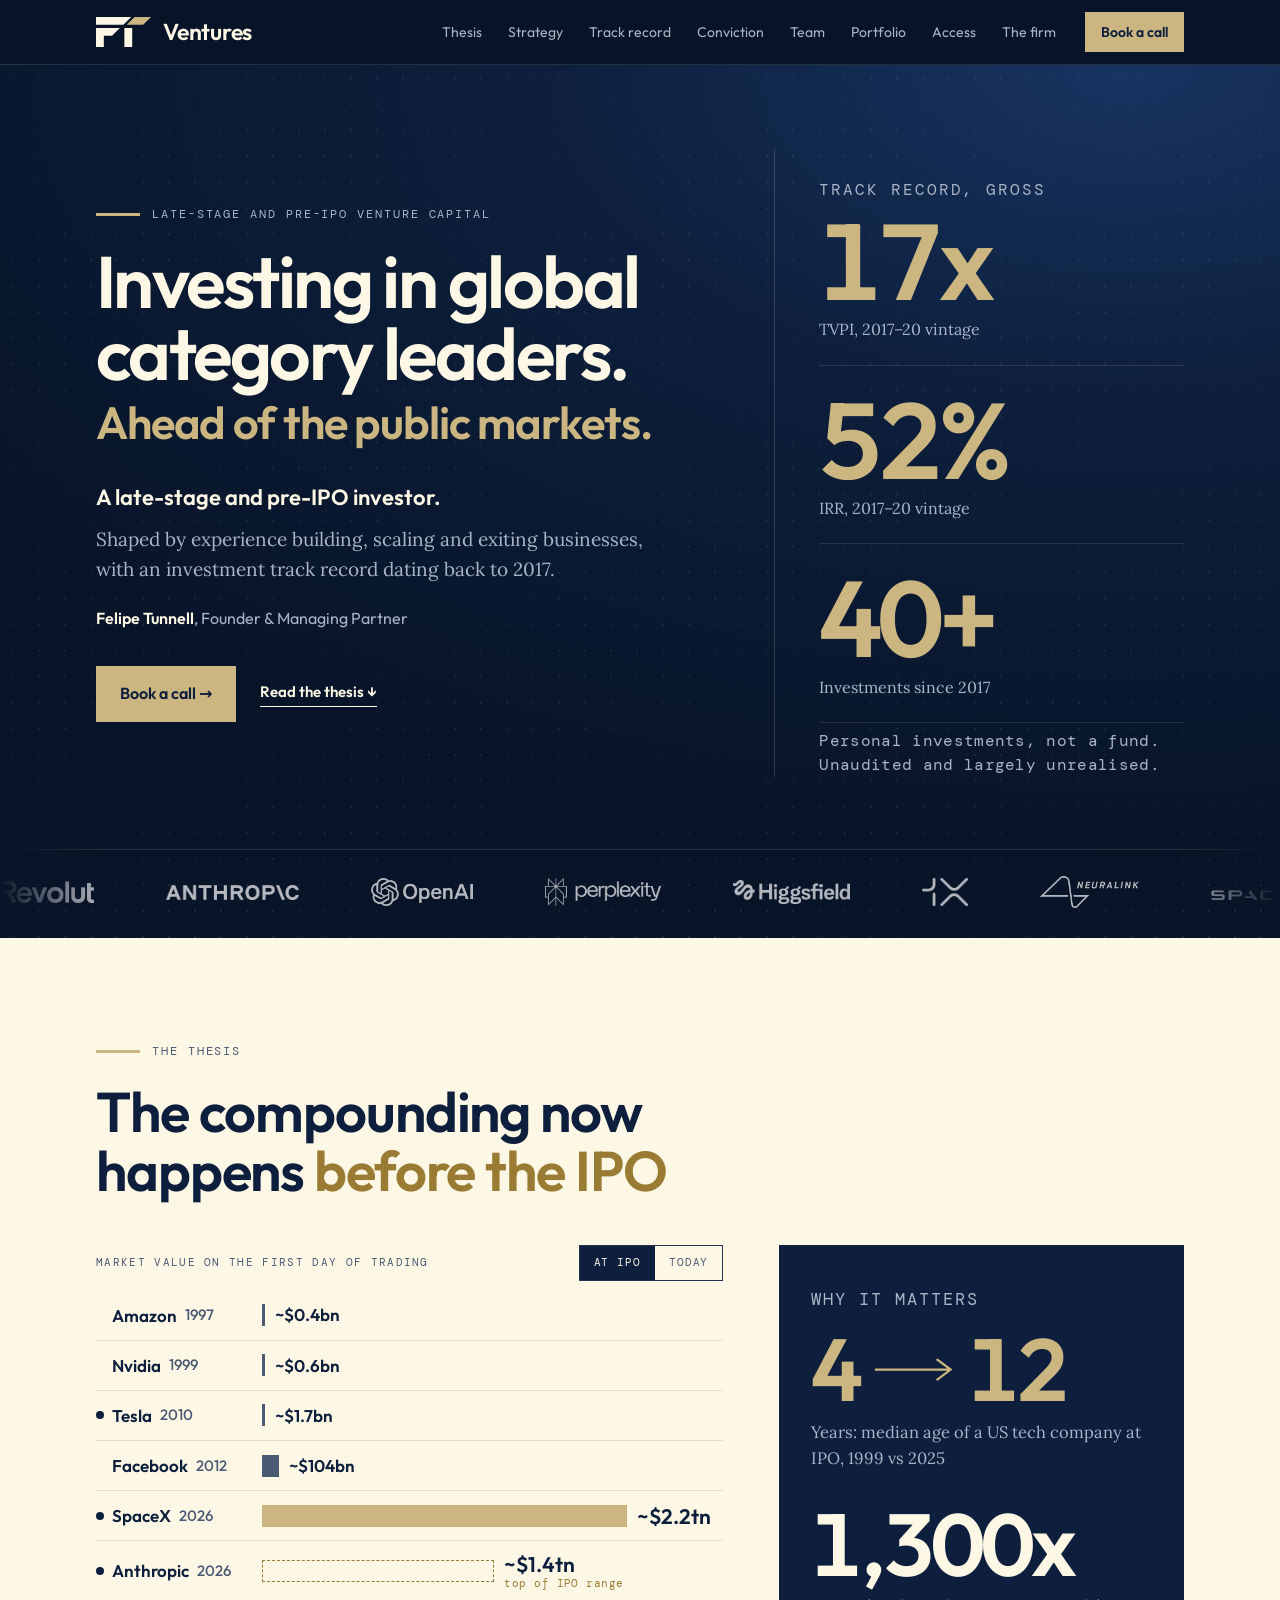
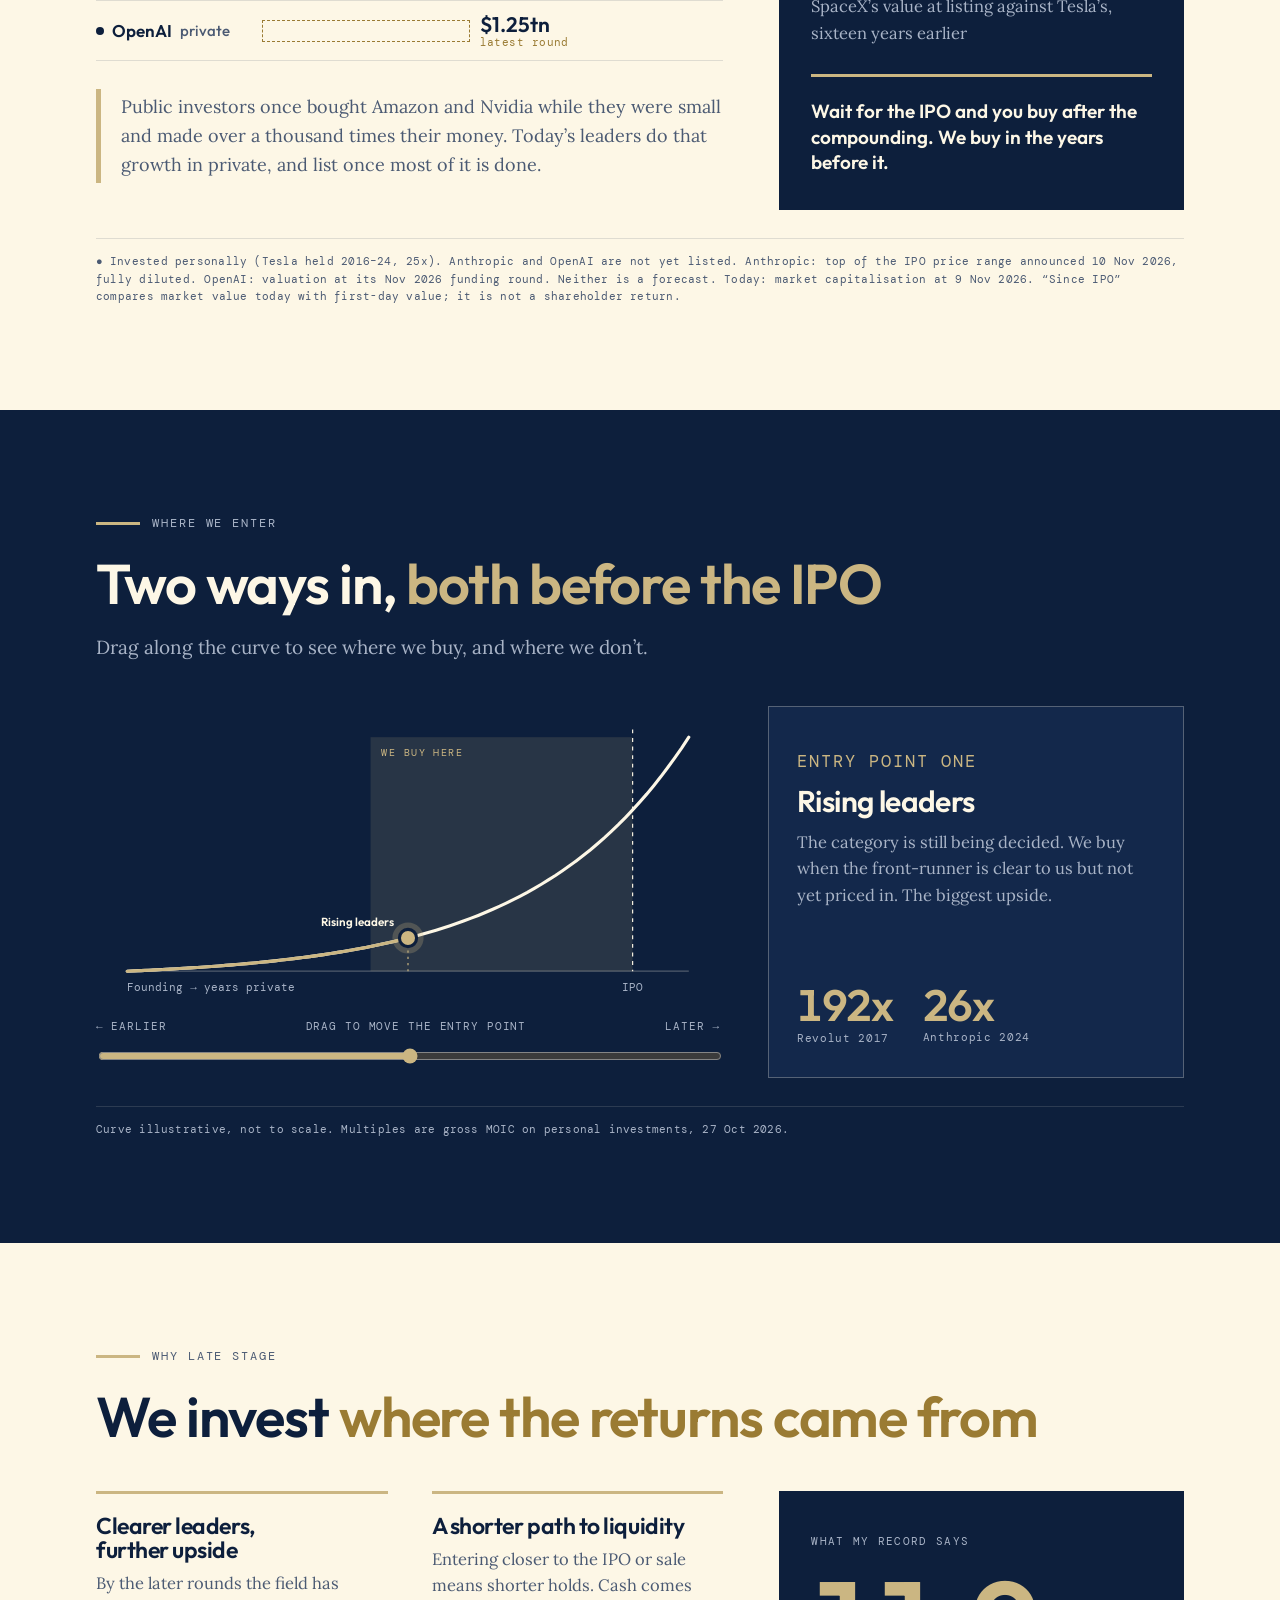
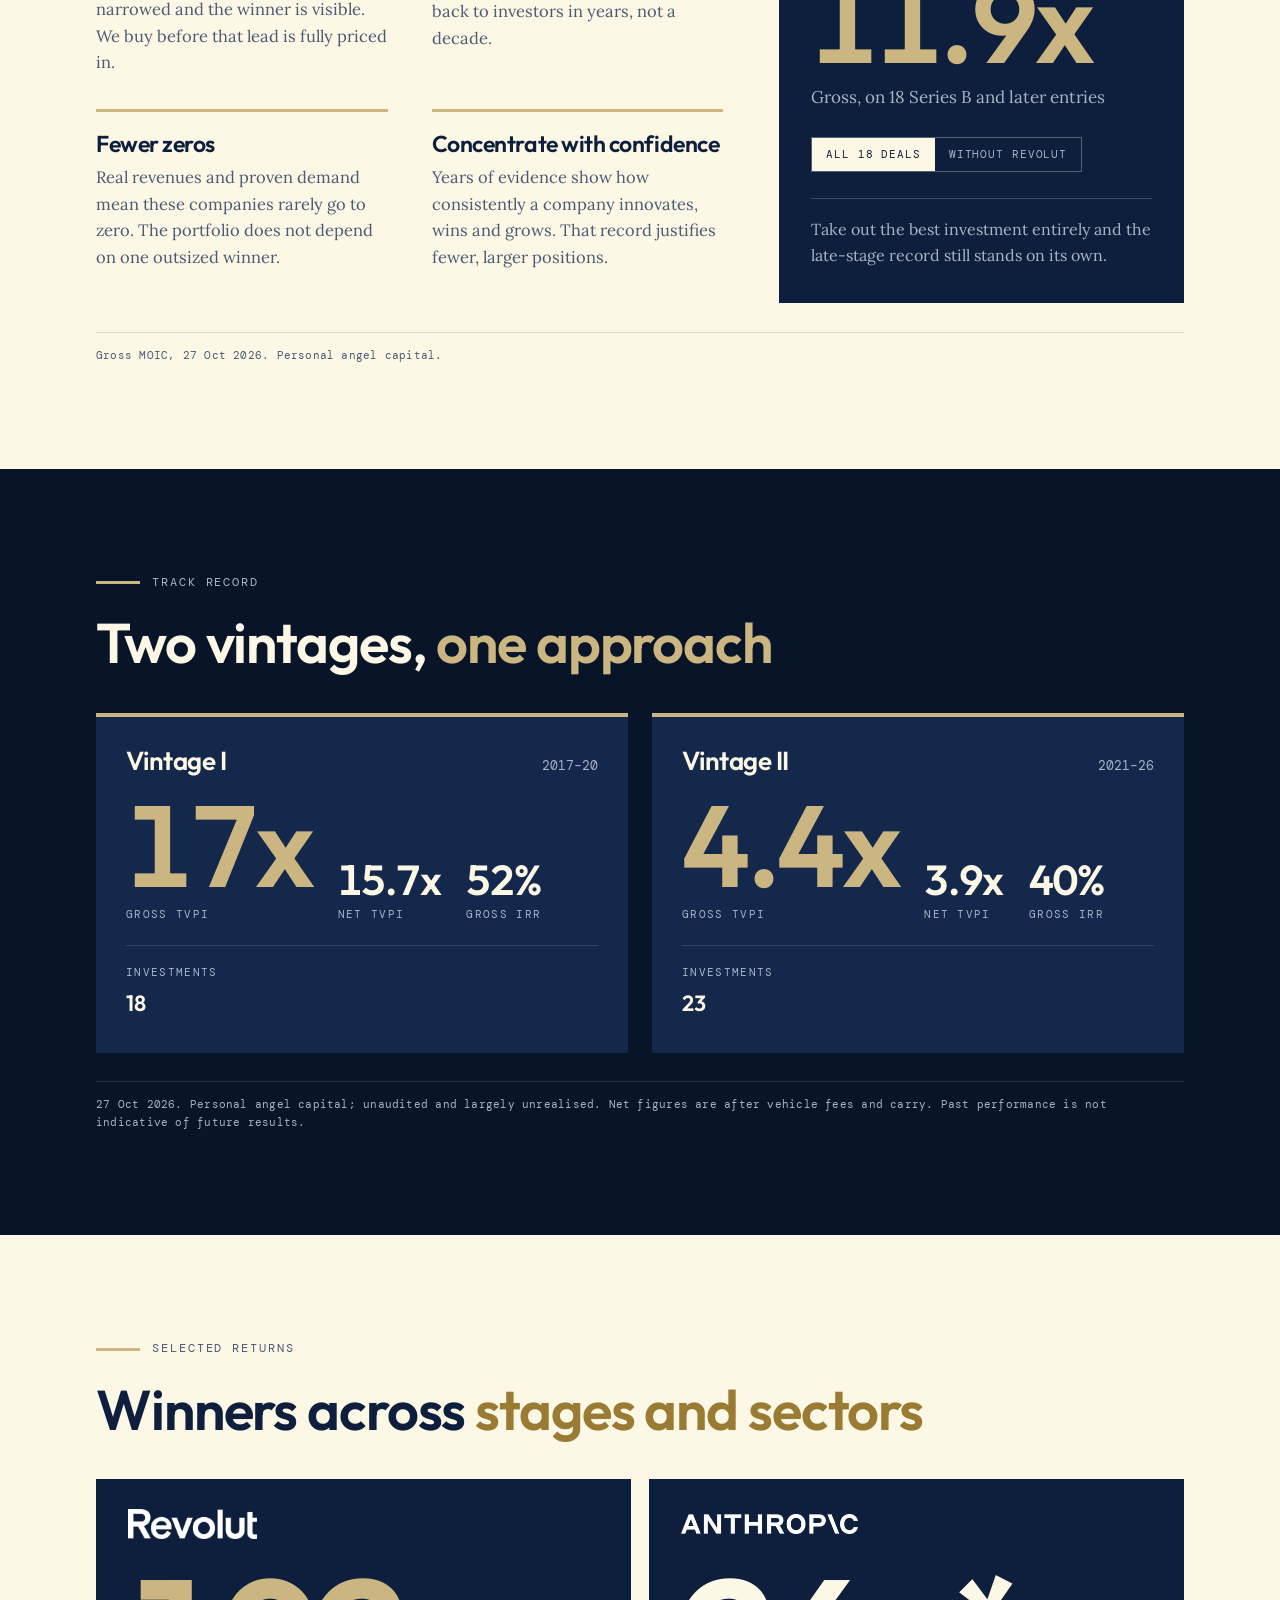
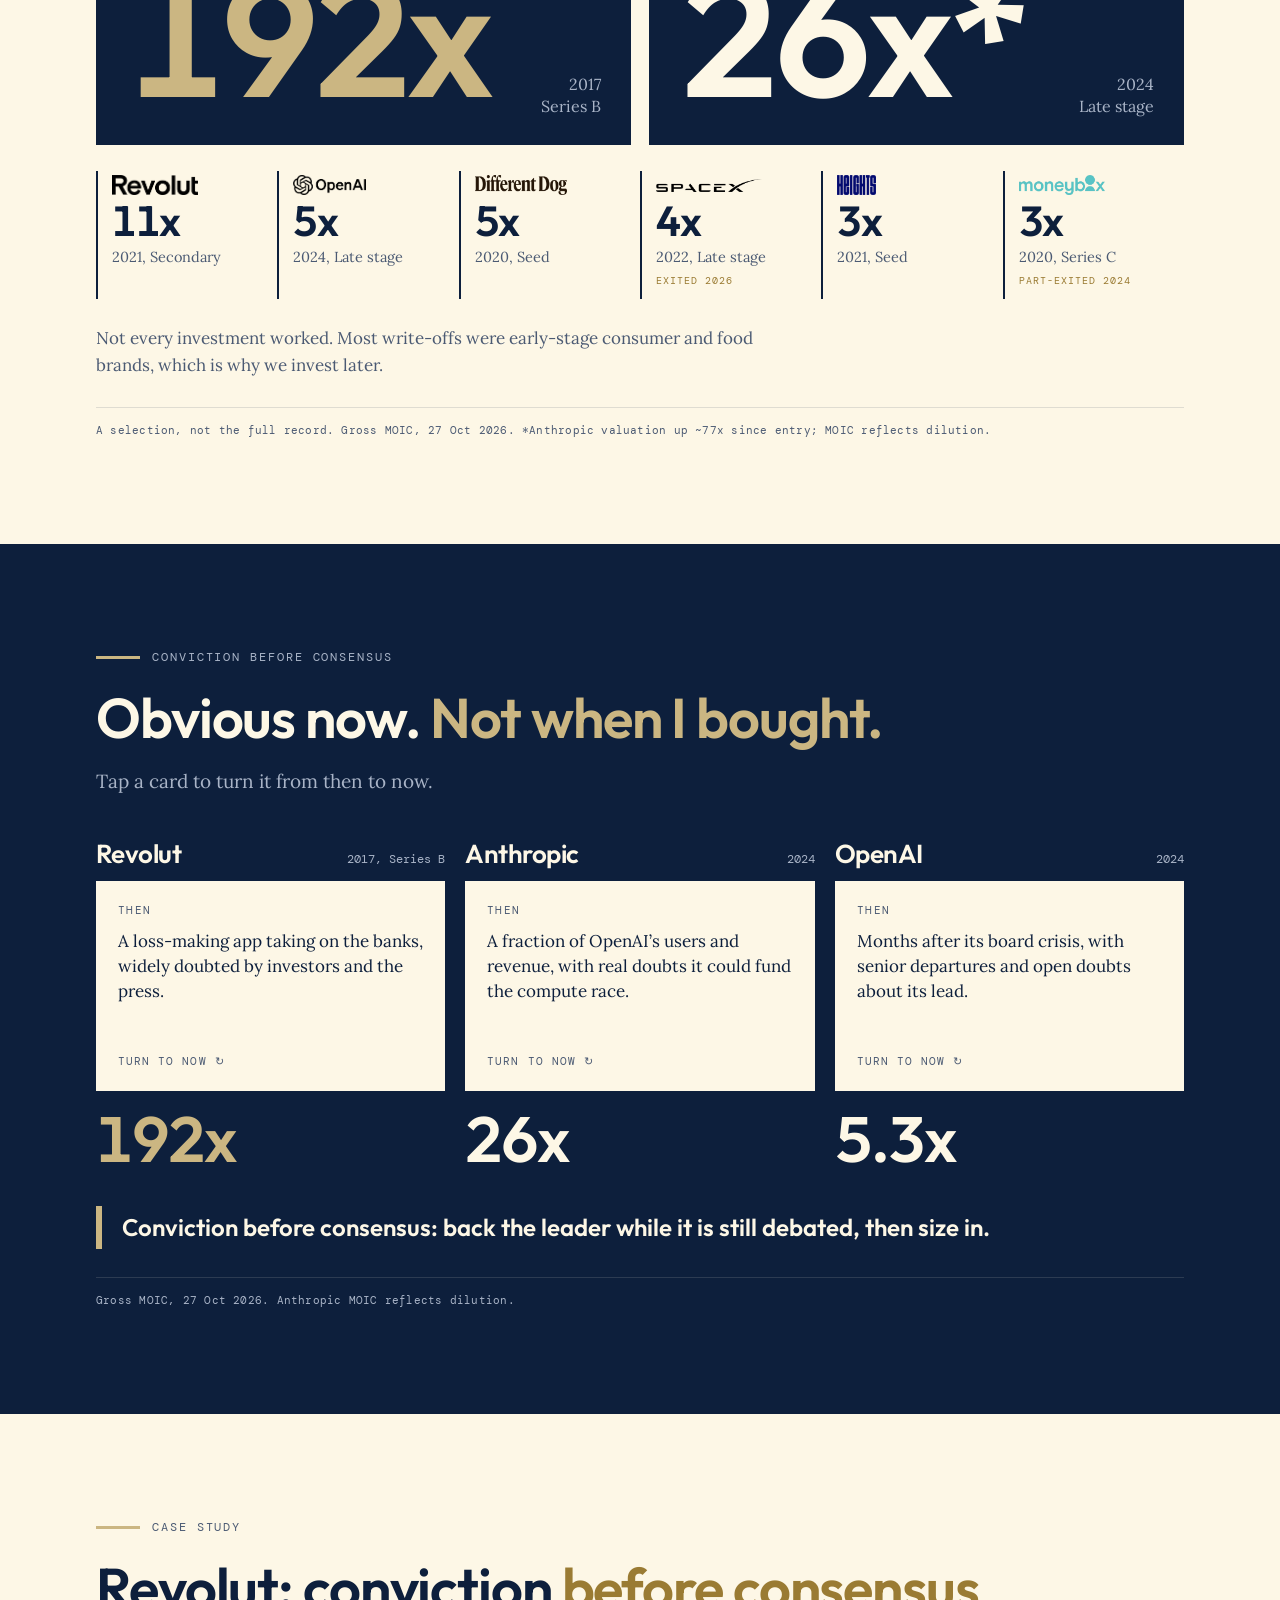
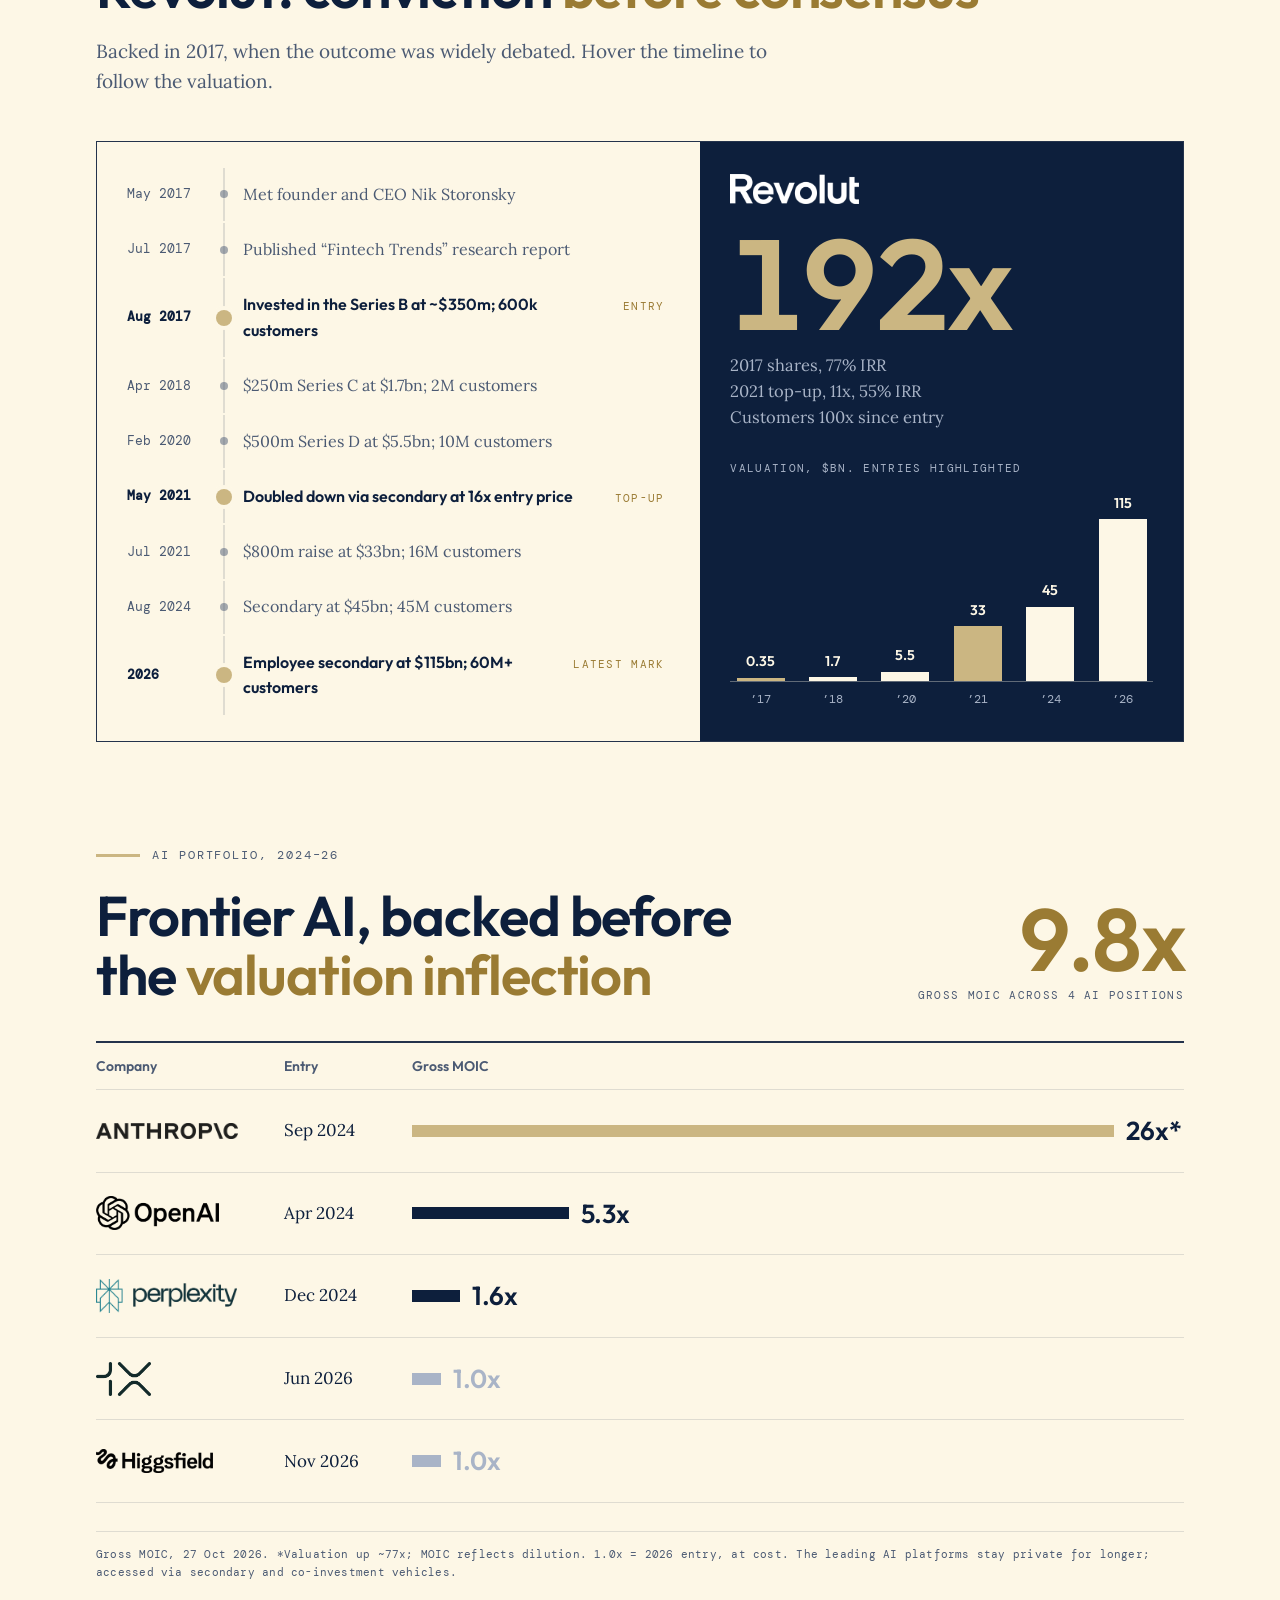
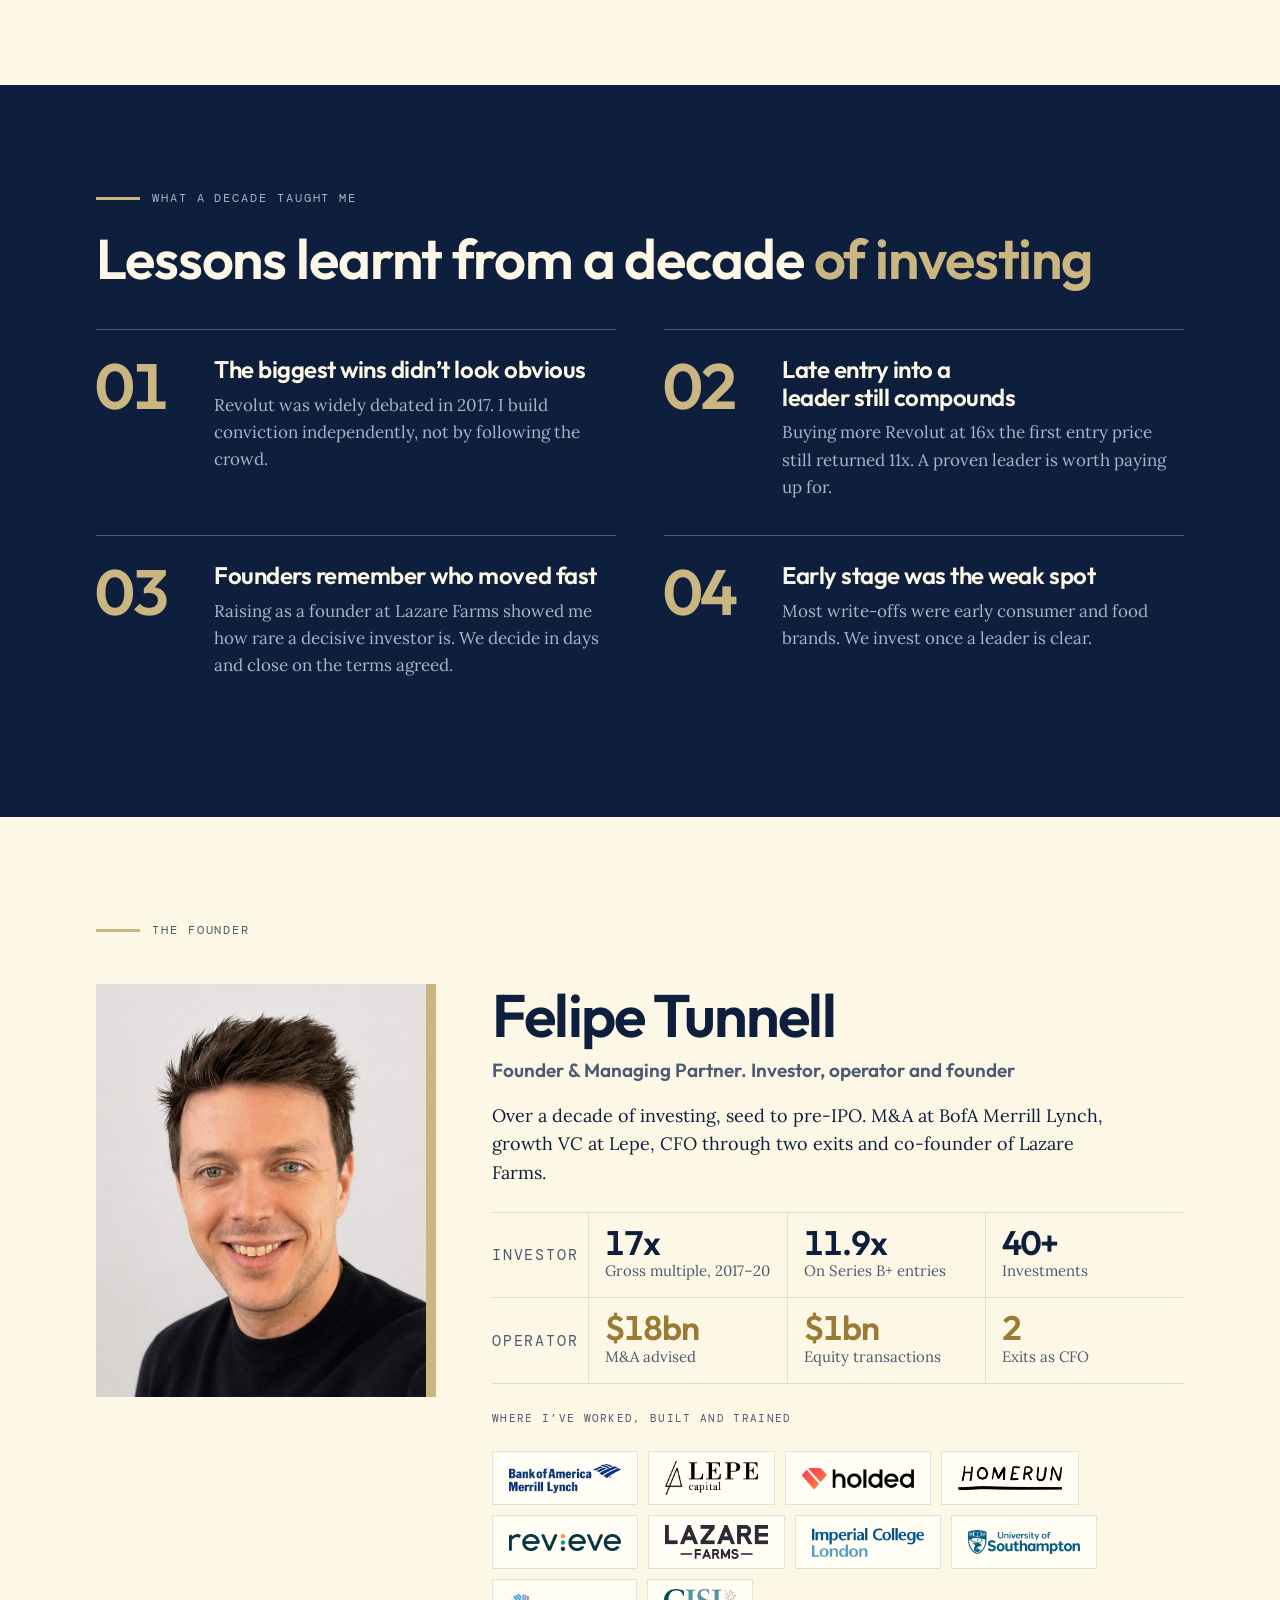
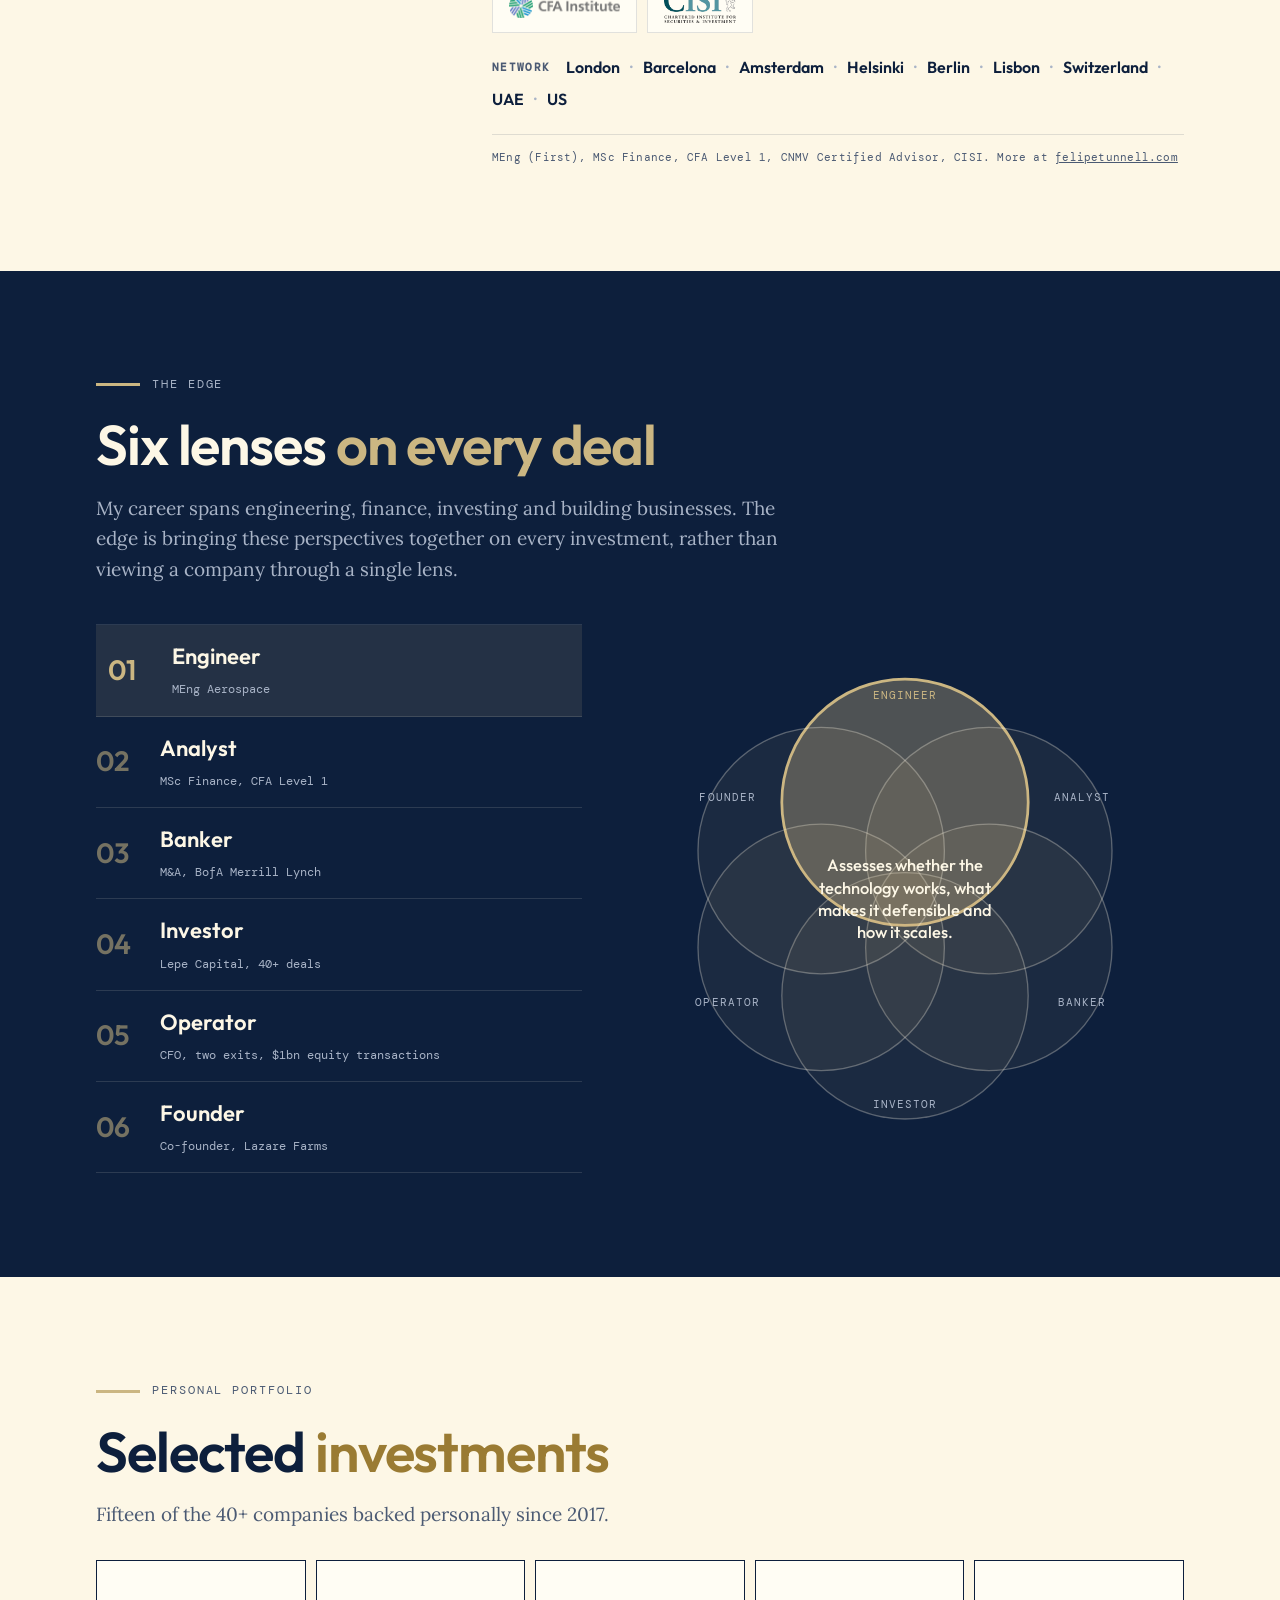
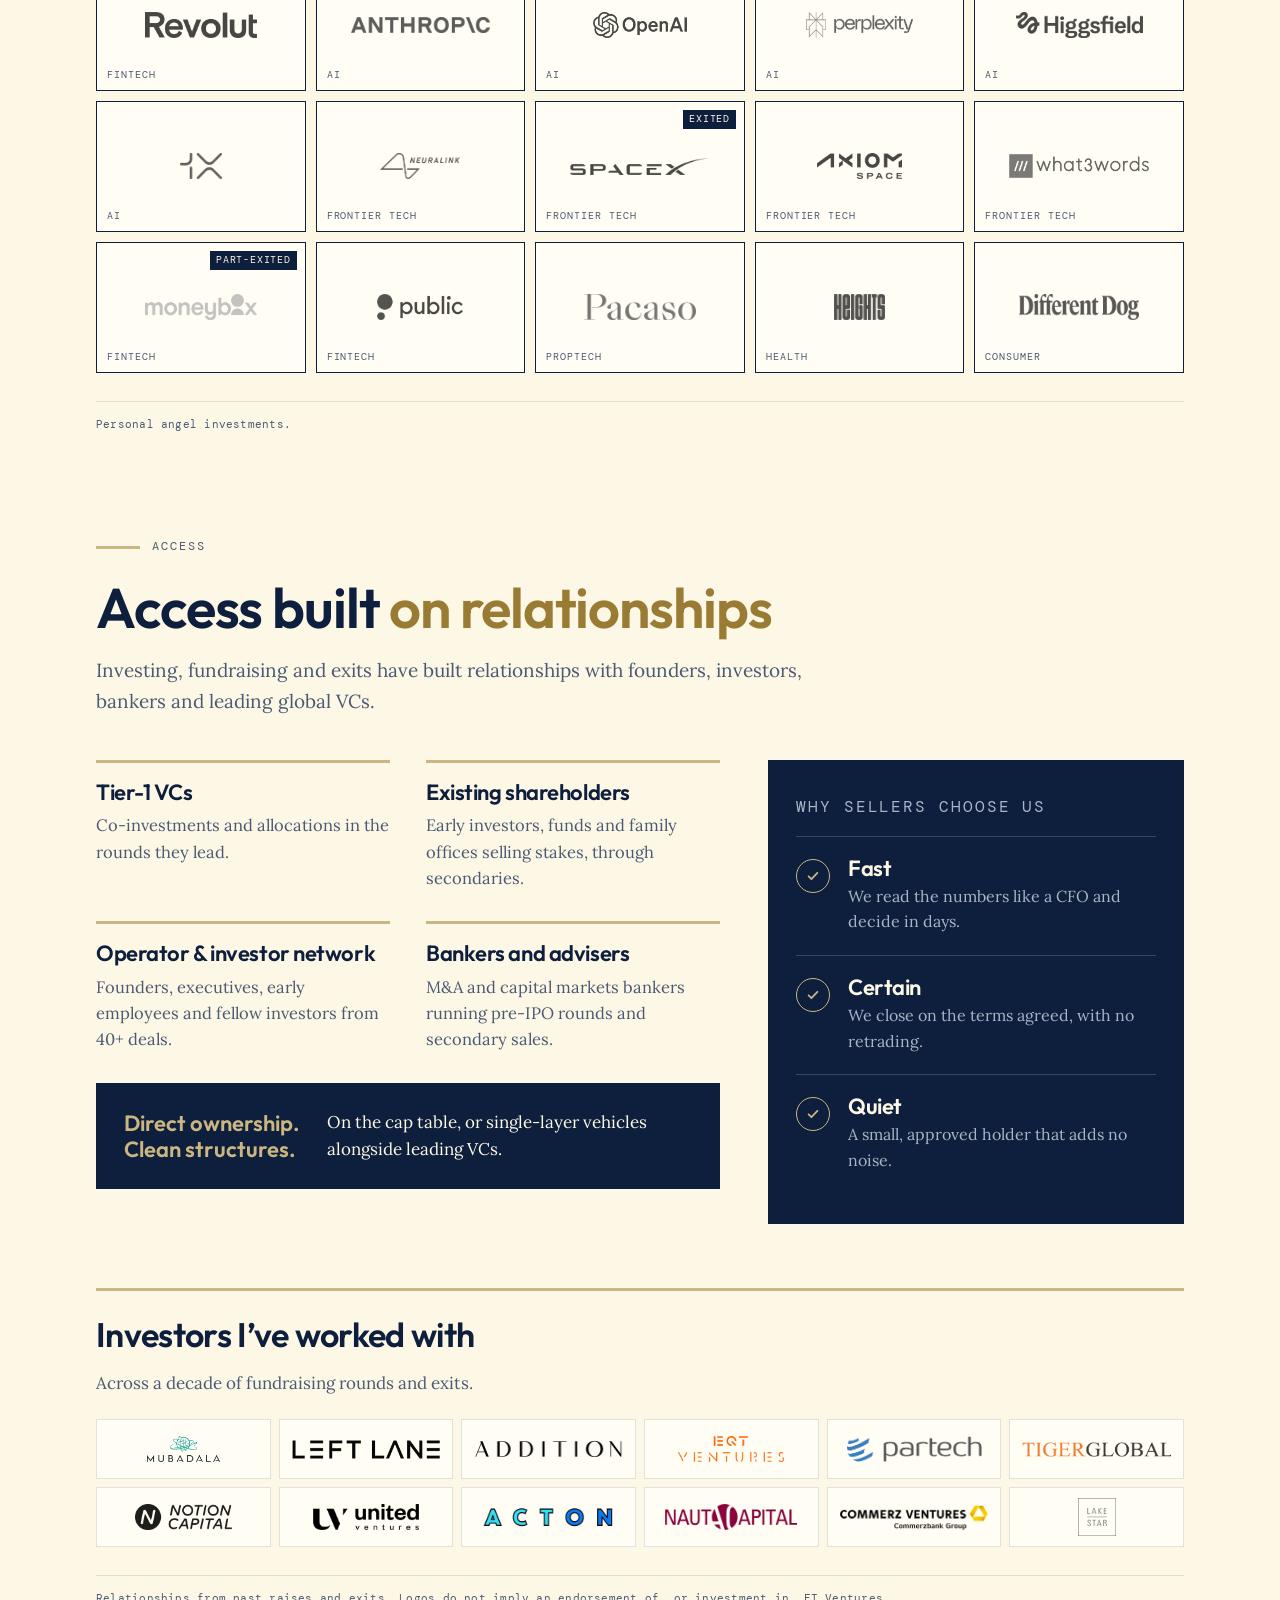
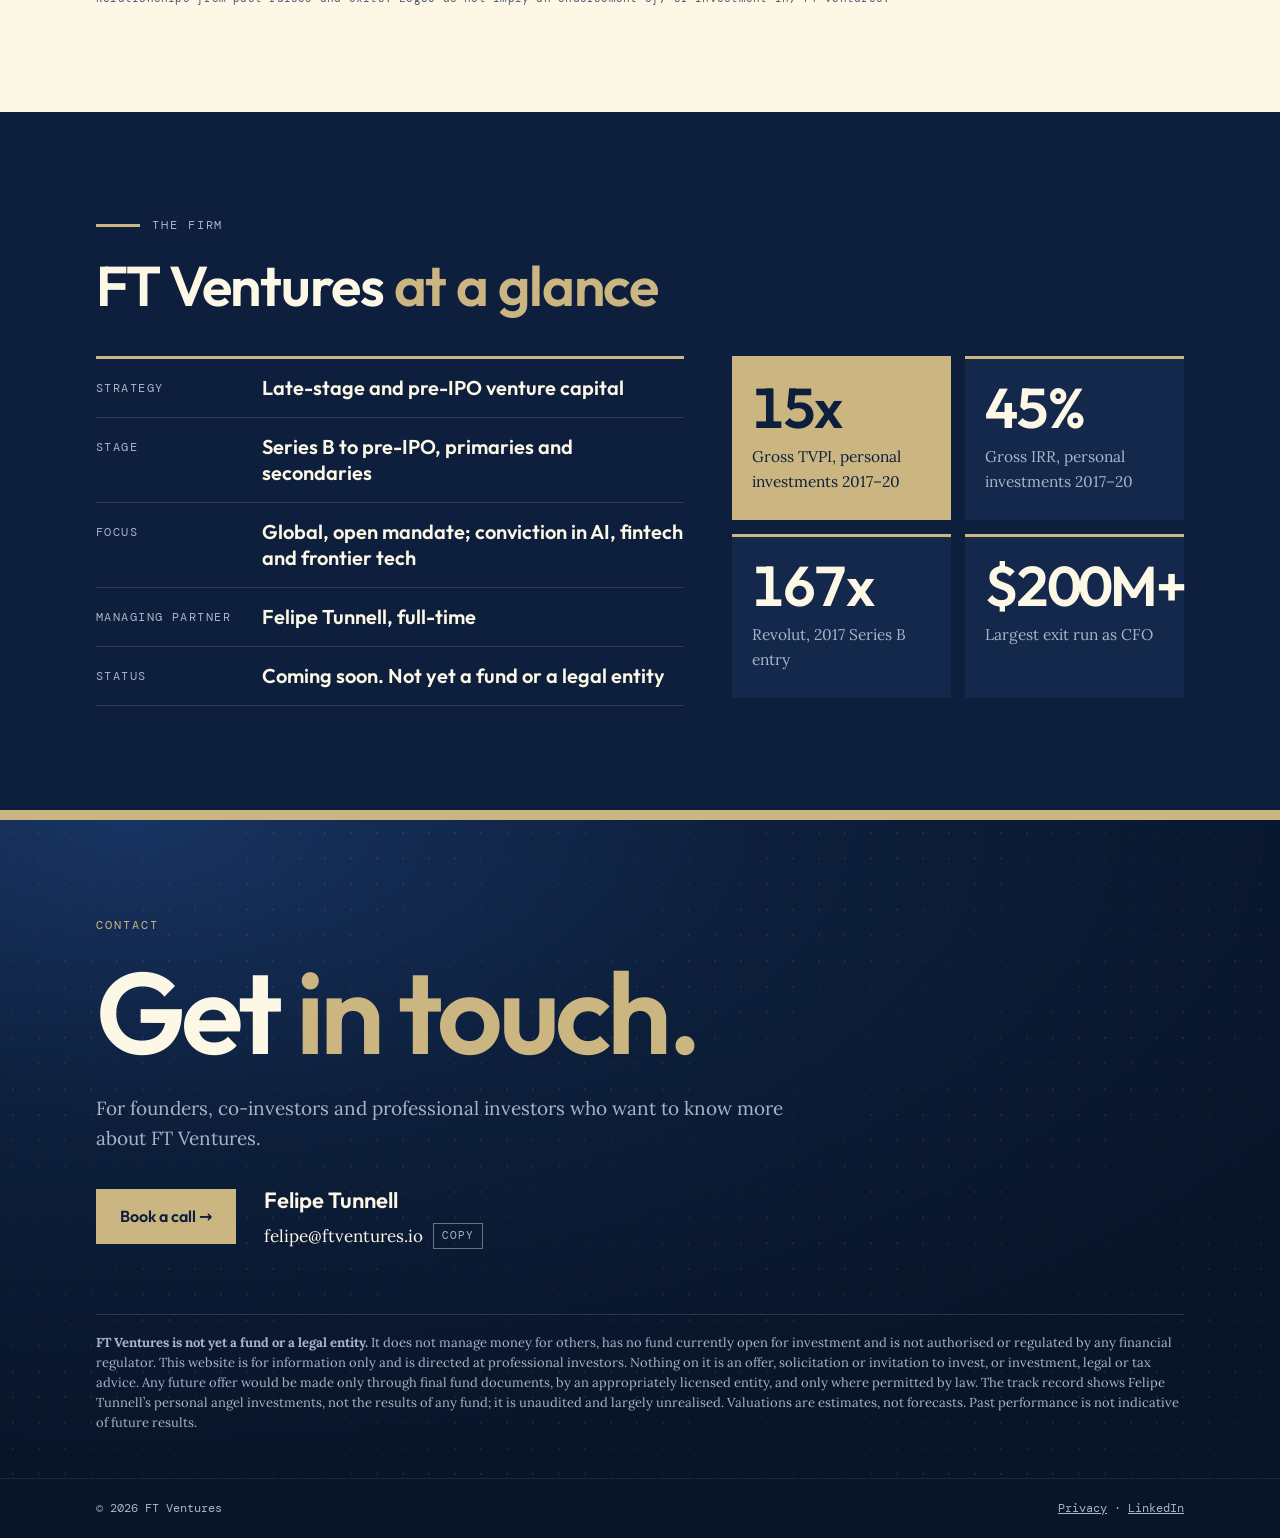
==== index.html @ da292e48 "Status: coming soon, not yet a fund or legal entity Co-Authored-By: Claude Opus 5.5 <noreply@anthrop" ====
<!doctype html>
<html lang="en">
<head>
<meta charset="utf-8">
<meta name="viewport" content="width=device-width, initial-scale=1, viewport-fit=cover">
<title>FT Ventures · Late-stage and pre-IPO venture capital</title>
<meta name="description" content="Investing in global category leaders, ahead of the public markets. A late-stage and pre-IPO venture investor founded by Felipe Tunnell.">
<meta property="og:title" content="FT Ventures · Late-stage and pre-IPO venture capital">
<meta property="og:description" content="Investing in global category leaders, ahead of the public markets. A late-stage and pre-IPO venture investor founded by Felipe Tunnell.">
<meta property="og:image" content="https://www.ftventures.io/img/og.png">
<meta property="og:url" content="https://www.ftventures.io/">
<meta name="twitter:card" content="summary_large_image">
<link rel="icon" type="image/png" href="img/favicon.png?v=4">
<link rel="apple-touch-icon" href="img/apple-touch-icon.png?v=4">
<script>/* old links to the fractional CFO pages now live on felipetunnell.com */(function(){var h=location.hash;if(h==="#services")location.replace("https://www.felipetunnell.com/#services");else if(h==="#about")location.replace("https://www.felipetunnell.com/#track-record");})();</script>
<style>:root{padding-top:env(safe-area-inset-top,0px);padding-bottom:env(safe-area-inset-bottom,0px)}body{margin:0}img{max-width:100%}[hidden]{display:none!important}</style>
<link rel="stylesheet" href="fonts/fonts.css">
<style>
/* Layout: one long scroll in alternating navy and cream bands, deck-style. Each band carries one idea and one interactive figure. Single committed look. */
:root{
  --navy:#0d1f3c; --deep:#081428; --panel:#13284b; --cream:#fdf7e6; --paper:#fffdf4; --gold:#cbb682; --gold-d:#9a7b33; --slate:#4b5a73; --mist:#a9b4c7;
  --display:'Outfit',system-ui,sans-serif; --body:'Lora',Georgia,serif; --mono:'DM Mono',ui-monospace,monospace;
  /* working tokens, redefined per band */
  --bg:var(--cream); --fg:var(--navy); --muted:var(--slate); --line:rgba(13,31,60,.9); --soft:rgba(13,31,60,.12); --acc:var(--gold-d); --card:var(--paper);
  color-scheme:light;
}
*{box-sizing:border-box}
html{scroll-behavior:smooth;scroll-padding-top:76px}
body{margin:0;background:var(--deep);color:var(--navy);font-family:var(--body);font-size:17px;line-height:1.6;-webkit-font-smoothing:antialiased}
body::before{content:"";position:fixed;inset:0 0 auto;height:env(safe-area-inset-top,0px);z-index:30;background:var(--deep)}
a{color:inherit}
img{max-width:100%}
h1,h2,h3{font-family:var(--display);margin:0;letter-spacing:-.02em;line-height:1.05;text-wrap:balance;font-weight:600}
p{margin:0}
.wrap{max-width:1120px;margin:0 auto;padding-left:max(16px,env(safe-area-inset-left,0px));padding-right:max(16px,env(safe-area-inset-right,0px))}
.s{background:var(--bg);color:var(--fg);padding-block:104px;position:relative}
.s.dk{--bg:var(--navy);--fg:var(--cream);--muted:var(--mist);--line:rgba(253,247,230,.28);--soft:rgba(253,247,230,.13);--acc:var(--gold);--card:var(--panel)}
.s.dp{--bg:var(--deep)}
.eye{font-family:var(--mono);font-size:12px;letter-spacing:.16em;text-transform:uppercase;color:var(--muted);display:flex;align-items:center;gap:12px;margin-bottom:22px}
.eye::before{content:"";width:44px;height:3px;background:var(--gold)}
h2{font-size:clamp(32px,4.6vw,56px)}
h2 .dim{color:var(--muted)}
h2 .au{color:var(--acc)}
.lede{font-size:19px;color:var(--muted);max-width:60ch;margin-top:18px}
.fn{font-family:var(--mono);font-size:11px;letter-spacing:.02em;color:var(--muted);margin-top:28px;padding-top:14px;border-top:1px solid var(--soft);max-width:none}
.num{font-family:var(--display);font-weight:600;letter-spacing:-.03em;line-height:.95;font-variant-numeric:tabular-nums}
.lab{font-family:var(--mono);font-size:11px;letter-spacing:.12em;text-transform:uppercase;color:var(--muted)}
.btn{font-family:var(--display);font-weight:600;font-size:16px;text-decoration:none;display:inline-block;padding:15px 24px;background:var(--gold);color:var(--navy);transition:transform .25s cubic-bezier(.2,.7,.2,1),background .2s}
.btn:hover{background:#dccb9c}
.btn:focus-visible,.ghost:focus-visible,button:focus-visible{outline:2px solid var(--gold);outline-offset:3px}
.ghost{font-family:var(--display);font-weight:600;font-size:15px;text-decoration:none;border-bottom:1.5px solid currentColor;padding-bottom:2px}
.ghost:hover{color:var(--gold)}
/* segmented toggle */
.seg{display:inline-flex;border:1.5px solid var(--line);font-family:var(--mono);font-size:11px;letter-spacing:.08em;text-transform:uppercase}
.seg button{all:unset;cursor:pointer;padding:8px 14px;color:var(--muted);transition:background .25s,color .25s}
.seg button[aria-pressed="true"]{background:var(--fg);color:var(--bg)}
.seg button:focus-visible{outline:2px solid var(--gold);outline-offset:2px}

/* reveal */
.js .rv{opacity:0;transform:translateY(26px);transition:opacity .8s ease,transform .9s cubic-bezier(.2,.7,.2,1)}
.js .rv.in{opacity:1;transform:none}
.js .rv .st>*{transition:opacity .6s ease calc(var(--i,0)*80ms),transform .7s cubic-bezier(.2,.7,.2,1) calc(var(--i,0)*80ms),border-color .25s,background .25s}
.js .rv:not(.in) .st>*{opacity:0;transform:translateY(18px)}
@media(prefers-reduced-motion:reduce){.js .rv,.js .rv .st>*{opacity:1!important;transform:none!important;transition:none!important}html{scroll-behavior:auto}}

/* nav */
nav{position:sticky;top:env(safe-area-inset-top,0px);z-index:20;background:rgba(8,20,40,.86);backdrop-filter:blur(12px);-webkit-backdrop-filter:blur(12px);border-bottom:1px solid rgba(253,247,230,.12);color:var(--cream)}
nav .wrap{display:flex;align-items:center;gap:18px;padding-block:12px}
.brand{display:flex;align-items:center;gap:12px;text-decoration:none;font-family:var(--display);font-weight:600;font-size:23px;letter-spacing:-.01em;flex:none}
.brand svg{height:30px;width:55px;display:block}
.links{display:flex;gap:4px;margin-left:auto;overflow-x:auto;scrollbar-width:none;min-width:0}
.links::-webkit-scrollbar{display:none}
.links a{font-family:var(--display);font-size:14px;text-decoration:none;color:var(--mist);padding:8px 11px;white-space:nowrap;transition:color .2s}
.links a:hover,.links a.on{color:var(--cream)}
.links a.on{box-shadow:inset 0 -2px 0 var(--gold)}
nav .btn{padding:9px 16px;font-size:14px;flex:none}
.prog{position:absolute;left:0;bottom:-1px;height:2px;width:100%;background:var(--gold);transform-origin:left;transform:scaleX(var(--p,0))}
@media(max-width:900px){nav .wrap{flex-wrap:wrap;row-gap:4px}.links{order:3;width:100%;margin-left:-11px}.brand{margin-right:auto}}

/* hero */
.hero{background:radial-gradient(110% 90% at 88% 0%,#183462 0%,var(--navy) 42%,var(--deep) 100%);color:var(--cream);position:relative;overflow:hidden;isolation:isolate}
.grid{position:absolute;inset:0;width:100%;height:100%;z-index:-1}
.glow{position:absolute;width:680px;height:680px;left:0;top:0;border-radius:50%;pointer-events:none;z-index:-1;background:radial-gradient(closest-side,rgba(203,182,130,.17),transparent);transform:translate(-50%,-50%) translate(var(--gx,72%),var(--gy,28%));opacity:0;transition:opacity .6s}
.hero:hover .glow{opacity:1}
.hero-in{display:grid;grid-template-columns:minmax(0,1.5fr) minmax(0,1fr);gap:64px;padding-block:84px 72px;align-items:center}
.hero .eye{color:var(--mist)}
.hero h1{font-size:clamp(40px,5.7vw,78px);letter-spacing:-.035em;line-height:.98}
.hero h1 .w{display:inline-block}
.hero h1 .l2{display:block;color:var(--gold);font-size:.62em;letter-spacing:-.025em;margin-top:.22em;line-height:1.05}
.hero .sub{font-family:var(--display);font-weight:600;font-size:22px;margin-top:34px}
.hero .lede{color:var(--mist);margin-top:8px;max-width:48ch}
.hero .hgp{font-family:var(--display);font-size:16px;margin-top:22px;color:var(--mist)}
.hero .hgp b{color:var(--cream);font-weight:600}
.hero .hcta{display:flex;gap:24px;align-items:center;flex-wrap:wrap;margin-top:34px}
.hstats{display:grid;gap:0;border-left:1px solid rgba(253,247,230,.16);padding-left:44px}
.hstats>div{padding:22px 0;border-bottom:1px solid rgba(253,247,230,.12)}
.hstats>div:last-child{border-bottom:0}
.hstats .num{font-size:clamp(64px,8.4vw,116px);color:var(--gold)}
.hstats>div:last-child .num{color:var(--cream)}
.hstats p{font-size:16px;color:var(--mist);margin-top:6px}
.hstats .lab{color:var(--mist);margin-bottom:6px}
.hnote{font-family:var(--mono);font-size:11px;letter-spacing:.02em;color:var(--mist);margin-top:14px;line-height:1.5}
@media(max-width:900px){.hnote{grid-column:1/-1;margin-top:4px}}
.strip{border-top:1px solid rgba(253,247,230,.13);padding-block:26px 30px;overflow:hidden;-webkit-mask-image:linear-gradient(90deg,transparent,#000 8%,#000 92%,transparent);mask-image:linear-gradient(90deg,transparent,#000 8%,#000 92%,transparent)}
.strip-t{display:flex;align-items:center;gap:72px;width:max-content;animation:strip 48s linear infinite}
.strip:hover .strip-t,.strip:focus-within .strip-t{animation-play-state:paused}
.strip a{flex:none;display:flex}
.strip img{width:auto;max-width:170px;object-fit:contain;filter:brightness(0) invert(1);opacity:.7;transition:opacity .25s}
.strip a:hover img{opacity:1}
@keyframes strip{to{transform:translateX(calc(-50% - 36px))}}
@media(max-width:600px){.strip-t{gap:48px;animation-duration:36s}}
@media(prefers-reduced-motion:reduce){.strip-t{animation:none;flex-wrap:wrap;width:auto;justify-content:center;row-gap:20px;padding:0 16px}.strip-t a[aria-hidden]{display:none}}
.js .hero.go h1 .w{animation:wUp .9s cubic-bezier(.2,.75,.2,1) both;animation-delay:calc(.1s + var(--k)*70ms)}
.js .hero.go .fu{animation:fUp .8s cubic-bezier(.2,.7,.2,1) both;animation-delay:var(--d,.6s)}
@keyframes wUp{from{transform:translateY(.45em);opacity:0;filter:blur(6px)}to{transform:none;opacity:1;filter:none}}
@keyframes fUp{from{transform:translateY(14px);opacity:0}to{transform:none;opacity:1}}
@media(max-width:900px){.hero-in{grid-template-columns:1fr;gap:36px;padding-block:52px 44px}.hstats{border-left:0;padding-left:0;grid-template-columns:repeat(3,minmax(0,1fr));gap:14px;border-top:1px solid rgba(253,247,230,.16)}.hstats>div{border-bottom:0;padding:18px 0 0}.hstats .num{font-size:clamp(40px,12vw,64px)}.hstats p{font-size:13px}.hstats .lab{display:none}}

/* 1. thesis: IPO bars */
.split{display:grid;grid-template-columns:minmax(0,1.55fr) minmax(0,1fr);gap:56px;align-items:start;margin-top:44px}
@media(max-width:900px){.split{grid-template-columns:1fr;gap:40px}}
.ipo-head{display:flex;justify-content:space-between;align-items:center;gap:14px;flex-wrap:wrap;margin-bottom:10px}
.ipo{display:grid;gap:0}
.ipo-r{display:grid;grid-template-columns:150px minmax(0,1fr);gap:16px;align-items:center;padding:11px 0;border-bottom:1px solid var(--soft)}
.ipo-r .n{font-family:var(--display);font-weight:600;font-size:17px;display:flex;align-items:center;gap:8px;white-space:nowrap}
.ipo-r .n small{font-weight:500;color:var(--muted);font-size:15px}
.ipo-r .n i{width:8px;height:8px;border-radius:50%;background:var(--fg);flex:none}
.ipo-r .n i.no{background:transparent}
.ipo-t{display:flex;align-items:center;gap:10px;min-width:0}
.ipo-b{height:22px;background:var(--slate);width:calc((100% - var(--res,96px))*var(--w)/100);min-width:3px;transition:width 1.1s cubic-bezier(.2,.7,.2,1);flex:none}
.ipo-r.big .ipo-b{background:var(--gold)}
.ipo-r.est .ipo-b{background:transparent;border:1.5px dashed var(--gold-d)}
.js .rv:not(.in) .ipo-b{width:0!important}
.ipo-v{font-family:var(--display);font-weight:600;font-size:17px;white-space:nowrap}
.ipo-r.big .ipo-v,.ipo-r.est .ipo-v{font-size:21px}
.ipo-v{display:flex;flex-direction:column;gap:0;line-height:1.15}
.ipo-x{font-style:normal;font-family:var(--mono);font-weight:400;font-size:11px;letter-spacing:.04em;color:var(--gold-d);opacity:0;transition:opacity .4s .5s;white-space:nowrap}
.ipo.now .ipo-x,.ipo-r.est .ipo-x{opacity:1}
.ipo.now{--res:146px}.ipo-x:empty{display:none}
.ipo.now .ipo-r:not(.est):not(.big) .ipo-b{background:var(--navy)}
@media(max-width:560px){.ipo{--res:76px}.ipo.now{--res:122px}.ipo-x{font-size:9.5px}}
.quote{border-left:5px solid var(--gold);padding:4px 0 4px 20px;margin-top:28px;color:var(--muted);font-size:18px;max-width:58ch}
.why{background:var(--navy);color:var(--cream);padding:34px 32px}
.why .lab{color:var(--mist)}
.why .num{font-size:clamp(56px,7vw,88px);color:var(--gold);margin-top:14px;display:flex;align-items:center;gap:14px}
.why .num svg{width:.9em;height:.4em;flex:none}
.why .num svg path{fill:none;stroke:var(--gold);stroke-width:2.5}
.why .num.w{color:var(--cream);margin-top:30px}
.why p{color:var(--mist);margin-top:8px;font-size:16.5px}
.why .big{font-family:var(--display);font-weight:600;font-size:19px;color:var(--cream);line-height:1.35;margin-top:28px;padding-top:22px;border-top:3px solid var(--gold)}
@media(max-width:560px){.ipo-r{grid-template-columns:124px minmax(0,1fr);gap:8px}.ipo-r .n{font-size:14.5px}.ipo-r .n small{font-size:13px}.ipo-v{font-size:14.5px}.ipo-r.big .ipo-v,.ipo-r.est .ipo-v{font-size:16px}}

/* 2. curve explorer */
.cv{display:grid;grid-template-columns:minmax(0,1.5fr) minmax(0,1fr);gap:48px;align-items:stretch;margin-top:44px}
@media(max-width:900px){.cv{grid-template-columns:1fr;gap:28px}}
.cv-svg{width:100%;height:auto;display:block;overflow:visible;touch-action:none;cursor:ew-resize}
.cv-zone{fill:var(--gold);opacity:.14}
.cv-zl{font-family:var(--mono);font-size:13px;letter-spacing:.14em;fill:var(--acc)}
.cv-ax{stroke:var(--line);stroke-width:1.5}
.cv-ipo{stroke:var(--fg);stroke-width:1.5;stroke-dasharray:5 6}
.cv-t{font-family:var(--mono);font-size:14px;fill:var(--muted)}
.cv-line{fill:none;stroke:var(--fg);stroke-width:4;stroke-linecap:round}
.cv-fill{fill:none;stroke:var(--gold);stroke-width:4;stroke-linecap:round}
.cv-dot{fill:var(--gold);stroke:var(--bg);stroke-width:4;transition:r .2s}
.cv-halo{fill:var(--gold);opacity:.25}
.cv-drop{stroke:var(--gold);stroke-width:1.5;stroke-dasharray:3 5}
.cv-pin{font-family:var(--display);font-weight:600;font-size:15px;fill:var(--fg)}
.cv-range{width:100%;margin-top:6px;accent-color:var(--gold);height:28px}
.cv-hint{font-family:var(--mono);font-size:11px;letter-spacing:.08em;text-transform:uppercase;color:var(--muted);display:flex;justify-content:space-between;gap:10px}
.cv-panel{border:1.5px solid var(--line);background:var(--card);padding:30px 28px;display:flex;flex-direction:column;min-height:330px}
.cv-panel .lab{color:var(--acc)}
.cv-panel h3{font-size:30px;margin-top:10px}
.cv-panel p{color:var(--muted);margin-top:12px;font-size:16.5px}
.cv-ex{display:flex;gap:30px;flex-wrap:wrap;margin-top:auto;padding-top:22px}
.cv-ex div{display:flex;flex-direction:column}
.cv-ex .num{font-size:44px;color:var(--acc)}
.cv-ex span{font-family:var(--mono);font-size:11px;letter-spacing:.06em;color:var(--muted);margin-top:4px}
.cv-panel.sw>*{animation:fUp .45s cubic-bezier(.2,.7,.2,1) both}

/* 3. why late stage */
.why4{display:grid;grid-template-columns:repeat(2,minmax(0,1fr));gap:0 44px}
.why4>div{border-top:3px solid var(--gold);padding:20px 0 34px}
.why4 h3{font-size:23px}
.why4 p{color:var(--muted);margin-top:8px;font-size:16.5px}
@media(max-width:560px){.why4{grid-template-columns:1fr}}
.rec{background:var(--navy);color:var(--cream);padding:34px 32px;display:flex;flex-direction:column}
.rec .lab{color:var(--mist)}
.rec .num{font-size:clamp(72px,9vw,120px);color:var(--gold);margin-top:16px;transition:color .4s}
.rec.ex .num{color:var(--cream)}
.rec p{color:var(--mist);margin-top:8px}
.rec .seg{margin-top:26px;align-self:flex-start;--line:rgba(253,247,230,.3);--fg:var(--cream);--bg:var(--navy);--muted:var(--mist)}
.rec .foot{margin-top:26px;padding-top:18px;border-top:1px solid rgba(253,247,230,.2);font-size:16px}

/* 4. vintages */
.vt-head h2{flex:1 1 420px;min-width:0}.vt-head{display:flex;justify-content:space-between;align-items:flex-end;gap:20px;flex-wrap:wrap}
.vts{display:grid;grid-template-columns:repeat(2,minmax(0,1fr));gap:24px;margin-top:40px}
@media(max-width:820px){.vts{grid-template-columns:1fr}}
.vt{background:var(--panel);border-top:4px solid var(--gold);padding:30px 30px 32px;min-width:0}
.vt-t{display:flex;justify-content:space-between;align-items:baseline;gap:10px}
.vt-t h3{font-size:26px}
.vt-t span{font-family:var(--mono);font-size:13px;color:var(--mist)}
.vt-big{display:flex;align-items:flex-end;gap:26px;margin-top:14px;flex-wrap:wrap}
.vt-big div{display:flex;flex-direction:column;gap:6px}
.vt-big .num.a{font-size:clamp(76px,9vw,116px);color:var(--gold)}
.vt-big .num.b{font-size:42px;color:var(--cream)}
.vt-kv{display:grid;grid-template-columns:repeat(2,minmax(0,1fr));gap:14px;margin-top:22px;padding:18px 0;border-top:1px solid var(--soft);border-bottom:1px solid var(--soft)}
.vt-kv div{display:flex;flex-direction:column;gap:4px}
.vt-kv b{font-family:var(--display);font-weight:600;font-size:22px}
.bm{display:grid;gap:10px;margin-top:22px}
.bm-r{display:grid;grid-template-columns:130px minmax(0,1fr);gap:12px;align-items:center;font-size:15px;color:var(--mist)}
.bm-r.me{color:var(--cream)}
.bm-t{display:flex;align-items:center;gap:10px}
.bm-b{height:16px;background:#3d4f70;width:calc(var(--w)*1%);min-width:4px;transition:width 1.2s cubic-bezier(.2,.7,.2,1) .2s;max-width:calc(100% - 56px)}
.bm-r.me .bm-b{background:var(--gold)}
.js .rv:not(.in) .bm-b{width:0!important}
.bm-t b{font-family:var(--display);font-weight:600;font-size:15px;white-space:nowrap}
.bm-r.me .bm-t b{color:var(--gold)}
.vt-x{font-family:var(--display);font-weight:600;font-size:21px;margin-top:20px}
.vt-x b{color:var(--gold)}

/* 5. winners */
.wn2{display:grid;grid-template-columns:repeat(2,minmax(0,1fr));gap:18px;margin-top:40px}
.wn-big{background:var(--navy);color:var(--cream);padding:30px 32px;display:flex;flex-direction:column;gap:8px;position:relative;overflow:hidden;isolation:isolate;text-decoration:none;min-width:0}
.wn-big img{height:30px;width:auto;align-self:flex-start;filter:brightness(0) invert(1)}
.wn-big .num{font-size:clamp(84px,13vw,170px);color:var(--gold);margin-top:10px}
.wn-big:nth-child(2) .num{color:var(--cream)}
.wn-big .meta{position:absolute;right:30px;bottom:28px;text-align:right;color:var(--mist);font-size:16px;line-height:1.4}
.wn-big::after{content:"";position:absolute;inset:0;z-index:-1;opacity:0;transition:opacity .3s;background:radial-gradient(320px circle at var(--mx,50%) var(--my,50%),rgba(203,182,130,.22),transparent 70%)}
.wn-big:hover::after{opacity:1}
.wn6{display:grid;grid-template-columns:repeat(6,minmax(0,1fr));gap:0;margin-top:26px}
.wn6>a{border-left:2px solid var(--navy);padding:4px 14px 10px;text-decoration:none;display:flex;flex-direction:column;gap:6px;min-width:0;transition:background .25s,transform .3s}
.wn6>a:hover{background:rgba(203,182,130,.16);transform:translateY(-3px)}
.wn6 img{height:20px;width:auto;max-width:100%;object-fit:contain;object-position:left;align-self:flex-start}
.wn6 .num{font-size:42px}
.wn6 span{font-size:14.5px;color:var(--muted);line-height:1.35}
.wn6 em{font-style:normal;font-family:var(--mono);font-size:10px;letter-spacing:.1em;color:var(--gold-d);text-transform:uppercase}
@media(max-width:900px){.wn6{grid-template-columns:repeat(3,minmax(0,1fr));row-gap:22px}}
@media(max-width:560px){.wn2{grid-template-columns:1fr}.wn6{grid-template-columns:repeat(2,minmax(0,1fr))}.wn-big .meta{position:static;text-align:left;margin-top:6px}}

/* 6. then / now flip */
.tn{display:grid;grid-template-columns:repeat(3,minmax(0,1fr));gap:20px;margin-top:44px}
@media(max-width:860px){.tn{grid-template-columns:1fr}}
.tn-c{min-width:0}
.tn-h{display:flex;justify-content:space-between;align-items:baseline;gap:10px;margin-bottom:12px}
.tn-h h3{font-size:26px}
.tn-h span{font-family:var(--mono);font-size:12px;color:var(--mist)}
.flip{all:unset;display:block;width:100%;cursor:pointer;perspective:1200px}
.flip-in{display:block;position:relative;height:210px;transform-style:preserve-3d;transition:transform .8s cubic-bezier(.3,.7,.2,1)}
.flip[aria-pressed="true"] .flip-in{transform:rotateX(180deg)}
.face{position:absolute;inset:0;backface-visibility:hidden;-webkit-backface-visibility:hidden;padding:22px 22px;display:flex;flex-direction:column;gap:10px;color:var(--navy);font-size:17px;line-height:1.45}
.face .lab{color:var(--slate);display:flex;justify-content:space-between}
.face.then{background:var(--cream)}
.face.now{background:var(--gold);transform:rotateX(180deg)}
.face .tap{margin-top:auto;font-family:var(--mono);font-size:10.5px;letter-spacing:.1em;text-transform:uppercase;color:var(--slate)}
.flip:focus-visible{outline:2px solid var(--gold);outline-offset:4px}
.tn-c .num{font-size:64px;margin-top:18px;color:var(--cream)}
.tn-c:first-child .num{color:var(--gold)}
.motto{border-left:6px solid var(--gold);padding:6px 0 6px 20px;font-family:var(--display);font-weight:600;font-size:clamp(19px,2.2vw,24px);margin-top:36px;line-height:1.3}
@media(prefers-reduced-motion:reduce){.flip-in{transition:none}}

/* 7. revolut story */
.rv2{display:grid;grid-template-columns:minmax(0,1.25fr) minmax(0,1fr);gap:0;margin-top:44px;border:1.5px solid var(--line)}
@media(max-width:900px){.rv2{grid-template-columns:1fr}}
.tl{list-style:none;margin:0;padding:26px 26px 26px 30px;display:grid;gap:2px;position:relative}
.tl li{display:grid;grid-template-columns:78px 18px minmax(0,1fr);gap:10px;align-items:center;padding:9px 10px 9px 0;font-size:16px;color:var(--muted);cursor:default;transition:background .25s,color .25s;position:relative}
.tl li time{font-family:var(--mono);font-size:13px}
.tl li i{width:8px;height:8px;border-radius:50%;background:var(--slate);opacity:.5;justify-self:center;position:relative;z-index:1;transition:transform .25s,background .25s,opacity .25s}
.tl li::before{content:"";position:absolute;left:96px;top:0;bottom:0;width:1.5px;background:var(--soft)}
.tl li.key{color:var(--fg);font-family:var(--display);font-weight:600}
.tl li.key i{width:16px;height:16px;background:var(--gold);opacity:1;box-shadow:0 0 0 4px var(--bg)}
.tl li.key span{display:flex;justify-content:space-between;gap:10px;align-items:baseline}
.tl li.key em{font-style:normal;font-family:var(--mono);font-weight:400;font-size:10.5px;letter-spacing:.12em;text-transform:uppercase;color:var(--gold-d);white-space:nowrap}
.tl li.hot{background:rgba(203,182,130,.24);color:var(--fg)}
.tl li.hot i{transform:scale(1.35);background:var(--gold-d);opacity:1}
.rvp{background:var(--navy);color:var(--cream);padding:32px 30px;display:flex;flex-direction:column}
.rvp img{height:30px;width:auto;align-self:flex-start;filter:brightness(0) invert(1)}
.rvp .num{font-size:clamp(84px,10vw,128px);color:var(--gold);margin-top:18px}
.rvp ul{list-style:none;padding:0;margin:10px 0 0;color:var(--mist);font-size:16.5px;line-height:1.55}
.rvp .lab{color:var(--mist);margin-top:30px}
.vb{display:grid;grid-template-columns:repeat(6,minmax(0,1fr));gap:12px;align-items:end;height:190px;border-bottom:1px solid rgba(253,247,230,.35);margin-top:14px}
.vb div{display:flex;flex-direction:column;justify-content:flex-end;align-items:center;height:100%;cursor:default}
.vb b{font-family:var(--display);font-weight:600;font-size:14px;margin-bottom:5px;transition:color .25s}
.vb i{display:block;width:100%;max-width:48px;height:calc(var(--h)*1%);min-height:3px;background:var(--cream);transform-origin:bottom;transition:transform 1.1s cubic-bezier(.2,.7,.2,1) calc(var(--k)*90ms),background .25s}
.vb .en i{background:var(--gold)}
.js .rv:not(.in) .vb i{transform:scaleY(0)}
.vb .hot i{background:#fff;box-shadow:0 0 0 3px rgba(203,182,130,.6)}
.vb .hot b{color:var(--gold)}
.vbl{display:grid;grid-template-columns:repeat(6,minmax(0,1fr));gap:12px;text-align:center;font-family:var(--mono);font-size:12px;color:var(--mist);padding-top:8px}

/* 8. AI table */
.ai{margin-top:36px;border-top:2px solid var(--line)}
.ai-r{display:grid;grid-template-columns:170px 110px minmax(0,1fr);gap:18px;align-items:center;padding:20px 0;border-bottom:1px solid var(--soft);transition:background .25s}
.ai-r:hover{background:rgba(203,182,130,.12)}
.ai-h{padding:12px 0;font-family:var(--display);font-weight:600;font-size:14px;color:var(--muted)}
.ai-h:hover{background:none}
.ai-r img{height:24px;width:auto;max-width:150px;object-fit:contain;object-position:left}
.ai-r img.t{height:34px}
.ai-r .nm{font-family:var(--display);font-weight:700;font-size:22px}
.ai-r .v{font-family:var(--body);font-size:17px}
.ai-m{display:flex;align-items:center;gap:12px;min-width:0}
.ai-m i{height:12px;background:var(--navy);width:calc(var(--w)*1%);min-width:4px;transition:width 1.2s cubic-bezier(.2,.7,.2,1);max-width:calc(100% - 70px)}
.ai-m b{font-family:var(--display);font-weight:600;font-size:26px;white-space:nowrap}
.ai-r.cost .ai-m i{background:var(--mist)}.ai-r.cost .ai-m b{color:var(--mist)}
.ai-r.top .ai-m i{background:var(--gold)}
.js .rv:not(.in) .ai-m i{width:0!important}
@media(max-width:720px){.ai-r{grid-template-columns:minmax(0,1fr) auto;gap:6px 12px}.ai-r .e{font-size:14px;color:var(--muted);text-align:right}.ai-m{grid-column:1/-1}.ai-h{display:none}}

/* 9. lessons */
.ls{display:grid;grid-template-columns:repeat(2,minmax(0,1fr));gap:0 48px;margin-top:40px}
@media(max-width:760px){.ls{grid-template-columns:1fr}}
.ls>div{display:grid;grid-template-columns:auto minmax(0,1fr);gap:22px;padding:26px 0 34px;border-top:1px solid var(--line);transition:border-color .3s}
.ls>div:hover{border-top-color:var(--gold)}
.ls .num{font-size:64px;color:var(--gold);min-width:1.5em}
.ls h3{font-size:24px;line-height:1.15}
.ls p{color:var(--muted);margin-top:8px}

/* 10. GP */
.gp{display:grid;grid-template-columns:minmax(0,340px) minmax(0,1fr);gap:56px;align-items:start;margin-top:44px}
@media(max-width:860px){.gp{grid-template-columns:1fr;gap:32px}}
.gp-ph{position:relative;border-right:10px solid var(--gold);max-width:340px}
.gp-ph img{display:block;width:100%;aspect-ratio:4/5;object-fit:cover}
.gp h3.nm{font-size:clamp(40px,5vw,60px);letter-spacing:-.03em}
.gp .role{font-family:var(--display);font-weight:600;font-size:19px;color:var(--muted);margin-top:8px}
.gp .bio{font-size:18px;margin-top:16px;max-width:58ch}
.io{margin-top:24px;border-top:1px solid var(--soft)}
.io>div{display:grid;grid-template-columns:96px repeat(3,minmax(0,1fr));gap:0;border-bottom:1px solid var(--soft);align-items:stretch}
.io .lab{display:flex;align-items:center}
.io .c{padding:14px 16px;border-left:1px solid var(--soft);display:flex;flex-direction:column}
.io .num{font-size:34px}
.io .op .num{color:var(--gold-d)}
.io span{font-size:15px;color:var(--muted)}
@media(max-width:560px){.io>div{grid-template-columns:repeat(3,minmax(0,1fr))}.io .lab{grid-column:1/-1;padding-top:12px}.io .c{padding:8px 10px 14px 0;border-left:0}.io .num{font-size:26px}}
.lg{display:flex;flex-wrap:wrap;gap:10px;margin-top:24px}
.lg a{background:var(--paper);border:1px solid var(--soft);height:54px;padding:0 16px;display:flex;align-items:center;transition:transform .3s,border-color .25s}
.lg a:hover{transform:translateY(-3px);border-color:var(--gold-d)}
.lg img{height:24px;width:auto;max-width:112px;object-fit:contain}
.lg img.t{height:34px}
.net{margin-top:22px;font-family:var(--display);font-weight:600;font-size:16px;display:flex;flex-wrap:wrap;gap:6px 10px;align-items:center}
.net .lab{margin-right:6px}
.net i{font-style:normal;color:var(--mist)}

/* six lenses */
.lens{display:grid;grid-template-columns:minmax(0,1fr) minmax(0,1.15fr);gap:44px;margin-top:40px;align-items:center}
@media(max-width:860px){.lens{grid-template-columns:1fr;gap:26px}}
.lens-list{display:grid;gap:0;border-top:1px solid var(--soft)}
.lens-list button{all:unset;cursor:pointer;display:grid;grid-template-columns:56px minmax(0,1fr);gap:8px;align-items:center;padding:14px 10px 14px 0;border-bottom:1px solid var(--soft);transition:background .25s,padding-left .3s}
.lens-list .n{font-family:var(--display);font-weight:600;font-size:28px;color:var(--gold);opacity:.55;transition:opacity .25s}
.lens-list b{font-family:var(--display);font-weight:600;font-size:22px;display:block}
.lens-list small{font-family:var(--mono);font-size:11.5px;color:var(--muted)}
.lens-list button[aria-selected="true"]{background:rgba(203,182,130,.12);padding-left:12px}
.lens-list button[aria-selected="true"] .n{opacity:1}
.lens-list button:focus-visible{outline:2px solid var(--gold);outline-offset:-2px}
.lens-v{position:relative;aspect-ratio:1/1;max-width:440px;width:100%;justify-self:center}
.lens-v svg{width:100%;height:100%;display:block;overflow:visible}
.lens-v circle{fill:rgba(203,182,130,.07);stroke:rgba(253,247,230,.3);stroke-width:1.2;transition:fill .4s,stroke .4s,stroke-width .4s}
.lens-v circle.on{fill:rgba(203,182,130,.34);stroke:var(--gold);stroke-width:2.5}
.lens-v text{font-family:var(--mono);font-size:10px;letter-spacing:.1em;fill:var(--mist);text-anchor:middle;text-transform:uppercase;transition:fill .3s}
.lens-v text.on{fill:var(--gold)}
.lens-c{position:absolute;inset:27%;display:flex;align-items:center;justify-content:center;text-align:center;font-family:var(--display);font-weight:500;font-size:clamp(13px,1.5vw,16.5px);line-height:1.35;color:var(--cream)}
.lens-c.sw{animation:fUp .45s cubic-bezier(.2,.7,.2,1)}

/* 11. portfolio wall */
.pf-top{display:flex;justify-content:space-between;align-items:flex-end;gap:20px;flex-wrap:wrap}
.chips{display:flex;gap:6px;flex-wrap:wrap;margin-top:28px}
.chips button{all:unset;cursor:pointer;font-family:var(--display);font-size:14px;padding:6px 14px;border:1.5px solid var(--soft);color:var(--muted);transition:all .2s}
.chips button[aria-pressed="true"]{background:var(--navy);color:var(--cream);border-color:var(--navy)}
.chips button:focus-visible{outline:2px solid var(--gold-d);outline-offset:2px}
.wall{display:grid;grid-template-columns:repeat(5,minmax(0,1fr));gap:10px;margin-top:30px}
@media(max-width:760px){.wall{grid-template-columns:repeat(3,minmax(0,1fr));gap:8px}.wall a{aspect-ratio:1.25;padding:8px}.wall a img{height:auto;max-height:22px;max-width:84%}.wall a small{font-size:8px;left:7px;bottom:5px}.wall a em{font-size:8px;right:5px;top:5px;padding:1px 4px}}
.wall a{background:var(--paper);border:1.5px solid var(--navy);aspect-ratio:1.6;display:flex;flex-direction:column;align-items:center;justify-content:center;gap:0;text-decoration:none;position:relative;padding:12px;transition:transform .35s cubic-bezier(.2,.7,.2,1),border-color .25s,opacity .3s,box-shadow .3s}
.wall a img{height:26px;max-width:76%;width:auto;object-fit:contain;filter:grayscale(1);opacity:.72;transition:filter .3s,opacity .3s}
.wall a b{font-family:var(--display);font-weight:700;font-size:20px}
.wall a small{position:absolute;left:10px;bottom:7px;font-family:var(--mono);font-size:9.5px;letter-spacing:.1em;text-transform:uppercase;color:var(--muted)}
.wall a em{position:absolute;right:8px;top:8px;font-style:normal;font-family:var(--mono);font-size:9.5px;letter-spacing:.08em;text-transform:uppercase;background:var(--navy);color:var(--cream);padding:2px 6px}
.wall a:hover{transform:translateY(-4px);border-color:var(--gold-d);box-shadow:0 22px 38px -26px rgba(13,31,60,.6)}
.wall a:hover img{filter:none;opacity:1}
.wall a.off{opacity:.14;pointer-events:none;transform:scale(.97)}

/* 12. access */
.ac{display:grid;grid-template-columns:minmax(0,1.5fr) minmax(0,1fr);gap:48px;margin-top:44px;align-items:start}
@media(max-width:900px){.ac{grid-template-columns:1fr}}
.ac4{display:grid;grid-template-columns:repeat(2,minmax(0,1fr));gap:0 36px}
@media(max-width:560px){.ac4{grid-template-columns:1fr}}
.ac4>div{border-top:3px solid var(--gold);padding:18px 0 30px}
.ac4 h3{font-size:22px}
.ac4 p{color:var(--muted);margin-top:8px;font-size:16.5px}
.own{background:var(--navy);color:var(--cream);padding:26px 28px;display:grid;grid-template-columns:auto minmax(0,1fr);gap:28px;align-items:center}
.own b{font-family:var(--display);font-weight:600;font-size:22px;color:var(--gold);line-height:1.2}
@media(max-width:560px){.own{grid-template-columns:1fr;gap:10px}}
.sell{background:var(--navy);color:var(--cream);padding:30px 28px}
.sell .lab{color:var(--mist)}
.sell ol{list-style:none;margin:16px 0 0;padding:0;display:grid}
.sell li{display:grid;grid-template-columns:auto minmax(0,1fr);gap:18px;padding:20px 0;border-top:1px solid rgba(253,247,230,.18);transition:padding-left .3s}
.sell li:hover{padding-left:8px}
.sell h3{font-size:22px}
.sell p{color:var(--mist);font-size:16px;margin-top:4px}
.sell .tick{width:34px;height:34px;border-radius:50%;border:1.5px solid var(--gold);display:grid;place-items:center;margin-top:2px}
.sell .tick svg{width:16px;height:16px}
.sell .tick path{fill:none;stroke:var(--gold);stroke-width:2.2;stroke-linecap:round;stroke-linejoin:round}
.rel{display:grid;grid-template-columns:minmax(0,1.45fr) minmax(0,1fr);gap:48px;margin-top:72px;align-items:start}
@media(max-width:900px){.rel{grid-template-columns:1fr}}
.rel h3{font-size:clamp(26px,3.2vw,38px)}
.rg{display:grid;grid-template-columns:200px minmax(0,1fr);gap:22px;border-top:3px solid var(--gold);padding-top:22px;margin-top:26px}
.rg h4{font-family:var(--display);font-weight:600;font-size:20px;margin:0;letter-spacing:-.01em}
.rg p{font-size:15px;color:var(--muted);margin-top:6px}
.rl{display:grid;grid-template-columns:repeat(3,minmax(0,1fr));gap:8px}
.rl a{background:var(--paper);border:1px solid var(--soft);height:60px;display:flex;align-items:center;justify-content:center;padding:0 12px;text-decoration:none;font-family:var(--display);font-weight:600;font-size:15px;transition:transform .3s,border-color .25s}
.rl a:hover{transform:translateY(-3px);border-color:var(--gold-d)}
.rl img{max-height:26px;max-width:100%;width:auto;object-fit:contain}
@media(max-width:640px){.rg{grid-template-columns:1fr;gap:12px}.rl{grid-template-columns:repeat(2,minmax(0,1fr))}}
.rel1{margin-top:64px;border-top:3px solid var(--gold);padding-top:26px}.rel1 h3{font-size:clamp(24px,3vw,34px)}.rl6{grid-template-columns:repeat(6,minmax(0,1fr));margin-top:22px}@media(max-width:900px){.rl6{grid-template-columns:repeat(3,minmax(0,1fr))}}@media(max-width:480px){.rl6{grid-template-columns:repeat(2,minmax(0,1fr))}}
.qs{background:var(--navy);color:var(--cream);padding:30px 28px}
.qs .lab{color:var(--mist)}
.qs figure{margin:0;padding:20px 0;border-bottom:1px solid rgba(253,247,230,.18)}
.qs figure:last-child{border-bottom:0;padding-bottom:0}
.qs blockquote{margin:0;font-size:18px;line-height:1.45}
.qs figcaption{font-family:var(--mono);font-size:12px;color:var(--mist);margin-top:8px}

/* 13. construction */
.cn{display:grid;grid-template-columns:minmax(0,1.4fr) minmax(0,1fr);gap:48px;margin-top:44px;align-items:start}
@media(max-width:900px){.cn{grid-template-columns:1fr}}
.pt{display:grid;gap:10px}
.pt-h,.pt-r{display:grid;grid-template-columns:minmax(0,1.5fr) repeat(4,minmax(0,1fr));gap:12px;align-items:center}
.pt-h{font-family:var(--mono);font-size:11px;letter-spacing:.12em;text-transform:uppercase;color:var(--mist);padding:0 20px}
.pt-r{background:var(--panel);padding:20px;border-left:5px solid var(--gold);font-family:var(--display);font-weight:600;font-size:19px;transition:transform .3s}
.pt-r:hover{transform:translateX(6px)}
.pt-r.pv{border-left-color:var(--mist)}
.pt-r.all{background:var(--cream);color:var(--navy)}
.pt-r small{display:block;font-family:var(--body);font-weight:400;font-size:15px;color:var(--mist)}
.pt-r.all small{color:var(--slate)}
@media(max-width:640px){.pt-h{display:none}.pt-r{grid-template-columns:repeat(2,minmax(0,1fr));font-size:17px}.pt-r>div:first-child{grid-column:1/-1}.pt-r>div[data-l]::before{content:attr(data-l);display:block;font-family:var(--mono);font-weight:400;font-size:10px;letter-spacing:.1em;text-transform:uppercase;color:var(--mist)}.pt-r.all>div[data-l]::before{color:var(--slate)}}
.two{display:grid;grid-template-columns:repeat(2,minmax(0,1fr));gap:32px;margin-top:30px}
.two>div{border-top:3px solid var(--gold);padding-top:16px}
.two h3{font-size:21px}
.two p{color:var(--muted);margin-top:6px;font-size:16px}
@media(max-width:560px){.two{grid-template-columns:1fr}}
.mix{background:var(--panel);padding:30px 28px}
.mix h3{font-size:22px}
.mixbar{display:flex;height:34px;margin-top:18px;background:var(--cream);overflow:hidden}
.mixbar i{display:block;background:var(--gold);width:40%;transition:width 1.4s cubic-bezier(.2,.7,.2,1) .3s}
.js .rv:not(.in) .mixbar i{width:0}
.mixl{display:flex;justify-content:space-between;gap:10px;margin-top:10px;font-size:16px}
.mixl span:first-child{color:var(--gold)}
.mix p{margin-top:16px;font-size:17px}
.mix .mono{font-family:var(--mono);font-size:12px;color:var(--mist);margin-top:16px}

/* 14. standards + glance */
.std{display:grid;grid-template-columns:repeat(4,minmax(0,1fr));gap:28px;margin-top:44px}
@media(max-width:900px){.std{grid-template-columns:repeat(2,minmax(0,1fr))}}
@media(max-width:520px){.std{grid-template-columns:1fr}}
.std>div{border-top:3px solid var(--gold);padding-top:20px;transition:transform .3s}
.std>div:hover{transform:translateY(-4px)}
.std svg{width:30px;height:30px}
.std svg *{fill:none;stroke:var(--gold-d);stroke-width:1.6;stroke-linecap:round;stroke-linejoin:round}
.std h3{font-size:21px;margin-top:12px}
.std p{color:var(--muted);margin-top:8px;font-size:16px}
.dil{background:var(--navy);color:var(--cream);border-left:10px solid var(--gold);padding:24px 28px;margin-top:44px}
.dil .lab{color:var(--gold)}
.dil p{font-family:var(--display);font-weight:600;font-size:18px;margin-top:8px;display:flex;flex-wrap:wrap;gap:6px 14px}
.dil p i{font-style:normal;color:var(--mist)}
.gl{display:grid;grid-template-columns:minmax(0,1.3fr) minmax(0,1fr);gap:48px;margin-top:40px;align-items:start}
@media(max-width:900px){.gl{grid-template-columns:1fr}}
.kv{border-top:3px solid var(--gold);margin:0}
.kv div{display:grid;grid-template-columns:150px minmax(0,1fr);gap:16px;padding:16px 0;border-bottom:1px solid var(--soft);transition:background .25s,padding-left .3s}
.kv div:hover{background:rgba(203,182,130,.08);padding-left:8px}
.kv dt{font-family:var(--mono);font-size:12px;letter-spacing:.12em;text-transform:uppercase;color:var(--muted);padding-top:4px}
.kv dd{margin:0;font-family:var(--display);font-weight:600;font-size:20px;line-height:1.3}
@media(max-width:520px){.kv div{grid-template-columns:1fr;gap:2px}}
.tiles{display:grid;grid-template-columns:repeat(2,minmax(0,1fr));gap:14px}
.tiles div{background:var(--panel);border-top:3px solid var(--gold);padding:22px 20px 26px}
.tiles div:first-child{background:var(--gold);color:var(--navy)}
.tiles .num{font-size:clamp(40px,4.6vw,56px)}
.tiles p{font-size:15.5px;color:var(--mist);margin-top:8px}
.tiles div:first-child p{color:var(--navy)}

/* CTA */
.cta{background:radial-gradient(110% 100% at 10% 0%,#183462 0%,var(--navy) 45%,var(--deep) 100%);color:var(--cream);position:relative;overflow:hidden;isolation:isolate;border-top:10px solid var(--gold)}
.cta .wrap{padding-block:96px 44px}
.cta .eye{color:var(--gold)}
.cta .eye::before{display:none}
.cta h2 span{display:inline!important}.cta h2{font-size:clamp(50px,9vw,124px);letter-spacing:-.04em;line-height:.95}
.cta h2 span{display:block;color:var(--gold)}
.steps{display:grid;grid-template-columns:repeat(3,minmax(0,1fr));gap:26px;margin-top:52px}
@media(max-width:720px){.steps{grid-template-columns:1fr;gap:0}}
.steps>div{border-top:1px solid rgba(253,247,230,.3);padding:20px 0 26px;position:relative}
.steps>div::before{content:"";position:absolute;left:0;top:-1px;height:2px;width:0;background:var(--gold);transition:width .6s cubic-bezier(.2,.7,.2,1)}
.steps>div:hover::before{width:100%}
.steps .num{font-size:38px;color:var(--gold)}
.steps h3{font-size:24px;margin-top:8px}
.steps p{color:var(--mist);margin-top:8px}
.contact{display:flex;align-items:center;gap:28px;flex-wrap:wrap;margin-top:30px}
.contact .who{display:flex;flex-direction:column;gap:4px}
.contact .who b{font-family:var(--display);font-weight:600;font-size:22px}
.contact .who span{display:flex;gap:10px;flex-wrap:wrap;align-items:center;font-size:17px}
.copy{all:unset;cursor:pointer;font-family:var(--mono);font-size:11px;letter-spacing:.08em;text-transform:uppercase;border:1px solid rgba(253,247,230,.4);padding:3px 8px;color:var(--mist)}
.copy:hover{color:var(--cream);border-color:var(--gold)}
.disc{font-size:13px;color:var(--mist);margin-top:64px;padding-top:18px;border-top:1px solid rgba(253,247,230,.14);max-width:none;line-height:1.55}
footer{background:var(--deep);color:var(--mist);font-family:var(--mono);font-size:12px;padding-block:20px;border-top:1px solid rgba(253,247,230,.08)}
footer .wrap{display:flex;justify-content:space-between;gap:12px;flex-wrap:wrap}
@media(max-width:560px){.s{padding-block:72px}.cta .wrap{padding-block:68px 36px}}
</style>
<script>document.documentElement.classList.add("js")</script>
</head>
<body>

<nav>
  <div class="wrap">
    <a class="brand" href="#top" aria-label="FT Ventures"><svg viewBox="0 0 281 153" aria-hidden="true"><path fill="#fdf7e6" d="M0 0H180L140 40H0ZM0 56H122L82 96H40V153H0ZM145 56H185V153H145Z"/><path fill="#cbb682" d="M197 0H281L241 40H157Z"/></svg>Ventures</a>
    <div class="links" id="links">
      <a href="#thesis">Thesis</a><a href="#strategy">Strategy</a><a href="#record">Track record</a><a href="#conviction">Conviction</a><a href="#team">Team</a><a href="#portfolio">Portfolio</a><a href="#access">Access</a><a href="#fund">The firm</a>
    </div>
    <a class="btn" href="https://www.ftventures.io/call" target="_blank" rel="noopener">Book a call</a>
  </div>
  <span class="prog" id="prog" aria-hidden="true"></span>
</nav>

<!-- HERO -->
<header class="hero" id="top">
  <canvas class="grid" id="grid" aria-hidden="true"></canvas><div class="glow" id="glow" aria-hidden="true"></div>
  <div class="wrap hero-in">
    <div>
      <p class="eye fu" style="--d:0s">Late-stage and pre-IPO venture capital</p>
      <h1 aria-label="Investing in global category leaders. Ahead of the public markets."><span class="w" style="--k:0">Investing</span> <span class="w" style="--k:1">in</span> <span class="w" style="--k:2">global</span> <span class="w" style="--k:3">category</span> <span class="w" style="--k:4">leaders.</span><span class="l2"><span class="w" style="--k:6">Ahead</span> <span class="w" style="--k:7">of</span> <span class="w" style="--k:8">the</span> <span class="w" style="--k:9">public</span> <span class="w" style="--k:10">markets.</span></span></h1>
      <p class="sub fu" style="--d:.95s">A late-stage and pre-IPO investor.</p>
      <p class="lede fu" style="--d:1.05s">Shaped by experience building, scaling and exiting businesses, with an investment track record dating back to 2017.</p>
      <p class="hgp fu" style="--d:1.15s"><b>Felipe Tunnell</b>, Founder &amp; Managing Partner</p>
      <div class="hcta fu" style="--d:1.25s"><a class="btn mag" href="https://www.ftventures.io/call" target="_blank" rel="noopener">Book a call →</a><a class="ghost" href="#thesis">Read the thesis ↓</a></div>
    </div>
    <div class="hstats">
      <div class="fu" style="--d:.5s"><p class="lab">Track record, gross</p><div class="num" data-cu="17" data-suf="x">17x</div><p>TVPI, 2017–20 vintage</p></div>
      <div class="fu" style="--d:.65s"><div class="num" data-cu="52" data-suf="%">52%</div><p>IRR, 2017–20 vintage</p></div>
      <div class="fu" style="--d:.8s"><div class="num" data-cu="40" data-suf="+">40+</div><p>Investments since 2017</p></div>
      <p class="hnote fu" style="--d:.9s">Personal investments, not a fund. Unaudited and largely unrealised.</p>
    </div>
  </div>
  <div class="strip"><div class="strip-t"><a href="https://www.revolut.com" target="_blank" rel="noopener"><img src="img/revolut.png" alt="Revolut" style="height:22px"></a><a href="https://www.anthropic.com" target="_blank" rel="noopener"><img src="img/anthropic.png" alt="Anthropic" style="height:15px"></a><a href="https://openai.com" target="_blank" rel="noopener"><img src="img/openai.png" alt="OpenAI" style="height:28px"></a><a href="https://www.perplexity.ai" target="_blank" rel="noopener"><img src="img/perplexity.png" alt="Perplexity" style="height:28px"></a><a href="https://higgsfield.ai" target="_blank" rel="noopener"><img src="img/higgsfield.png" alt="Higgsfield" style="height:24px"></a><a href="https://www.1x.tech" target="_blank" rel="noopener"><img src="img/1x.png" alt="1X" style="height:28px"></a><a href="https://neuralink.com" target="_blank" rel="noopener"><img src="img/neuralink.png" alt="Neuralink" style="height:32px"></a><a href="https://www.spacex.com" target="_blank" rel="noopener"><img src="img/spacex.png" alt="SpaceX" style="height:15px"></a><a href="https://www.axiomspace.com" target="_blank" rel="noopener"><img src="img/axiom.png" alt="Axiom Space" style="height:28px"></a><a href="https://www.revolut.com" target="_blank" rel="noopener" tabindex="-1" aria-hidden="true"><img src="img/revolut.png" alt="" style="height:22px"></a><a href="https://www.anthropic.com" target="_blank" rel="noopener" tabindex="-1" aria-hidden="true"><img src="img/anthropic.png" alt="" style="height:15px"></a><a href="https://openai.com" target="_blank" rel="noopener" tabindex="-1" aria-hidden="true"><img src="img/openai.png" alt="" style="height:28px"></a><a href="https://www.perplexity.ai" target="_blank" rel="noopener" tabindex="-1" aria-hidden="true"><img src="img/perplexity.png" alt="" style="height:28px"></a><a href="https://higgsfield.ai" target="_blank" rel="noopener" tabindex="-1" aria-hidden="true"><img src="img/higgsfield.png" alt="" style="height:24px"></a><a href="https://www.1x.tech" target="_blank" rel="noopener" tabindex="-1" aria-hidden="true"><img src="img/1x.png" alt="" style="height:28px"></a><a href="https://neuralink.com" target="_blank" rel="noopener" tabindex="-1" aria-hidden="true"><img src="img/neuralink.png" alt="" style="height:32px"></a><a href="https://www.spacex.com" target="_blank" rel="noopener" tabindex="-1" aria-hidden="true"><img src="img/spacex.png" alt="" style="height:15px"></a><a href="https://www.axiomspace.com" target="_blank" rel="noopener" tabindex="-1" aria-hidden="true"><img src="img/axiom.png" alt="" style="height:28px"></a></div></div>
</header>

<!-- 1 THESIS -->
<section class="s" id="thesis"><div class="wrap rv">
  <p class="eye">The thesis</p>
  <h2>The compounding now happens <span class="au">before the IPO</span></h2>
  <div class="split">
    <div>
      <div class="ipo-head"><span class="lab" id="ipoLab">Market value on the first day of trading</span>
        <div class="seg" role="group" aria-label="Value at IPO or today"><button type="button" id="scIpo" aria-pressed="true">At IPO</button><button type="button" id="scNow" aria-pressed="false">Today</button></div></div>
      <div class="ipo" id="ipo">
        <div class="ipo-r" data-v="0.4" data-n="2890" data-nl="$2.89tn" data-x="~7,200x"><span class="n"><i class="no"></i>Amazon <small>1997</small></span><div class="ipo-t"><span class="ipo-b"></span><span class="ipo-v"><span class="vv">~$0.4bn</span><em class="ipo-x"></em></span></div></div>
        <div class="ipo-r" data-v="0.6" data-n="4310" data-nl="$4.31tn" data-x="~7,200x"><span class="n"><i class="no"></i>Nvidia <small>1999</small></span><div class="ipo-t"><span class="ipo-b"></span><span class="ipo-v"><span class="vv">~$0.6bn</span><em class="ipo-x"></em></span></div></div>
        <div class="ipo-r" data-v="1.7" data-n="1490" data-nl="$1.49tn" data-x="~880x"><span class="n"><i></i>Tesla <small>2010</small></span><div class="ipo-t"><span class="ipo-b"></span><span class="ipo-v"><span class="vv">~$1.7bn</span><em class="ipo-x"></em></span></div></div>
        <div class="ipo-r" data-v="104" data-n="1640" data-nl="$1.64tn" data-x="~16x"><span class="n"><i class="no"></i>Facebook <small>2012</small></span><div class="ipo-t"><span class="ipo-b"></span><span class="ipo-v"><span class="vv">~$104bn</span><em class="ipo-x"></em></span></div></div>
        <div class="ipo-r big" data-v="2200" data-n="1930" data-nl="$1.93tn" data-x="~0.9x"><span class="n"><i></i>SpaceX <small>2026</small></span><div class="ipo-t"><span class="ipo-b"></span><span class="ipo-v"><span class="vv">~$2.2tn</span><em class="ipo-x"></em></span></div></div>
        <div class="ipo-r est" data-v="1400" data-note="top of IPO range"><span class="n"><i></i>Anthropic <small>2026</small></span><div class="ipo-t"><span class="ipo-b"></span><span class="ipo-v"><span class="vv">~$1.4tn</span><em class="ipo-x"></em></span></div></div>
        <div class="ipo-r est" data-v="1250" data-note="latest round"><span class="n"><i></i>OpenAI <small>private</small></span><div class="ipo-t"><span class="ipo-b"></span><span class="ipo-v"><span class="vv">$1.25tn</span><em class="ipo-x"></em></span></div></div>
      </div>
      <p class="quote">Public investors once bought Amazon and Nvidia while they were small and made over a thousand times their money. Today’s leaders do that growth in private, and list once most of it is done.</p>
    </div>
    <aside class="why">
      <p class="lab">Why it matters</p>
      <div class="num"><span data-cu="4">4</span><svg viewBox="0 0 90 40" aria-hidden="true"><path d="M0 20H84M70 8l16 12-16 12"/></svg><span data-cu="12">12</span></div>
      <p>Years: median age of a US tech company at IPO, 1999 vs 2025</p>
      <div class="num w" data-cu="1300" data-suf="x" data-sep="1">1,300x</div>
      <p>SpaceX’s value at listing against Tesla’s, sixteen years earlier</p>
      <p class="big">Wait for the IPO and you buy after the compounding. We buy in the years before it.</p>
    </aside>
  </div>
  <p class="fn">● Invested personally (Tesla held 2016–24, 25x). Anthropic and OpenAI are not yet listed. Anthropic: top of the IPO price range announced 10 Nov 2026, fully diluted. OpenAI: valuation at its Nov 2026 funding round. Neither is a forecast. Today: market capitalisation at 9 Nov 2026. “Since IPO” compares market value today with first-day value; it is not a shareholder return.</p>
</div></section>

<!-- 2 STRATEGY: curve -->
<section class="s dk" id="strategy"><div class="wrap rv">
  <p class="eye">Where we enter</p>
  <h2>Two ways in, <span class="au">both before the IPO</span></h2>
  <p class="lede">Drag along the curve to see where we buy, and where we don’t.</p>
  <div class="cv">
    <div>
      <svg class="cv-svg" id="cv" viewBox="0 0 800 400" role="img" aria-label="Illustrative company value curve from founding to IPO, with the FT Ventures entry window highlighted">
        <rect class="cv-zone" x="352" y="40" width="336" height="300"/>
        <text class="cv-zl" x="366" y="64">WE BUY HERE</text>
        <line class="cv-ax" x1="40" y1="340" x2="760" y2="340"/>
        <line class="cv-ipo" x1="688" y1="30" x2="688" y2="340"/>
        <text class="cv-t" x="40" y="366">Founding → years private</text><text class="cv-t" x="688" y="366" text-anchor="middle">IPO</text>
        <path class="cv-line" id="cvLine" d=""/><path class="cv-fill" id="cvFill" d=""/>
        <line class="cv-drop" id="cvDrop" x1="0" y1="0" x2="0" y2="340"/>
        <circle class="cv-halo" id="cvHalo" r="20"/><circle class="cv-dot" id="cvDot" r="11"/>
        <text class="cv-pin" id="cvPin" text-anchor="end"></text>
      </svg>
      <label class="cv-hint" for="cvRange"><span>← Earlier</span><span>Drag to move the entry point</span><span>Later →</span></label>
      <input class="cv-range" id="cvRange" type="range" min="0" max="100" value="50" aria-label="Entry point along the company's private life">
    </div>
    <div class="cv-panel" id="cvPanel" aria-live="polite"></div>
  </div>
  <p class="fn">Curve illustrative, not to scale. Multiples are gross MOIC on personal investments, 27 Oct 2026.</p>
</div></section>

<!-- 3 WHY LATE STAGE -->
<section class="s" id="why"><div class="wrap rv">
  <p class="eye">Why late stage</p>
  <h2>We invest <span class="au">where the returns came from</span></h2>
  <div class="split">
    <div class="why4 st">
      <div><h3>Clearer leaders, further upside</h3><p>By the later rounds the field has narrowed and the winner is visible. We buy before that lead is fully priced in.</p></div>
      <div><h3>A shorter path to liquidity</h3><p>Entering closer to the IPO or sale means shorter holds. Cash comes back to investors in years, not a decade.</p></div>
      <div><h3>Fewer zeros</h3><p>Real revenues and proven demand mean these companies rarely go to zero. The portfolio does not depend on one outsized winner.</p></div>
      <div><h3>Concentrate with confidence</h3><p>Years of evidence show how consistently a company innovates, wins and grows. That record justifies fewer, larger positions.</p></div>
    </div>
    <aside class="rec" id="rec">
      <p class="lab">What my record says</p>
      <div class="num" id="recNum">11.9x</div>
      <p id="recCap">Gross, on 18 Series B and later entries</p>
      <div class="seg" role="group" aria-label="Include or exclude Revolut"><button type="button" id="recAll" aria-pressed="true">All 18 deals</button><button type="button" id="recEx" aria-pressed="false">Without Revolut</button></div>
      <p class="foot">Take out the best investment entirely and the late-stage record still stands on its own.</p>
    </aside>
  </div>
  <p class="fn">Gross MOIC, 27 Oct 2026. Personal angel capital.</p>
</div></section>

<!-- 4 TRACK RECORD -->
<section class="s dk dp" id="record"><div class="wrap rv">
  <p class="eye">Track record</p>
  <h2>Two vintages, <span class="au">one approach</span></h2>
  <div class="vts">
    <article class="vt" data-g="17" data-n="15.7" data-tq="2.7">
      <div class="vt-t"><h3>Vintage I</h3><span>2017–20</span></div>
      <div class="vt-big"><div><span class="num a">17x</span><span class="lab">Gross TVPI</span></div><div><span class="num b">15.7x</span><span class="lab">Net TVPI</span></div><div><span class="num b" data-cu="52" data-suf="%">52%</span><span class="lab">Gross IRR</span></div></div>
      <div class="vt-kv" style="grid-template-columns:1fr;border-bottom:0;padding-bottom:0"><div><span class="lab">Investments</span><b>18</b></div></div>
    </article>
    <article class="vt" data-g="4.4" data-n="3.9" data-tq="1.6">
      <div class="vt-t"><h3>Vintage II</h3><span>2021–26</span></div>
      <div class="vt-big"><div><span class="num a">4.4x</span><span class="lab">Gross TVPI</span></div><div><span class="num b">3.9x</span><span class="lab">Net TVPI</span></div><div><span class="num b" data-cu="40" data-suf="%">40%</span><span class="lab">Gross IRR</span></div></div>
      <div class="vt-kv" style="grid-template-columns:1fr;border-bottom:0;padding-bottom:0"><div><span class="lab">Investments</span><b>23</b></div></div>
    </article>
  </div>
  <p class="fn">27 Oct 2026. Personal angel capital; unaudited and largely unrealised. Net figures are after vehicle fees and carry. Past performance is not indicative of future results.</p>
</div></section>

<!-- 5 WINNERS -->
<section class="s" id="winners"><div class="wrap rv">
  <p class="eye">Selected returns</p>
  <h2>Winners across <span class="au">stages and sectors</span></h2>
  <div class="wn2">
    <a class="wn-big spot" href="https://www.revolut.com" target="_blank" rel="noopener"><img src="img/revolut.png" alt="Revolut"><div class="num" data-cu="192" data-suf="x">192x</div><div class="meta">2017<br>Series B</div></a>
    <a class="wn-big spot" href="https://www.anthropic.com" target="_blank" rel="noopener"><img src="img/anthropic.png" alt="Anthropic" style="height:20px;margin:5px 0"><div class="num" data-cu="26" data-suf="x*">26x*</div><div class="meta">2024<br>Late stage</div></a>
  </div>
  <div class="wn6 st">
    <a href="https://www.revolut.com" target="_blank" rel="noopener"><img src="img/revolut.png" alt="Revolut"><div class="num">11x</div><span>2021, Secondary</span></a>
    <a href="https://openai.com" target="_blank" rel="noopener"><img src="img/openai.png" alt="OpenAI"><div class="num">5x</div><span>2024, Late stage</span></a>
    <a href="https://www.differentdog.com" target="_blank" rel="noopener"><img src="img/differentdog.png" alt="Different Dog"><div class="num">5x</div><span>2020, Seed</span></a>
    <a href="https://www.spacex.com" target="_blank" rel="noopener"><img src="img/spacex.png" alt="SpaceX" style="height:13px;margin:3.5px 0"><div class="num">4x</div><span>2022, Late stage</span><em>Exited 2026</em></a>
    <a href="https://www.yourheights.com" target="_blank" rel="noopener"><img src="img/heights.png" alt="Heights"><div class="num">3x</div><span>2021, Seed</span></a>
    <a href="https://www.moneyboxapp.com" target="_blank" rel="noopener"><img src="img/moneybox.png" alt="Moneybox"><div class="num">3x</div><span>2020, Series C</span><em>Part-exited 2024</em></a>
  </div>
  <p class="lede" style="font-size:17px;margin-top:26px">Not every investment worked. Most write-offs were early-stage consumer and food brands, which is why we invest later.</p>
  <p class="fn">A selection, not the full record. Gross MOIC, 27 Oct 2026. *Anthropic valuation up ~77x since entry; MOIC reflects dilution.</p>
</div></section>

<!-- 6 CONVICTION -->
<section class="s dk" id="conviction"><div class="wrap rv">
  <p class="eye">Conviction before consensus</p>
  <h2>Obvious now. <span class="au">Not when I bought.</span></h2>
  <p class="lede">Tap a card to turn it from then to now.</p>
  <div class="tn st">
    <div class="tn-c"><div class="tn-h"><h3>Revolut</h3><span>2017, Series B</span></div>
      <button class="flip" type="button" aria-pressed="false"><span class="flip-in">
        <span class="face then"><span class="lab"><span>Then</span></span>A loss-making app taking on the banks, widely doubted by investors and the press.<span class="tap">Turn to now ↻</span></span>
        <span class="face now"><span class="lab"><span>Now</span></span>One of Europe’s most valuable tech companies.<span class="tap">Back to then ↻</span></span></span></button>
      <div class="num">192x</div></div>
    <div class="tn-c"><div class="tn-h"><h3>Anthropic</h3><span>2024</span></div>
      <button class="flip" type="button" aria-pressed="false"><span class="flip-in">
        <span class="face then"><span class="lab"><span>Then</span></span>A fraction of OpenAI’s users and revenue, with real doubts it could fund the compute race.<span class="tap">Turn to now ↻</span></span>
        <span class="face now"><span class="lab"><span>Now</span></span>Revenue up 14x in a year, and filing for one of the largest IPOs on record.<span class="tap">Back to then ↻</span></span></span></button>
      <div class="num">26x</div></div>
    <div class="tn-c"><div class="tn-h"><h3>OpenAI</h3><span>2024</span></div>
      <button class="flip" type="button" aria-pressed="false"><span class="flip-in">
        <span class="face then"><span class="lab"><span>Then</span></span>Months after its board crisis, with senior departures and open doubts about its lead.<span class="tap">Turn to now ↻</span></span>
        <span class="face now"><span class="lab"><span>Now</span></span>ChatGPT is the most-used AI assistant in the world.<span class="tap">Back to then ↻</span></span></span></button>
      <div class="num">5.3x</div></div>
  </div>
  <p class="motto">Conviction before consensus: back the leader while it is still debated, then size in.</p>
  <p class="fn">Gross MOIC, 27 Oct 2026. Anthropic MOIC reflects dilution.</p>
</div></section>

<!-- 7 REVOLUT -->
<section class="s" id="revolut"><div class="wrap rv">
  <p class="eye">Case study</p>
  <h2>Revolut: conviction <span class="au">before consensus</span></h2>
  <p class="lede">Backed in 2017, when the outcome was widely debated. Hover the timeline to follow the valuation.</p>
  <div class="rv2">
    <ol class="tl" id="tl">
      <li data-b="0"><time>May 2017</time><i></i><span>Met founder and CEO Nik Storonsky</span></li>
      <li data-b="0"><time>Jul 2017</time><i></i><span>Published “Fintech Trends” research report</span></li>
      <li data-b="0" class="key"><time>Aug 2017</time><i></i><span>Invested in the Series B at ~$350m; 600k customers <em>Entry</em></span></li>
      <li data-b="1"><time>Apr 2018</time><i></i><span>$250m Series C at $1.7bn; 2M customers</span></li>
      <li data-b="2"><time>Feb 2020</time><i></i><span>$500m Series D at $5.5bn; 10M customers</span></li>
      <li data-b="3" class="key"><time>May 2021</time><i></i><span>Doubled down via secondary at 16x entry price <em>Top-up</em></span></li>
      <li data-b="3"><time>Jul 2021</time><i></i><span>$800m raise at $33bn; 16M customers</span></li>
      <li data-b="4"><time>Aug 2024</time><i></i><span>Secondary at $45bn; 45M customers</span></li>
      <li data-b="5" class="key"><time>2026</time><i></i><span>Employee secondary at $115bn; 60M+ customers <em>Latest mark</em></span></li>
    </ol>
    <aside class="rvp">
      <img src="img/revolut.png" alt="Revolut">
      <div class="num" data-cu="192" data-suf="x">192x</div>
      <ul><li>2017 shares, 77% IRR</li><li>2021 top-up, 11x, 55% IRR</li><li>Customers 100x since entry</li></ul>
      <p class="lab">Valuation, $bn. Entries highlighted</p>
      <div class="vb" id="vb">
        <div class="en" style="--h:1.2;--k:0"><b>0.35</b><i></i></div><div style="--h:2;--k:1"><b>1.7</b><i></i></div><div style="--h:4.8;--k:2"><b>5.5</b><i></i></div>
        <div class="en" style="--h:28.7;--k:3"><b>33</b><i></i></div><div style="--h:39.1;--k:4"><b>45</b><i></i></div><div style="--h:100;--k:5"><b>115</b><i></i></div>
      </div>
      <div class="vbl"><span>’17</span><span>’18</span><span>’20</span><span>’21</span><span>’24</span><span>’26</span></div>
    </aside>
  </div>
</div></section>

<!-- 8 AI -->
<section class="s" id="ai" style="padding-top:0"><div class="wrap rv">
  <p class="eye">AI portfolio, 2024–26</p>
  <div class="vt-head"><h2>Frontier AI, backed before the <span class="au">valuation inflection</span></h2>
    <div style="text-align:right"><div class="num" style="font-size:clamp(56px,7vw,88px);color:var(--gold-d)" data-cu="9.8" data-suf="x" data-dec="1">9.8x</div><p class="lab" style="margin-top:6px">Gross MOIC across 4 AI positions</p></div></div>
  <div class="ai">
    <div class="ai-r ai-h"><span>Company</span><span>Entry</span><span>Gross MOIC</span></div>
    <div class="ai-r top"><img src="img/anthropic.png" alt="Anthropic" style="height:16px"><span class="v e">Sep 2024</span><div class="ai-m"><i style="--w:100"></i><b>26x*</b></div></div>
    <div class="ai-r"><img src="img/openai.png" alt="OpenAI" class="t"><span class="v e">Apr 2024</span><div class="ai-m"><i style="--w:20.4"></i><b>5.3x</b></div></div>
    <div class="ai-r"><img src="img/perplexity.png" alt="Perplexity" class="t"><span class="v e">Dec 2024</span><div class="ai-m"><i style="--w:6.2"></i><b>1.6x</b></div></div>
    <div class="ai-r cost"><img src="img/1x.png" alt="1X" class="t"><span class="v e">Jun 2026</span><div class="ai-m"><i style="--w:3.8"></i><b>1.0x</b></div></div>
    <div class="ai-r cost"><img src="img/higgsfield.png" alt="Higgsfield"><span class="v e">Nov 2026</span><div class="ai-m"><i style="--w:3.8"></i><b>1.0x</b></div></div>
  </div>
  <p class="fn">Gross MOIC, 27 Oct 2026. *Valuation up ~77x; MOIC reflects dilution. 1.0x = 2026 entry, at cost. The leading AI platforms stay private for longer; accessed via secondary and co-investment vehicles.</p>
</div></section>

<!-- 9 LESSONS -->
<section class="s dk" id="lessons"><div class="wrap rv">
  <p class="eye">What a decade taught me</p>
  <h2>Lessons learnt from a decade <span class="au">of investing</span></h2>
  <div class="ls st">
    <div><div class="num">01</div><div><h3>The biggest wins didn’t look obvious</h3><p>Revolut was widely debated in 2017. I build conviction independently, not by following the crowd.</p></div></div>
    <div><div class="num">02</div><div><h3>Late entry into a leader still compounds</h3><p>Buying more Revolut at 16x the first entry price still returned 11x. A proven leader is worth paying up for.</p></div></div>
    <div><div class="num">03</div><div><h3>Founders remember who moved fast</h3><p>Raising as a founder at Lazare Farms showed me how rare a decisive investor is. We decide in days and close on the terms agreed.</p></div></div>
    <div><div class="num">04</div><div><h3>Early stage was the weak spot</h3><p>Most write-offs were early consumer and food brands. We invest once a leader is clear.</p></div></div>
  </div>
</div></section>

<!-- 10 TEAM -->
<section class="s" id="team"><div class="wrap rv">
  <p class="eye">The founder</p>
  <div class="gp">
    <div class="gp-ph"><img src="img/felipe.jpg" alt="Felipe Tunnell"></div>
    <div>
      <h3 class="nm">Felipe Tunnell</h3>
      <p class="role">Founder &amp; Managing Partner. Investor, operator and founder</p>
      <p class="bio">Over a decade of investing, seed to pre-IPO. M&amp;A at BofA Merrill Lynch, growth VC at Lepe, CFO through two exits and co-founder of Lazare Farms.</p>
      <div class="io">
        <div><span class="lab">Investor</span><div class="c"><b class="num">17x</b><span>Gross multiple, 2017–20</span></div><div class="c"><b class="num">11.9x</b><span>On Series B+ entries</span></div><div class="c"><b class="num">40+</b><span>Investments</span></div></div>
        <div class="op"><span class="lab">Operator</span><div class="c"><b class="num">$18bn</b><span>M&amp;A advised</span></div><div class="c"><b class="num">$1bn</b><span>Equity transactions</span></div><div class="c"><b class="num">2</b><span>Exits as CFO</span></div></div>
      </div>
      <p class="lab" style="margin-top:26px">Where I’ve worked, built and trained</p>
      <div class="lg">
        <a href="https://business.bofa.com" target="_blank" rel="noopener"><img src="img/bofa.png" alt="Bank of America Merrill Lynch" class="t"></a><a href="https://www.crunchbase.com/organization/lepe-partners" target="_blank" rel="noopener"><img src="img/lepe.png" alt="Lepe Capital" class="t"></a><a href="https://www.holded.com" target="_blank" rel="noopener"><img src="img/holded.png" alt="Holded"></a><a href="https://www.homerun.co" target="_blank" rel="noopener"><img src="img/homerun.png" alt="Homerun"></a><a href="https://www.revieve.com" target="_blank" rel="noopener"><img src="img/revieve.png" alt="Revieve"></a><a href="https://lazarefarms.com/" target="_blank" rel="noopener"><img src="img/lazare.png" alt="Lazare Farms" class="t"></a><a href="https://www.imperial.ac.uk" target="_blank" rel="noopener"><img src="img/imperial.png" alt="Imperial College London" class="t"></a><a href="https://www.southampton.ac.uk" target="_blank" rel="noopener"><img src="img/southampton.png" alt="University of Southampton" class="t"></a><a href="https://www.cfainstitute.org" target="_blank" rel="noopener"><img src="img/cfa.png" alt="CFA Institute"></a><a href="https://www.cisi.org" target="_blank" rel="noopener"><img src="img/cisi.png" alt="CISI" class="t"></a>
      </div>
      <p class="net"><span class="lab">Network</span>London <i>·</i> Barcelona <i>·</i> Amsterdam <i>·</i> Helsinki <i>·</i> Berlin <i>·</i> Lisbon <i>·</i> Switzerland <i>·</i> UAE <i>·</i> US</p>
      <p class="fn" style="margin-top:22px">MEng (First), MSc Finance, CFA Level 1, CNMV Certified Advisor, CISI. More at <a href="https://www.felipetunnell.com" target="_blank" rel="noopener">felipetunnell.com</a></p>
    </div>
  </div>
</div></section>

<!-- lenses -->
<section class="s dk" id="lenses"><div class="wrap rv">
  <p class="eye">The edge</p>
  <h2>Six lenses <span class="au">on every deal</span></h2>
  <p class="lede">My career spans engineering, finance, investing and building businesses. The edge is bringing these perspectives together on every investment, rather than viewing a company through a single lens.</p>
  <div class="lens">
    <div class="lens-list" role="tablist" aria-label="Six lenses" id="lensList">
      <button role="tab" aria-selected="true"><span class="n">01</span><span><b>Engineer</b><small>MEng Aerospace</small></span></button>
      <button role="tab" aria-selected="false"><span class="n">02</span><span><b>Analyst</b><small>MSc Finance, CFA Level 1</small></span></button>
      <button role="tab" aria-selected="false"><span class="n">03</span><span><b>Banker</b><small>M&amp;A, BofA Merrill Lynch</small></span></button>
      <button role="tab" aria-selected="false"><span class="n">04</span><span><b>Investor</b><small>Lepe Capital, 40+ deals</small></span></button>
      <button role="tab" aria-selected="false"><span class="n">05</span><span><b>Operator</b><small>CFO, two exits, $1bn equity transactions</small></span></button>
      <button role="tab" aria-selected="false"><span class="n">06</span><span><b>Founder</b><small>Co-founder, Lazare Farms</small></span></button>
    </div>
    <div class="lens-v"><svg viewBox="0 0 400 400" id="lensSvg" aria-hidden="true"></svg><div class="lens-c" id="lensC" aria-live="polite"></div></div>
  </div>
</div></section>

<!-- 11 PORTFOLIO -->
<section class="s" id="portfolio"><div class="wrap rv">
  <p class="eye">Personal portfolio</p>
  <h2>Selected <span class="au">investments</span></h2>
  <p class="lede">Fifteen of the 40+ companies backed personally since 2017.</p>
  <div class="wall" id="wall"></div>
  <p class="fn">Personal angel investments.</p>
</div></section>

<!-- 12 ACCESS -->
<section class="s" id="access" style="padding-top:0"><div class="wrap rv">
  <p class="eye">Access</p>
  <h2>Access built <span class="au">on relationships</span></h2>
  <p class="lede">Investing, fundraising and exits have built relationships with founders, investors, bankers and leading global VCs.</p>
  <div class="ac">
    <div>
      <div class="ac4 st">
        <div><h3>Tier-1 VCs</h3><p>Co-investments and allocations in the rounds they lead.</p></div>
        <div><h3>Existing shareholders</h3><p>Early investors, funds and family offices selling stakes, through secondaries.</p></div>
        <div><h3>Operator &amp; investor network</h3><p>Founders, executives, early employees and fellow investors from 40+ deals.</p></div>
        <div><h3>Bankers and advisers</h3><p>M&amp;A and capital markets bankers running pre-IPO rounds and secondary sales.</p></div>
      </div>
      <div class="own"><b>Direct ownership.<br>Clean structures.</b><p>On the cap table, or single-layer vehicles alongside leading VCs.</p></div>
    </div>
    <aside class="sell">
      <p class="lab">Why sellers choose us</p>
      <ol>
        <li><span class="tick"><svg viewBox="0 0 20 20"><path d="M4.5 10.5l3.5 3.5 7.5-8"/></svg></span><div><h3>Fast</h3><p>We read the numbers like a CFO and decide in days.</p></div></li>
        <li><span class="tick"><svg viewBox="0 0 20 20"><path d="M4.5 10.5l3.5 3.5 7.5-8"/></svg></span><div><h3>Certain</h3><p>We close on the terms agreed, with no retrading.</p></div></li>
        <li><span class="tick"><svg viewBox="0 0 20 20"><path d="M4.5 10.5l3.5 3.5 7.5-8"/></svg></span><div><h3>Quiet</h3><p>A small, approved holder that adds no noise.</p></div></li>
      </ol>
    </aside>
  </div>
  <div class="rel1">
    <h3>Investors I&#8217;ve worked with</h3>
    <p class="lede" style="font-size:17px">Across a decade of fundraising rounds and exits.</p>
    <div class="rl rl6 st"><a href="https://www.mubadala.com" target="_blank" rel="noopener"><img src="img/fb-mubadala.png" alt="Mubadala"></a><a href="https://www.leftlane.com" target="_blank" rel="noopener"><img src="img/fb-leftlane.png" alt="Left Lane"></a><a href="https://www.addition.com" target="_blank" rel="noopener"><img src="img/fb-addition.png" alt="Addition"></a><a href="https://eqtventures.com" target="_blank" rel="noopener"><img src="img/fb-eqt.png" alt="EQT Ventures"></a><a href="https://partechpartners.com" target="_blank" rel="noopener"><img src="img/fb-partech.png" alt="Partech"></a><a href="https://www.tigerglobal.com" target="_blank" rel="noopener"><img src="img/fb-tiger.png" alt="Tiger Global" style="max-height:18px"></a><a href="https://www.notion.vc" target="_blank" rel="noopener"><img src="img/fb-notion.png" alt="Notion Capital"></a><a href="https://unitedventures.com" target="_blank" rel="noopener"><img src="img/fb-united.png" alt="United Ventures"></a><a href="https://www.actoncapital.com" target="_blank" rel="noopener"><img src="img/fb-acton.png" alt="Acton Capital"></a><a href="https://nautacapital.com" target="_blank" rel="noopener"><img src="img/fb-nauta.png" alt="Nauta Capital"></a><a href="https://www.commerzventures.com" target="_blank" rel="noopener"><img src="img/fb-commerz.png" alt="Commerz Ventures"></a><a href="https://www.lakestar.com" target="_blank" rel="noopener"><img src="img/fb-lakestar.png" alt="Lakestar" style="max-height:38px"></a></div>
  </div>
  <p class="fn">Relationships from past raises and exits. Logos do not imply an endorsement of, or investment in, FT Ventures.</p>
</div></section>

<section class="s dk" id="fund"><div class="wrap rv">
  <p class="eye">The firm</p>
  <h2>FT Ventures <span class="au">at a glance</span></h2>
  <div class="gl">
    <dl class="kv st">
      <div><dt>Strategy</dt><dd>Late-stage and pre-IPO venture capital</dd></div>
      <div><dt>Stage</dt><dd>Series B to pre-IPO, primaries and secondaries</dd></div>
      <div><dt>Focus</dt><dd>Global, open mandate; conviction in AI, fintech and frontier tech</dd></div>
      <div><dt>Managing Partner</dt><dd>Felipe Tunnell, full-time</dd></div>
      <div><dt>Status</dt><dd>Coming soon. Not yet a fund or a legal entity</dd></div>
    </dl>
    <div class="tiles st">
      <div><b class="num" data-cu="17" data-suf="x">17x</b><p>Gross TVPI, personal investments 2017–20</p></div>
      <div><b class="num" data-cu="52" data-suf="%">52%</b><p>Gross IRR, personal investments 2017–20</p></div>
      <div><b class="num" data-cu="192" data-suf="x">192x</b><p>Revolut, 2017 Series B entry</p></div>
      <div><b class="num">$200M+</b><p>Largest exit run as CFO</p></div>
    </div>
  </div>
</div></section>

<!-- CTA -->
<section class="cta" id="contact">
  <canvas class="grid" id="grid2" aria-hidden="true"></canvas>
  <div class="wrap rv">
    <p class="eye">Contact</p>
    <h2>Get <span>in touch.</span></h2>
    <p class="lede" style="color:var(--mist);margin-top:26px">For founders, co-investors and professional investors who want to know more about FT Ventures.</p>
    <div class="contact">
      <a class="btn mag" href="https://www.ftventures.io/call" target="_blank" rel="noopener">Book a call →</a>
      <div class="who"><b>Felipe Tunnell</b><span><span id="em">felipe@ftventures.io</span><button class="copy" type="button" id="copy">Copy</button></span></div>
    </div>
    <p class="disc"><b>FT Ventures is not yet a fund or a legal entity.</b> It does not manage money for others, has no fund currently open for investment and is not authorised or regulated by any financial regulator. This website is for information only and is directed at professional investors. Nothing on it is an offer, solicitation or invitation to invest, or investment, legal or tax advice. Any future offer would be made only through final fund documents, by an appropriately licensed entity, and only where permitted by law. The track record shows Felipe Tunnell&rsquo;s personal angel investments, not the results of any fund; it is unaudited and largely unrealised. Valuations are estimates, not forecasts. Past performance is not indicative of future results.</p>
  </div>
</section>
<footer><div class="wrap"><span>© 2026 FT Ventures</span><span><a href="/privacy/">Privacy</a> · <a href="https://linkedin.com/in/felipetunnell" target="_blank" rel="noopener">LinkedIn</a></span></div></footer>

<script>
(function(){
const reduce=matchMedia("(prefers-reduced-motion: reduce)").matches;
const fine=matchMedia("(hover:hover) and (pointer:fine)").matches;
const $=(s,r=document)=>r.querySelector(s), $$=(s,r=document)=>[...r.querySelectorAll(s)];

/* reveal + stagger */
$$(".st").forEach(g=>[...g.children].forEach((c,i)=>c.style.setProperty("--i",i)));
const rvIO=new IntersectionObserver(es=>es.forEach(e=>{if(e.isIntersecting){e.target.classList.add("in");rvIO.unobserve(e.target);setTimeout(()=>$$(".st>*",e.target).forEach(c=>c.style.setProperty("--i",0)),1800);}}),{rootMargin:"0px 0px -8% 0px",threshold:.06});
$$(".rv").forEach(el=>rvIO.observe(el));

/* count up */
function fmt(v,dec,sep){let s=v.toFixed(dec);if(sep)s=s.replace(/\B(?=(\d{3})+(?!\d))/g,",");return s;}
function countUp(el){const to=+el.dataset.cu,dec=+(el.dataset.dec||0),suf=el.dataset.suf||"",sep=el.dataset.sep;
  if(reduce){el.textContent=fmt(to,dec,sep)+suf;return;}
  const t0=performance.now(),D=1400;(function f(t){const p=Math.min(1,(t-t0)/D),e=1-Math.pow(1-p,3);el.textContent=fmt(to*e,dec,sep)+suf;if(p<1)requestAnimationFrame(f);})(t0);}
const cuIO=new IntersectionObserver(es=>es.forEach(e=>{if(e.isIntersecting){countUp(e.target);cuIO.unobserve(e.target);}}),{threshold:.5});
$$("[data-cu]").forEach(el=>cuIO.observe(el));

/* nav: progress + active link */
const prog=$("#prog"),links=$$("#links a"),secs=links.map(a=>$(a.getAttribute("href")));
function onScroll(){const h=document.documentElement;prog.style.setProperty("--p",h.scrollTop/Math.max(1,h.scrollHeight-h.clientHeight));
  let cur=-1;secs.forEach((s,i)=>{if(s&&s.getBoundingClientRect().top<innerHeight*.35)cur=i;});
  links.forEach((a,i)=>a.classList.toggle("on",i===cur));}
addEventListener("scroll",onScroll,{passive:true});onScroll();

/* dot grids */
function dotGrid(host,cv,glow){const ctx=cv.getContext("2d");let W=0,H=0,mx=-999,my=-999,tx=-999,ty=-999,raf=0;const t0=performance.now(),G=26;
  function size(){const d=Math.min(2,devicePixelRatio||1),r=host.getBoundingClientRect();W=r.width;H=r.height;if(!W)return;cv.width=W*d;cv.height=H*d;ctx.setTransform(d,0,0,d,0,0);draw(performance.now());}
  function draw(now){ctx.clearRect(0,0,W,H);const t=(now-t0)/1000;
    for(let y=G/2;y<H;y+=G)for(let x=G/2;x<W;x+=G){const n=Math.max(0,1-Math.hypot(x-mx,y-my)/230),w=reduce?0:.5+.5*Math.sin(x*.012+y*.018-t*.9),a=.06+.06*w+.6*n*n;
      ctx.fillStyle=n>.02?`rgba(${Math.round(253-50*n)},${Math.round(247-65*n)},${Math.round(230-100*n)},${a})`:`rgba(253,247,230,${a})`;ctx.beginPath();ctx.arc(x,y,.9+1.7*n*n,0,6.283);ctx.fill();}}
  function loop(now){mx+=(tx-mx)*.14;my+=(ty-my)*.14;draw(now);raf=requestAnimationFrame(loop);}
  new ResizeObserver(size).observe(host);if(reduce)return;
  new IntersectionObserver(es=>es.forEach(e=>{if(e.isIntersecting){if(!raf)raf=requestAnimationFrame(loop);}else{cancelAnimationFrame(raf);raf=0;}})).observe(host);
  host.addEventListener("mousemove",e=>{const r=host.getBoundingClientRect();tx=e.clientX-r.left;ty=e.clientY-r.top;if(glow){glow.style.setProperty("--gx",tx+"px");glow.style.setProperty("--gy",ty+"px");}});
  host.addEventListener("mouseleave",()=>{tx=ty=-999;});}
dotGrid($(".hero"),$("#grid"),$("#glow"));dotGrid($(".cta"),$("#grid2"),null);
if(!reduce)$(".hero").classList.add("go");

/* magnetic buttons + spotlight */
if(fine&&!reduce)$$(".mag").forEach(b=>{b.addEventListener("mousemove",e=>{const r=b.getBoundingClientRect();b.style.transform=`translate(${(e.clientX-r.left-r.width/2)*.18}px,${(e.clientY-r.top-r.height/2)*.3}px)`;});b.addEventListener("mouseleave",()=>b.style.transform="");});
document.addEventListener("pointermove",e=>{const el=e.target.closest&&e.target.closest(".spot");if(!el)return;const r=el.getBoundingClientRect();el.style.setProperty("--mx",(e.clientX-r.left)+"px");el.style.setProperty("--my",(e.clientY-r.top)+"px");},{passive:true});

/* 1. IPO bars: at IPO vs today */
const ipo=$("#ipo"),rows=$$("#ipo .ipo-r");rows.forEach(r=>r.dataset.il=$(".vv",r).textContent);
function scale(now){const MAX=now?4310:2200;ipo.classList.toggle("now",now);
  rows.forEach(r=>{const listed=!!r.dataset.n,v=now&&listed?+r.dataset.n:+r.dataset.v;$(".ipo-b",r).style.setProperty("--w",(v/MAX*100).toFixed(2));
    $(".vv",r).textContent=now&&listed?r.dataset.nl:r.dataset.il;$(".ipo-x",r).textContent=(!now&&!listed)?r.dataset.note:now?(listed?r.dataset.x+" since IPO":r.dataset.note+", not yet listed"):"";});
  $("#ipoLab").textContent=now?"Market value today":"Market value on the first day of trading";
  $("#scIpo").setAttribute("aria-pressed",!now);$("#scNow").setAttribute("aria-pressed",now);}
$("#scIpo").onclick=()=>scale(false);$("#scNow").onclick=()=>scale(true);scale(false);

/* 2. curve explorer */
(function(){const X0=40,X1=760,Y0=340,YT=40,K=3.6;const fy=x=>(Math.exp(K*x)-1)/(Math.exp(K)-1);
  const px=x=>X0+x*(X1-X0),py=x=>Y0-fy(x)*(Y0-YT);
  function path(a,b){let d="";for(let i=0;i<=80;i++){const x=a+(b-a)*i/80;d+=(i?"L":"M")+px(x).toFixed(1)+" "+py(x).toFixed(1);}return d;}
  $("#cvLine").setAttribute("d",path(0,1));
  const Z=[
   {to:.433,lab:"Too early for us",t:"Early stage",p:"Seed and Series A. The category is undecided and most companies fail. This is where most of my write-offs came from, so we stay out.",ex:[]},
   {to:.66,lab:"Entry point one",t:"Rising leaders",p:"The category is still being decided. We buy when the front-runner is clear to us but not yet priced in. The biggest upside.",ex:[["192x","Revolut 2017"],["26x","Anthropic 2024"]]},
   {to:.9,lab:"Entry point two",t:"Proven leaders",p:"The winner is clear and years of private growth remain. Less risk, and still several times the money before it lists.",ex:[["11x","Revolut 2021"],["5.3x","OpenAI 2024"]]},
   {to:1.01,lab:"Too late for us",t:"Public markets",p:"Wait for the IPO and you buy after the compounding. Public investors only get on here.",ex:[]}];
  const panel=$("#cvPanel"),range=$("#cvRange"),svg=$("#cv");let zi=-1;
  function set(v){const x=v/100,cx=px(x),cy=py(x);
    $("#cvFill").setAttribute("d",path(0,x));
    ["cvDot","cvHalo"].forEach(id=>{const c=$("#"+id);c.setAttribute("cx",cx);c.setAttribute("cy",cy);});
    const dr=$("#cvDrop");dr.setAttribute("x1",cx);dr.setAttribute("x2",cx);dr.setAttribute("y1",cy);
    const i=Z.findIndex(z=>x<z.to);const pin=$("#cvPin");pin.setAttribute("x",cx-18);pin.setAttribute("y",cy-16);pin.textContent=Z[i].t;
    if(i!==zi){zi=i;const z=Z[i];panel.innerHTML=`<p class="lab">${z.lab}</p><h3>${z.t}</h3><p>${z.p}</p>`+(z.ex.length?`<div class="cv-ex">${z.ex.map(e=>`<div><b class="num">${e[0]}</b><span>${e[1]}</span></div>`).join("")}</div>`:`<div class="cv-ex"><div><span>${i===0?"We invest once a leader is clear":"We buy in the years before it"}</span></div></div>`);
      panel.classList.remove("sw");void panel.offsetWidth;panel.classList.add("sw");}}
  range.addEventListener("input",()=>set(+range.value));
  let drag=false;function fromEvt(e){const r=svg.getBoundingClientRect();const x=((e.clientX-r.left)/r.width*800-X0)/(X1-X0);const v=Math.round(Math.min(1,Math.max(0,x))*100);range.value=v;set(v);}
  svg.addEventListener("pointerdown",e=>{drag=true;svg.setPointerCapture(e.pointerId);fromEvt(e);});
  svg.addEventListener("pointermove",e=>{if(drag)fromEvt(e);});
  svg.addEventListener("pointerup",()=>drag=false);svg.addEventListener("pointercancel",()=>drag=false);
  set(50);
  // gentle demo sweep the first time it scrolls into view
  if(!reduce){const io=new IntersectionObserver(es=>es.forEach(e=>{if(e.isIntersecting){io.disconnect();let t0=null;const from=22,to=50;(function f(t){if(drag)return;t0=t0||t;const p=Math.min(1,(t-t0)/1500),e2=1-Math.pow(1-p,3),v=Math.round(from+(to-from)*e2);range.value=v;set(v);if(p<1)requestAnimationFrame(f);})(performance.now());}}),{threshold:.5});io.observe(svg);}
})();

/* 3. record toggle */
(function(){const n=$("#recNum"),c=$("#recCap"),box=$("#rec");
  function tw(from,to){if(reduce){n.textContent=to.toFixed(1)+"x";return;}const t0=performance.now();(function f(t){const p=Math.min(1,(t-t0)/700),e=1-Math.pow(1-p,3);n.textContent=(from+(to-from)*e).toFixed(1)+"x";if(p<1)requestAnimationFrame(f);})(t0);}
  function set(ex){const cur=parseFloat(n.textContent);tw(cur,ex?5.6:11.9);c.textContent=ex?"The same 18 deals, excluding Revolut entirely":"Gross, on 18 Series B and later entries";box.classList.toggle("ex",ex);
    $("#recAll").setAttribute("aria-pressed",!ex);$("#recEx").setAttribute("aria-pressed",ex);}
  $("#recAll").onclick=()=>set(false);$("#recEx").onclick=()=>set(true);})();

/* 6. flip cards */
$$(".flip").forEach(b=>b.addEventListener("click",()=>b.setAttribute("aria-pressed",b.getAttribute("aria-pressed")!=="true")));

/* 7. revolut timeline <-> bars */
(function(){const items=$$("#tl li"),bars=$$("#vb>div");
  function hot(li){items.forEach(x=>x.classList.toggle("hot",x===li));bars.forEach((b,i)=>b.classList.toggle("hot",!!li&&+li.dataset.b===i));}
  items.forEach(li=>{li.addEventListener("mouseenter",()=>hot(li));li.addEventListener("click",()=>hot(li));});
  $("#tl").addEventListener("mouseleave",()=>hot(null));
  bars.forEach((b,i)=>{b.addEventListener("mouseenter",()=>{bars.forEach(x=>x.classList.toggle("hot",x===b));items.forEach(x=>x.classList.toggle("hot",+x.dataset.b===i));});b.addEventListener("mouseleave",()=>hot(null));});})();

/* lenses */
(function(){const D=["Assesses whether the technology works, what makes it defensible and how it scales.","Examines revenue quality, unit economics and cash burn to understand what drives the business.","Evaluates potential exits: who might buy, what they would pay and what drives the timing.","Recognises patterns across companies, sectors and cycles, drawing on 40+ investments since 2017.","Understands what scaling requires: raising capital, building teams and systems, and executing an exit.","Knows the decisions and trade-offs founders face, and what they need from an investor."];
  const N=["Engineer","Analyst","Banker","Investor","Operator","Founder"],svg=$("#lensSvg"),tabs=$$("#lensList button"),c=$("#lensC");let h="";
  for(let i=0;i<6;i++){const a=-Math.PI/2+i*Math.PI/3,x=200+Math.cos(a)*88,y=200+Math.sin(a)*88,lx=200+Math.cos(a)*186,ly=200+Math.sin(a)*186+4;
    h+=`<circle cx="${x.toFixed(1)}" cy="${y.toFixed(1)}" r="112" data-i="${i}"/><text x="${lx.toFixed(1)}" y="${ly.toFixed(1)}" data-i="${i}">${N[i]}</text>`;}
  svg.innerHTML=h;const cs=$$("circle",svg),ts=$$("text",svg);
  function sel(i,focus){tabs.forEach((t,k)=>{t.setAttribute("aria-selected",k===i);t.tabIndex=k===i?0:-1;});cs.forEach((x,k)=>x.classList.toggle("on",k===i));ts.forEach((x,k)=>x.classList.toggle("on",k===i));
    c.textContent=D[i];c.classList.remove("sw");void c.offsetWidth;c.classList.add("sw");if(focus)tabs[i].focus();}
  tabs.forEach((t,i)=>{t.addEventListener("click",()=>sel(i));t.addEventListener("mouseenter",()=>sel(i));t.addEventListener("keydown",e=>{if(e.key==="ArrowDown"){e.preventDefault();sel((i+1)%6,true);}if(e.key==="ArrowUp"){e.preventDefault();sel((i+5)%6,true);}});});
  cs.forEach((x,i)=>{x.style.cursor="pointer";x.addEventListener("mouseenter",()=>sel(i));x.addEventListener("click",()=>sel(i));});
  sel(0);})();

/* portfolio wall */
(function(){const P=[["Revolut","Fintech","revolut","https://www.revolut.com"],["Anthropic","AI","anthropic","https://www.anthropic.com"],["OpenAI","AI","openai","https://openai.com"],["Perplexity","AI","perplexity","https://www.perplexity.ai"],["Higgsfield","AI","higgsfield","https://higgsfield.ai"],["1X","AI","1x","https://www.1x.tech"],["Neuralink","Frontier tech","neuralink","https://neuralink.com"],["SpaceX","Frontier tech","spacex","https://www.spacex.com","Exited"],["Axiom Space","Frontier tech","axiom","https://www.axiomspace.com"],["What3Words","Frontier tech","what3words","https://what3words.com"],["Moneybox","Fintech","moneybox","https://www.moneyboxapp.com","Part-exited"],["Public.com","Fintech","public","https://public.com"],["Pacaso","Proptech","pacaso","https://www.pacaso.com"],["Heights","Health","heights","https://www.yourheights.com"],["Different Dog","Consumer","differentdog","https://www.differentdog.com"]];
  const wall=$("#wall");
  wall.innerHTML=P.map(p=>`<a href="${p[3]}" target="_blank" rel="noopener" data-s="${p[1]}">${p[2]?`<img src="img/${p[2]}.png" alt="${p[0]}">`:`<b>${p[0]}</b>`}<small>${p[1]}</small>${p[4]?`<em>${p[4]}</em>`:""}</a>`).join("");
})();

/* copy */
$("#copy").onclick=function(){const el=$("#em"),b=this;navigator.clipboard.writeText(el.textContent).then(()=>{b.textContent="Copied";setTimeout(()=>b.textContent="Copy",1500);}).catch(()=>{const r=document.createRange();r.selectNodeContents(el);const s=getSelection();s.removeAllRanges();s.addRange(r);});};
})();
</script>
</body>
</html>
---- fonts/fonts.css ----
@font-face{font-family:'Outfit';font-style:normal;font-display:swap;font-weight:100 900;src:url(outfit-latin-ext-wght-normal.woff2) format('woff2');unicode-range:U+0100-02BA,U+02BD-02C5,U+02C7-02CC,U+02CE-02D7,U+02DD-02FF,U+0304,U+0308,U+0329,U+1D00-1DBF,U+1E00-1E9F,U+1EF2-1EFF,U+2020,U+20A0-20AB,U+20AD-20C0,U+2113,U+2C60-2C7F,U+A720-A7FF}
@font-face{font-family:'Lora';font-style:normal;font-display:swap;font-weight:400 700;src:url(lora-latin-ext-wght-normal.woff2) format('woff2');unicode-range:U+0100-02BA,U+02BD-02C5,U+02C7-02CC,U+02CE-02D7,U+02DD-02FF,U+0304,U+0308,U+0329,U+1D00-1DBF,U+1E00-1E9F,U+1EF2-1EFF,U+2020,U+20A0-20AB,U+20AD-20C0,U+2113,U+2C60-2C7F,U+A720-A7FF}
@font-face{font-family:'Lora';font-style:italic;font-display:swap;font-weight:400 700;src:url(lora-latin-ext-wght-italic.woff2) format('woff2');unicode-range:U+0100-02BA,U+02BD-02C5,U+02C7-02CC,U+02CE-02D7,U+02DD-02FF,U+0304,U+0308,U+0329,U+1D00-1DBF,U+1E00-1E9F,U+1EF2-1EFF,U+2020,U+20A0-20AB,U+20AD-20C0,U+2113,U+2C60-2C7F,U+A720-A7FF}
@font-face{font-family:'Outfit';font-style:normal;font-display:swap;font-weight:100 900;src:url(outfit-latin-wght-normal.woff2) format('woff2');unicode-range:U+0000-00FF,U+0131,U+0152-0153,U+02BB-02BC,U+02C6,U+02DA,U+02DC,U+0304,U+0308,U+0329,U+2000-206F,U+20AC,U+2122,U+2191,U+2193,U+2212,U+2215,U+FEFF,U+FFFD}
@font-face{font-family:'Lora';font-style:normal;font-display:swap;font-weight:400 700;src:url(lora-latin-wght-normal.woff2) format('woff2');unicode-range:U+0000-00FF,U+0131,U+0152-0153,U+02BB-02BC,U+02C6,U+02DA,U+02DC,U+0304,U+0308,U+0329,U+2000-206F,U+20AC,U+2122,U+2191,U+2193,U+2212,U+2215,U+FEFF,U+FFFD}
@font-face{font-family:'Lora';font-style:italic;font-display:swap;font-weight:400 700;src:url(lora-latin-wght-italic.woff2) format('woff2');unicode-range:U+0000-00FF,U+0131,U+0152-0153,U+02BB-02BC,U+02C6,U+02DA,U+02DC,U+0304,U+0308,U+0329,U+2000-206F,U+20AC,U+2122,U+2191,U+2193,U+2212,U+2215,U+FEFF,U+FFFD}
@font-face{font-family:'DM Mono';font-style:normal;font-display:swap;font-weight:400;src:url(dm-mono-latin-400-normal.woff2) format('woff2');unicode-range:U+0000-00FF,U+0131,U+0152-0153,U+02BB-02BC,U+02C6,U+02DA,U+02DC,U+0304,U+0308,U+0329,U+2000-206F,U+20AC,U+2122,U+2191,U+2193,U+2212,U+2215,U+FEFF,U+FFFD}
@font-face{font-family:'DM Mono';font-style:normal;font-display:swap;font-weight:500;src:url(dm-mono-latin-500-normal.woff2) format('woff2');unicode-range:U+0000-00FF,U+0131,U+0152-0153,U+02BB-02BC,U+02C6,U+02DA,U+02DC,U+0304,U+0308,U+0329,U+2000-206F,U+20AC,U+2122,U+2191,U+2193,U+2212,U+2215,U+FEFF,U+FFFD}
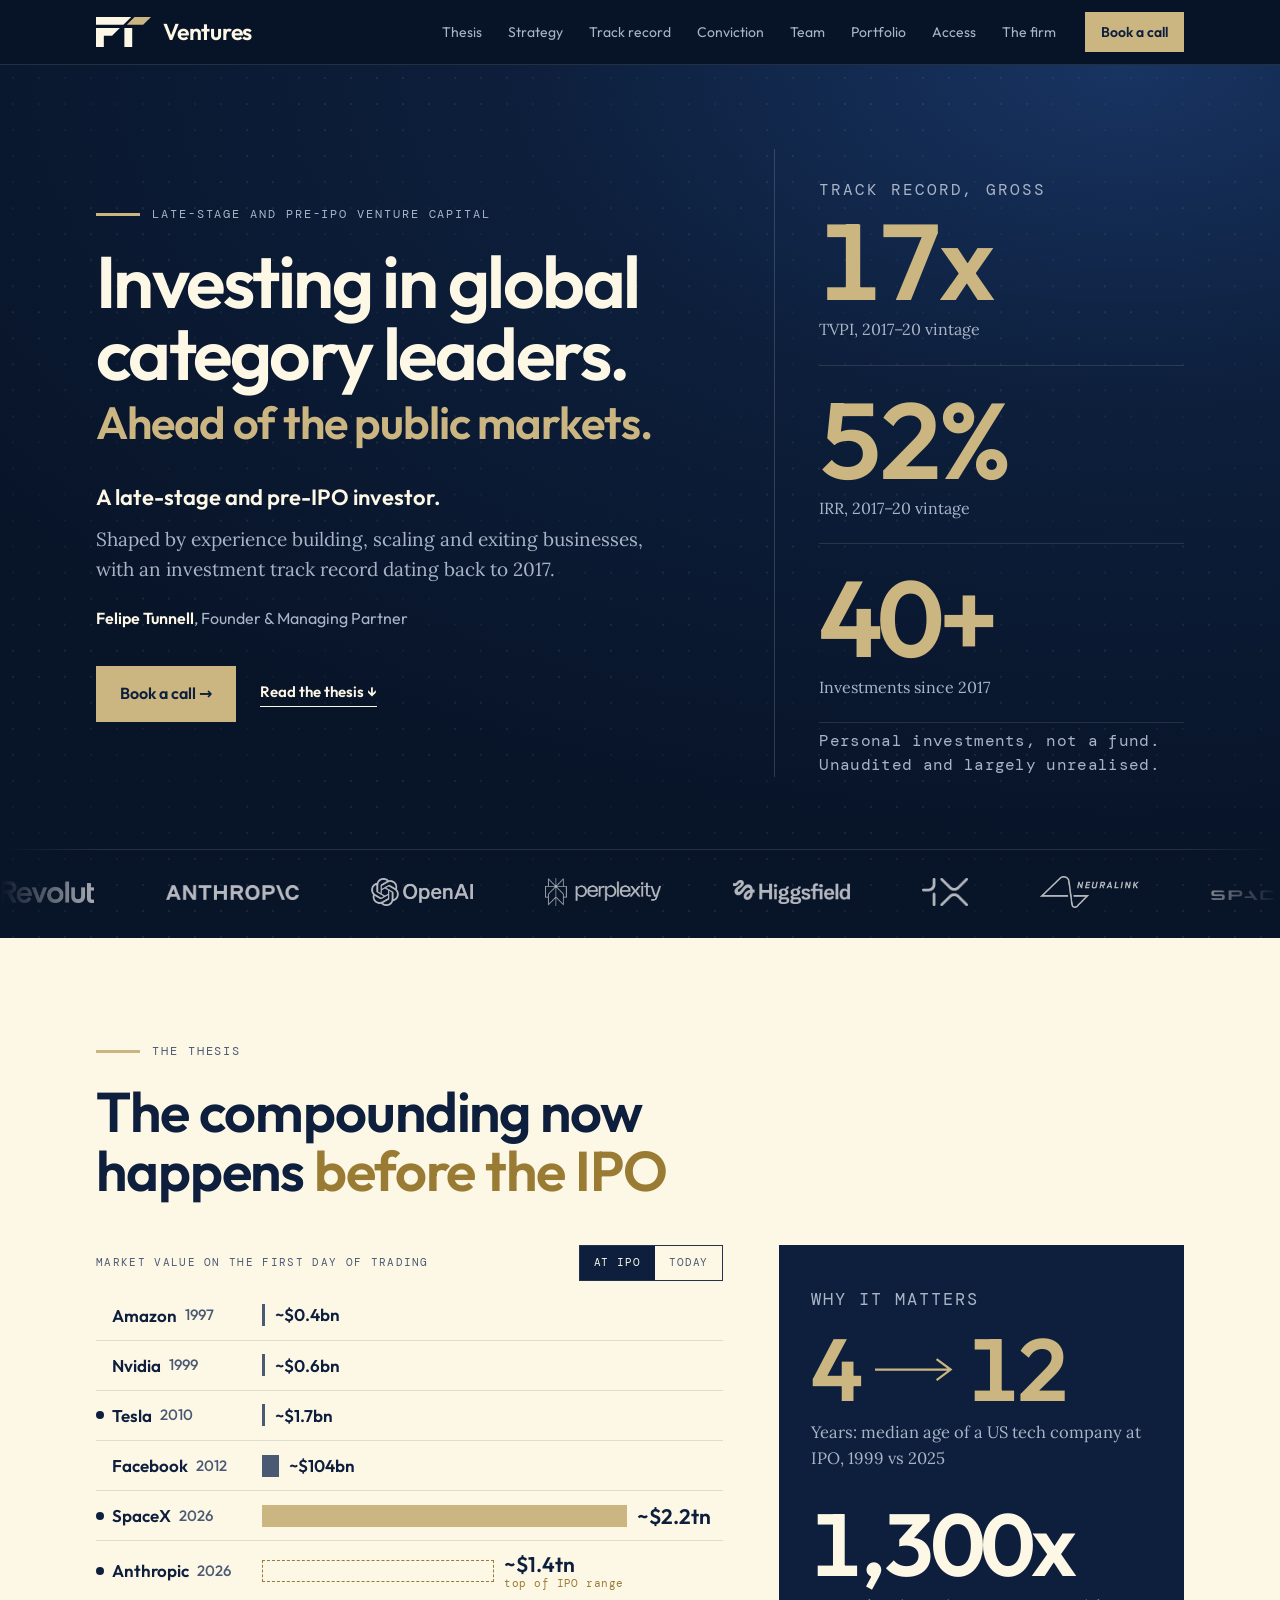
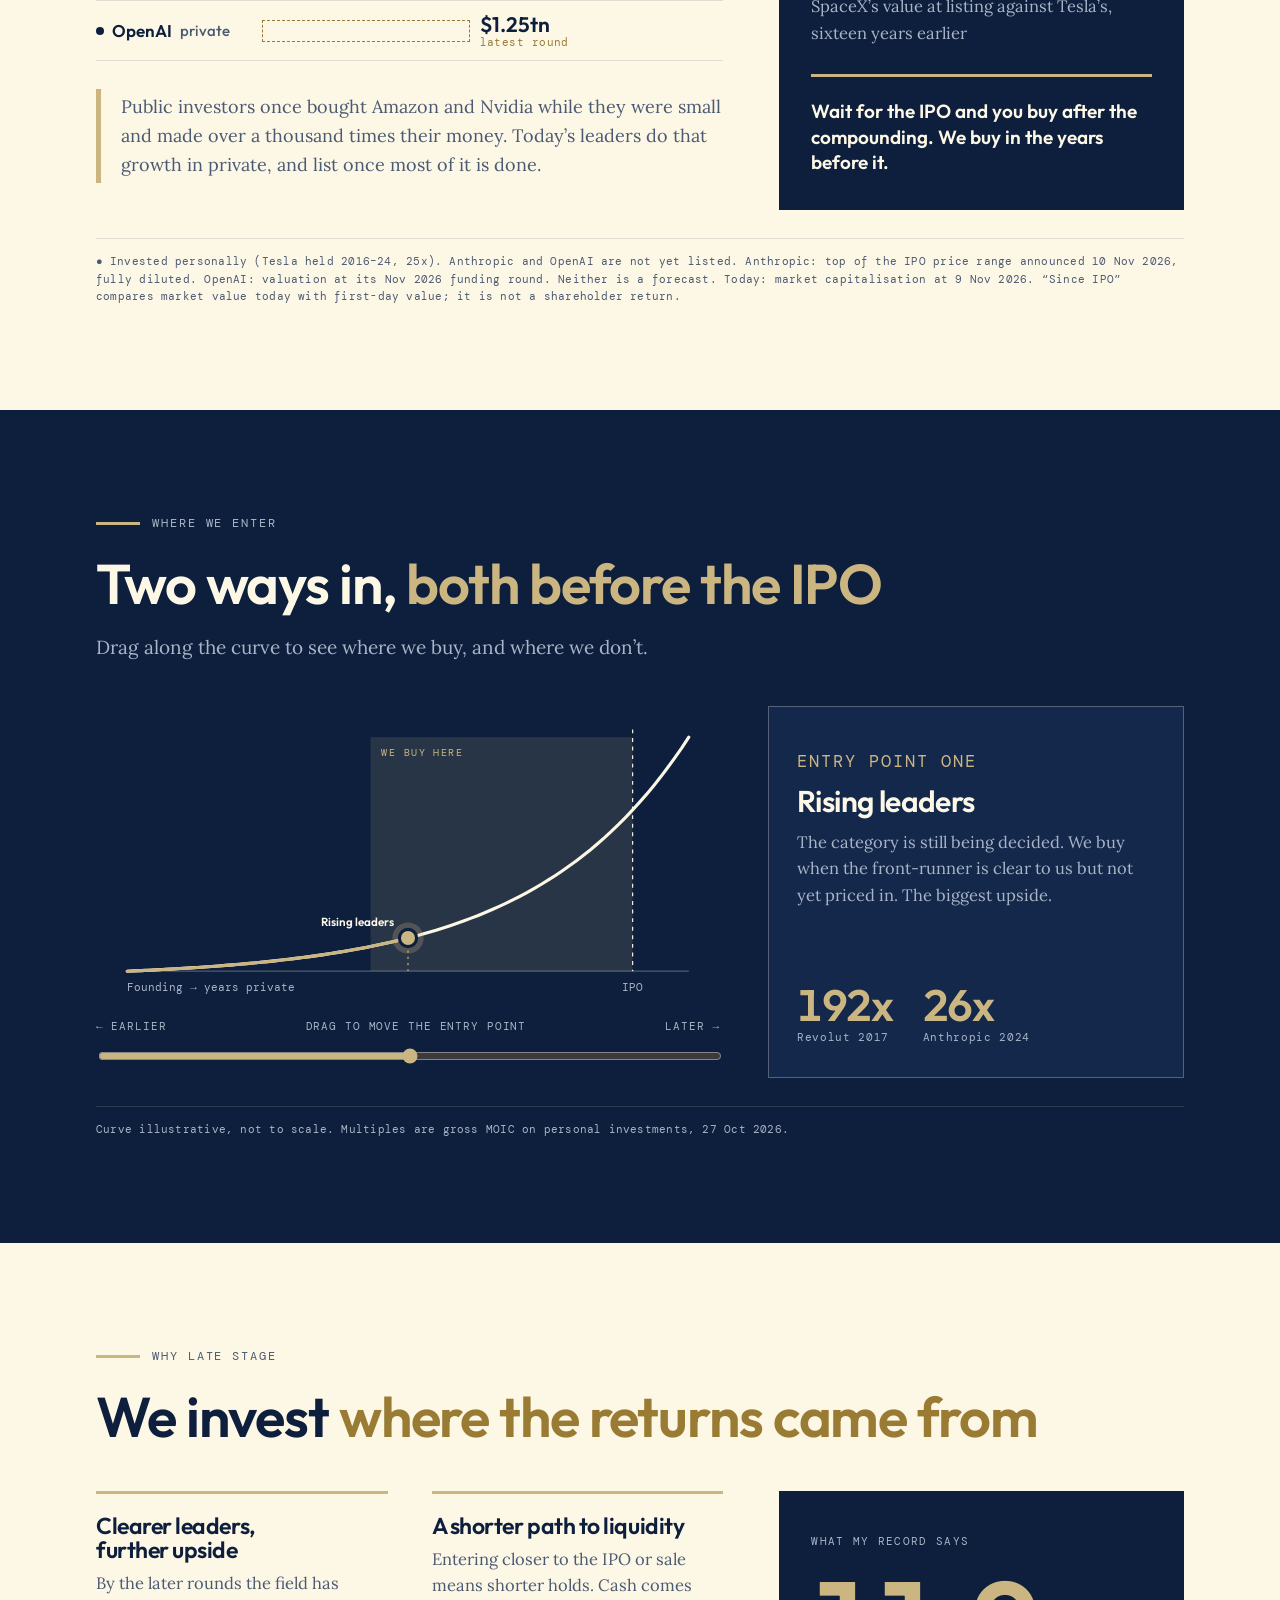
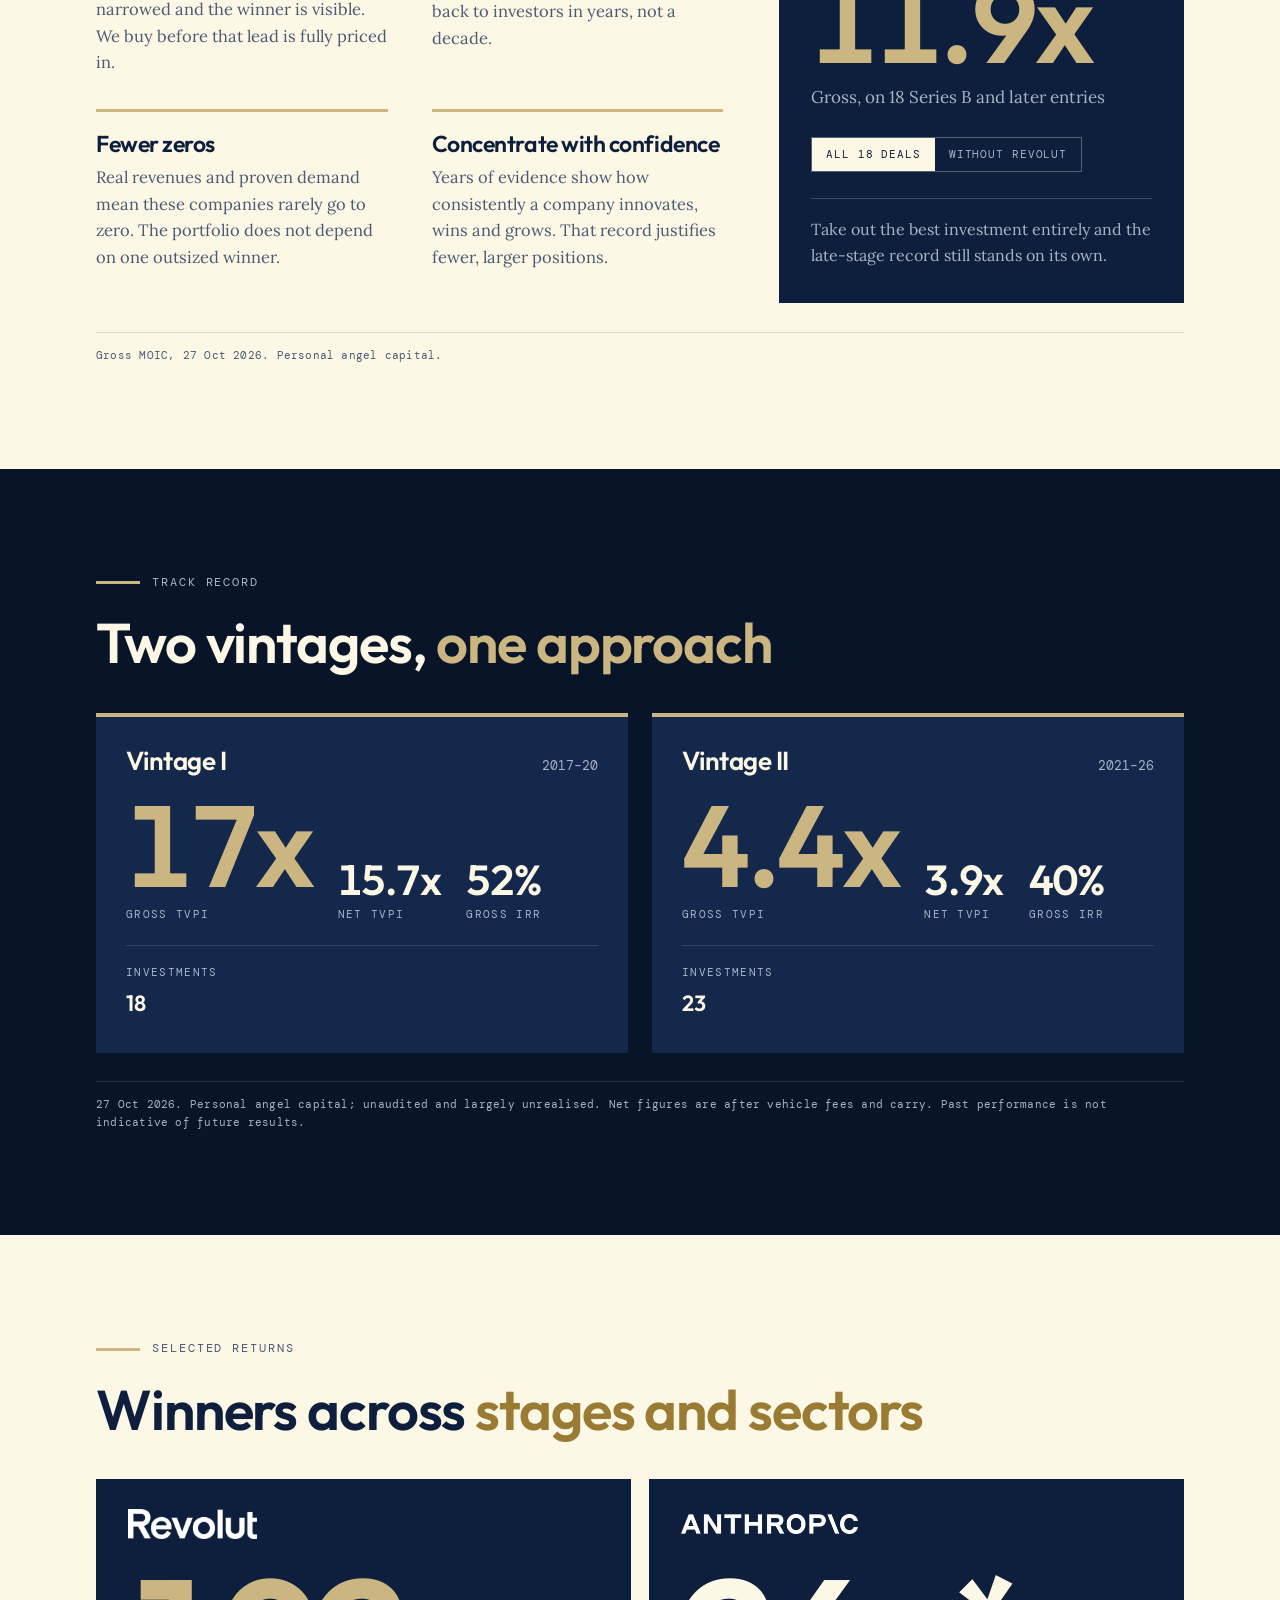
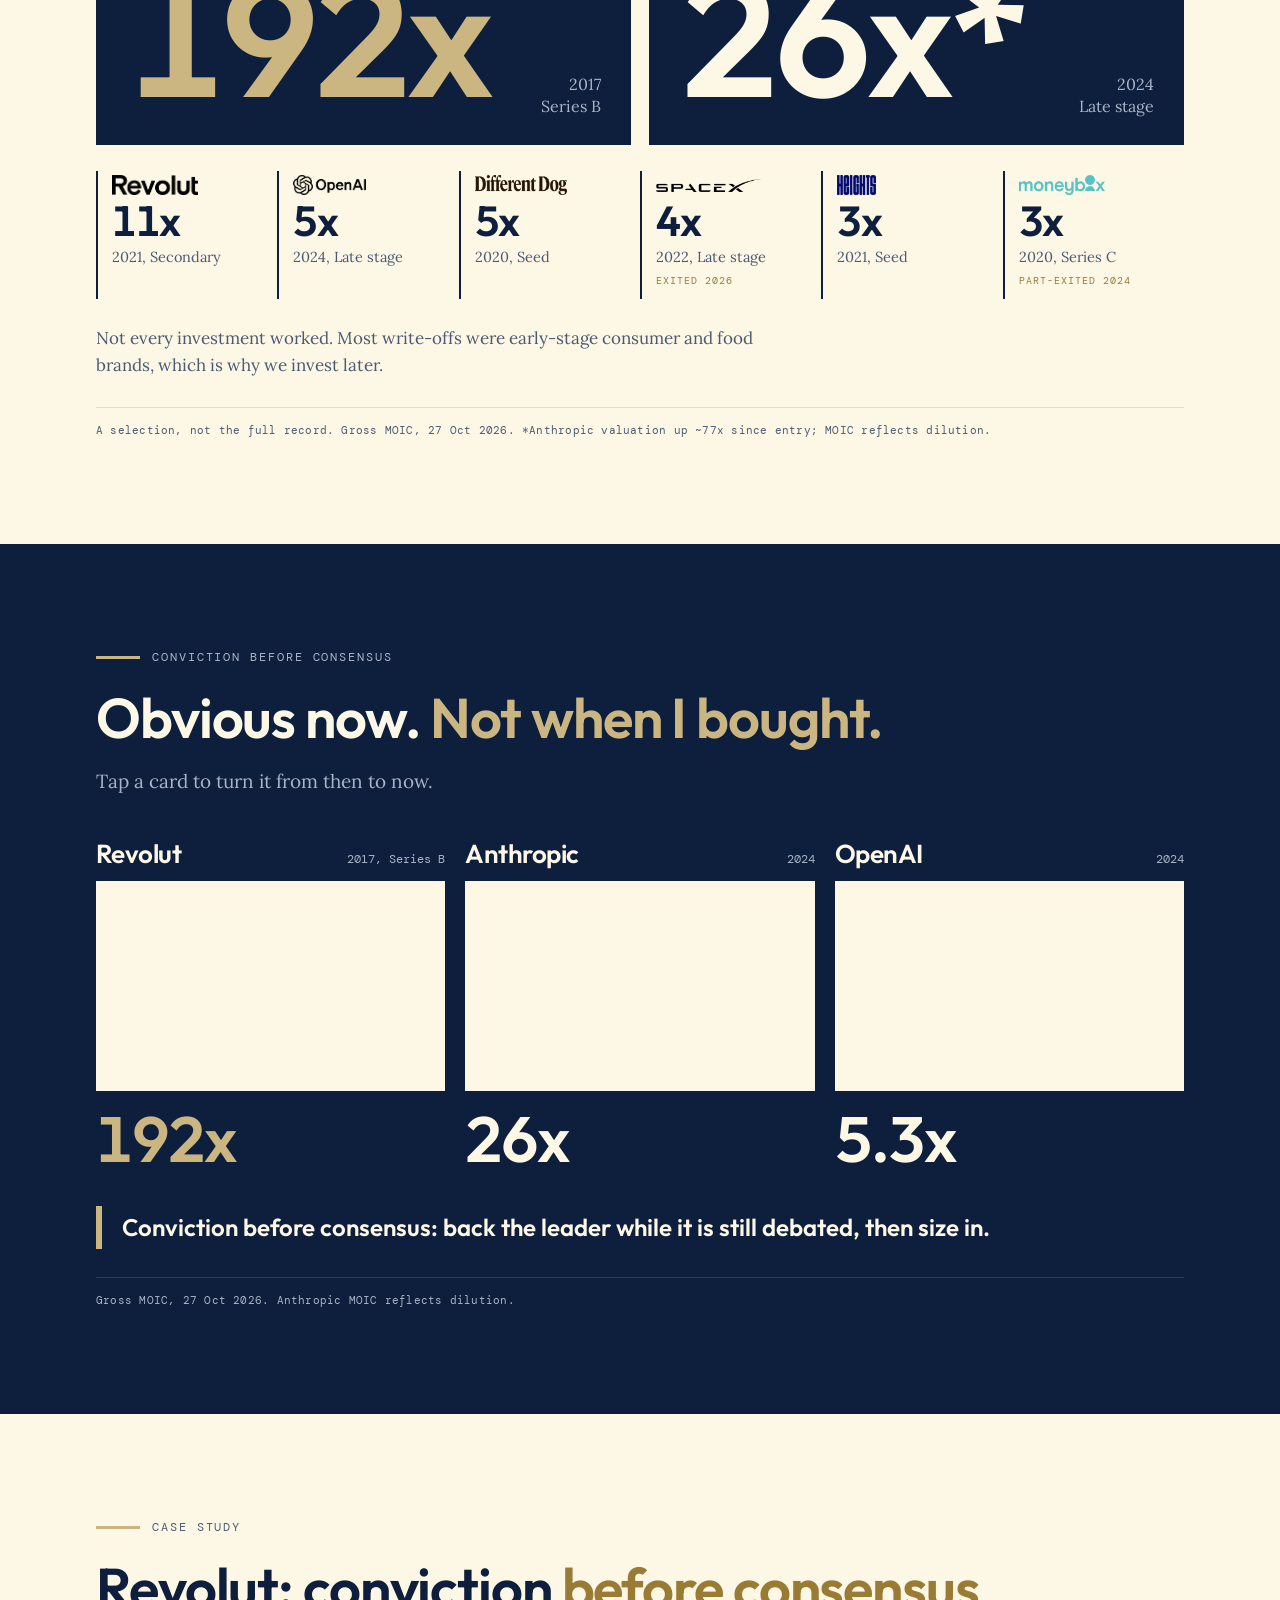
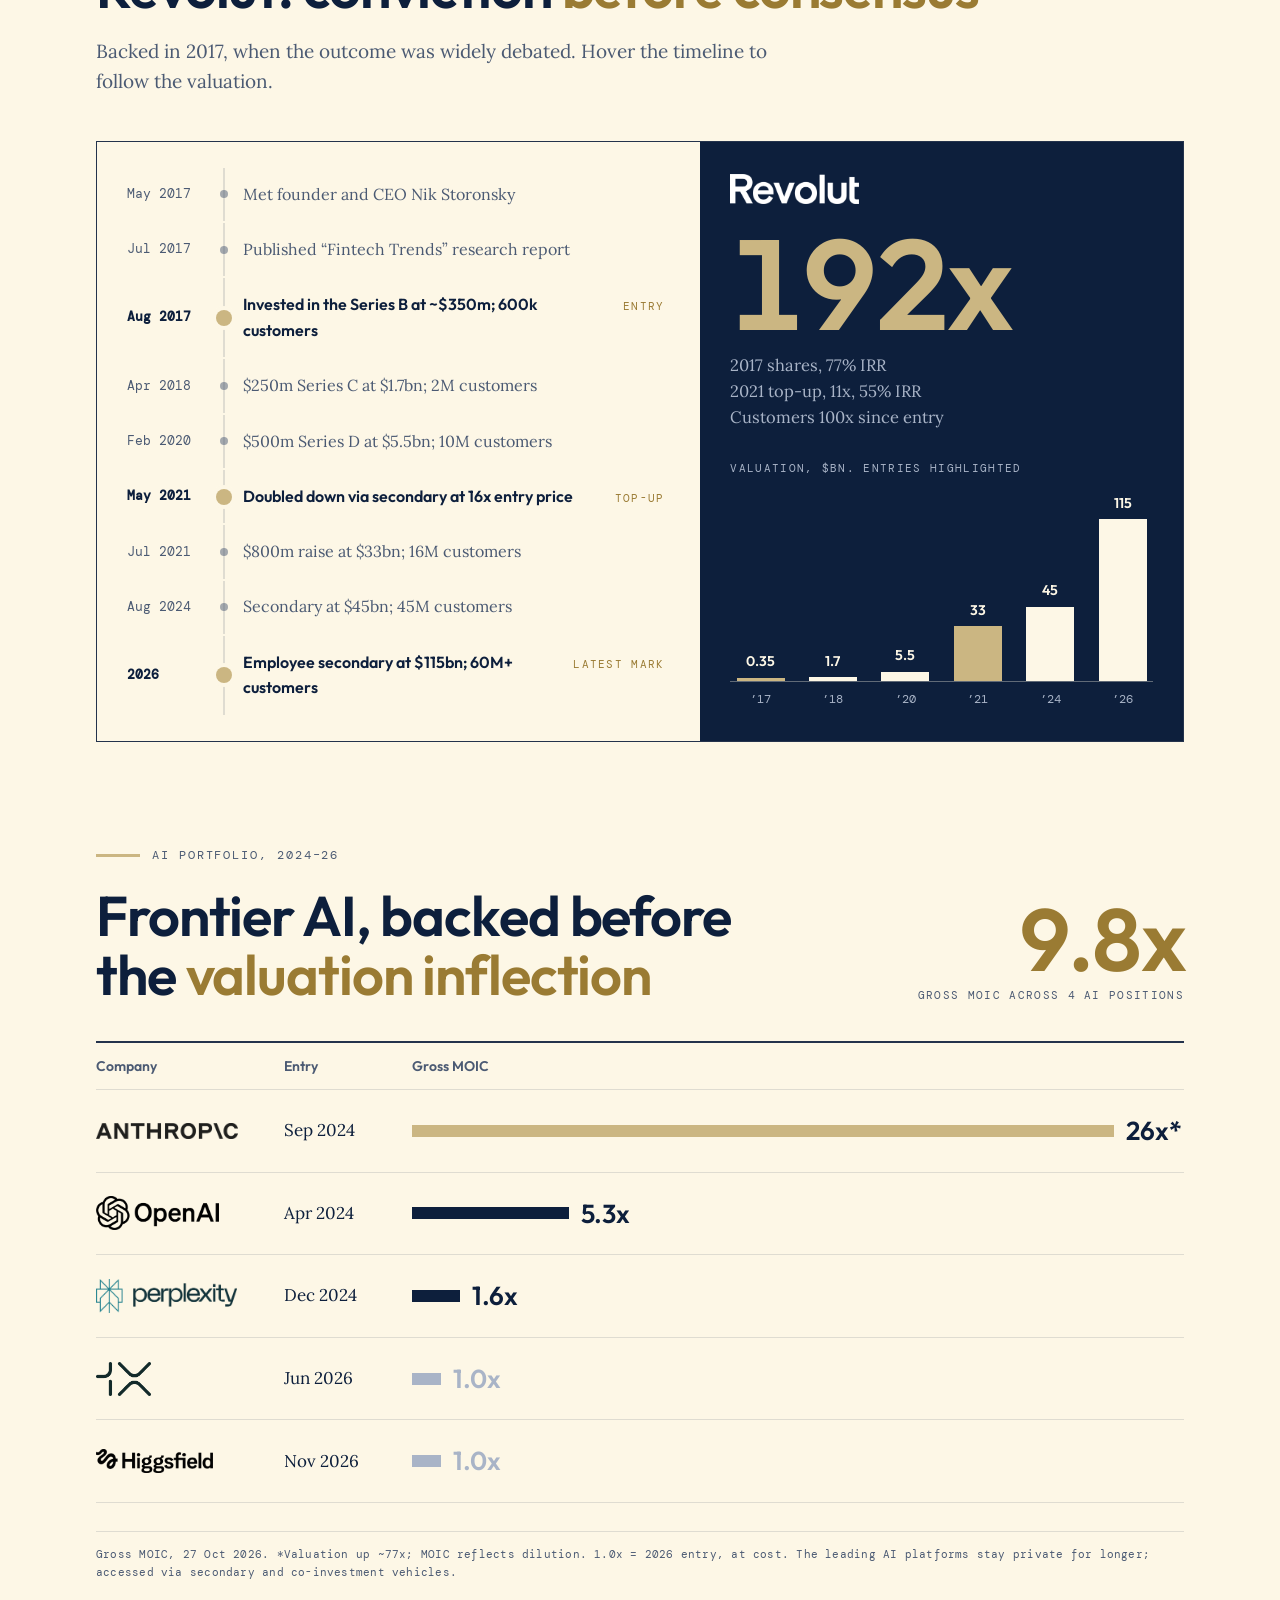
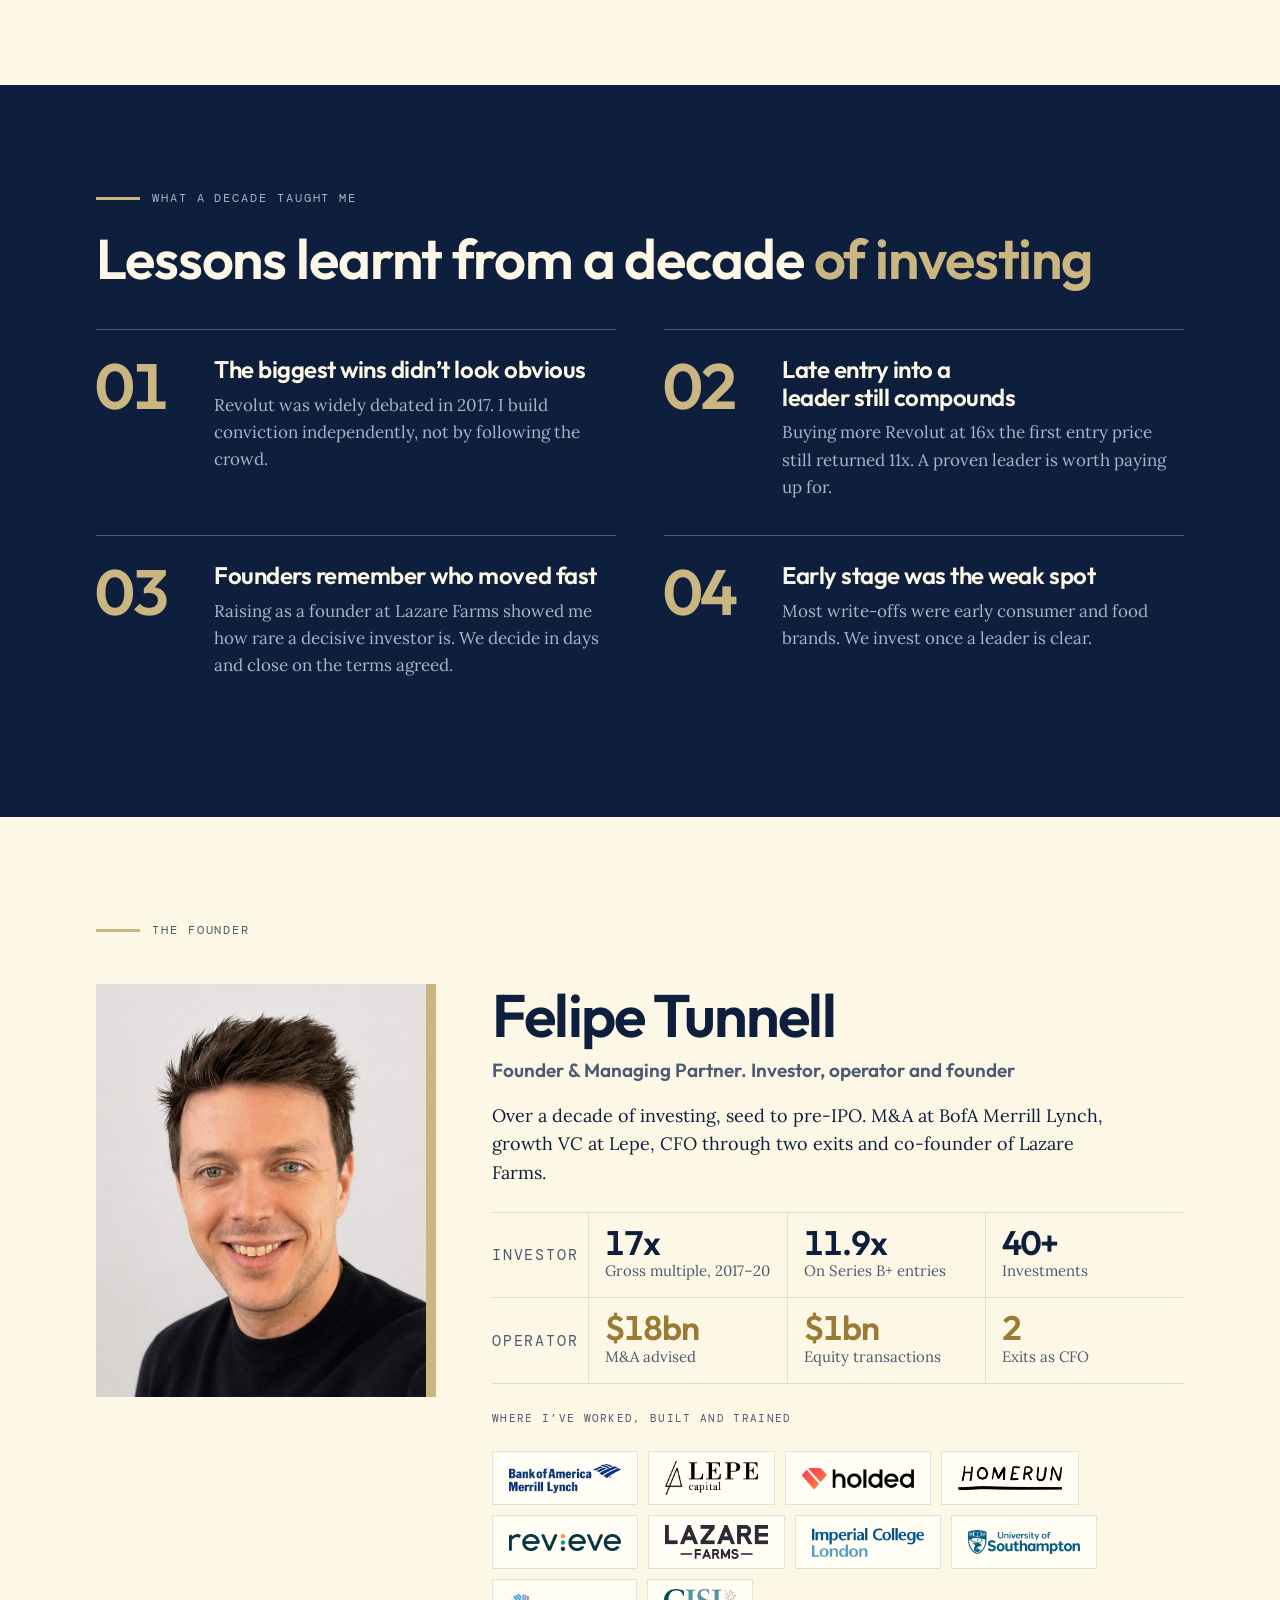
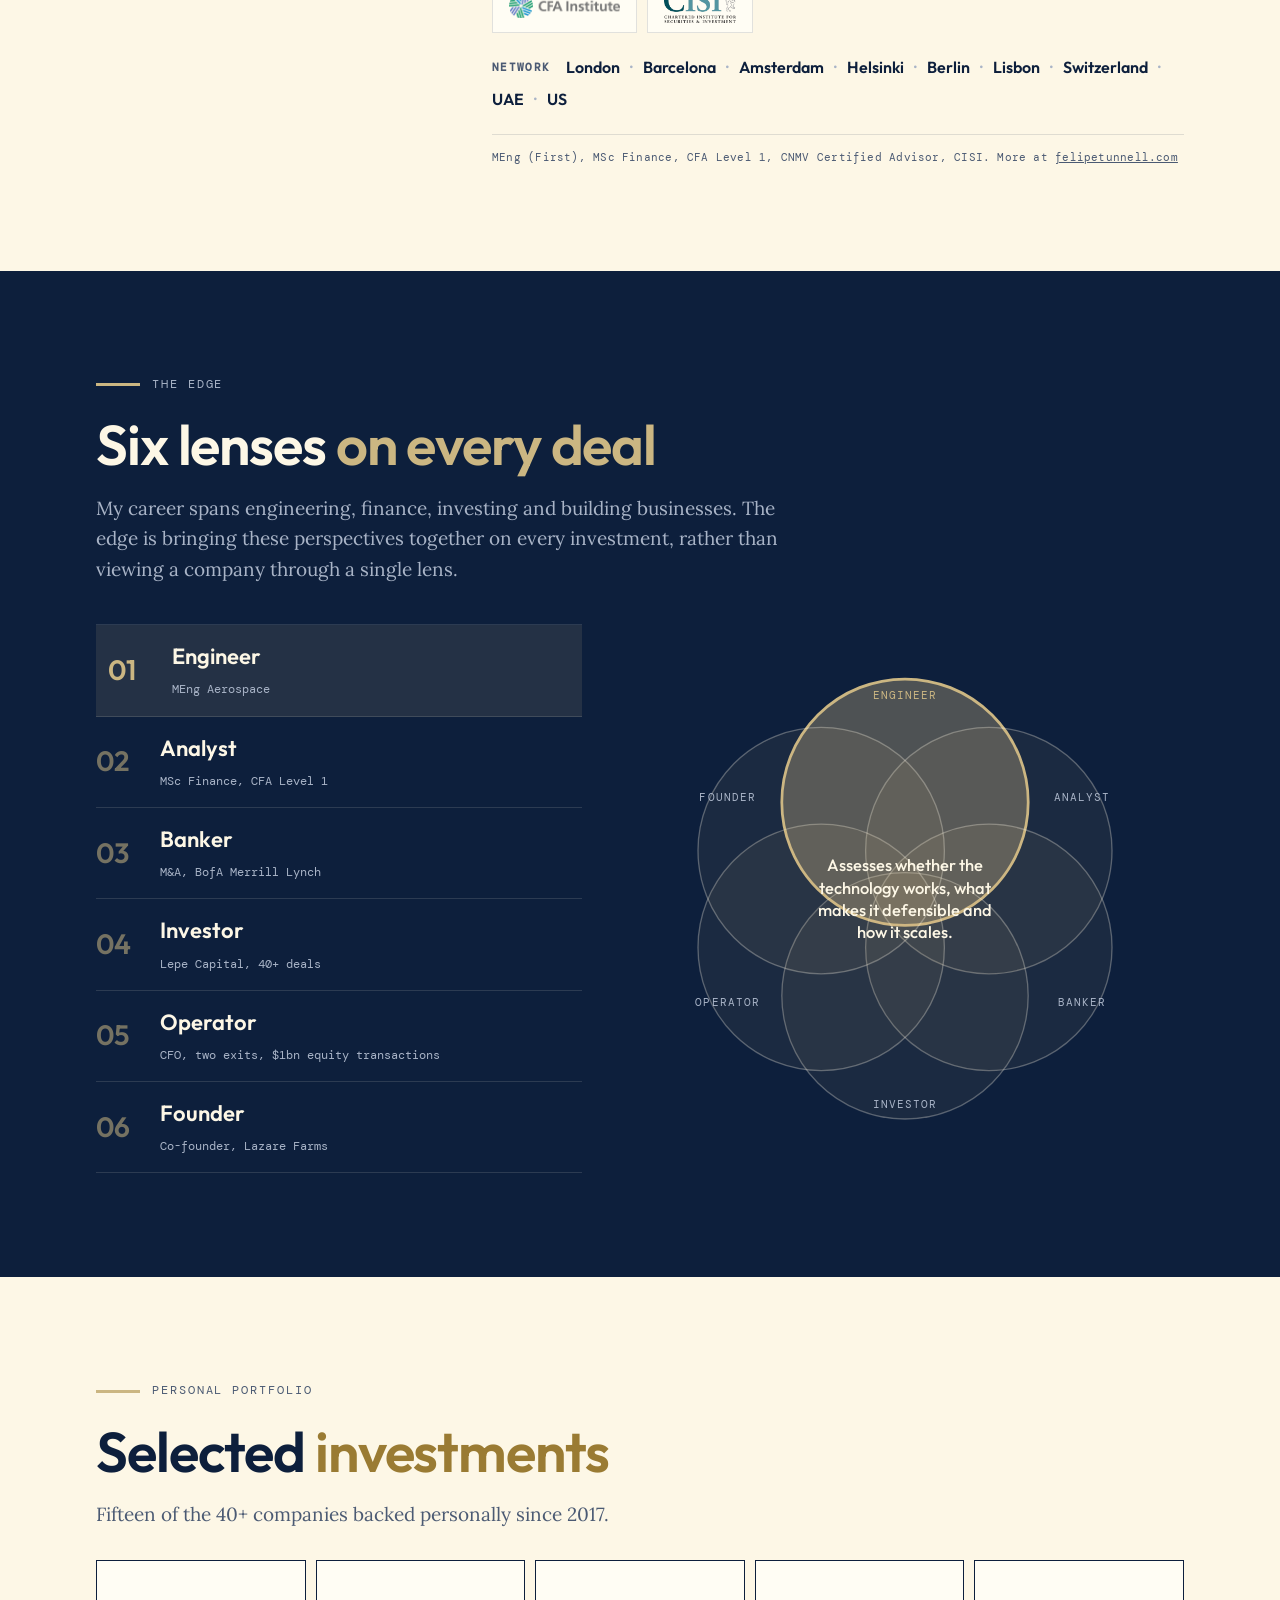
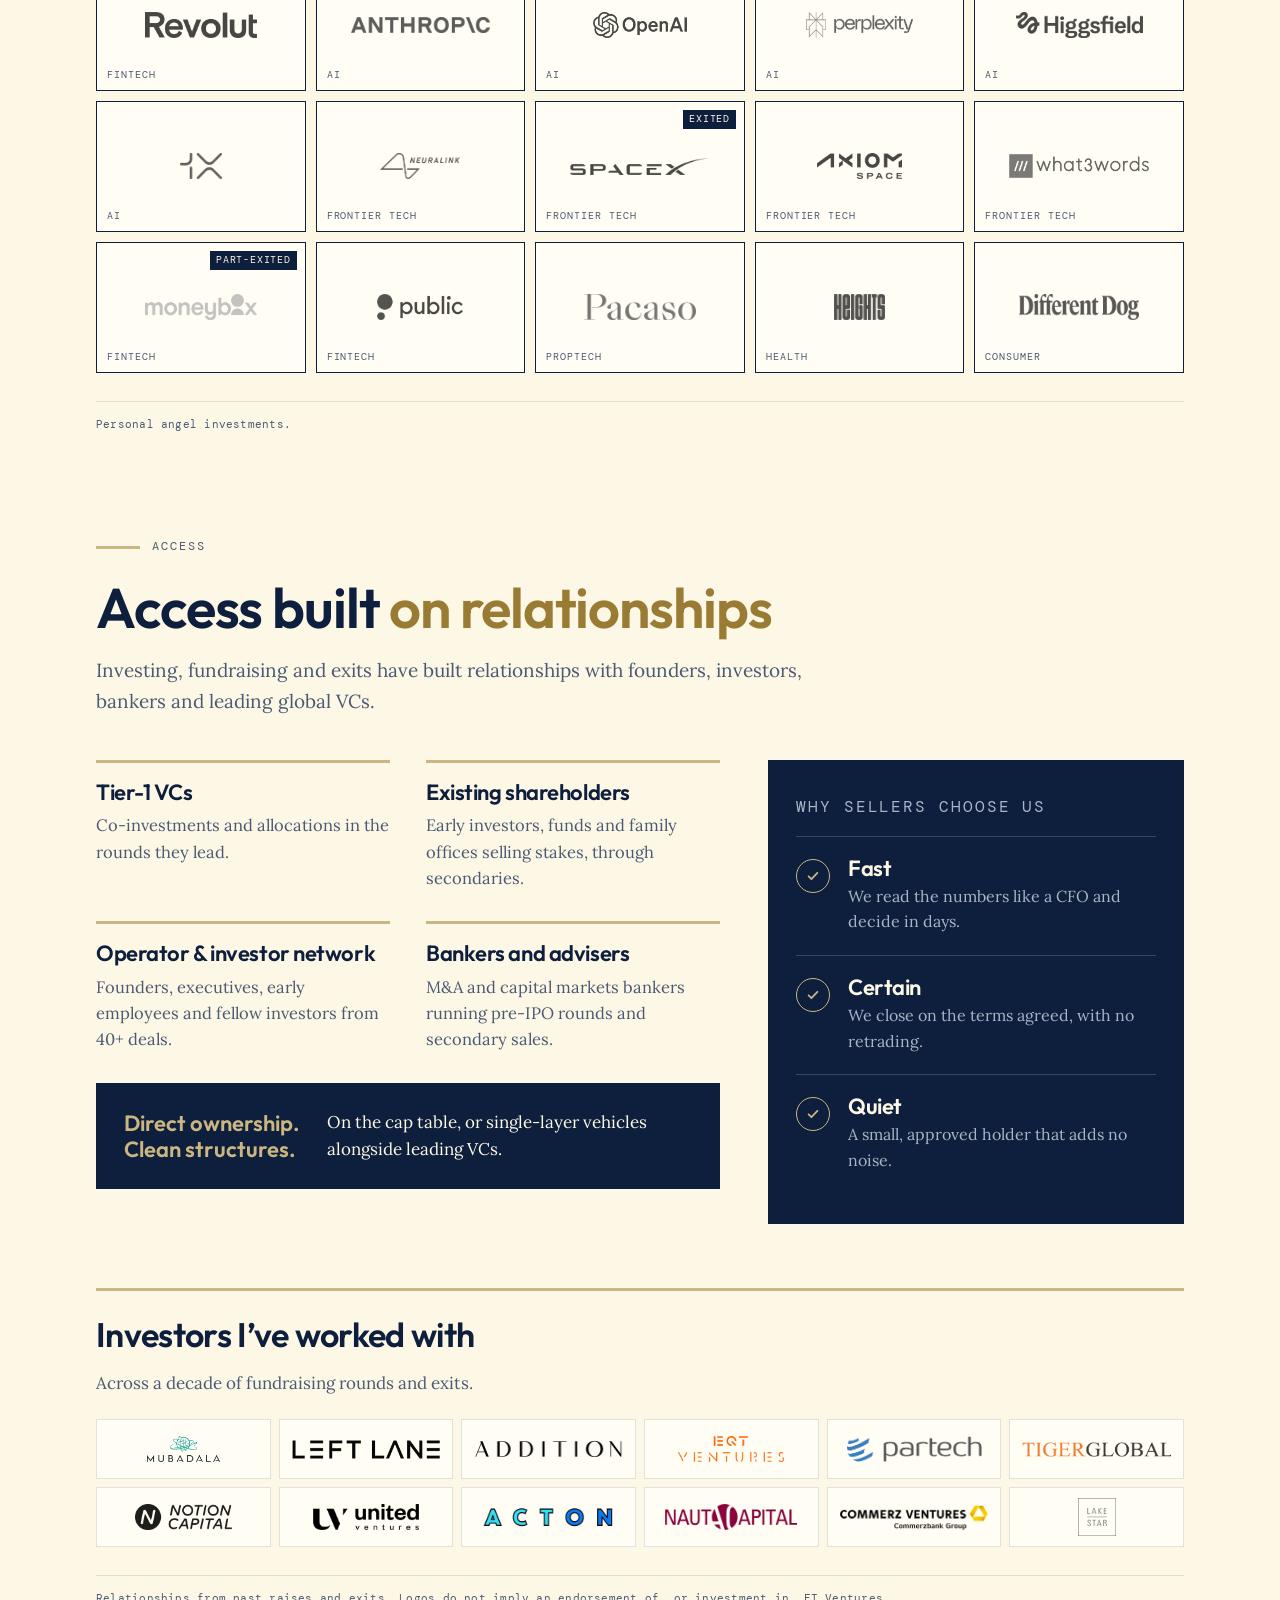
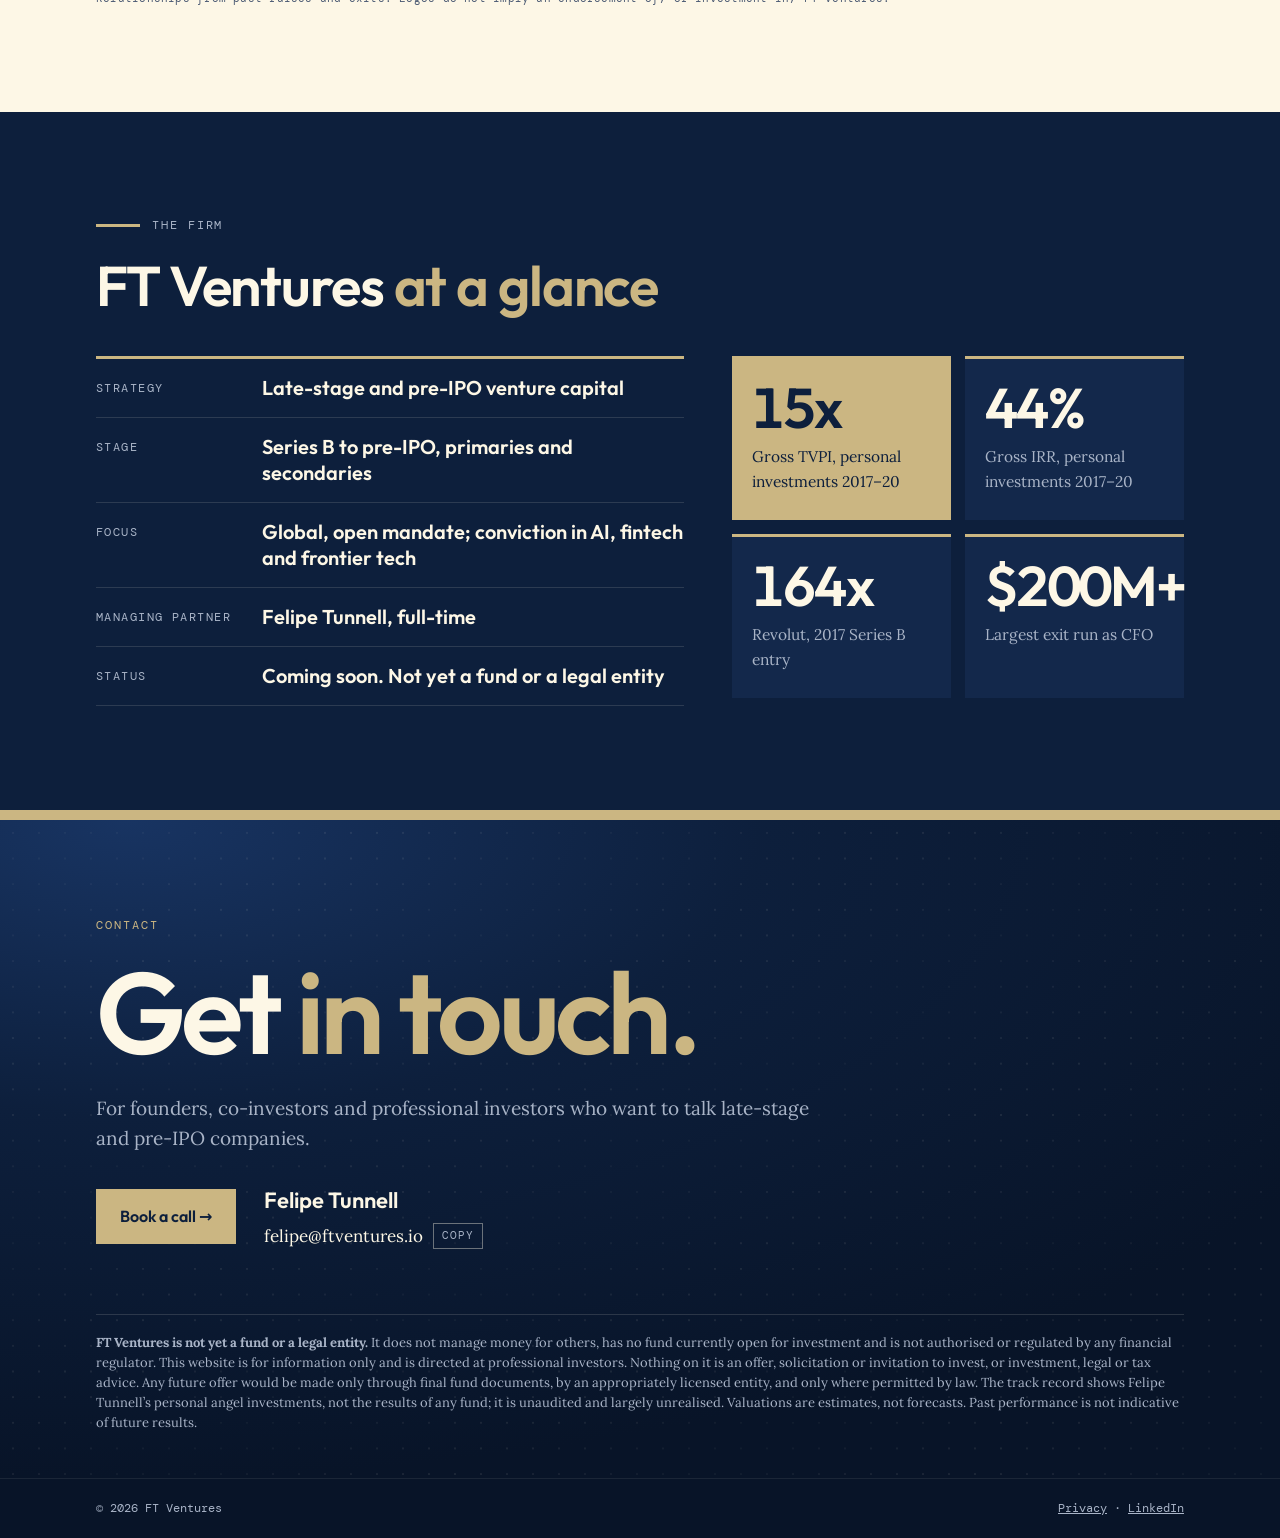
==== commit c230d14c: "Contact line: talk companies, not the firm Co-Authored-By: Claude Opus 5.5 <noreply@anthropic.com> C" ====
--- a/index.html
+++ b/index.html
@@ -847,7 +847,7 @@
   <div class="wrap rv">
     <p class="eye">Contact</p>
     <h2>Get <span>in touch.</span></h2>
-    <p class="lede" style="color:var(--mist);margin-top:26px">For founders, co-investors and professional investors who want to know more about FT Ventures.</p>
+    <p class="lede" style="color:var(--mist);margin-top:26px">For founders, co-investors and professional investors who want to talk late-stage and pre-IPO companies.</p>
     <div class="contact">
       <a class="btn mag" href="https://www.ftventures.io/call" target="_blank" rel="noopener">Book a call →</a>
       <div class="who"><b>Felipe Tunnell</b><span><span id="em">felipe@ftventures.io</span><button class="copy" type="button" id="copy">Copy</button></span></div>
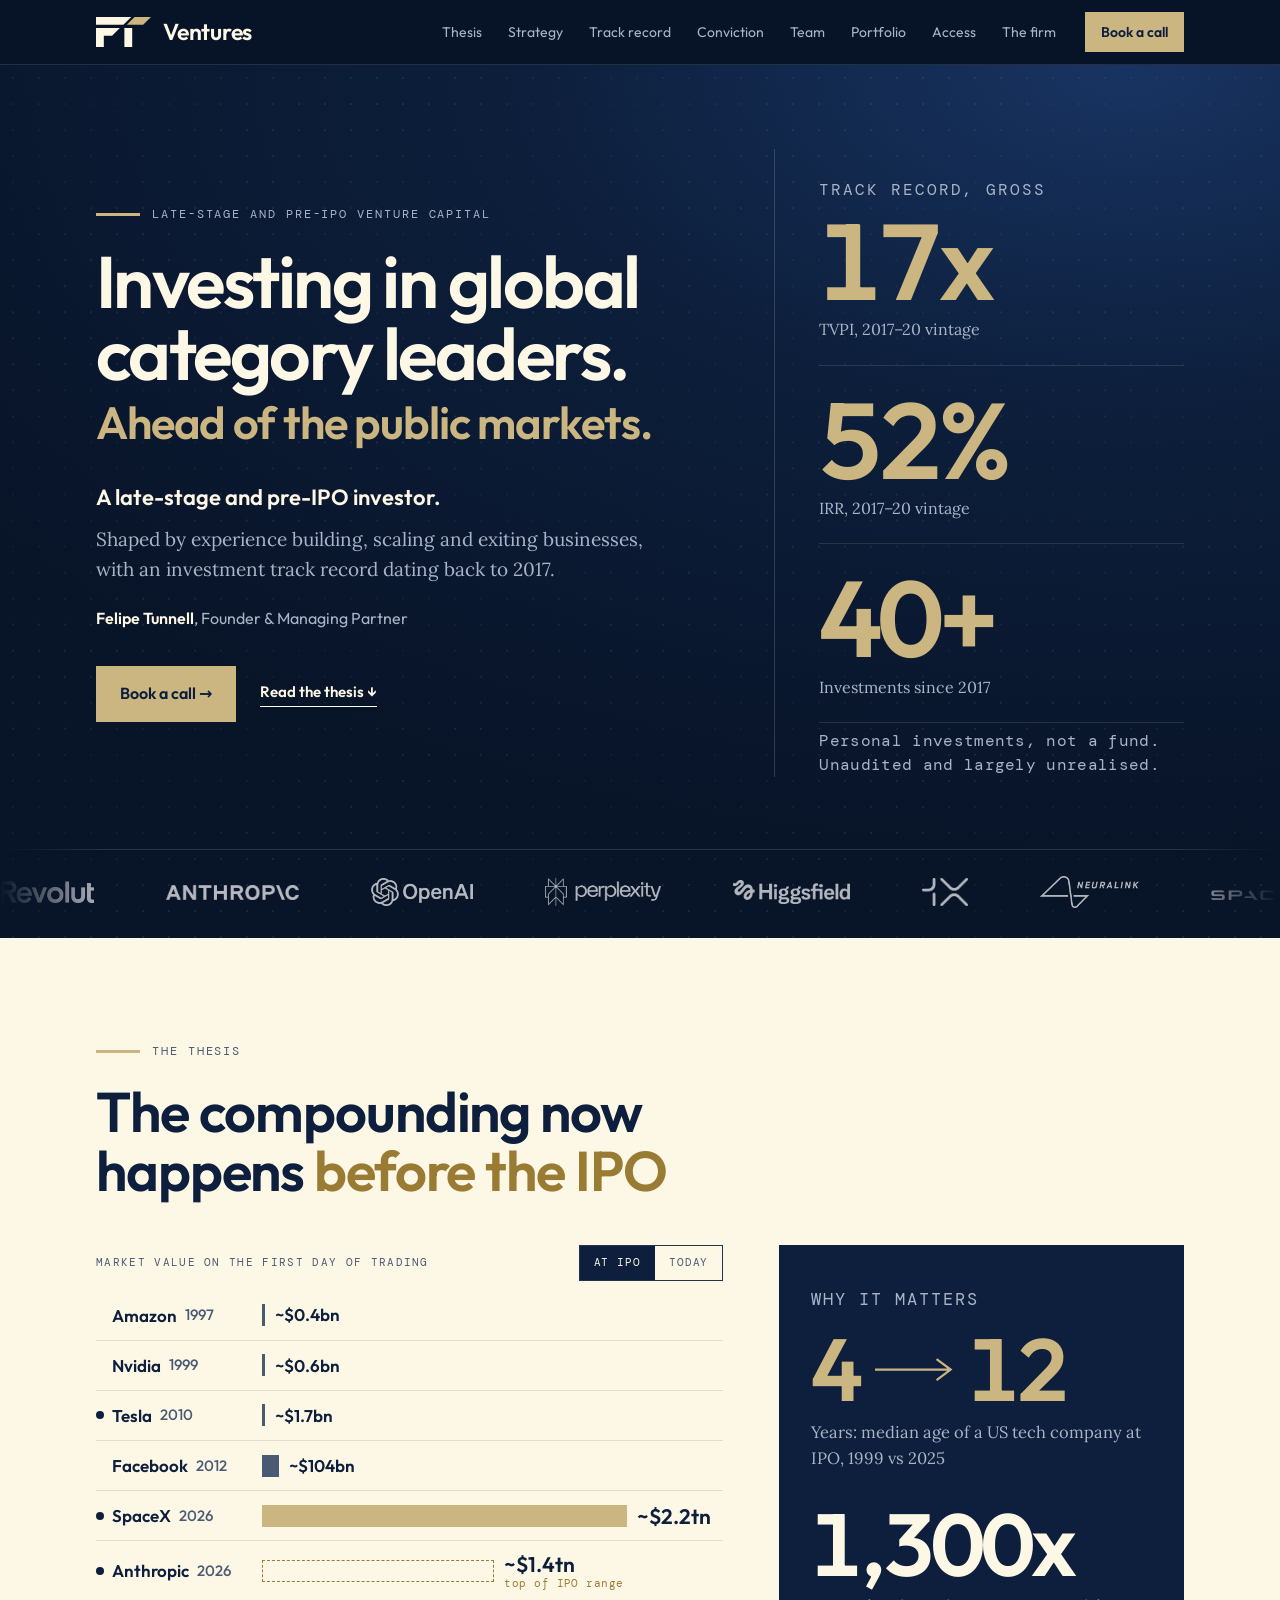
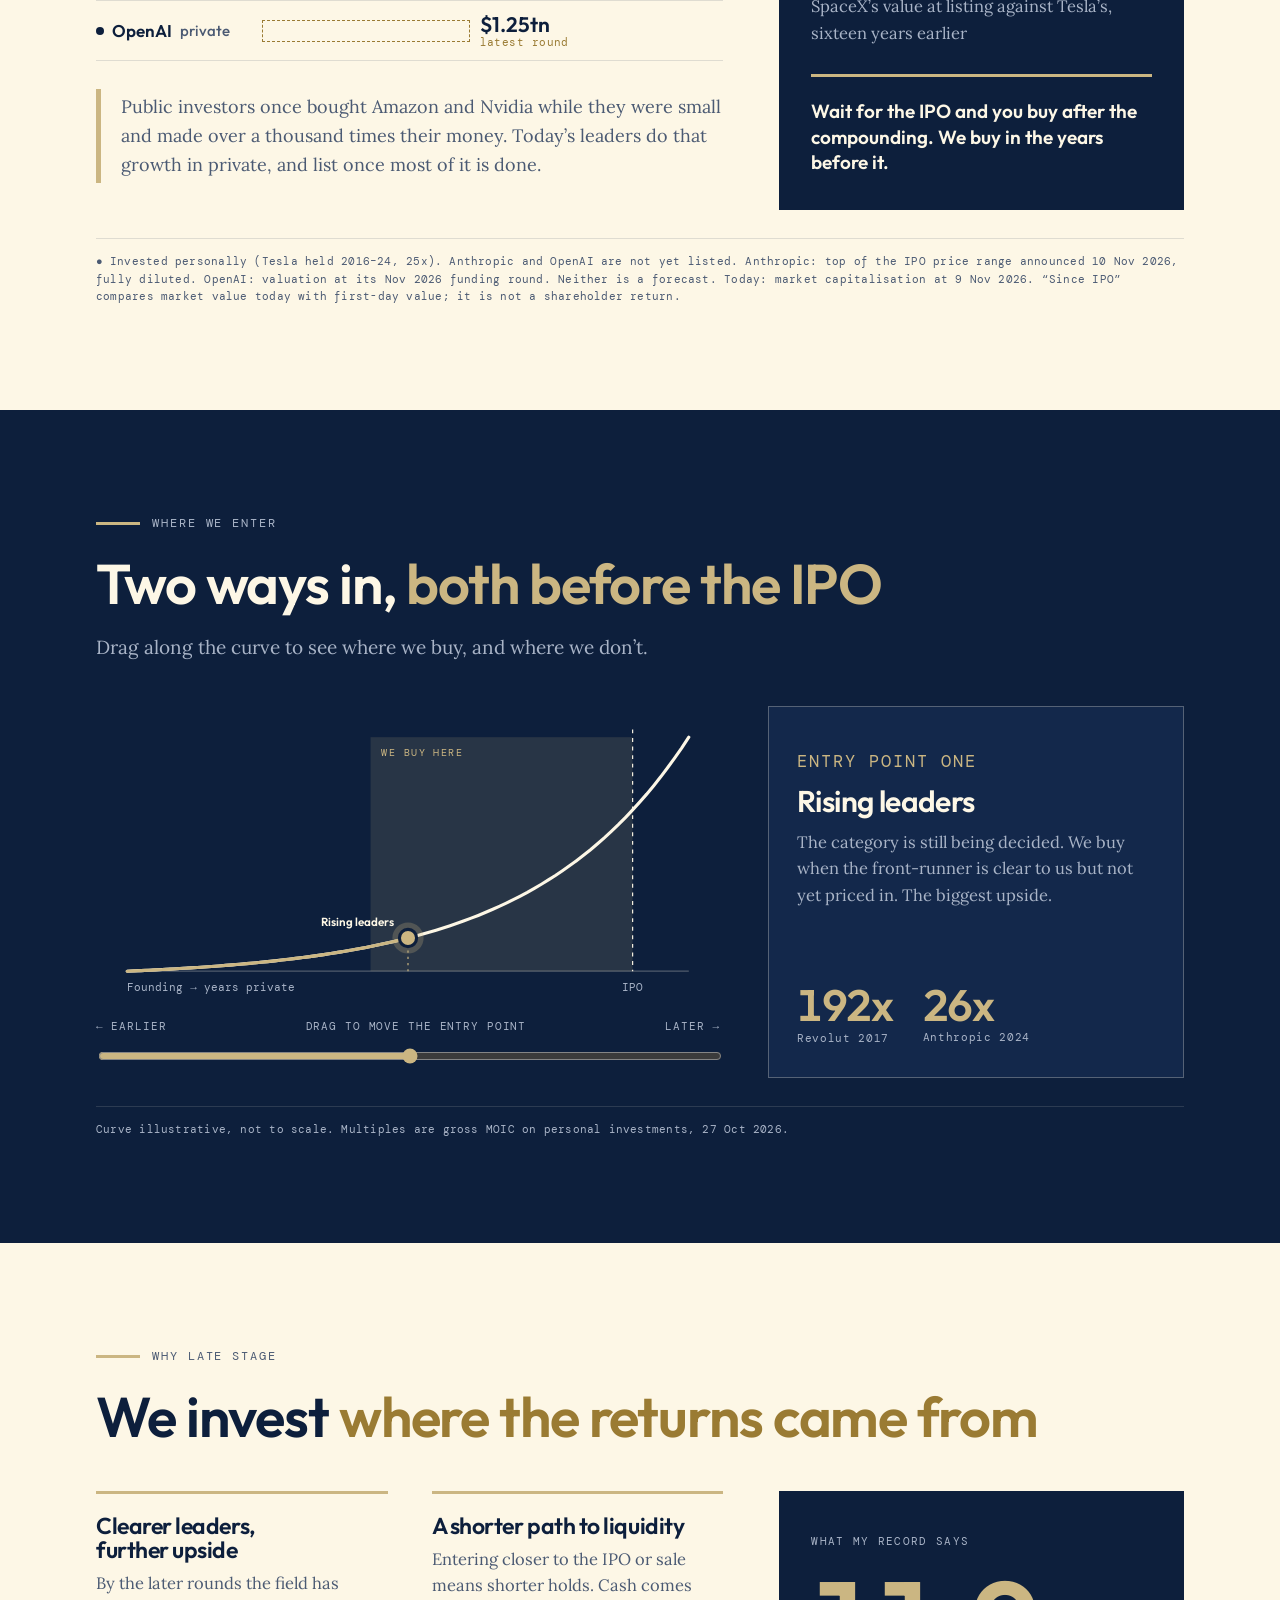
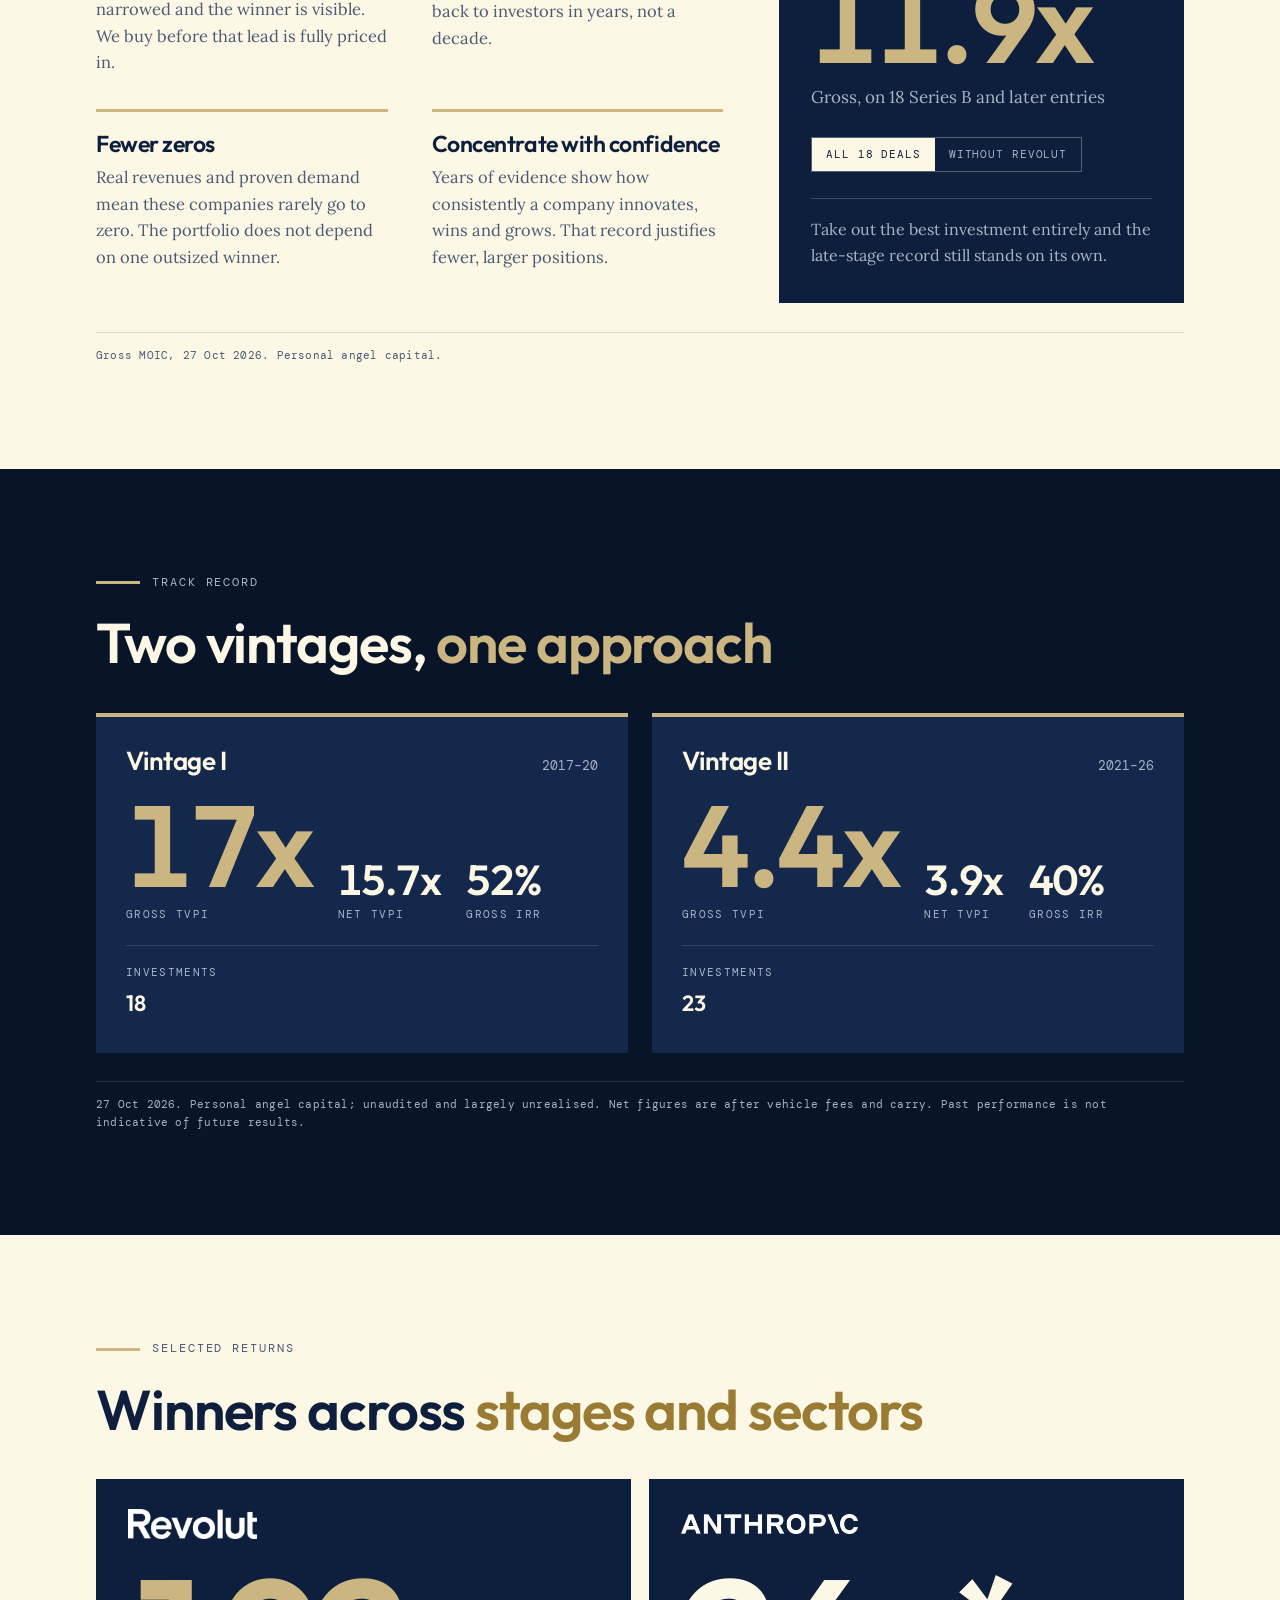
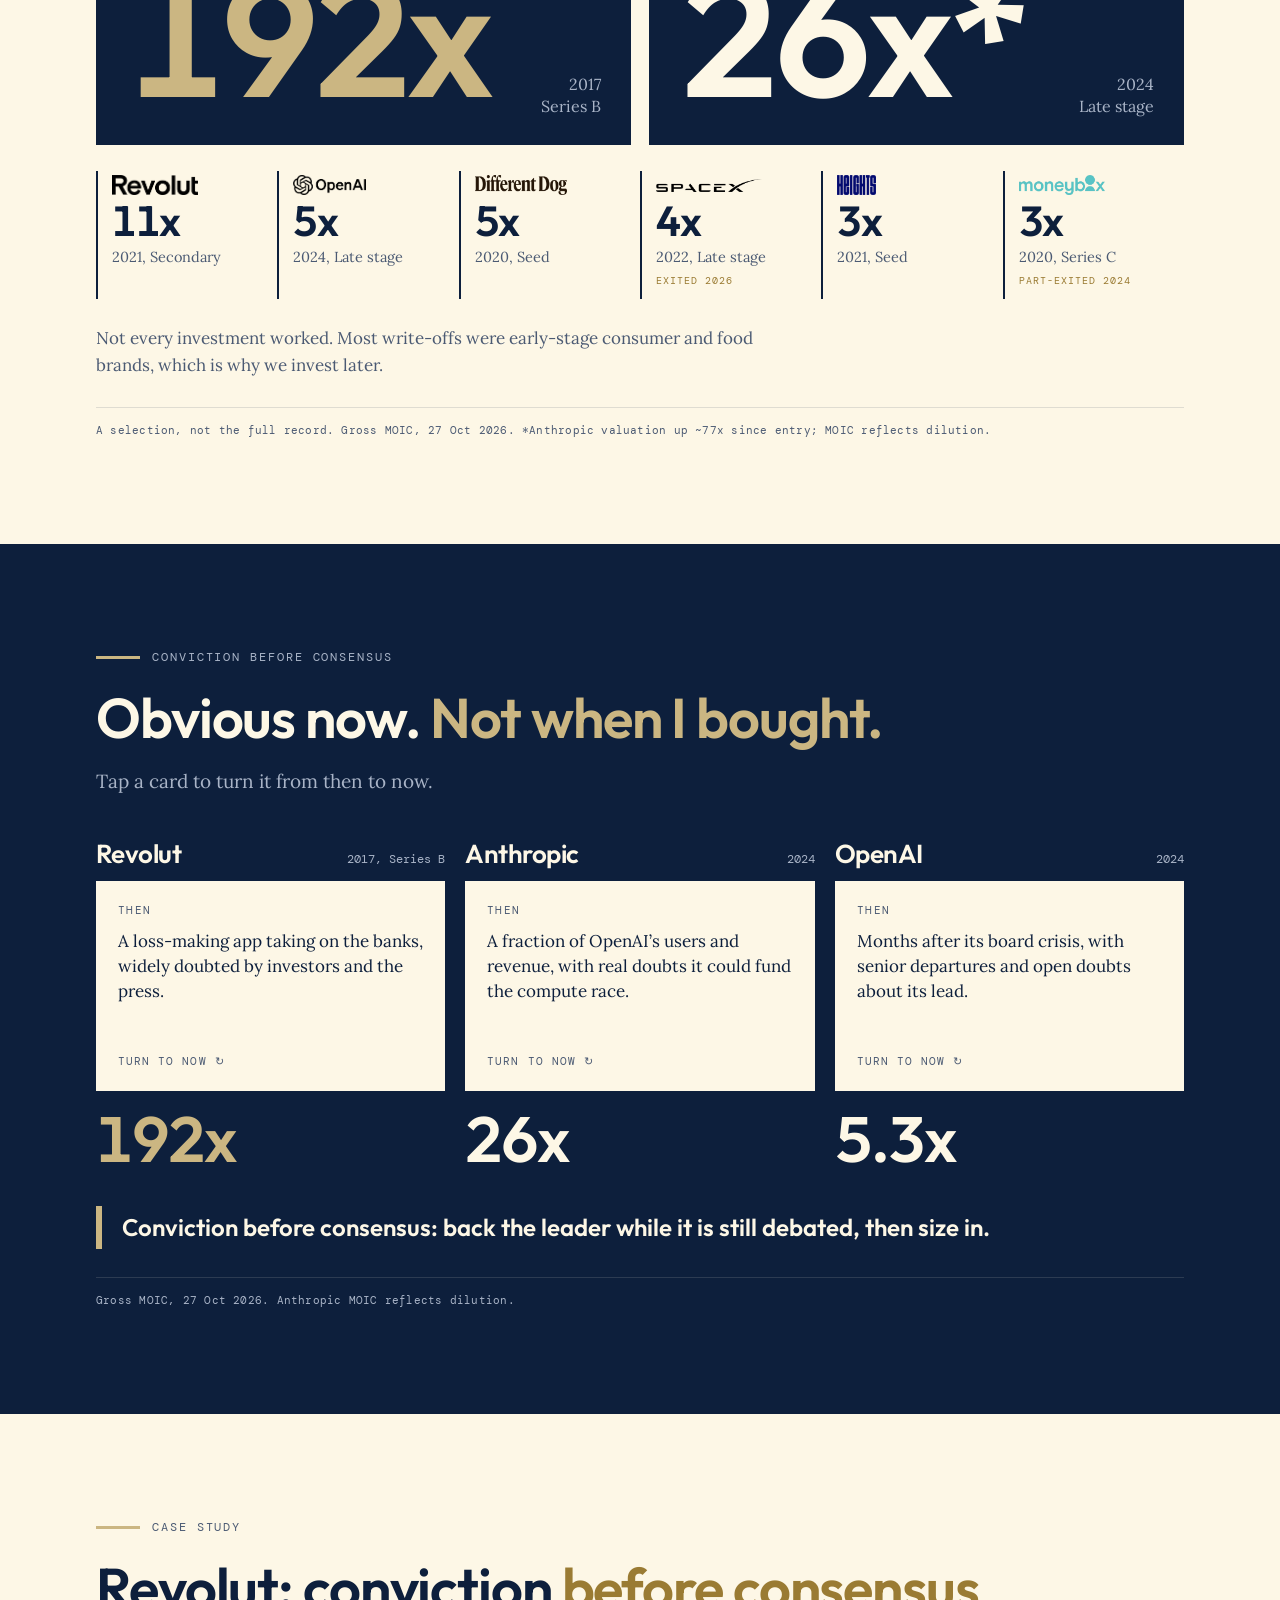
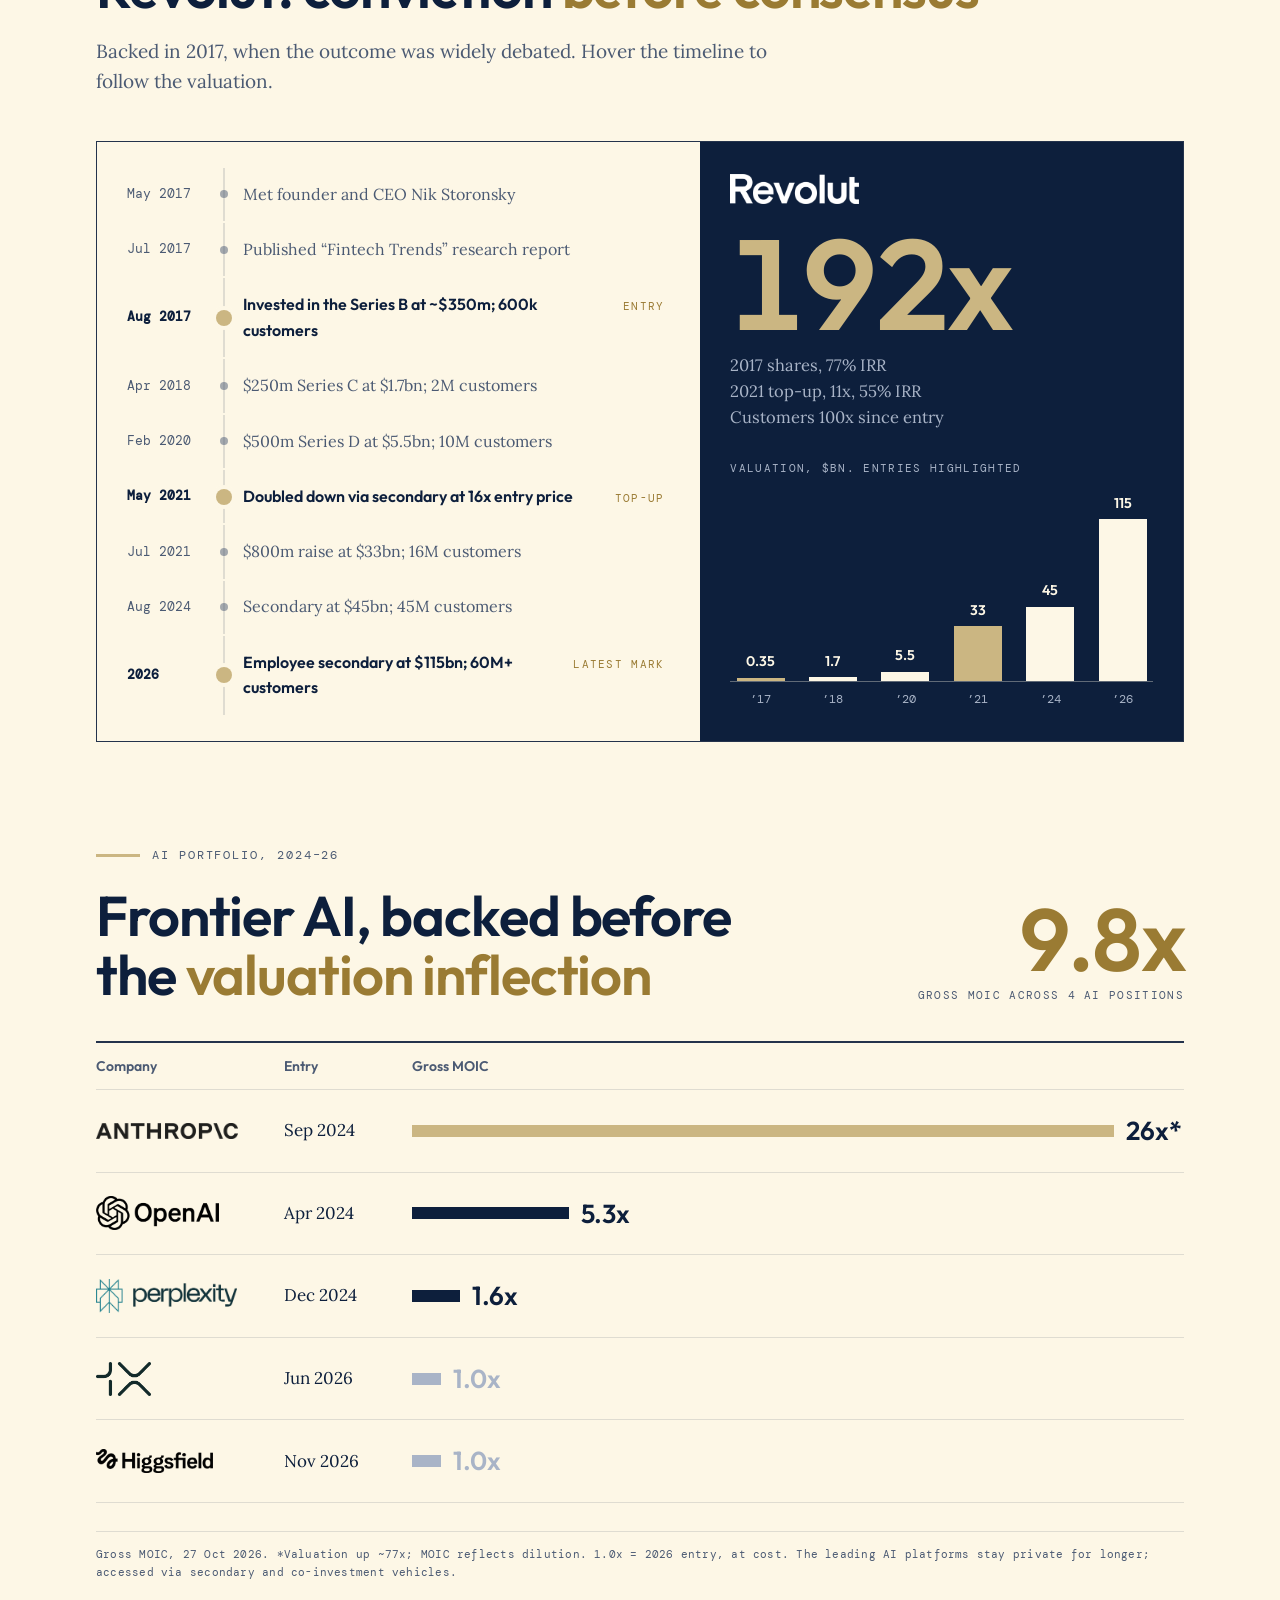
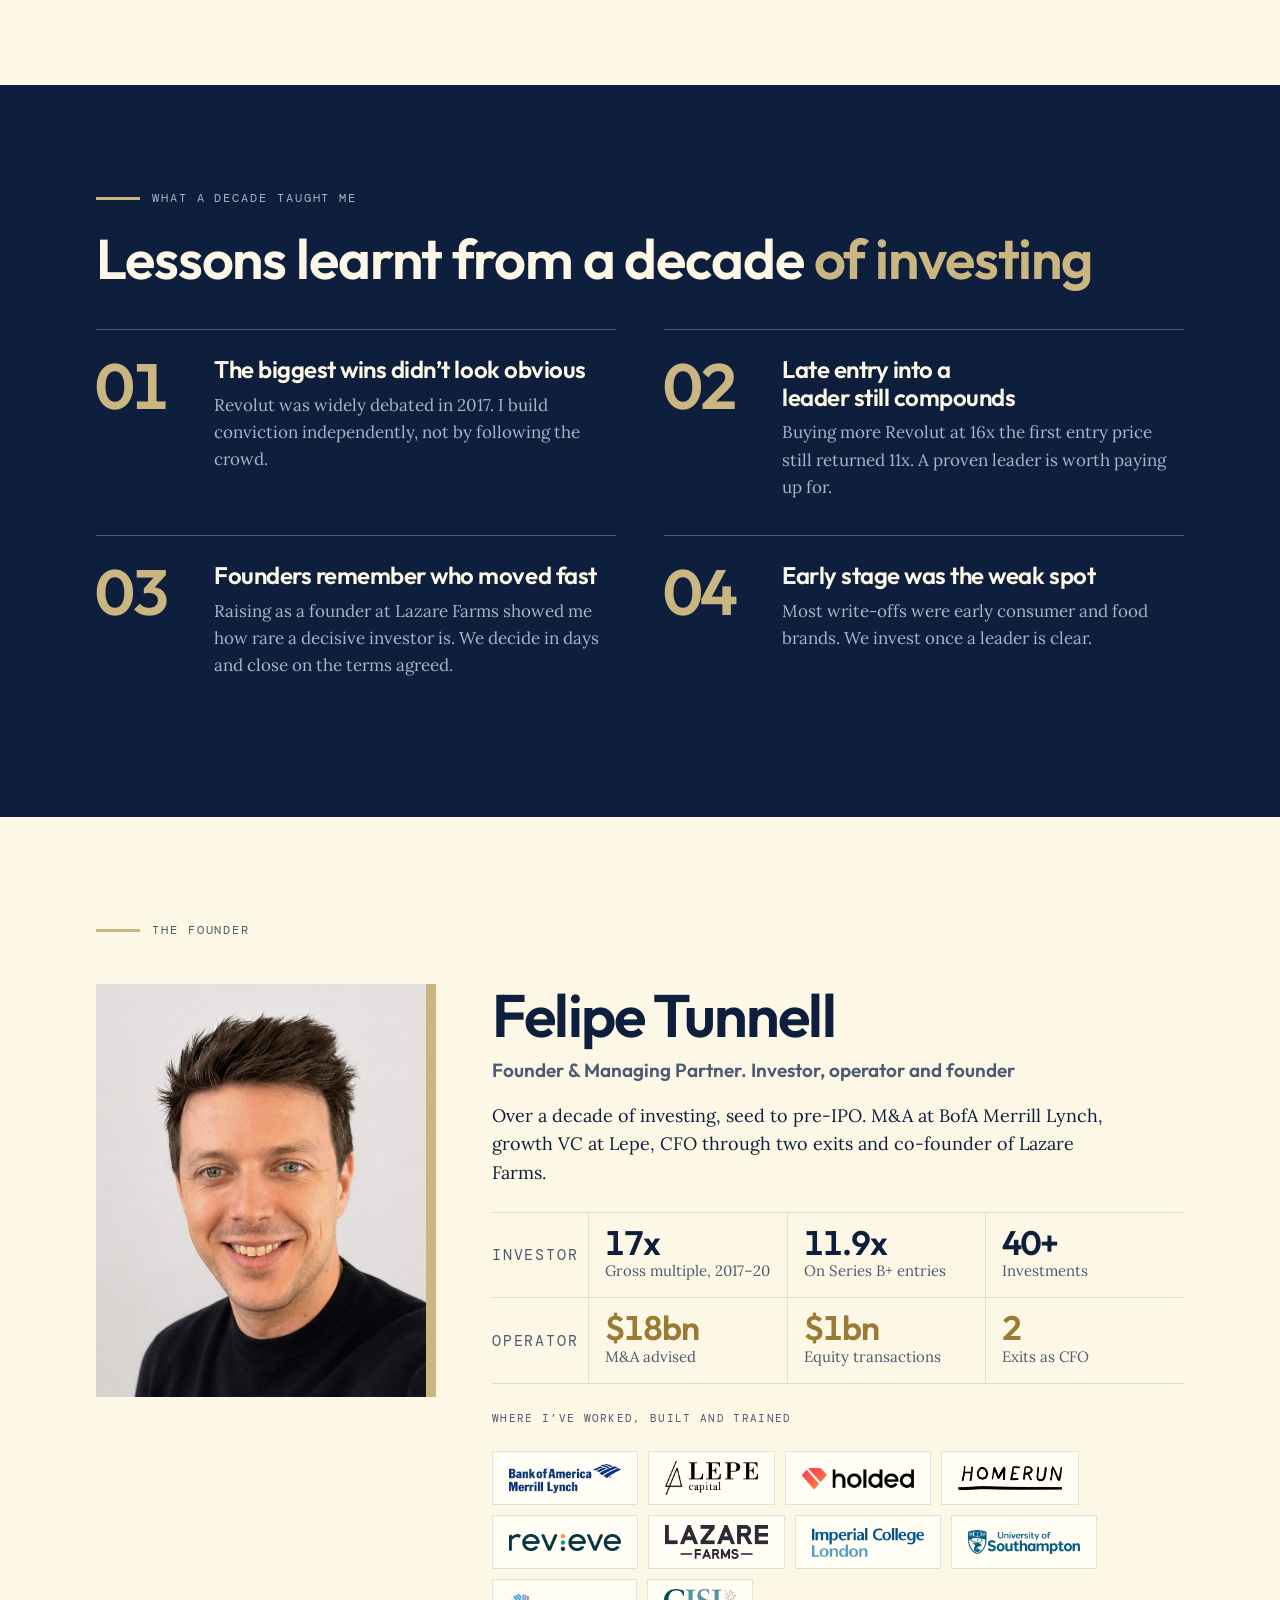
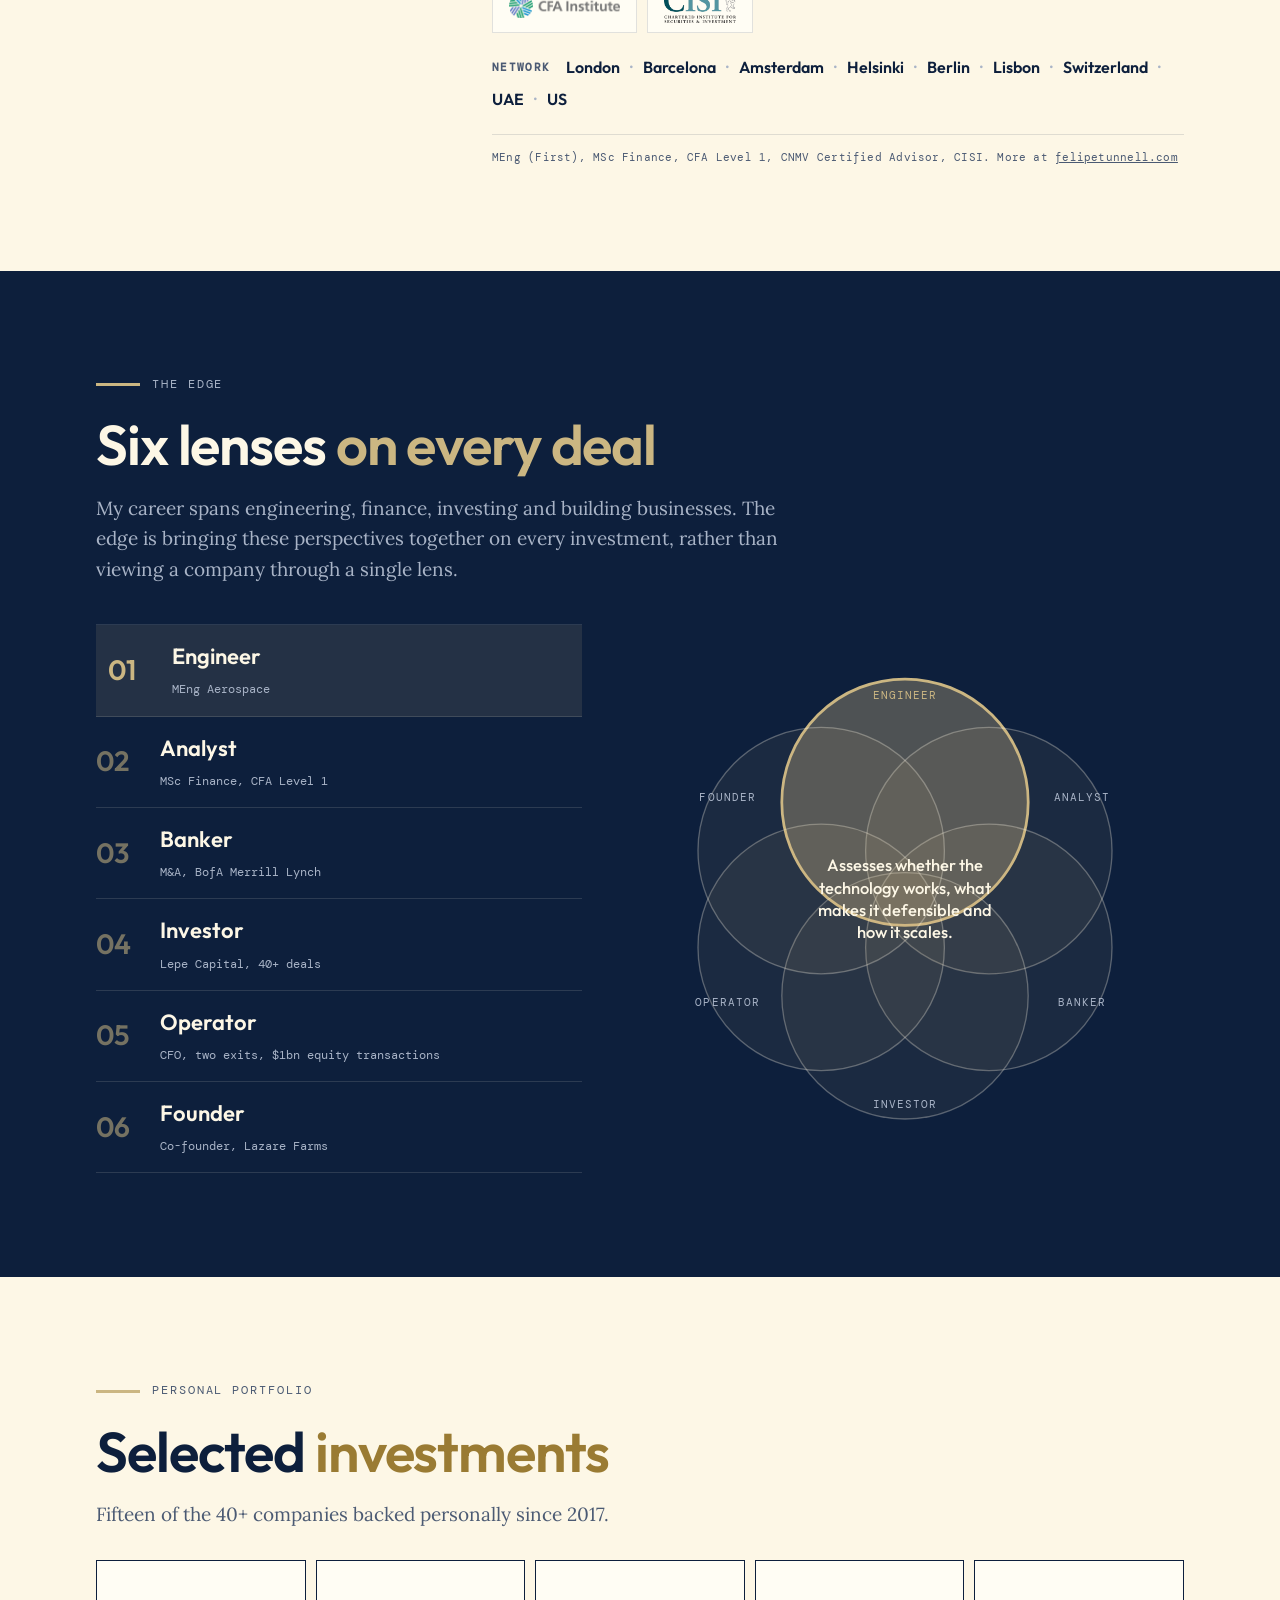
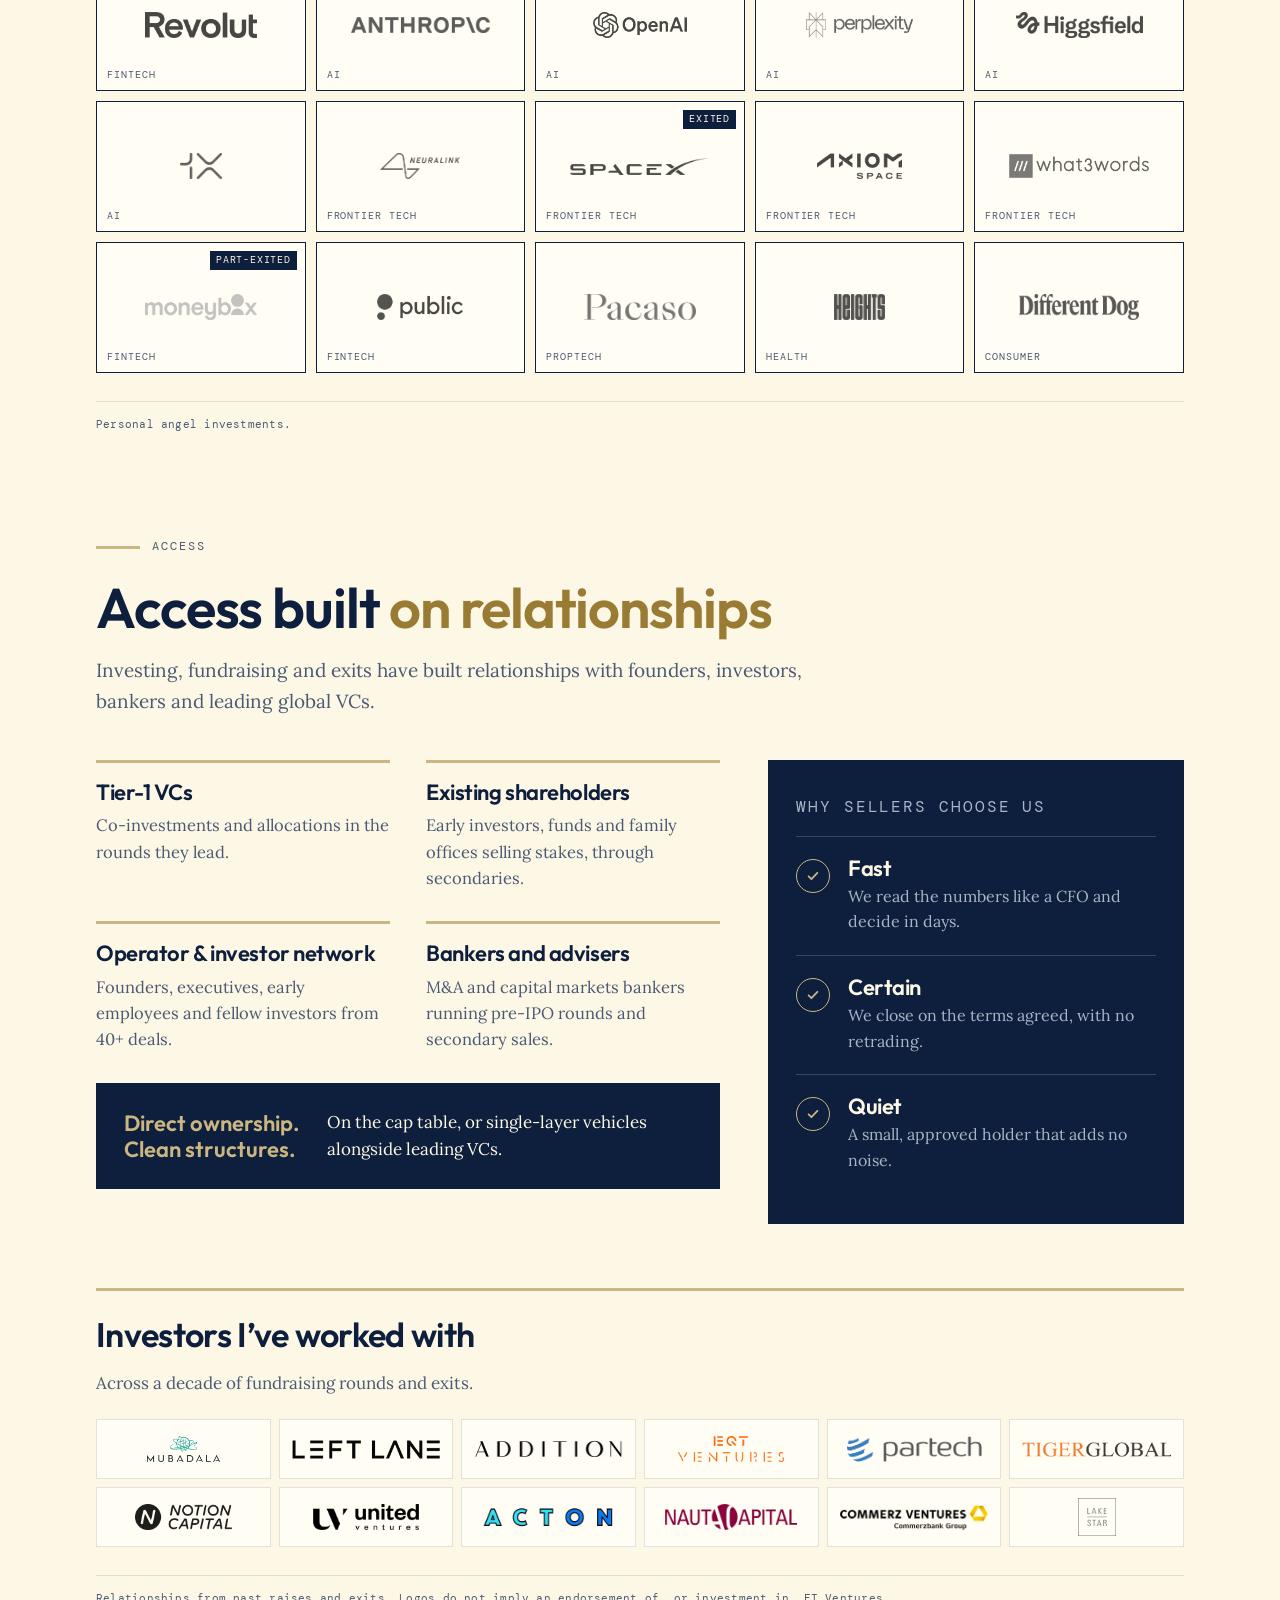
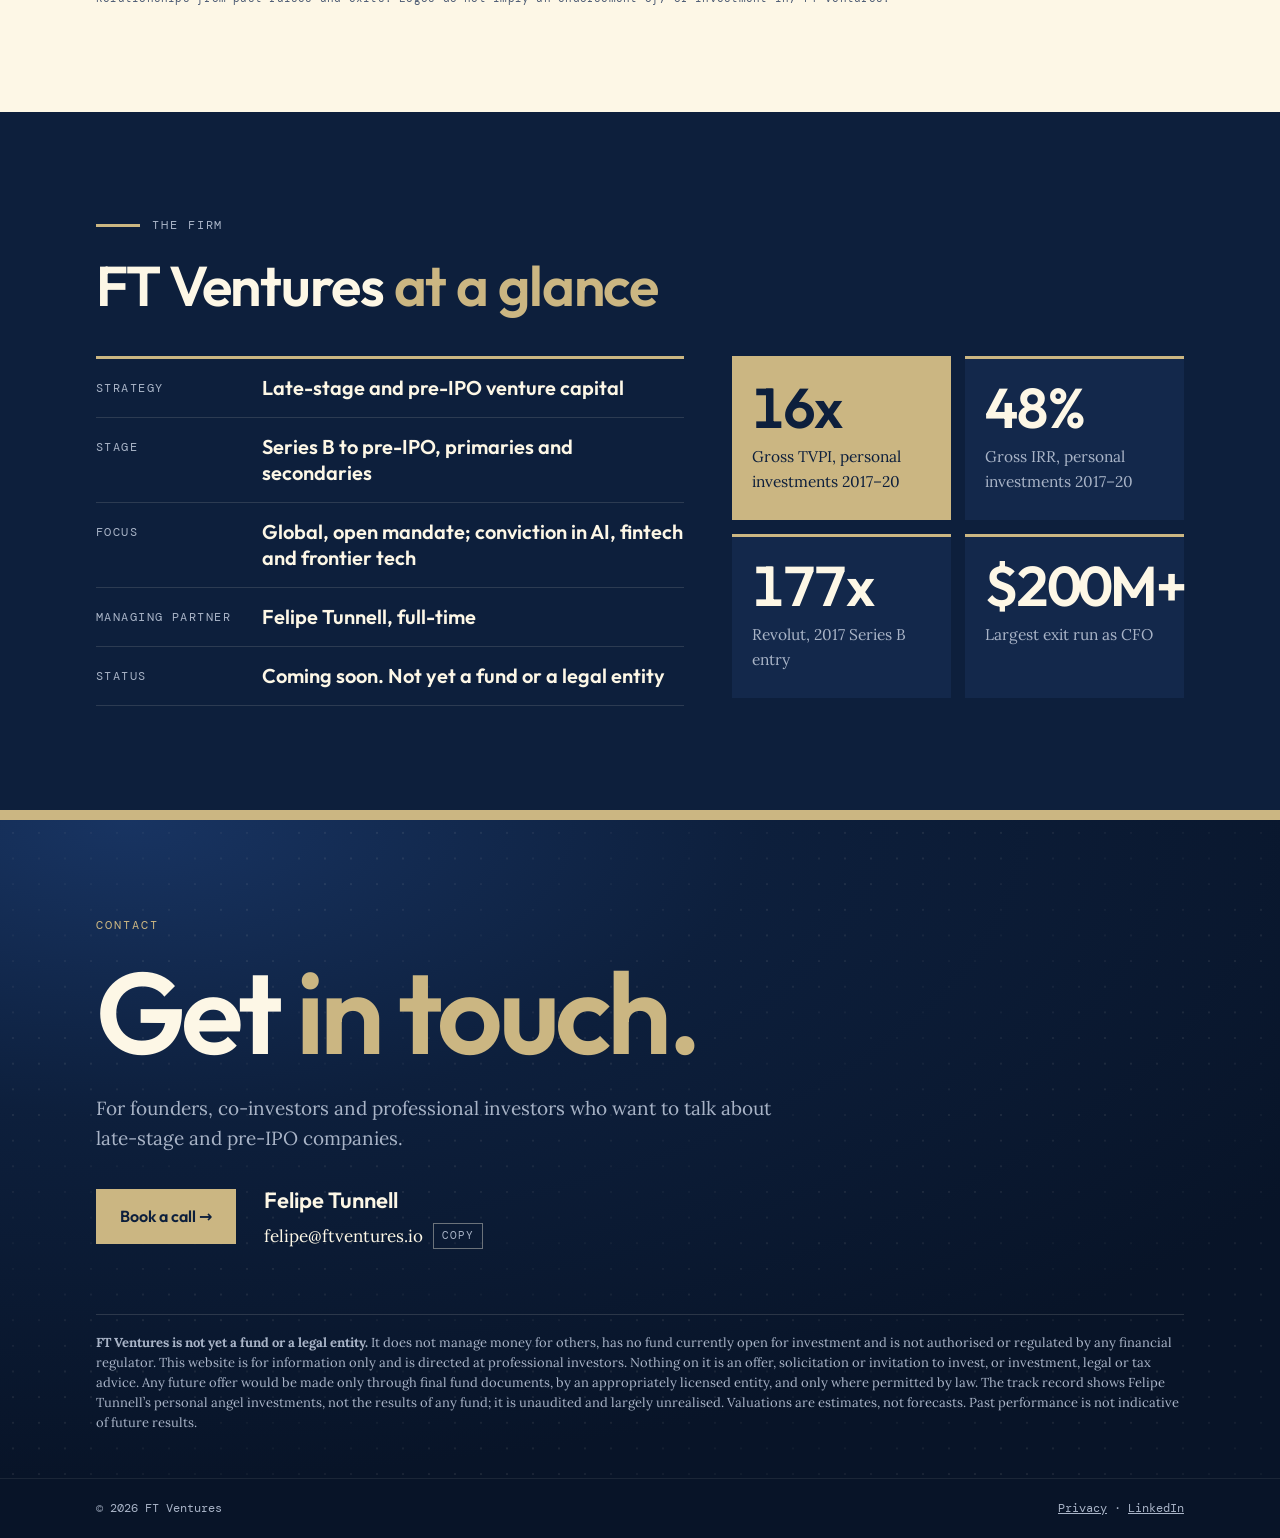
==== commit d0a3dc30: "Contact line wording Co-Authored-By: Claude Opus 5.5 <noreply@anthropic.com> Claude-Session: https:/" ====
--- a/index.html
+++ b/index.html
@@ -847,7 +847,7 @@
   <div class="wrap rv">
     <p class="eye">Contact</p>
     <h2>Get <span>in touch.</span></h2>
-    <p class="lede" style="color:var(--mist);margin-top:26px">For founders, co-investors and professional investors who want to talk late-stage and pre-IPO companies.</p>
+    <p class="lede" style="color:var(--mist);margin-top:26px">For founders, co-investors and professional investors who want to talk about late-stage and pre-IPO companies.</p>
     <div class="contact">
       <a class="btn mag" href="https://www.ftventures.io/call" target="_blank" rel="noopener">Book a call →</a>
       <div class="who"><b>Felipe Tunnell</b><span><span id="em">felipe@ftventures.io</span><button class="copy" type="button" id="copy">Copy</button></span></div>
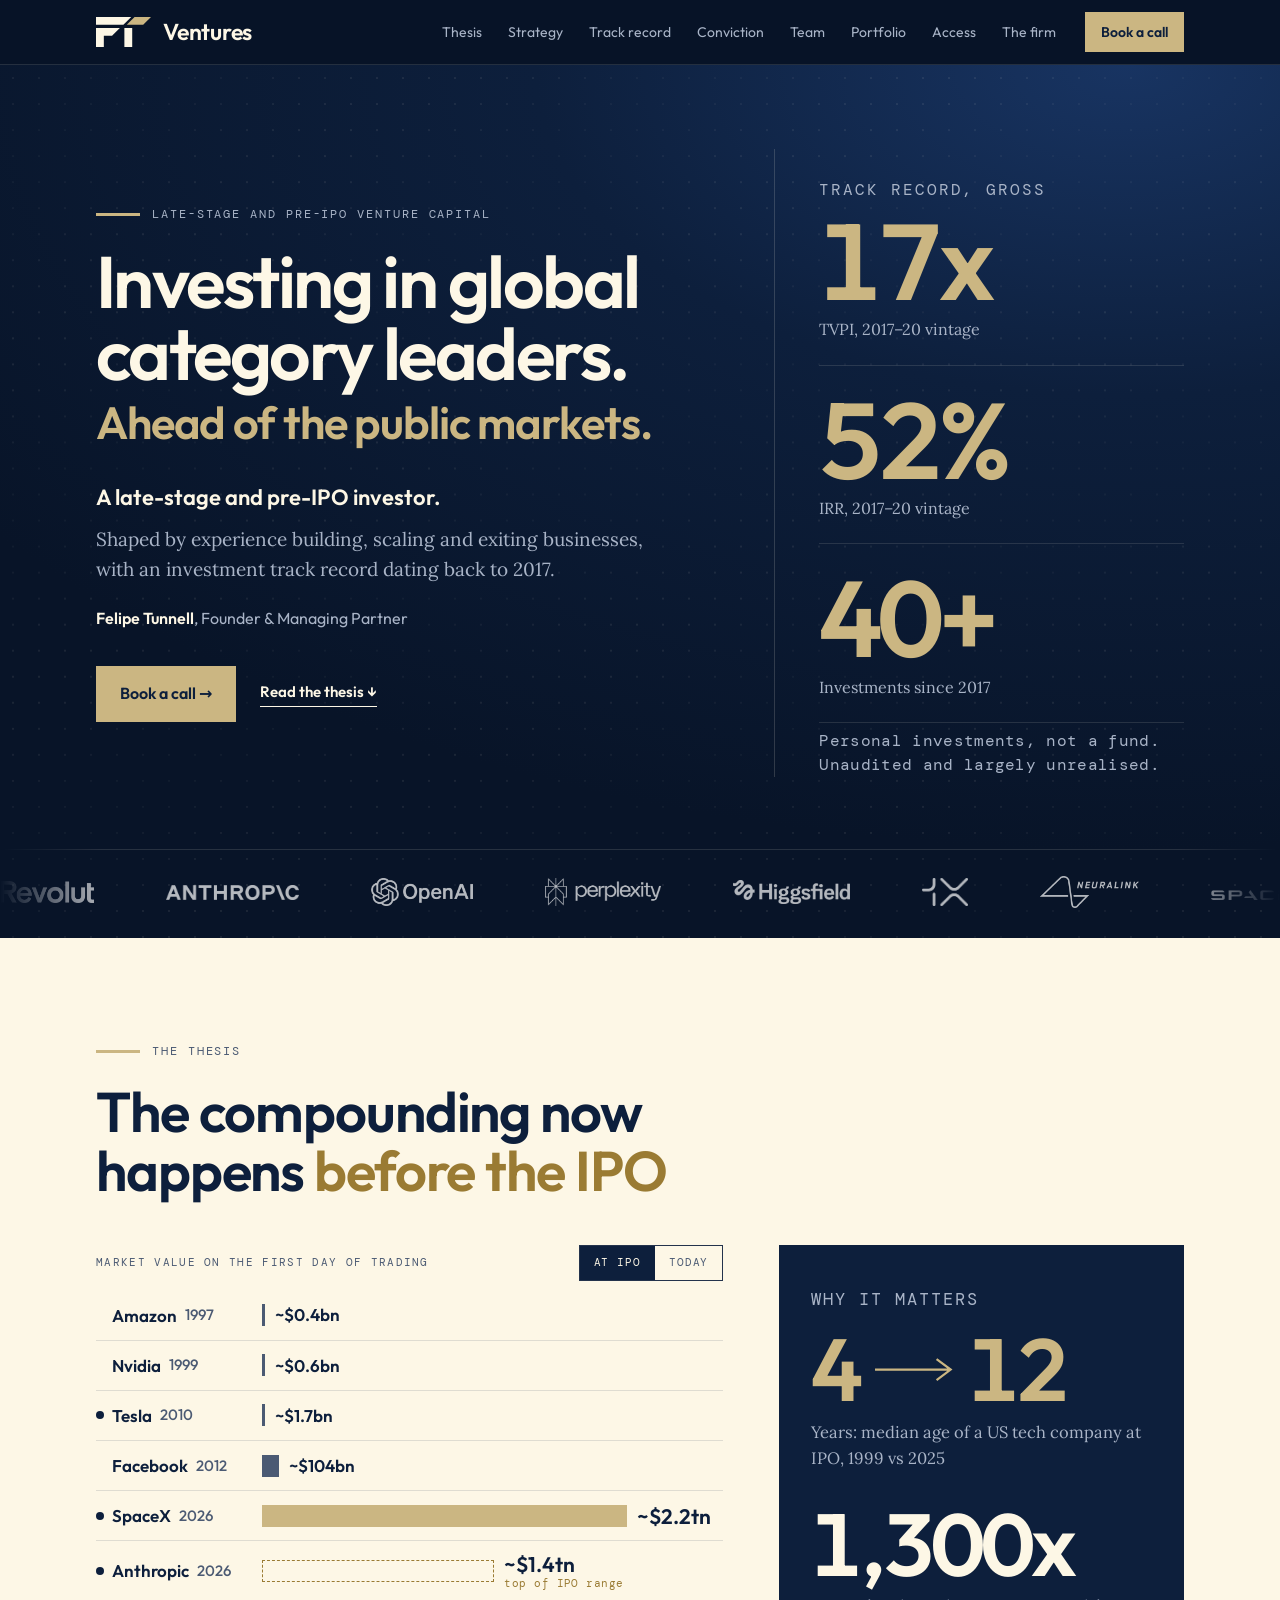
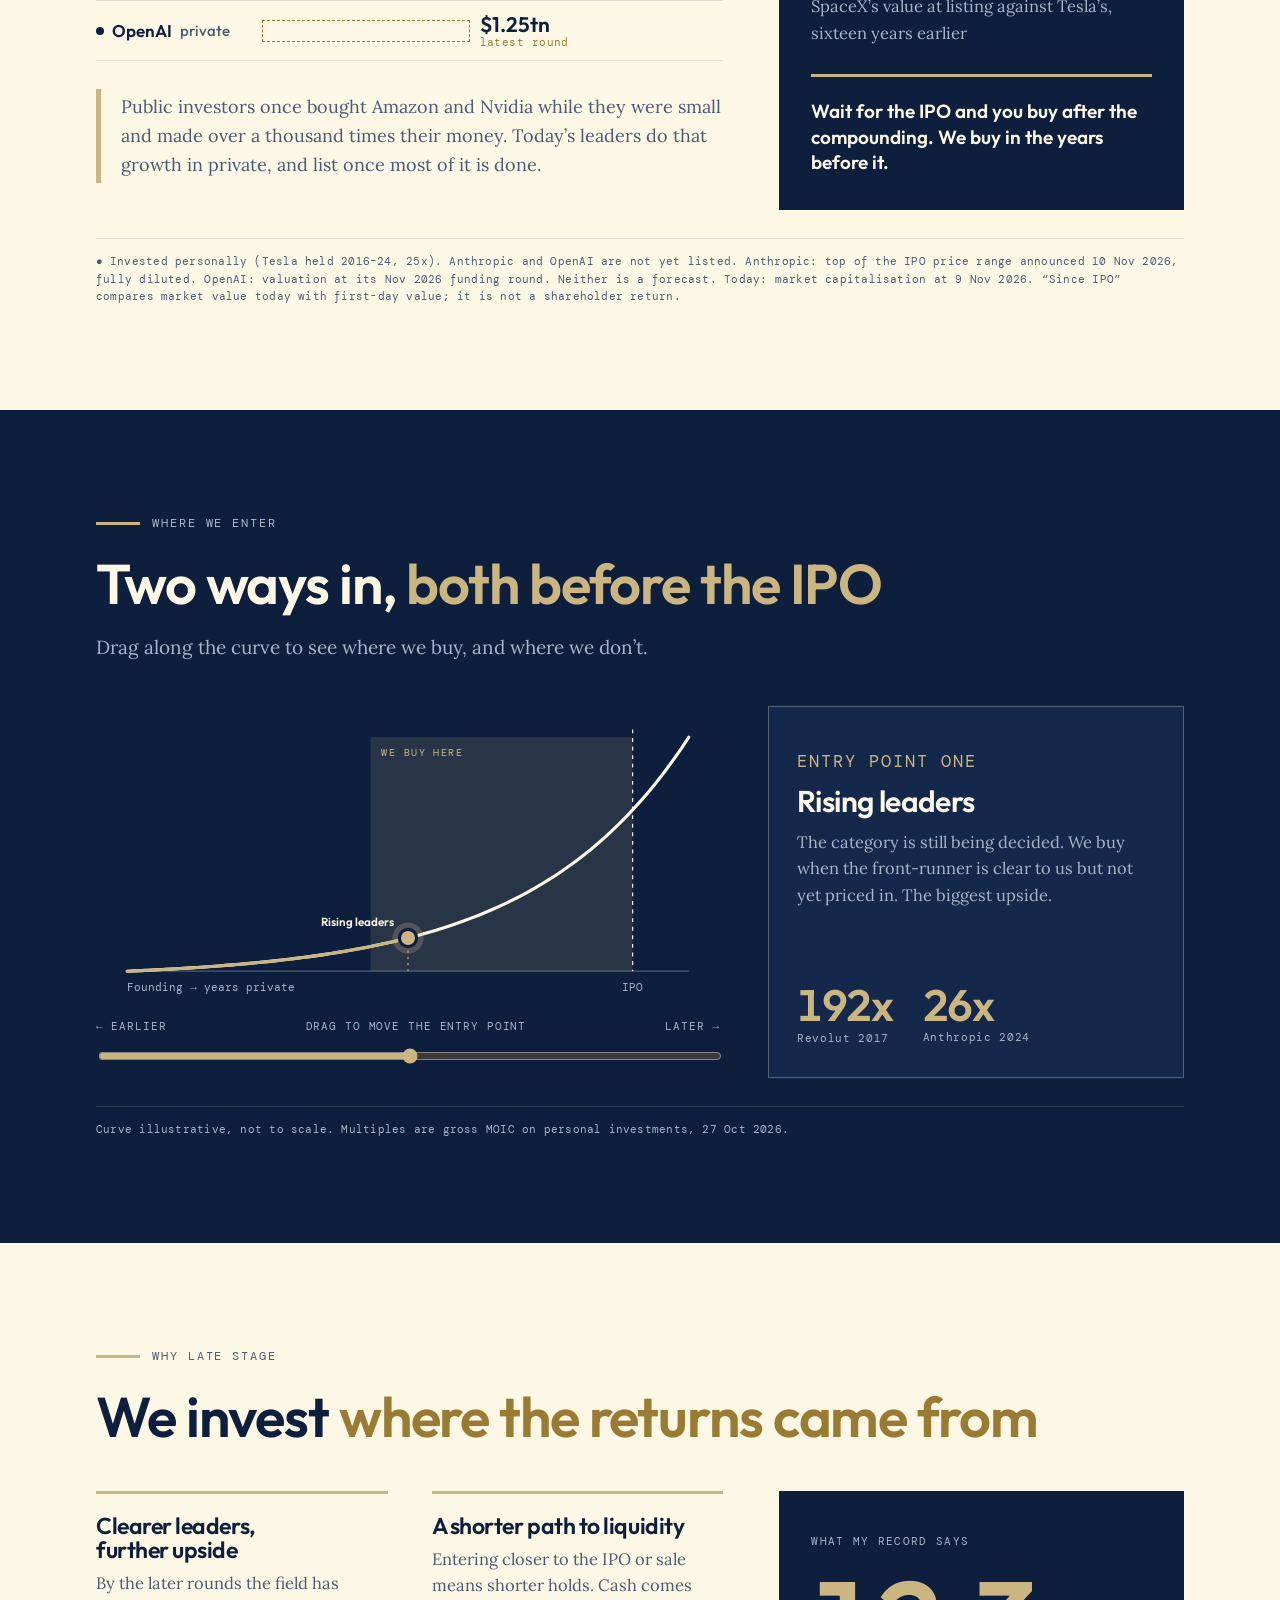
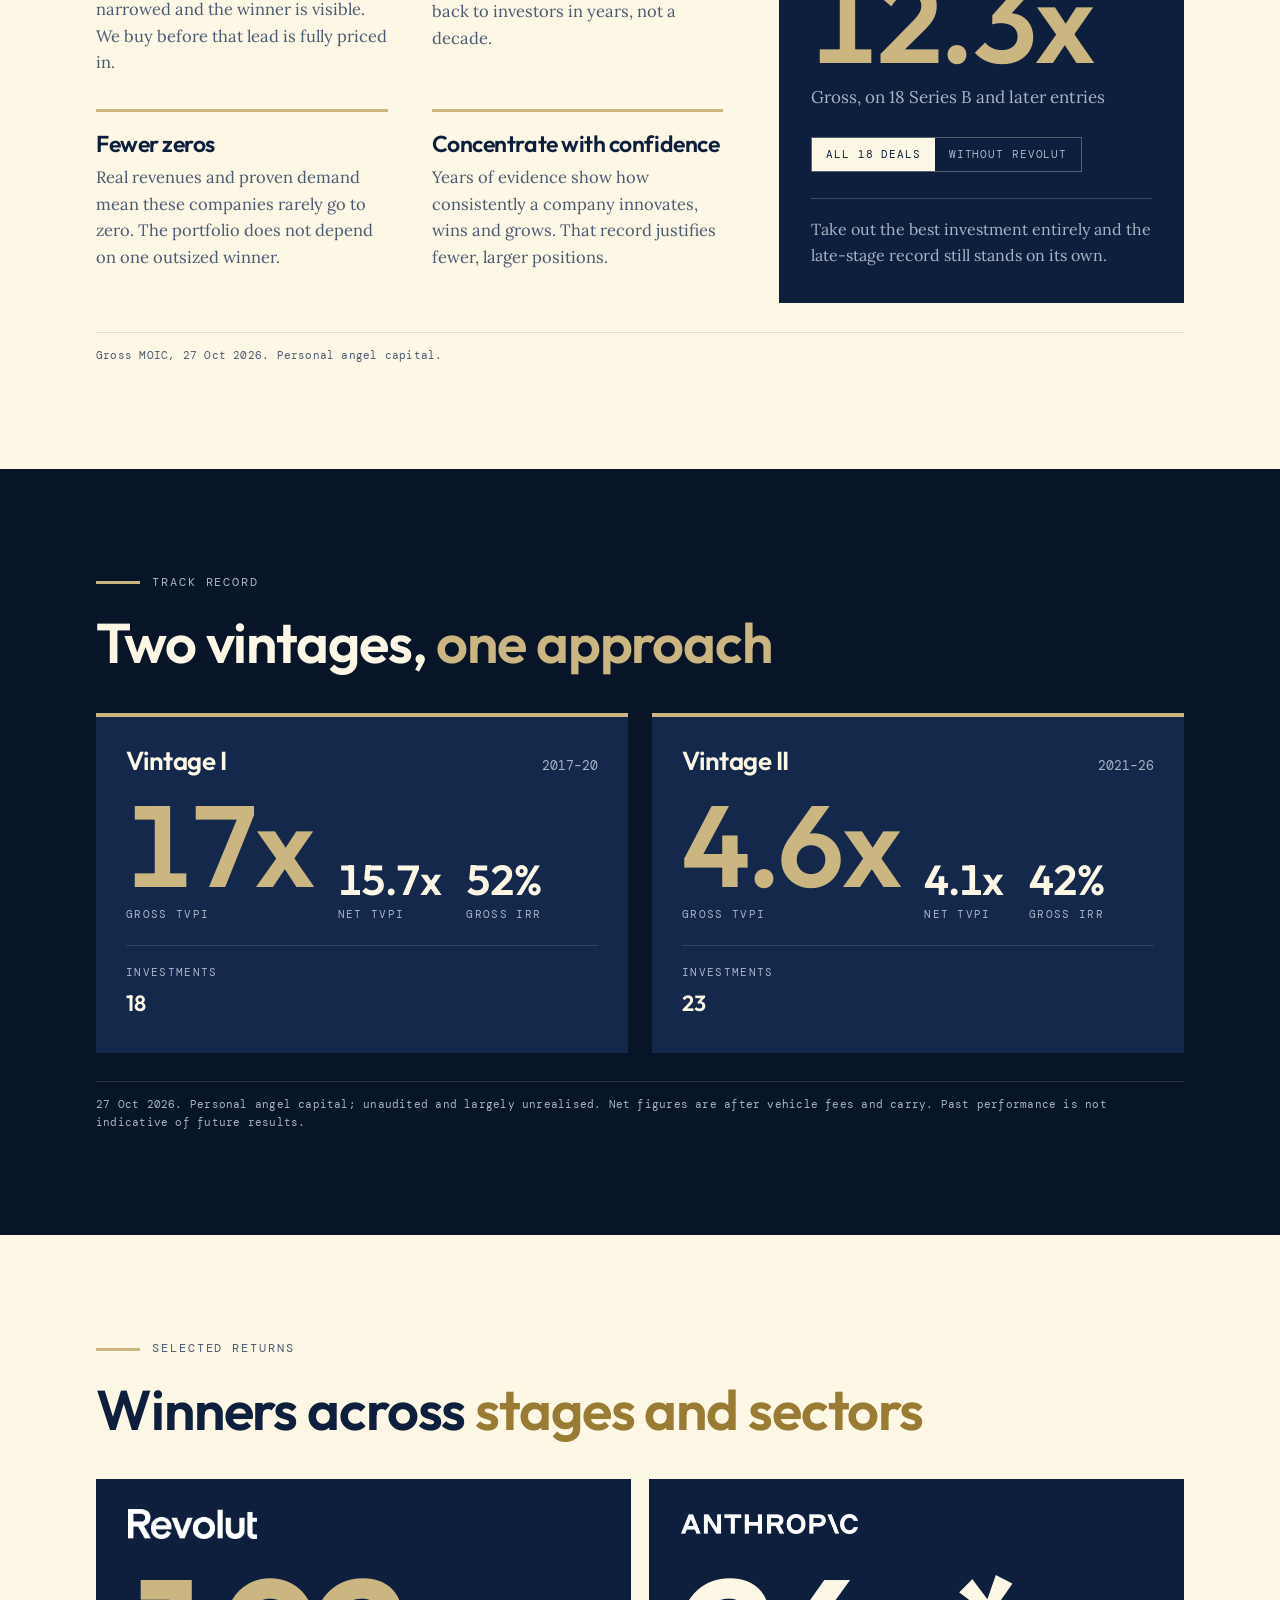
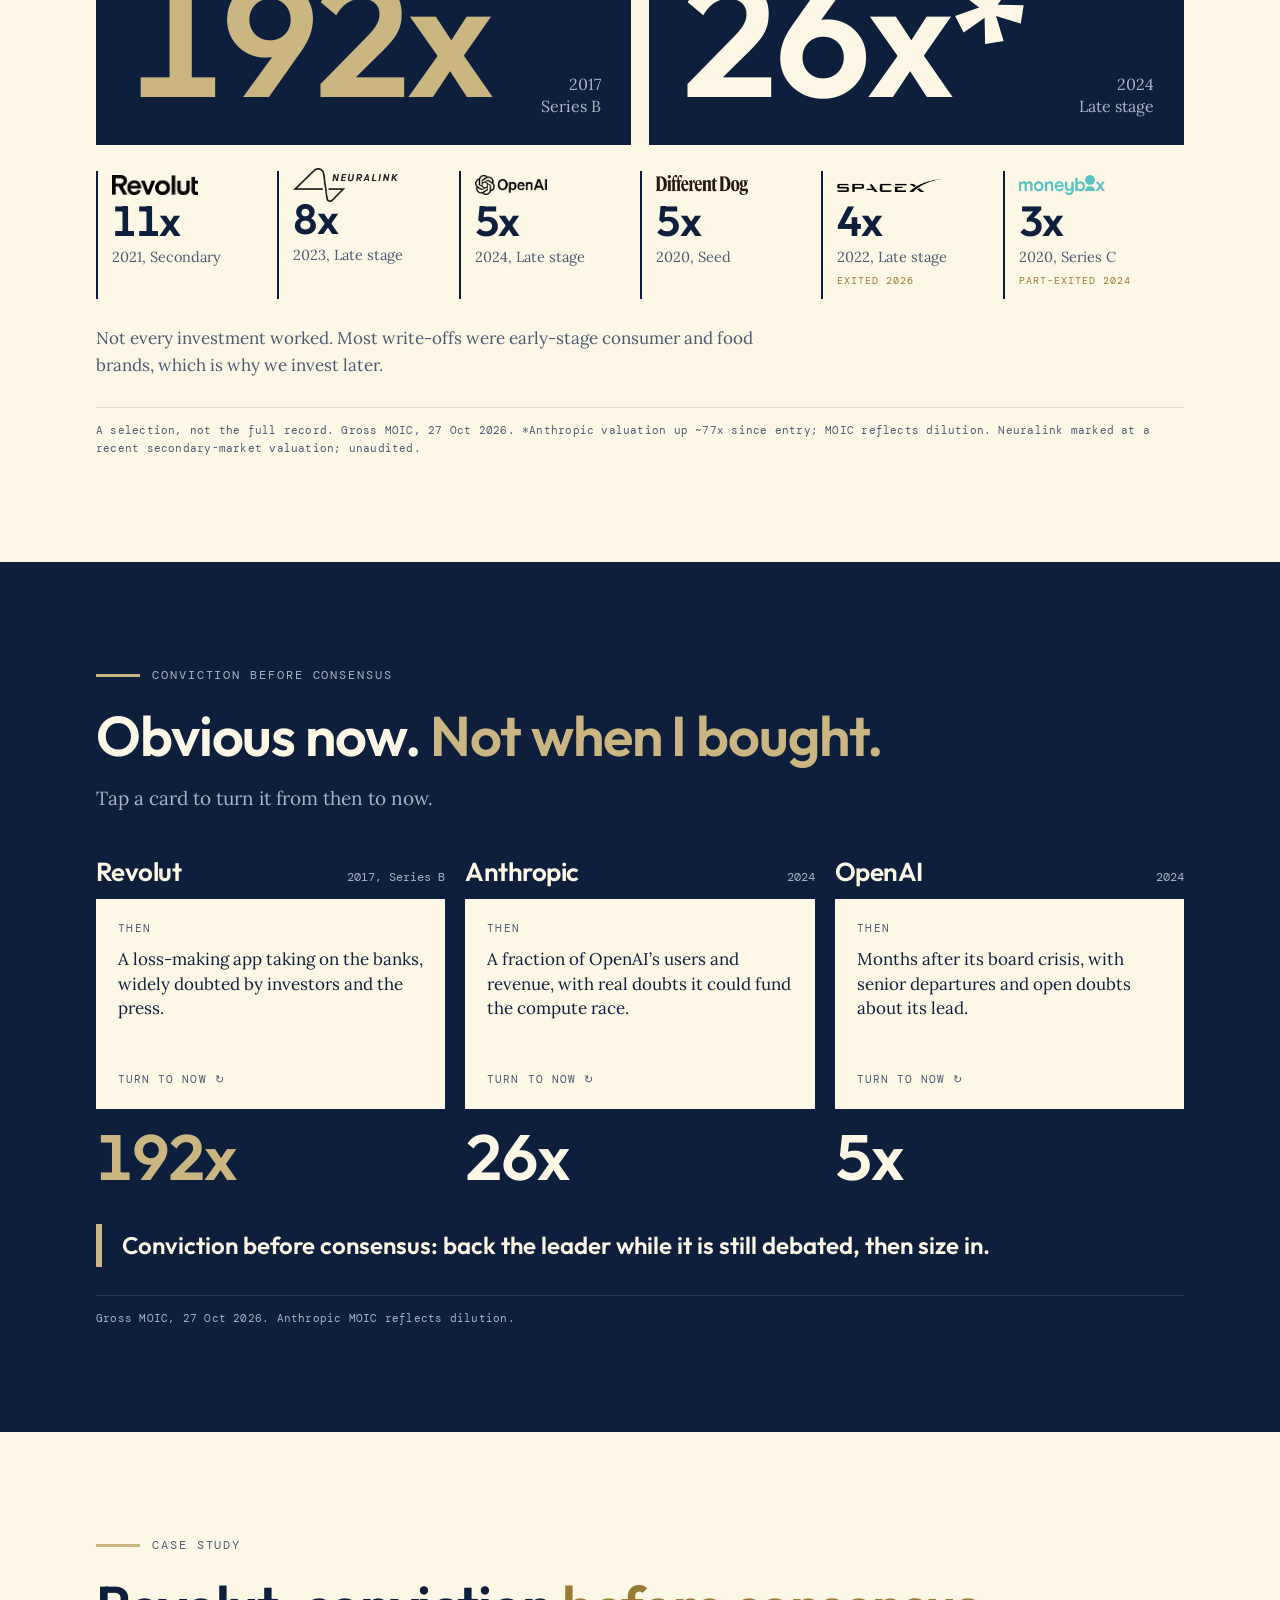
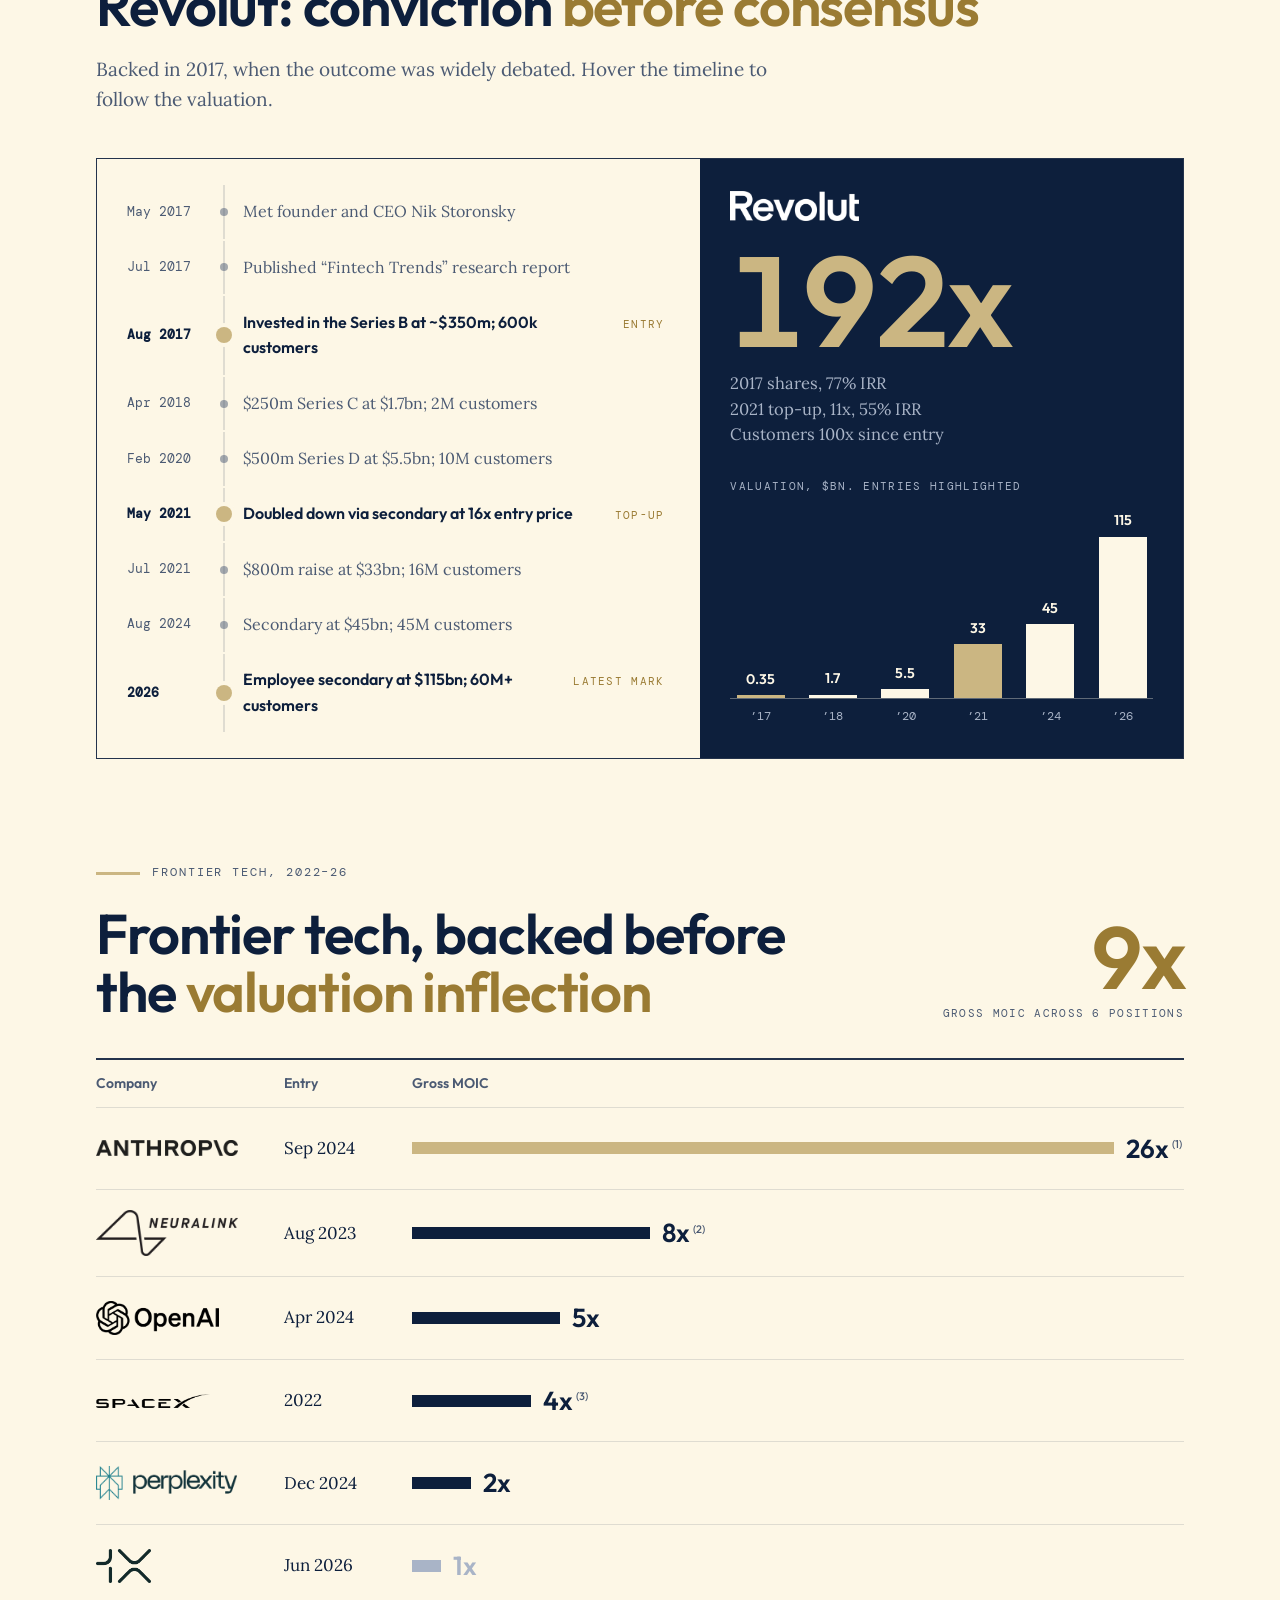
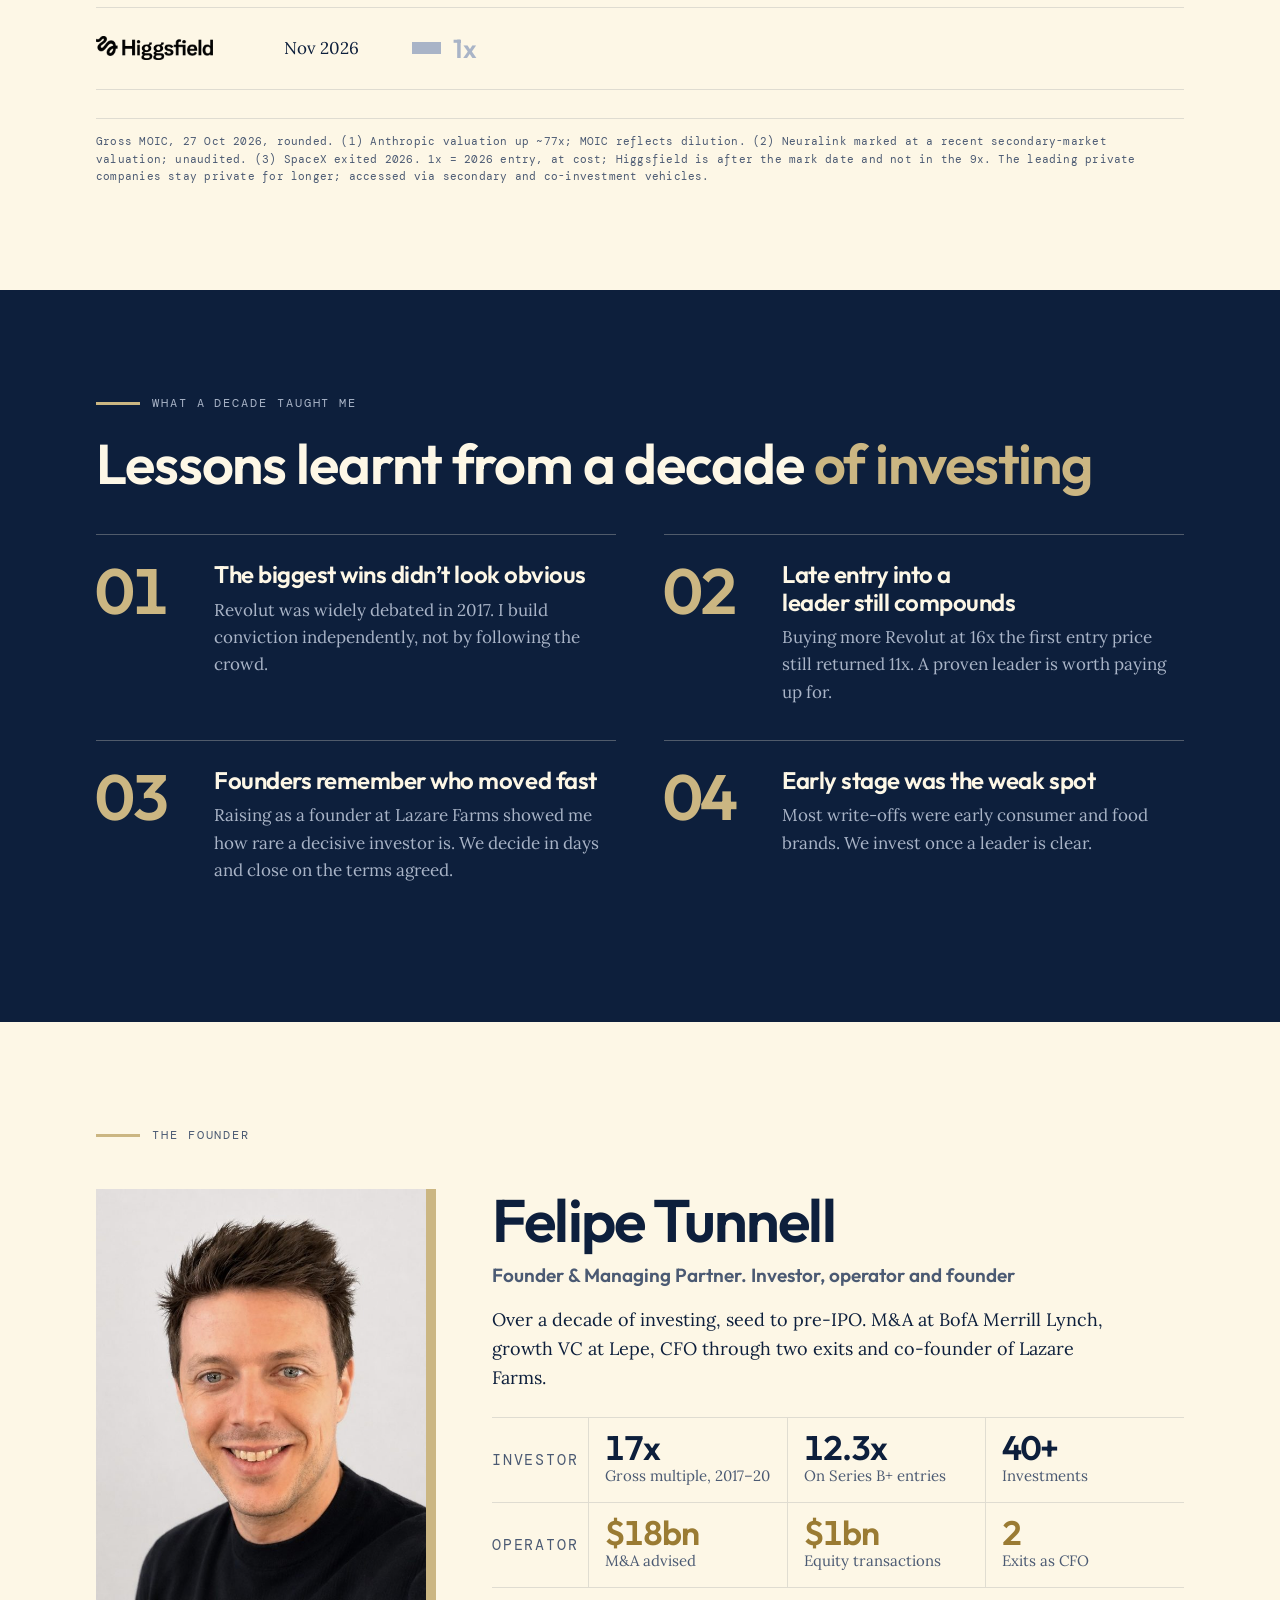
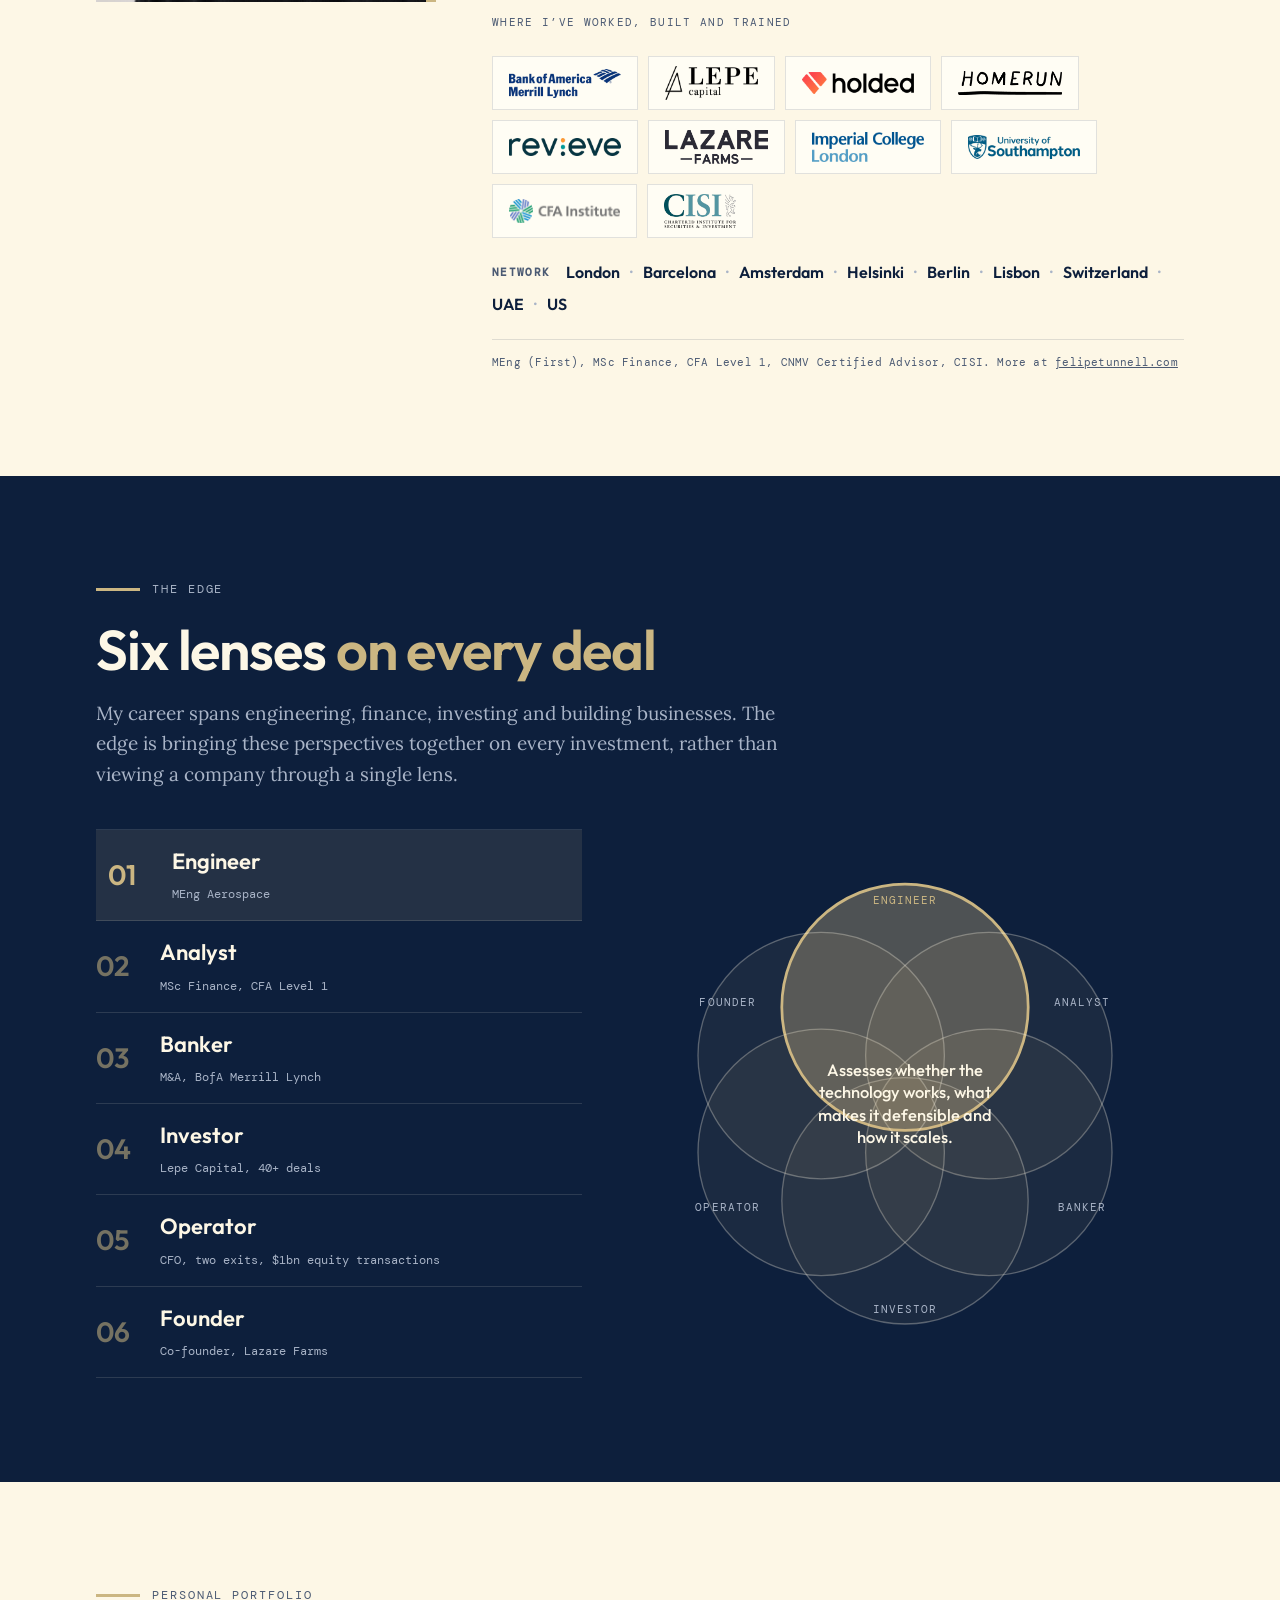
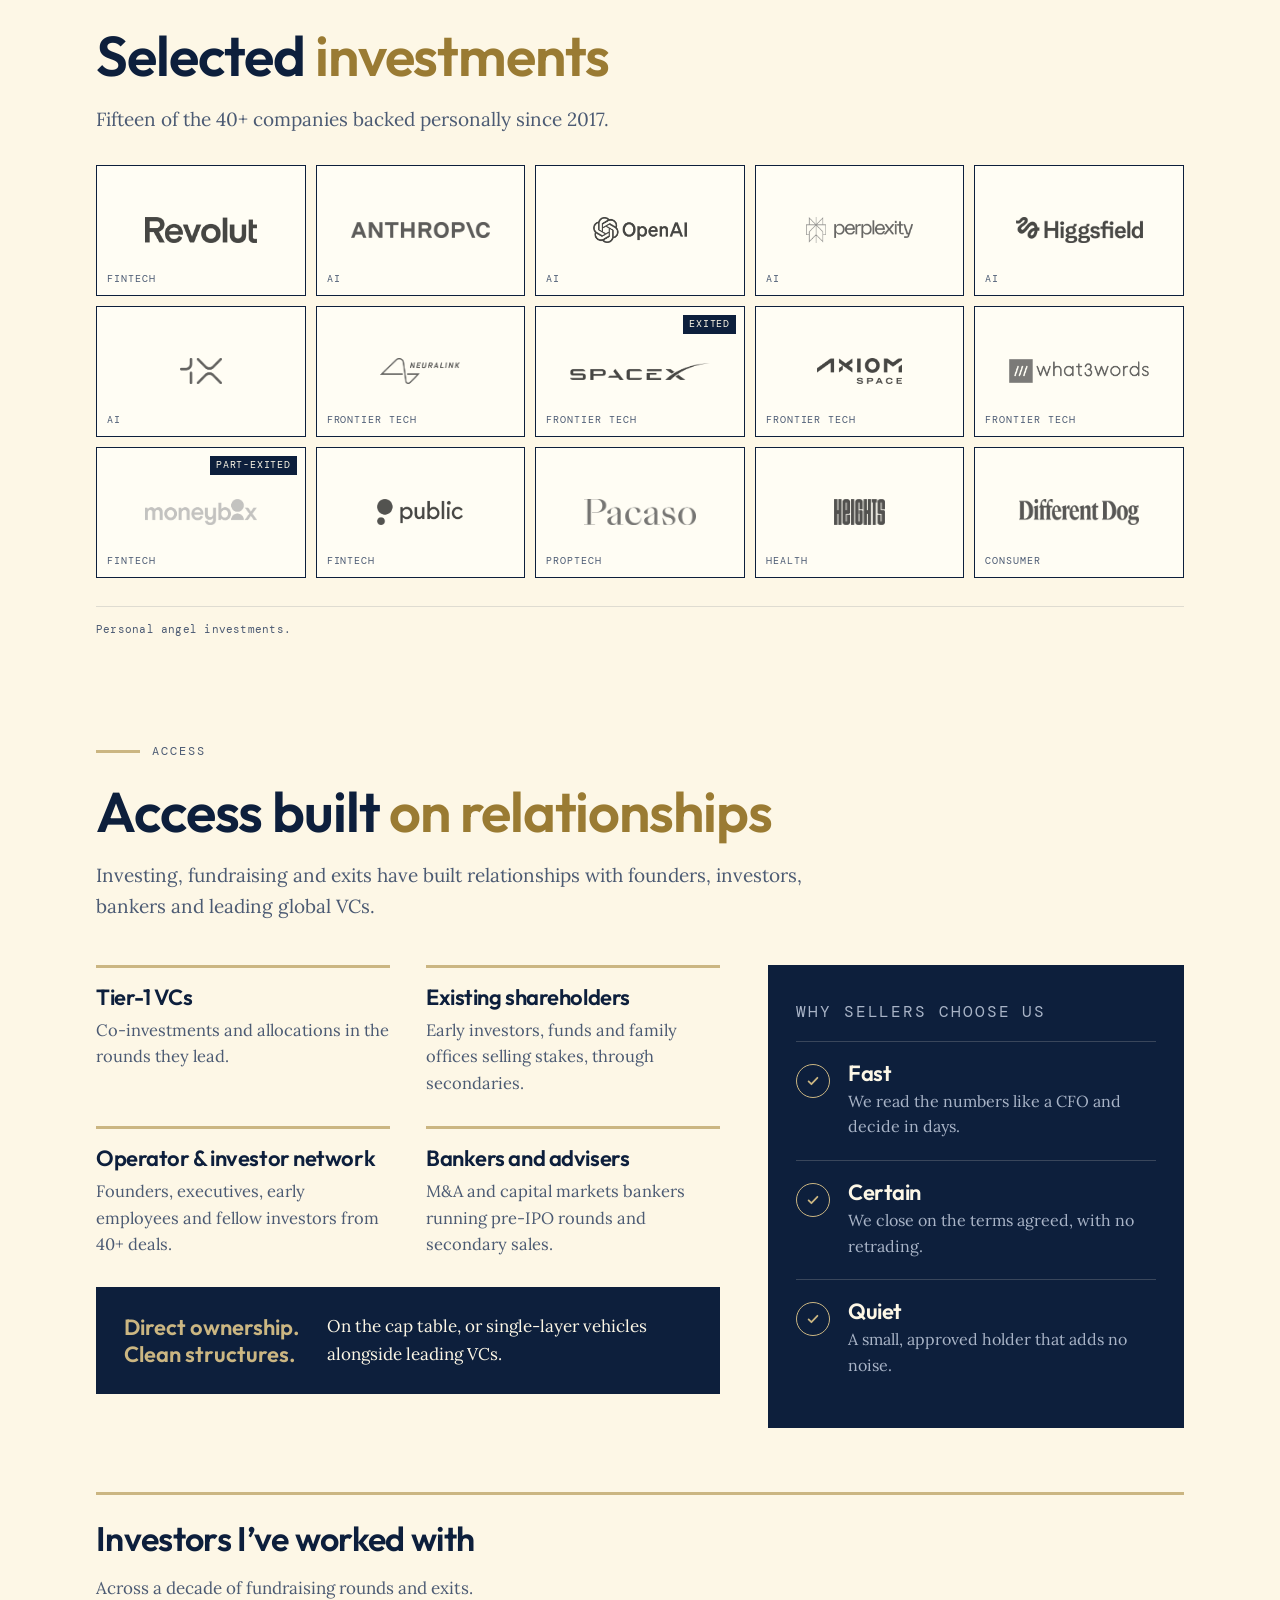
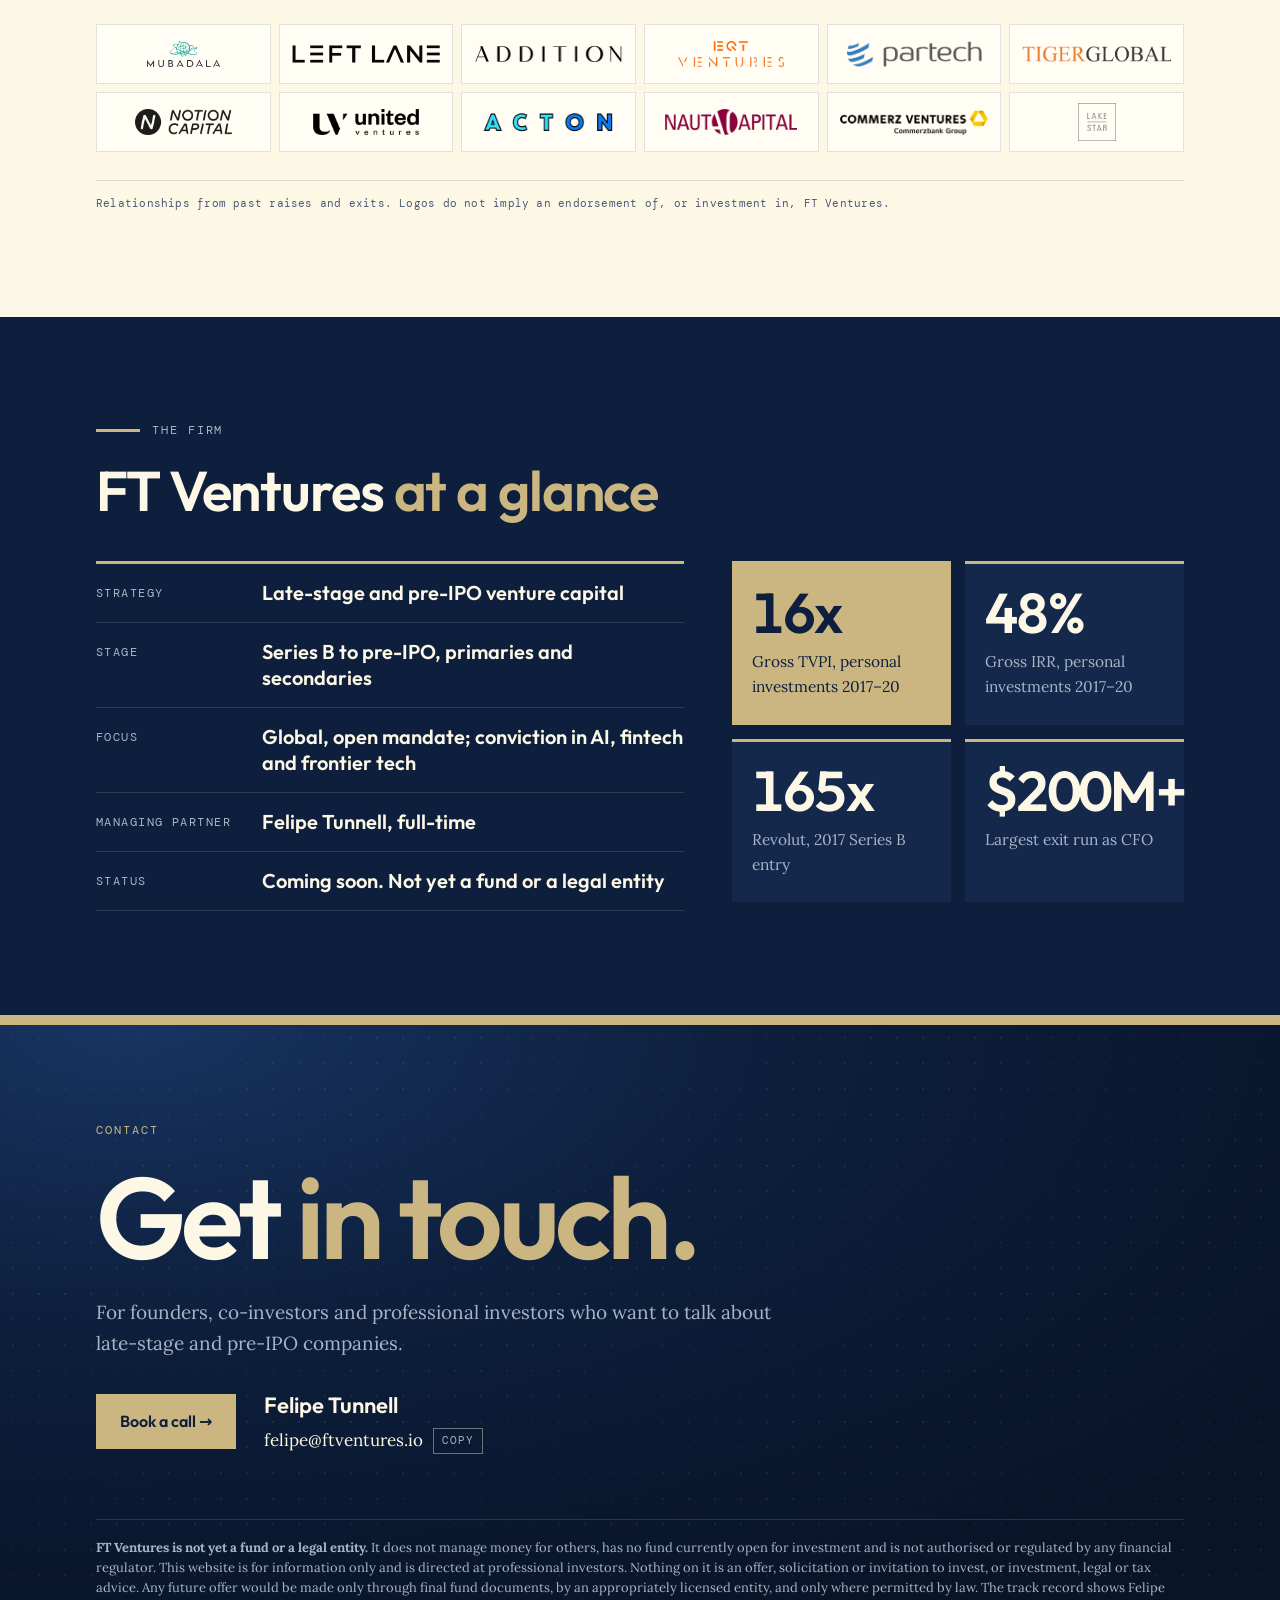
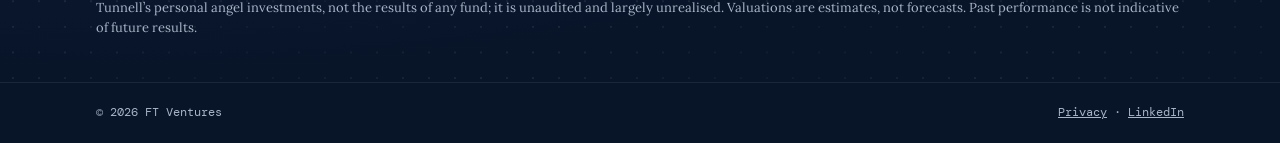
==== commit e7b9f461: "Add Neuralink at secondary mark; update Series B+, Vintage II and frontier tech figures Co-Authored-" ====
--- a/index.html
+++ b/index.html
@@ -300,6 +300,7 @@
 .ai-m{display:flex;align-items:center;gap:12px;min-width:0}
 .ai-m i{height:12px;background:var(--navy);width:calc(var(--w)*1%);min-width:4px;transition:width 1.2s cubic-bezier(.2,.7,.2,1);max-width:calc(100% - 70px)}
 .ai-m b{font-family:var(--display);font-weight:600;font-size:26px;white-space:nowrap}
+.ai-m b sup{font-size:.42em;font-weight:500;vertical-align:super;margin-left:3px;color:var(--slate)}
 .ai-r.cost .ai-m i{background:var(--mist)}.ai-r.cost .ai-m b{color:var(--mist)}
 .ai-r.top .ai-m i{background:var(--gold)}
 .js .rv:not(.in) .ai-m i{width:0!important}
@@ -606,7 +607,7 @@
     </div>
     <aside class="rec" id="rec">
       <p class="lab">What my record says</p>
-      <div class="num" id="recNum">11.9x</div>
+      <div class="num" id="recNum">12.3x</div>
       <p id="recCap">Gross, on 18 Series B and later entries</p>
       <div class="seg" role="group" aria-label="Include or exclude Revolut"><button type="button" id="recAll" aria-pressed="true">All 18 deals</button><button type="button" id="recEx" aria-pressed="false">Without Revolut</button></div>
       <p class="foot">Take out the best investment entirely and the late-stage record still stands on its own.</p>
@@ -625,9 +626,9 @@
       <div class="vt-big"><div><span class="num a">17x</span><span class="lab">Gross TVPI</span></div><div><span class="num b">15.7x</span><span class="lab">Net TVPI</span></div><div><span class="num b" data-cu="52" data-suf="%">52%</span><span class="lab">Gross IRR</span></div></div>
       <div class="vt-kv" style="grid-template-columns:1fr;border-bottom:0;padding-bottom:0"><div><span class="lab">Investments</span><b>18</b></div></div>
     </article>
-    <article class="vt" data-g="4.4" data-n="3.9" data-tq="1.6">
+    <article class="vt" data-g="4.6" data-n="4.1" data-tq="1.6">
       <div class="vt-t"><h3>Vintage II</h3><span>2021–26</span></div>
-      <div class="vt-big"><div><span class="num a">4.4x</span><span class="lab">Gross TVPI</span></div><div><span class="num b">3.9x</span><span class="lab">Net TVPI</span></div><div><span class="num b" data-cu="40" data-suf="%">40%</span><span class="lab">Gross IRR</span></div></div>
+      <div class="vt-big"><div><span class="num a">4.6x</span><span class="lab">Gross TVPI</span></div><div><span class="num b">4.1x</span><span class="lab">Net TVPI</span></div><div><span class="num b" data-cu="42" data-suf="%">42%</span><span class="lab">Gross IRR</span></div></div>
       <div class="vt-kv" style="grid-template-columns:1fr;border-bottom:0;padding-bottom:0"><div><span class="lab">Investments</span><b>23</b></div></div>
     </article>
   </div>
@@ -644,14 +645,14 @@
   </div>
   <div class="wn6 st">
     <a href="https://www.revolut.com" target="_blank" rel="noopener"><img src="img/revolut.png" alt="Revolut"><div class="num">11x</div><span>2021, Secondary</span></a>
+    <a href="https://neuralink.com" target="_blank" rel="noopener"><img src="img/neuralink.png" alt="Neuralink" style="height:34px;margin:-7px 0 -9px"><div class="num">8x</div><span>2023, Late stage</span></a>
     <a href="https://openai.com" target="_blank" rel="noopener"><img src="img/openai.png" alt="OpenAI"><div class="num">5x</div><span>2024, Late stage</span></a>
     <a href="https://www.differentdog.com" target="_blank" rel="noopener"><img src="img/differentdog.png" alt="Different Dog"><div class="num">5x</div><span>2020, Seed</span></a>
     <a href="https://www.spacex.com" target="_blank" rel="noopener"><img src="img/spacex.png" alt="SpaceX" style="height:13px;margin:3.5px 0"><div class="num">4x</div><span>2022, Late stage</span><em>Exited 2026</em></a>
-    <a href="https://www.yourheights.com" target="_blank" rel="noopener"><img src="img/heights.png" alt="Heights"><div class="num">3x</div><span>2021, Seed</span></a>
-    <a href="https://www.moneyboxapp.com" target="_blank" rel="noopener"><img src="img/moneybox.png" alt="Moneybox"><div class="num">3x</div><span>2020, Series C</span><em>Part-exited 2024</em></a>
+        <a href="https://www.moneyboxapp.com" target="_blank" rel="noopener"><img src="img/moneybox.png" alt="Moneybox"><div class="num">3x</div><span>2020, Series C</span><em>Part-exited 2024</em></a>
   </div>
   <p class="lede" style="font-size:17px;margin-top:26px">Not every investment worked. Most write-offs were early-stage consumer and food brands, which is why we invest later.</p>
-  <p class="fn">A selection, not the full record. Gross MOIC, 27 Oct 2026. *Anthropic valuation up ~77x since entry; MOIC reflects dilution.</p>
+  <p class="fn">A selection, not the full record. Gross MOIC, 27 Oct 2026. *Anthropic valuation up ~77x since entry; MOIC reflects dilution. Neuralink marked at a recent secondary-market valuation; unaudited.</p>
 </div></section>
 
 <!-- 6 CONVICTION -->
@@ -674,7 +675,7 @@
       <button class="flip" type="button" aria-pressed="false"><span class="flip-in">
         <span class="face then"><span class="lab"><span>Then</span></span>Months after its board crisis, with senior departures and open doubts about its lead.<span class="tap">Turn to now ↻</span></span>
         <span class="face now"><span class="lab"><span>Now</span></span>ChatGPT is the most-used AI assistant in the world.<span class="tap">Back to then ↻</span></span></span></button>
-      <div class="num">5.3x</div></div>
+      <div class="num">5x</div></div>
   </div>
   <p class="motto">Conviction before consensus: back the leader while it is still debated, then size in.</p>
   <p class="fn">Gross MOIC, 27 Oct 2026. Anthropic MOIC reflects dilution.</p>
@@ -713,18 +714,20 @@
 
 <!-- 8 AI -->
 <section class="s" id="ai" style="padding-top:0"><div class="wrap rv">
-  <p class="eye">AI portfolio, 2024–26</p>
-  <div class="vt-head"><h2>Frontier AI, backed before the <span class="au">valuation inflection</span></h2>
-    <div style="text-align:right"><div class="num" style="font-size:clamp(56px,7vw,88px);color:var(--gold-d)" data-cu="9.8" data-suf="x" data-dec="1">9.8x</div><p class="lab" style="margin-top:6px">Gross MOIC across 4 AI positions</p></div></div>
+  <p class="eye">Frontier tech, 2022–26</p>
+  <div class="vt-head"><h2>Frontier tech, backed before the <span class="au">valuation inflection</span></h2>
+    <div style="text-align:right"><div class="num" style="font-size:clamp(56px,7vw,88px);color:var(--gold-d)" data-cu="9" data-suf="x">9x</div><p class="lab" style="margin-top:6px">Gross MOIC across 6 positions</p></div></div>
   <div class="ai">
     <div class="ai-r ai-h"><span>Company</span><span>Entry</span><span>Gross MOIC</span></div>
-    <div class="ai-r top"><img src="img/anthropic.png" alt="Anthropic" style="height:16px"><span class="v e">Sep 2024</span><div class="ai-m"><i style="--w:100"></i><b>26x*</b></div></div>
-    <div class="ai-r"><img src="img/openai.png" alt="OpenAI" class="t"><span class="v e">Apr 2024</span><div class="ai-m"><i style="--w:20.4"></i><b>5.3x</b></div></div>
-    <div class="ai-r"><img src="img/perplexity.png" alt="Perplexity" class="t"><span class="v e">Dec 2024</span><div class="ai-m"><i style="--w:6.2"></i><b>1.6x</b></div></div>
-    <div class="ai-r cost"><img src="img/1x.png" alt="1X" class="t"><span class="v e">Jun 2026</span><div class="ai-m"><i style="--w:3.8"></i><b>1.0x</b></div></div>
-    <div class="ai-r cost"><img src="img/higgsfield.png" alt="Higgsfield"><span class="v e">Nov 2026</span><div class="ai-m"><i style="--w:3.8"></i><b>1.0x</b></div></div>
-  </div>
-  <p class="fn">Gross MOIC, 27 Oct 2026. *Valuation up ~77x; MOIC reflects dilution. 1.0x = 2026 entry, at cost. The leading AI platforms stay private for longer; accessed via secondary and co-investment vehicles.</p>
+    <div class="ai-r top"><img src="img/anthropic.png" alt="Anthropic" style="height:16px"><span class="v e">Sep 2024</span><div class="ai-m"><i style="--w:100"></i><b>26x<sup>(1)</sup></b></div></div>
+    <div class="ai-r"><img src="img/neuralink.png" alt="Neuralink" style="height:46px"><span class="v e">Aug 2023</span><div class="ai-m"><i style="--w:30.8"></i><b>8x<sup>(2)</sup></b></div></div>
+    <div class="ai-r"><img src="img/openai.png" alt="OpenAI" class="t"><span class="v e">Apr 2024</span><div class="ai-m"><i style="--w:19.2"></i><b>5x</b></div></div>
+    <div class="ai-r"><img src="img/spacex.png" alt="SpaceX" style="height:14px"><span class="v e">2022</span><div class="ai-m"><i style="--w:15.4"></i><b>4x<sup>(3)</sup></b></div></div>
+    <div class="ai-r"><img src="img/perplexity.png" alt="Perplexity" class="t"><span class="v e">Dec 2024</span><div class="ai-m"><i style="--w:7.7"></i><b>2x</b></div></div>
+    <div class="ai-r cost"><img src="img/1x.png" alt="1X" class="t"><span class="v e">Jun 2026</span><div class="ai-m"><i style="--w:3.8"></i><b>1x</b></div></div>
+    <div class="ai-r cost"><img src="img/higgsfield.png" alt="Higgsfield"><span class="v e">Nov 2026</span><div class="ai-m"><i style="--w:3.8"></i><b>1x</b></div></div>
+  </div>
+  <p class="fn">Gross MOIC, 27 Oct 2026, rounded. (1) Anthropic valuation up ~77x; MOIC reflects dilution. (2) Neuralink marked at a recent secondary-market valuation; unaudited. (3) SpaceX exited 2026. 1x = 2026 entry, at cost; Higgsfield is after the mark date and not in the 9x. The leading private companies stay private for longer; accessed via secondary and co-investment vehicles.</p>
 </div></section>
 
 <!-- 9 LESSONS -->
@@ -749,7 +752,7 @@
       <p class="role">Founder &amp; Managing Partner. Investor, operator and founder</p>
       <p class="bio">Over a decade of investing, seed to pre-IPO. M&amp;A at BofA Merrill Lynch, growth VC at Lepe, CFO through two exits and co-founder of Lazare Farms.</p>
       <div class="io">
-        <div><span class="lab">Investor</span><div class="c"><b class="num">17x</b><span>Gross multiple, 2017–20</span></div><div class="c"><b class="num">11.9x</b><span>On Series B+ entries</span></div><div class="c"><b class="num">40+</b><span>Investments</span></div></div>
+        <div><span class="lab">Investor</span><div class="c"><b class="num">17x</b><span>Gross multiple, 2017–20</span></div><div class="c"><b class="num">12.3x</b><span>On Series B+ entries</span></div><div class="c"><b class="num">40+</b><span>Investments</span></div></div>
         <div class="op"><span class="lab">Operator</span><div class="c"><b class="num">$18bn</b><span>M&amp;A advised</span></div><div class="c"><b class="num">$1bn</b><span>Equity transactions</span></div><div class="c"><b class="num">2</b><span>Exits as CFO</span></div></div>
       </div>
       <p class="lab" style="margin-top:26px">Where I’ve worked, built and trained</p>
@@ -918,7 +921,7 @@
   const Z=[
    {to:.433,lab:"Too early for us",t:"Early stage",p:"Seed and Series A. The category is undecided and most companies fail. This is where most of my write-offs came from, so we stay out.",ex:[]},
    {to:.66,lab:"Entry point one",t:"Rising leaders",p:"The category is still being decided. We buy when the front-runner is clear to us but not yet priced in. The biggest upside.",ex:[["192x","Revolut 2017"],["26x","Anthropic 2024"]]},
-   {to:.9,lab:"Entry point two",t:"Proven leaders",p:"The winner is clear and years of private growth remain. Less risk, and still several times the money before it lists.",ex:[["11x","Revolut 2021"],["5.3x","OpenAI 2024"]]},
+   {to:.9,lab:"Entry point two",t:"Proven leaders",p:"The winner is clear and years of private growth remain. Less risk, and still several times the money before it lists.",ex:[["11x","Revolut 2021"],["5x","OpenAI 2024"]]},
    {to:1.01,lab:"Too late for us",t:"Public markets",p:"Wait for the IPO and you buy after the compounding. Public investors only get on here.",ex:[]}];
   const panel=$("#cvPanel"),range=$("#cvRange"),svg=$("#cv");let zi=-1;
   function set(v){const x=v/100,cx=px(x),cy=py(x);
@@ -941,7 +944,7 @@
 /* 3. record toggle */
 (function(){const n=$("#recNum"),c=$("#recCap"),box=$("#rec");
   function tw(from,to){if(reduce){n.textContent=to.toFixed(1)+"x";return;}const t0=performance.now();(function f(t){const p=Math.min(1,(t-t0)/700),e=1-Math.pow(1-p,3);n.textContent=(from+(to-from)*e).toFixed(1)+"x";if(p<1)requestAnimationFrame(f);})(t0);}
-  function set(ex){const cur=parseFloat(n.textContent);tw(cur,ex?5.6:11.9);c.textContent=ex?"The same 18 deals, excluding Revolut entirely":"Gross, on 18 Series B and later entries";box.classList.toggle("ex",ex);
+  function set(ex){const cur=parseFloat(n.textContent);tw(cur,ex?6.0:12.3);c.textContent=ex?"The same 18 deals, excluding Revolut entirely":"Gross, on 18 Series B and later entries";box.classList.toggle("ex",ex);
     $("#recAll").setAttribute("aria-pressed",!ex);$("#recEx").setAttribute("aria-pressed",ex);}
   $("#recAll").onclick=()=>set(false);$("#recEx").onclick=()=>set(true);})();
 
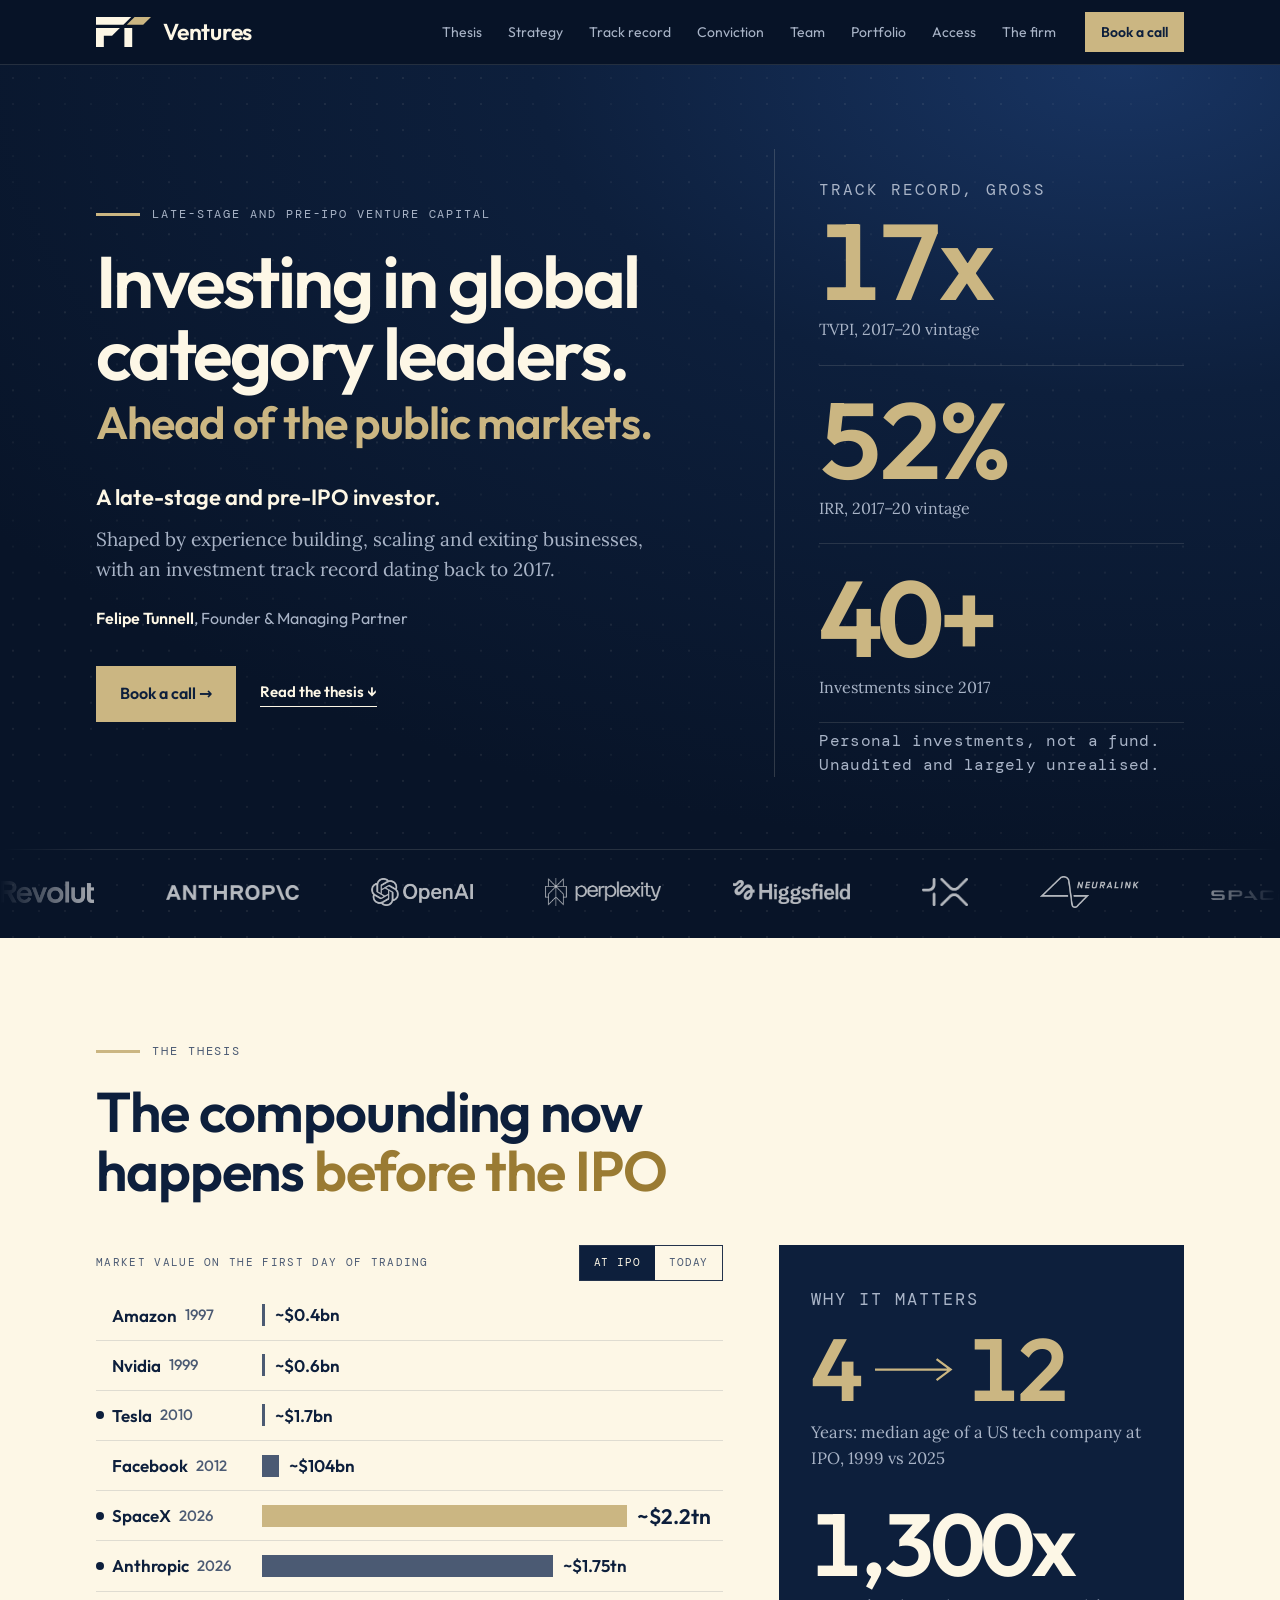
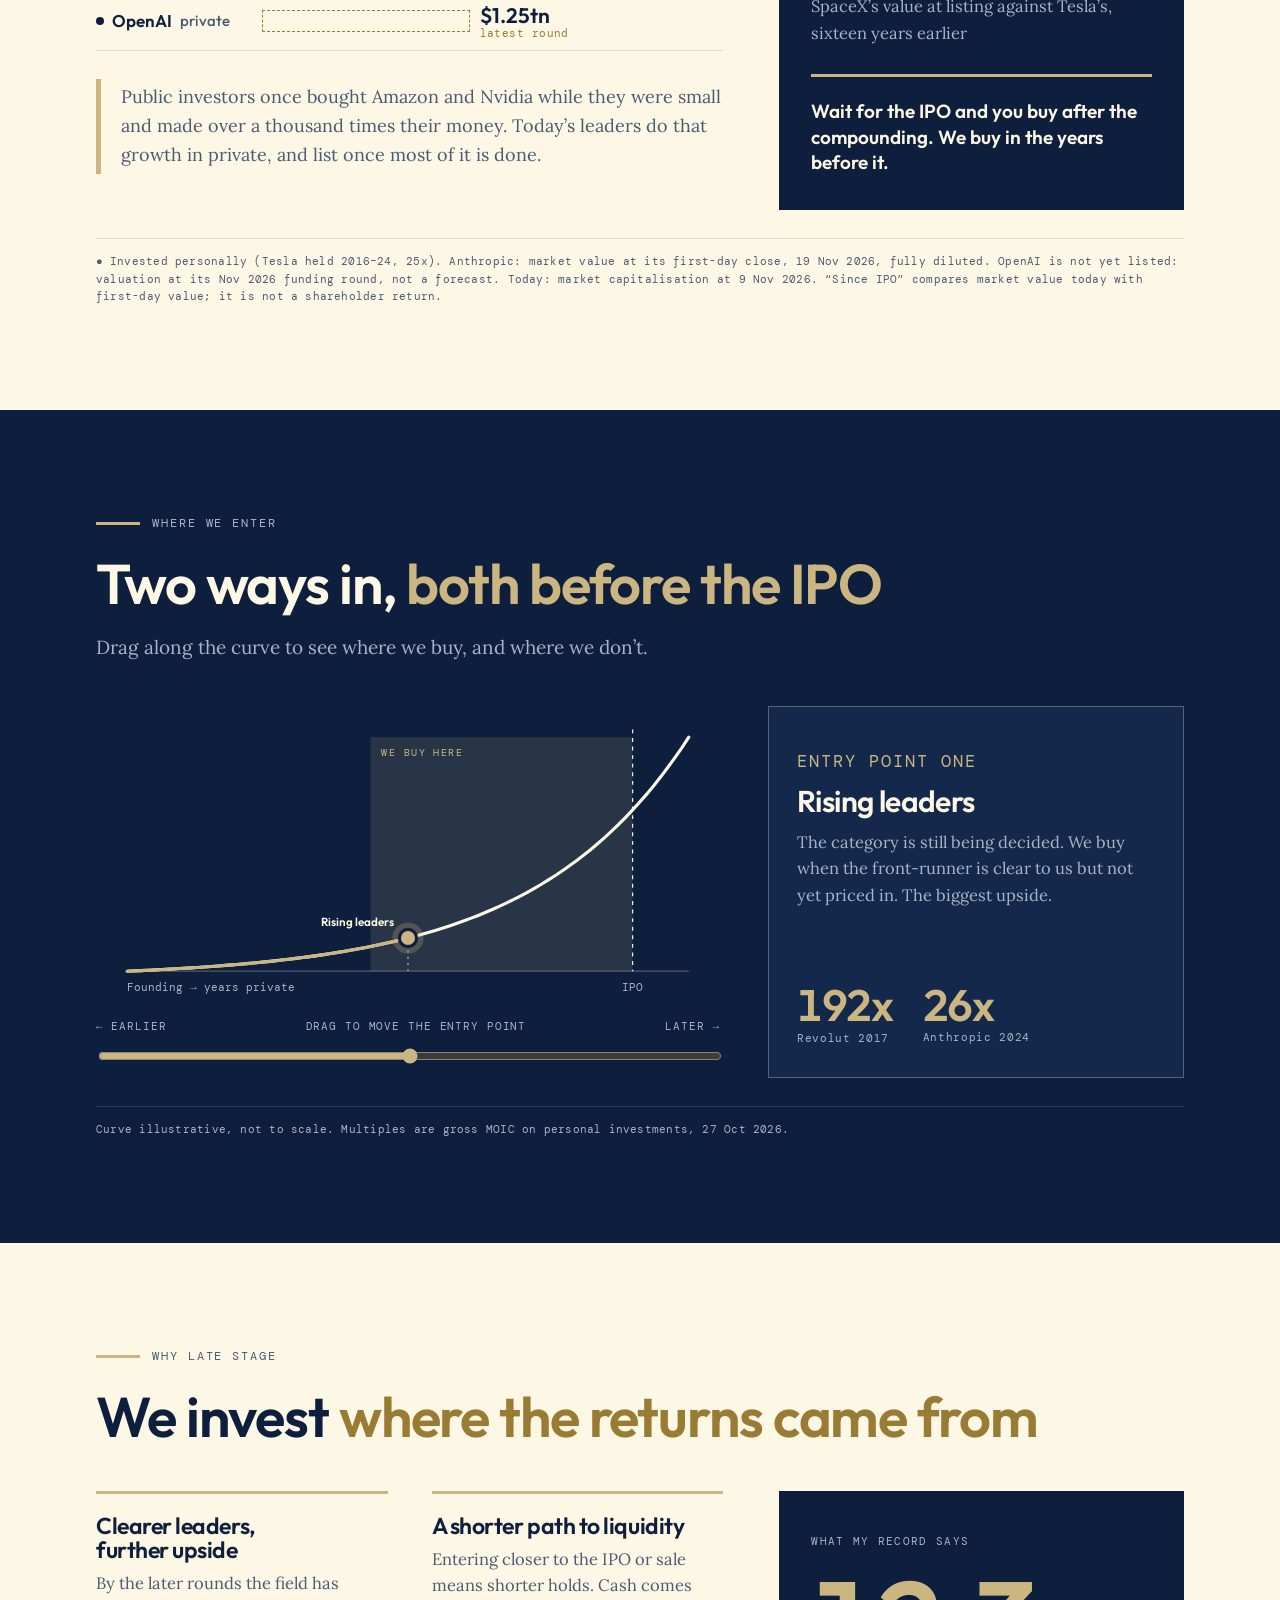
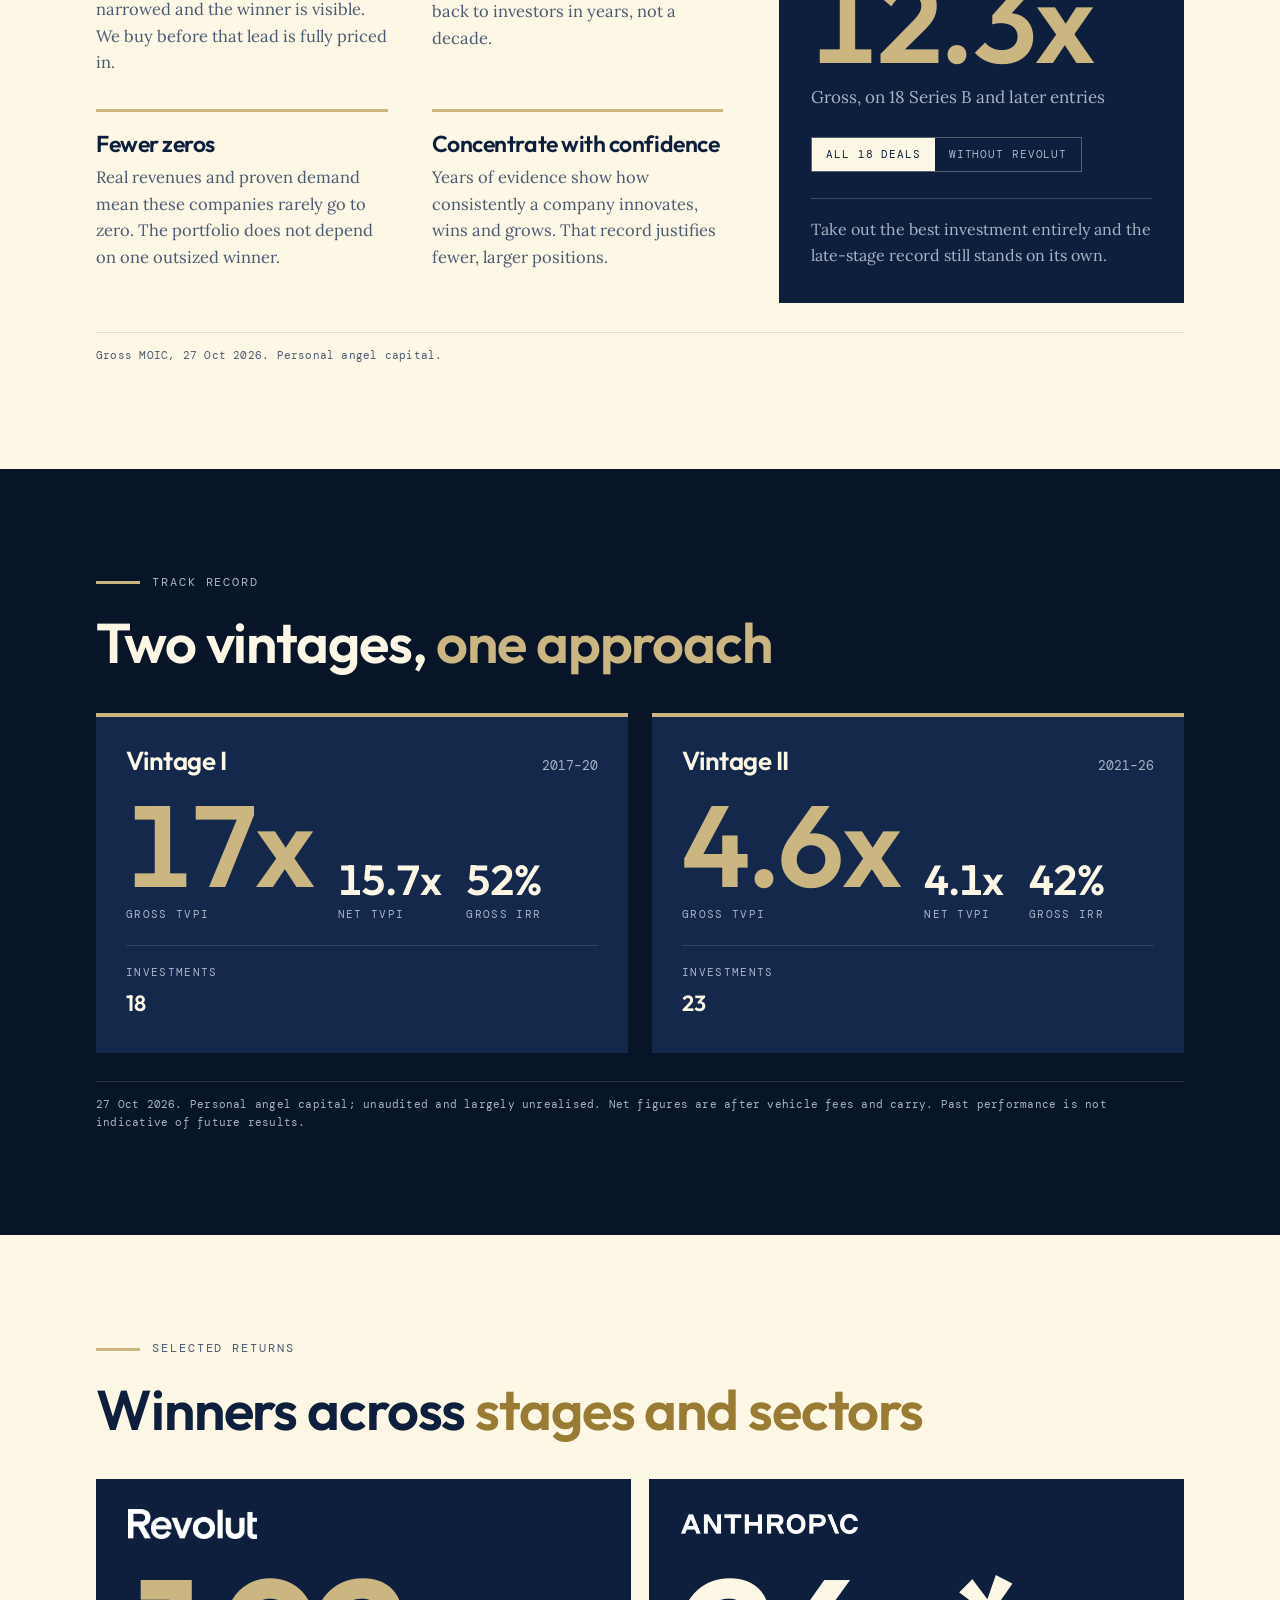
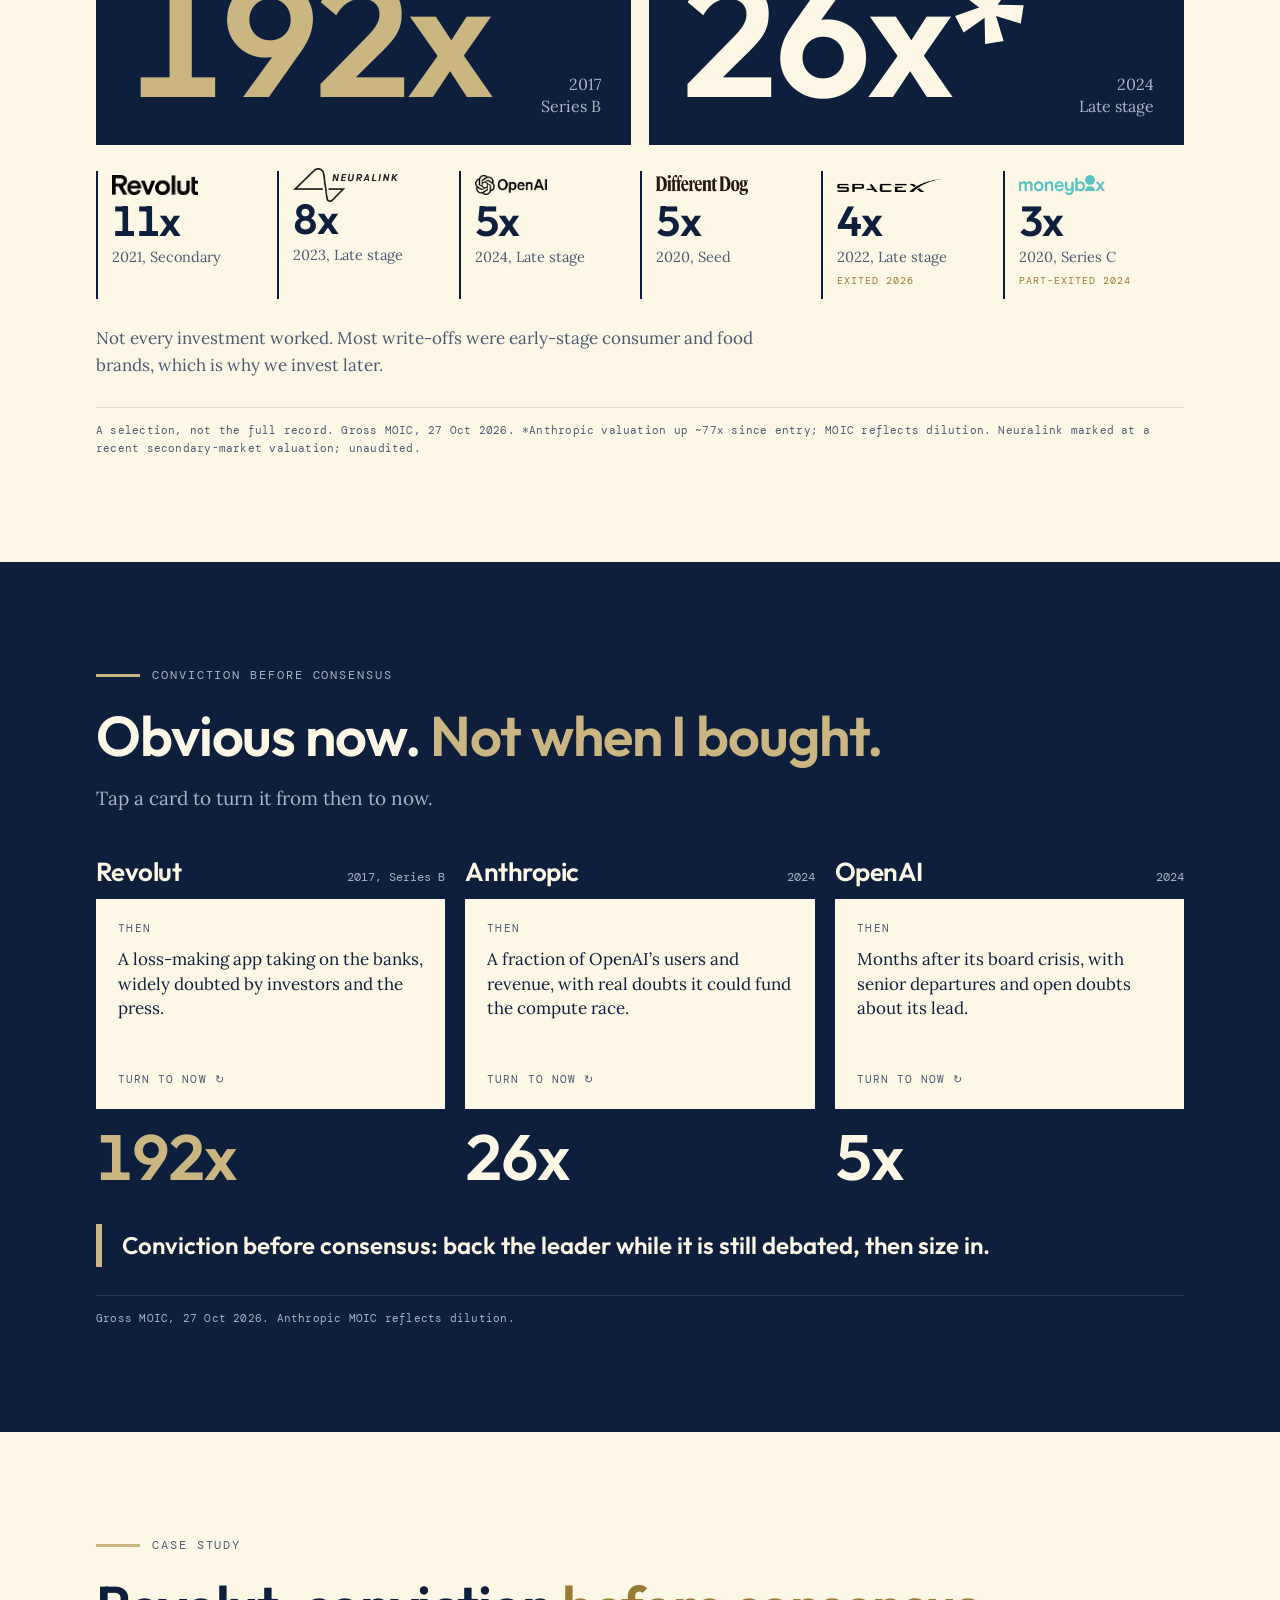
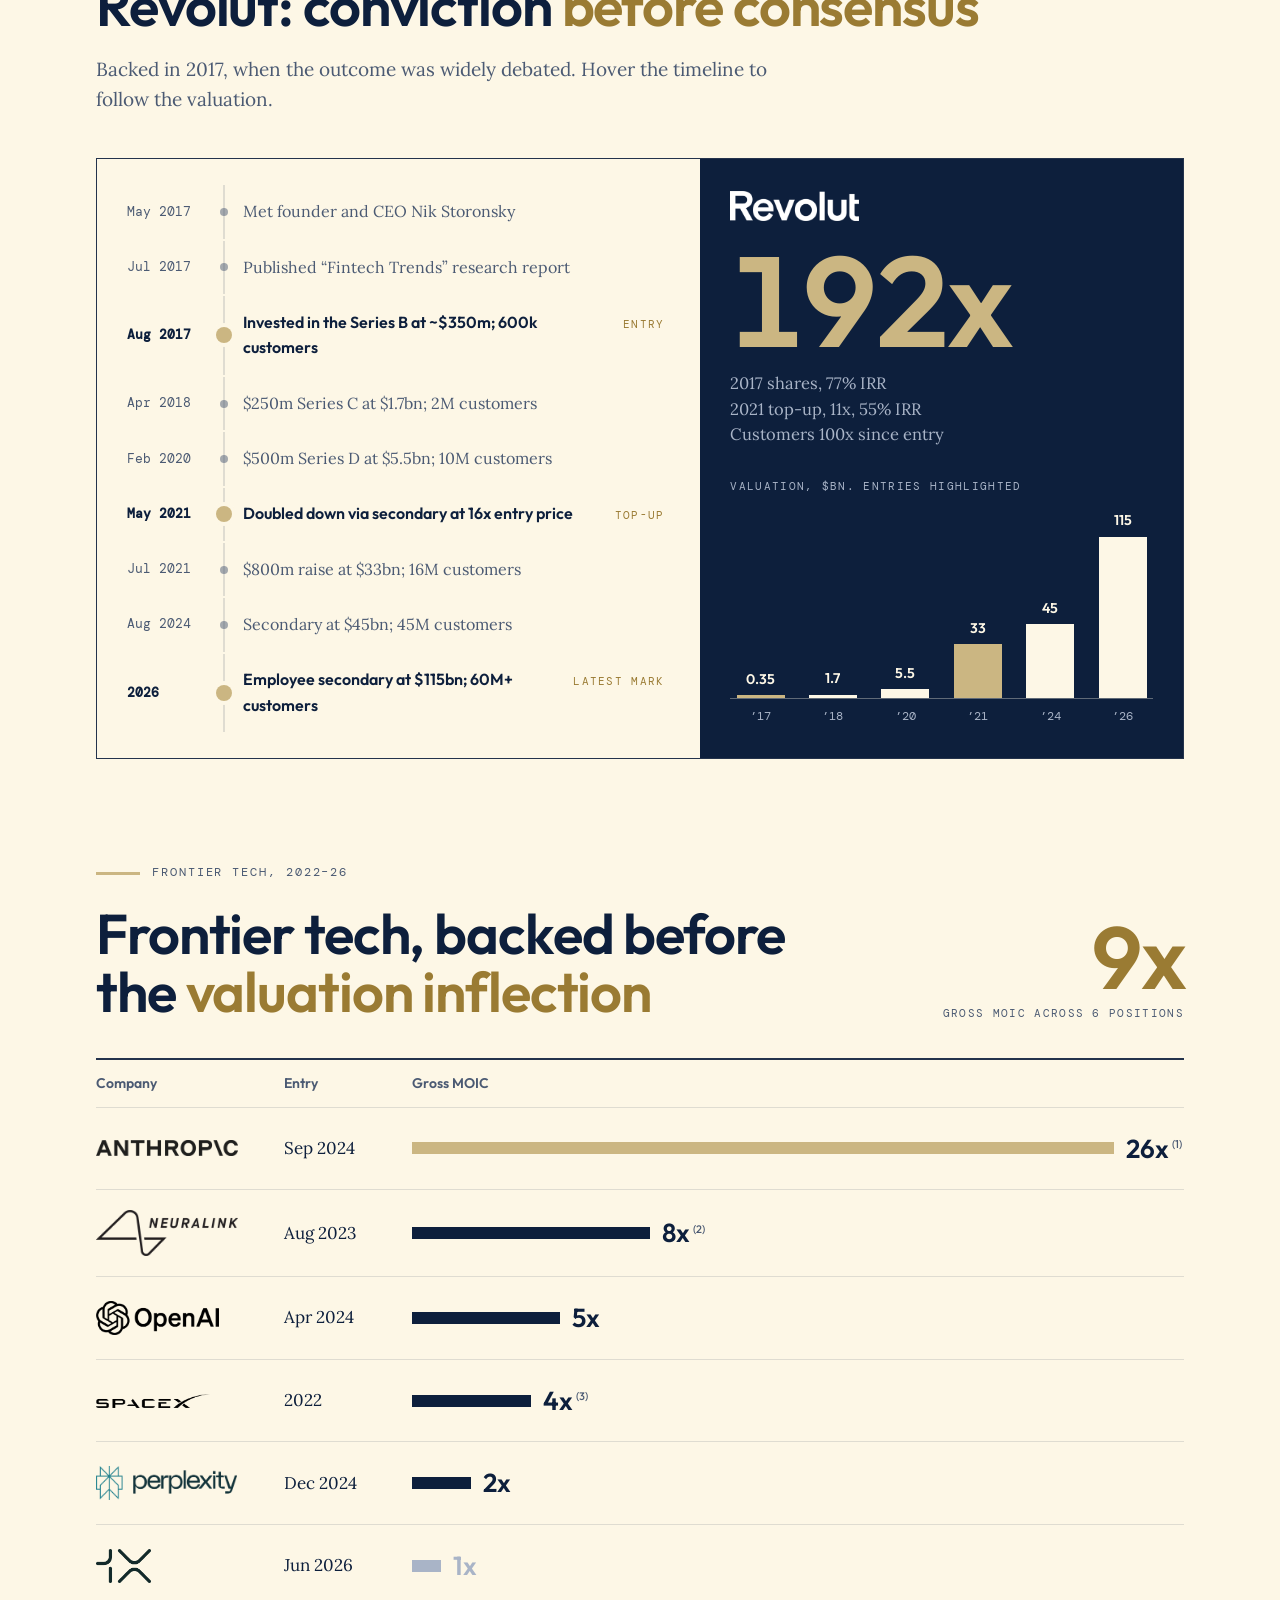
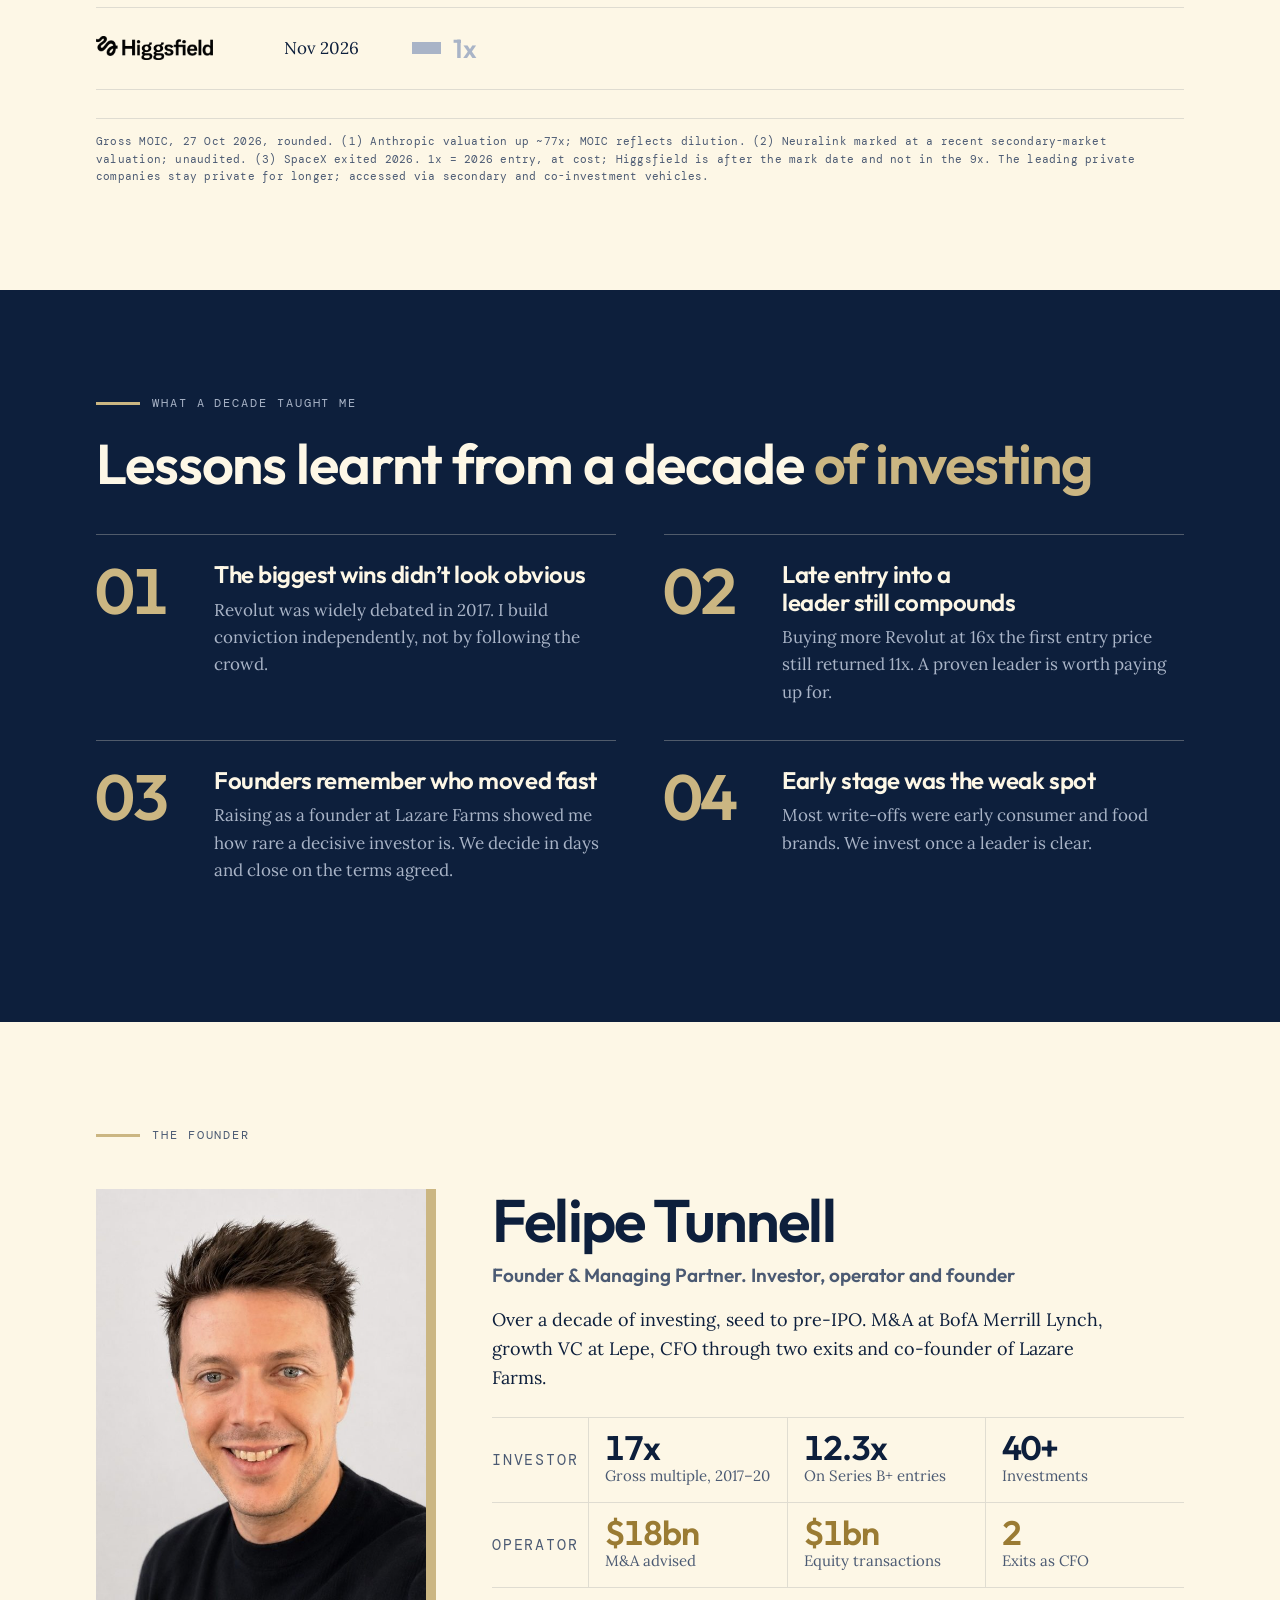
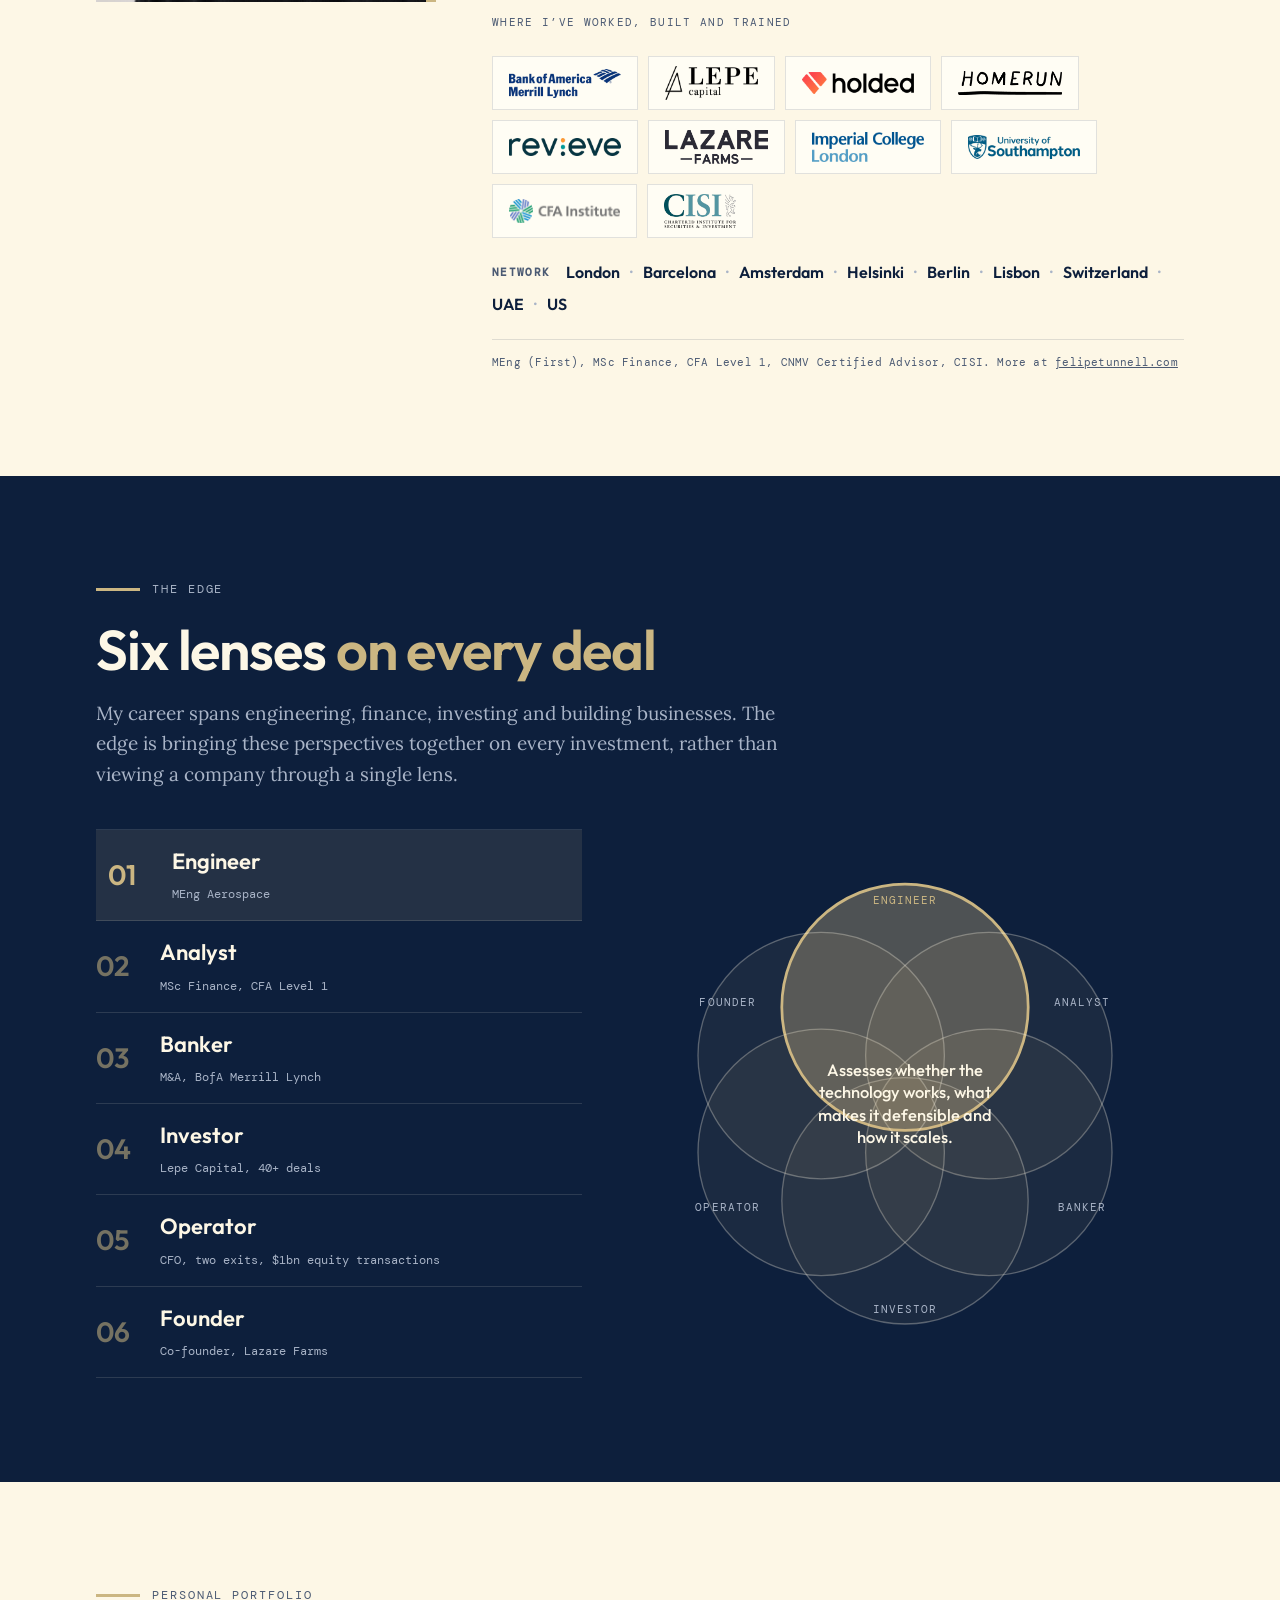
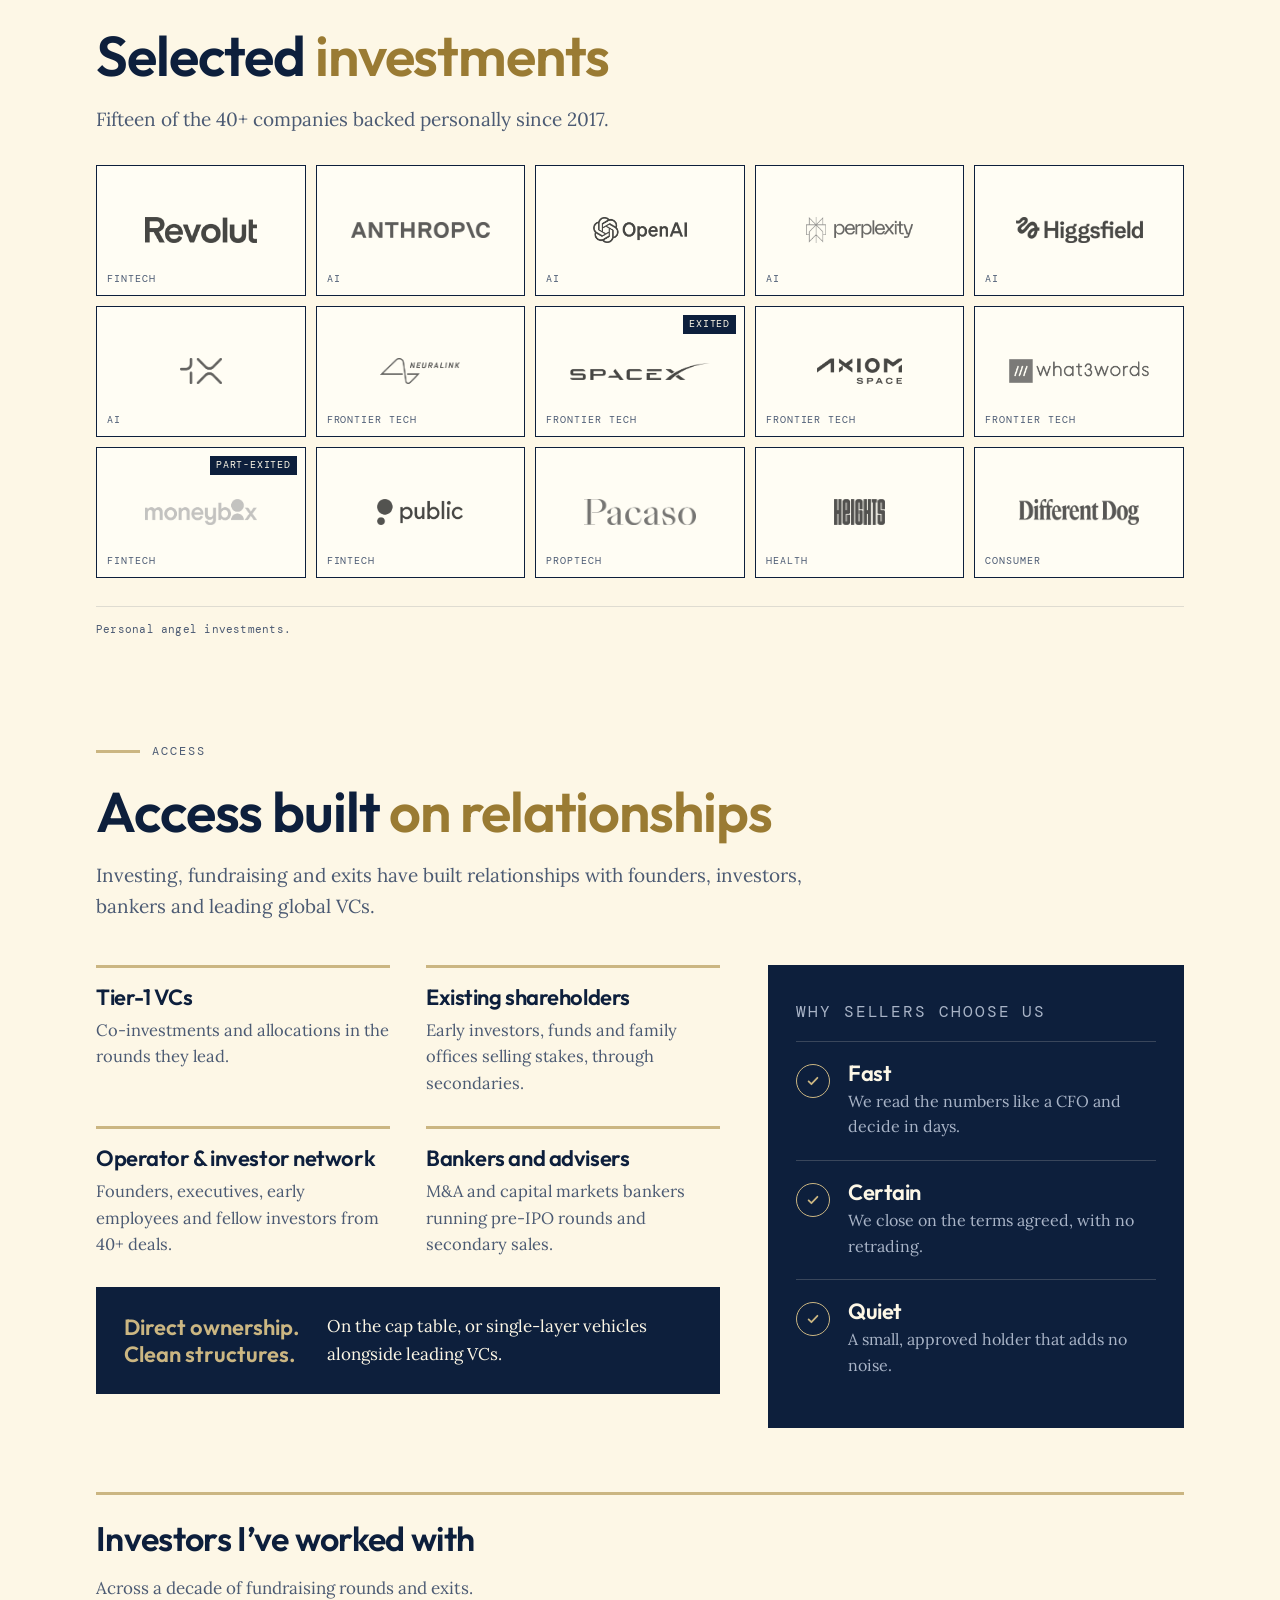
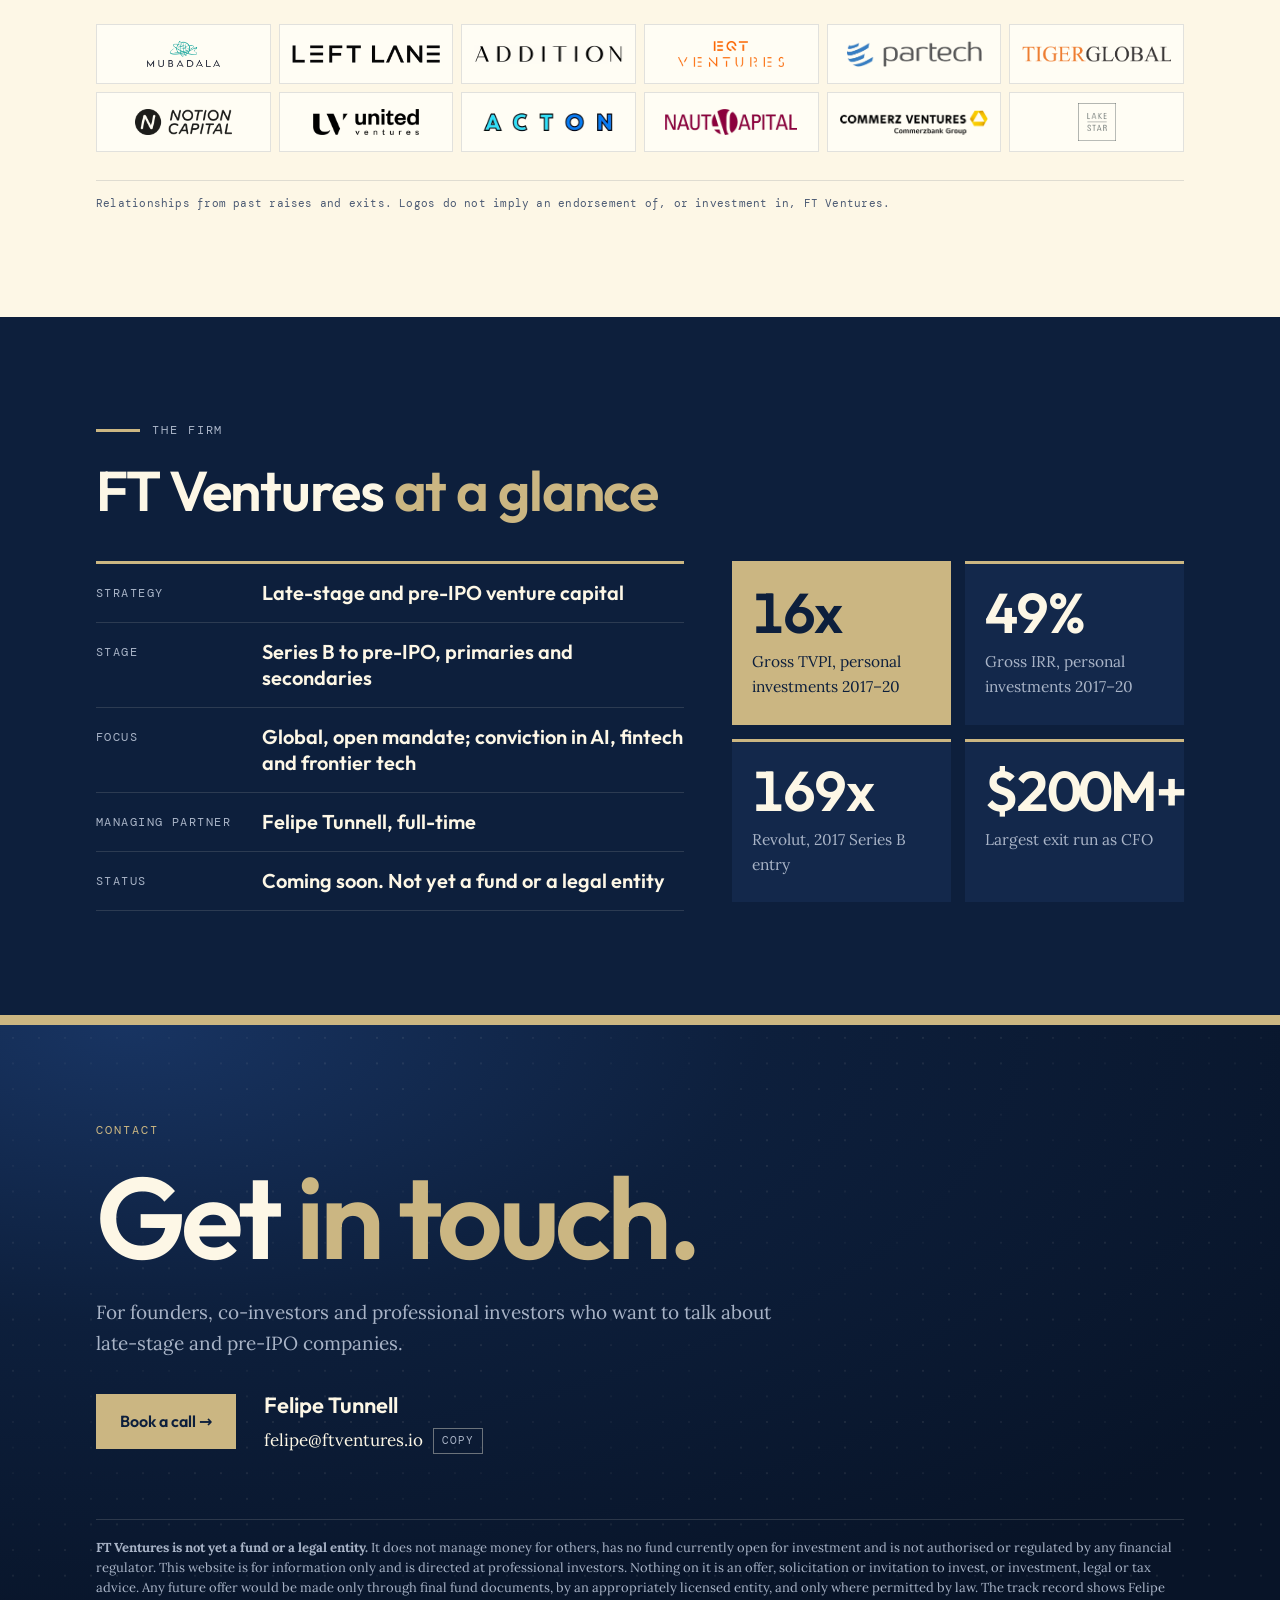
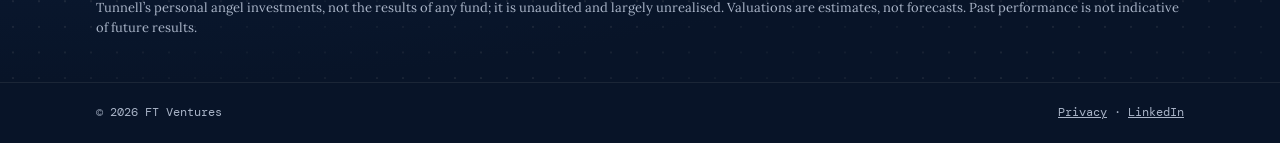
==== commit b52ea440: "Anthropic listed: first-day close, fully diluted Co-Authored-By: Claude Opus 5.5 <noreply@anthropic." ====
--- a/index.html
+++ b/index.html
@@ -551,7 +551,7 @@
         <div class="ipo-r" data-v="1.7" data-n="1490" data-nl="$1.49tn" data-x="~880x"><span class="n"><i></i>Tesla <small>2010</small></span><div class="ipo-t"><span class="ipo-b"></span><span class="ipo-v"><span class="vv">~$1.7bn</span><em class="ipo-x"></em></span></div></div>
         <div class="ipo-r" data-v="104" data-n="1640" data-nl="$1.64tn" data-x="~16x"><span class="n"><i class="no"></i>Facebook <small>2012</small></span><div class="ipo-t"><span class="ipo-b"></span><span class="ipo-v"><span class="vv">~$104bn</span><em class="ipo-x"></em></span></div></div>
         <div class="ipo-r big" data-v="2200" data-n="1930" data-nl="$1.93tn" data-x="~0.9x"><span class="n"><i></i>SpaceX <small>2026</small></span><div class="ipo-t"><span class="ipo-b"></span><span class="ipo-v"><span class="vv">~$2.2tn</span><em class="ipo-x"></em></span></div></div>
-        <div class="ipo-r est" data-v="1400" data-note="top of IPO range"><span class="n"><i></i>Anthropic <small>2026</small></span><div class="ipo-t"><span class="ipo-b"></span><span class="ipo-v"><span class="vv">~$1.4tn</span><em class="ipo-x"></em></span></div></div>
+        <div class="ipo-r" data-v="1750" data-n="1750" data-nl="~$1.75tn" data-xt="listed 19 Nov 2026"><span class="n"><i></i>Anthropic <small>2026</small></span><div class="ipo-t"><span class="ipo-b"></span><span class="ipo-v"><span class="vv">~$1.75tn</span><em class="ipo-x"></em></span></div></div>
         <div class="ipo-r est" data-v="1250" data-note="latest round"><span class="n"><i></i>OpenAI <small>private</small></span><div class="ipo-t"><span class="ipo-b"></span><span class="ipo-v"><span class="vv">$1.25tn</span><em class="ipo-x"></em></span></div></div>
       </div>
       <p class="quote">Public investors once bought Amazon and Nvidia while they were small and made over a thousand times their money. Today’s leaders do that growth in private, and list once most of it is done.</p>
@@ -565,7 +565,7 @@
       <p class="big">Wait for the IPO and you buy after the compounding. We buy in the years before it.</p>
     </aside>
   </div>
-  <p class="fn">● Invested personally (Tesla held 2016–24, 25x). Anthropic and OpenAI are not yet listed. Anthropic: top of the IPO price range announced 10 Nov 2026, fully diluted. OpenAI: valuation at its Nov 2026 funding round. Neither is a forecast. Today: market capitalisation at 9 Nov 2026. “Since IPO” compares market value today with first-day value; it is not a shareholder return.</p>
+  <p class="fn">● Invested personally (Tesla held 2016–24, 25x). Anthropic: market value at its first-day close, 19 Nov 2026, fully diluted. OpenAI is not yet listed: valuation at its Nov 2026 funding round, not a forecast. Today: market capitalisation at 9 Nov 2026. “Since IPO” compares market value today with first-day value; it is not a shareholder return.</p>
 </div></section>
 
 <!-- 2 STRATEGY: curve -->
@@ -669,7 +669,7 @@
     <div class="tn-c"><div class="tn-h"><h3>Anthropic</h3><span>2024</span></div>
       <button class="flip" type="button" aria-pressed="false"><span class="flip-in">
         <span class="face then"><span class="lab"><span>Then</span></span>A fraction of OpenAI’s users and revenue, with real doubts it could fund the compute race.<span class="tap">Turn to now ↻</span></span>
-        <span class="face now"><span class="lab"><span>Now</span></span>Revenue up 14x in a year, and filing for one of the largest IPOs on record.<span class="tap">Back to then ↻</span></span></span></button>
+        <span class="face now"><span class="lab"><span>Now</span></span>Revenue up 14x in a year, and listed in one of the largest IPOs on record.<span class="tap">Back to then ↻</span></span></span></button>
       <div class="num">26x</div></div>
     <div class="tn-c"><div class="tn-h"><h3>OpenAI</h3><span>2024</span></div>
       <button class="flip" type="button" aria-pressed="false"><span class="flip-in">
@@ -908,7 +908,7 @@
 const ipo=$("#ipo"),rows=$$("#ipo .ipo-r");rows.forEach(r=>r.dataset.il=$(".vv",r).textContent);
 function scale(now){const MAX=now?4310:2200;ipo.classList.toggle("now",now);
   rows.forEach(r=>{const listed=!!r.dataset.n,v=now&&listed?+r.dataset.n:+r.dataset.v;$(".ipo-b",r).style.setProperty("--w",(v/MAX*100).toFixed(2));
-    $(".vv",r).textContent=now&&listed?r.dataset.nl:r.dataset.il;$(".ipo-x",r).textContent=(!now&&!listed)?r.dataset.note:now?(listed?r.dataset.x+" since IPO":r.dataset.note+", not yet listed"):"";});
+    $(".vv",r).textContent=now&&listed?r.dataset.nl:r.dataset.il;$(".ipo-x",r).textContent=(!now&&!listed)?r.dataset.note:now?(listed?(r.dataset.xt||r.dataset.x+" since IPO"):r.dataset.note+", not yet listed"):"";});
   $("#ipoLab").textContent=now?"Market value today":"Market value on the first day of trading";
   $("#scIpo").setAttribute("aria-pressed",!now);$("#scNow").setAttribute("aria-pressed",now);}
 $("#scIpo").onclick=()=>scale(false);$("#scNow").onclick=()=>scale(true);scale(false);
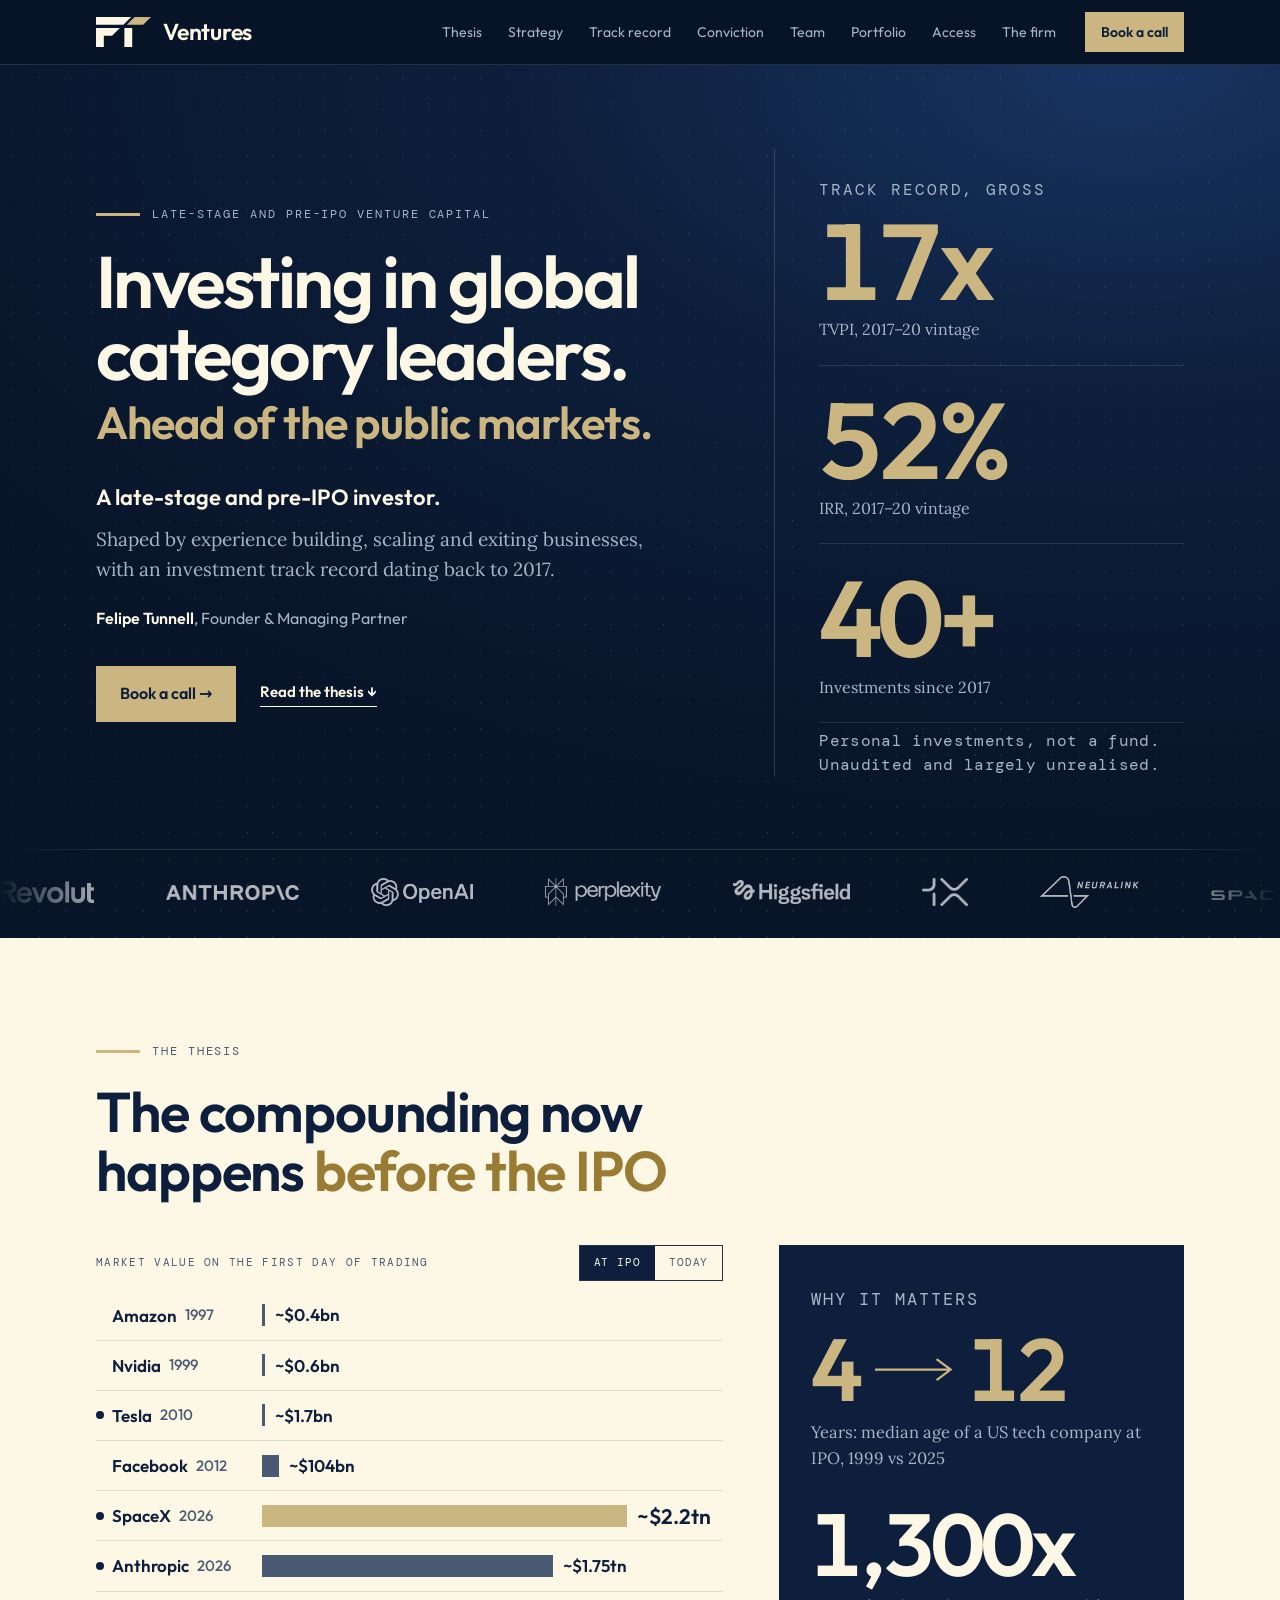
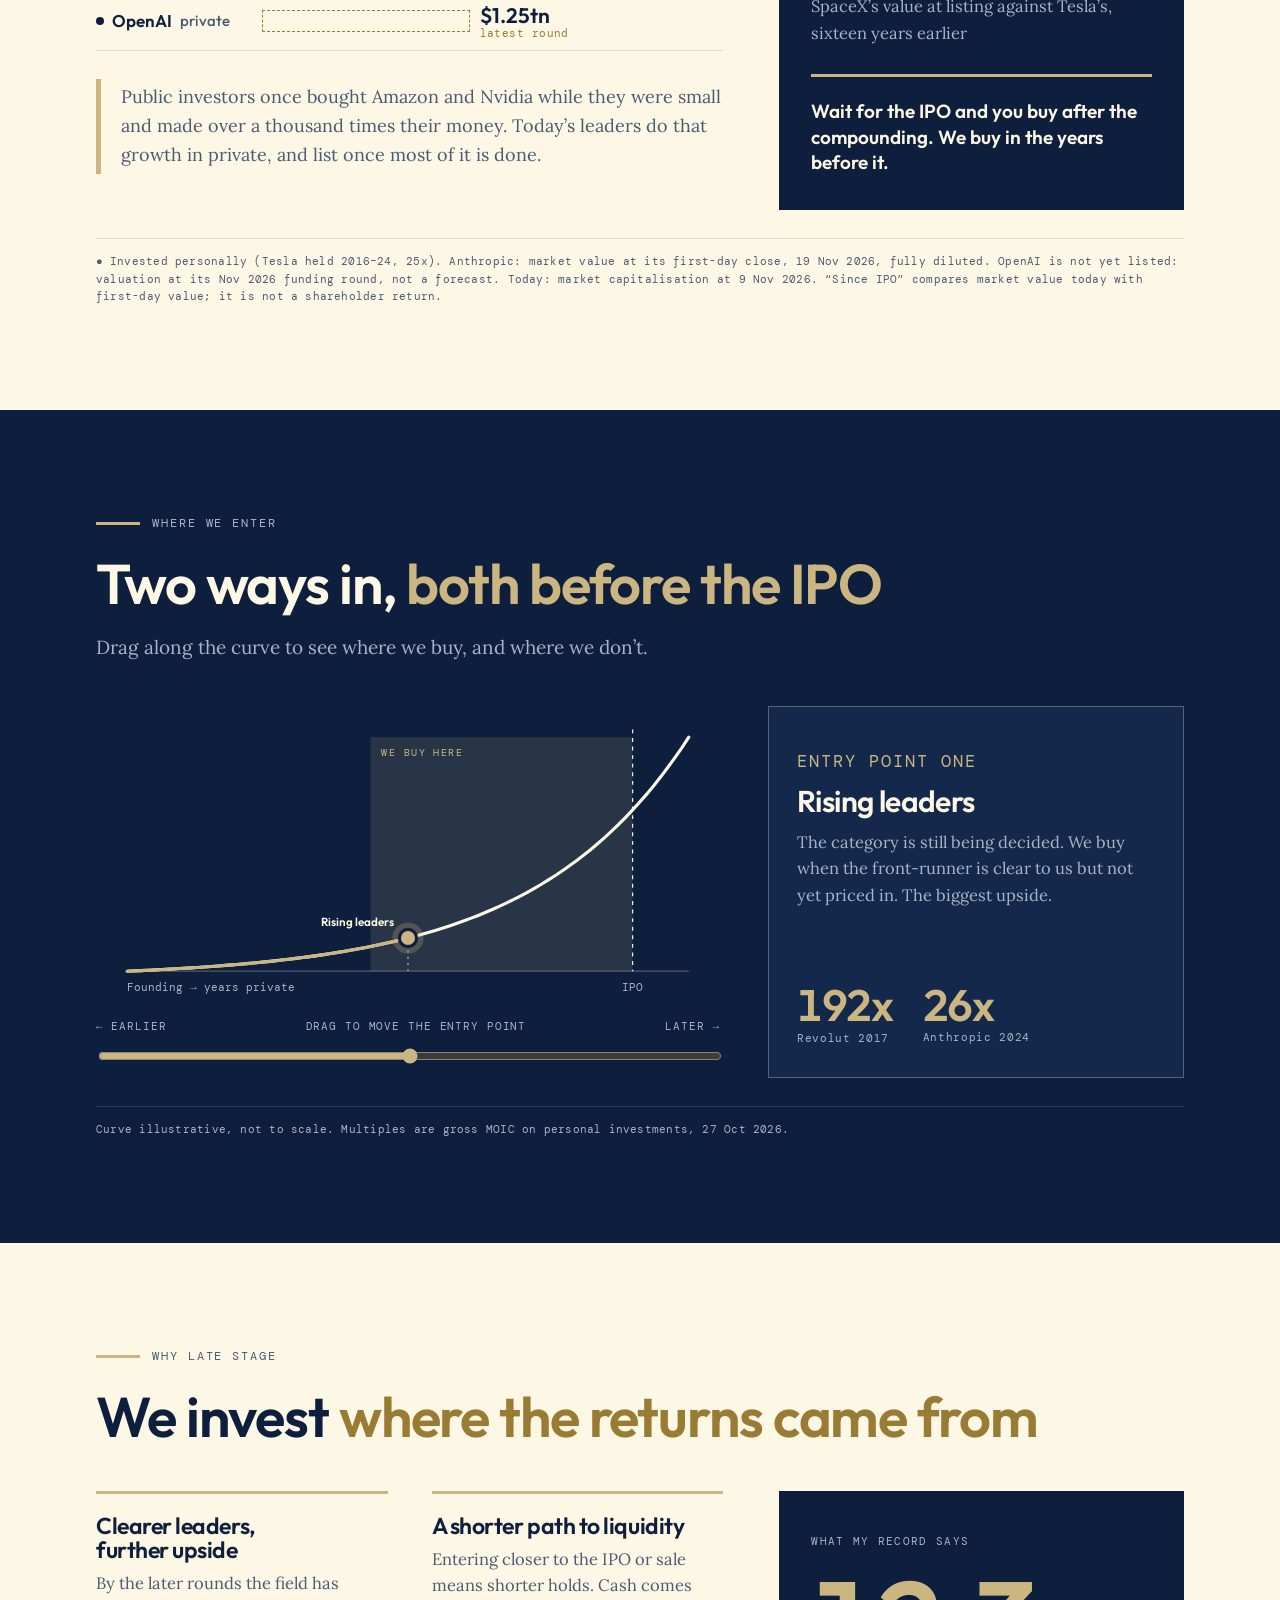
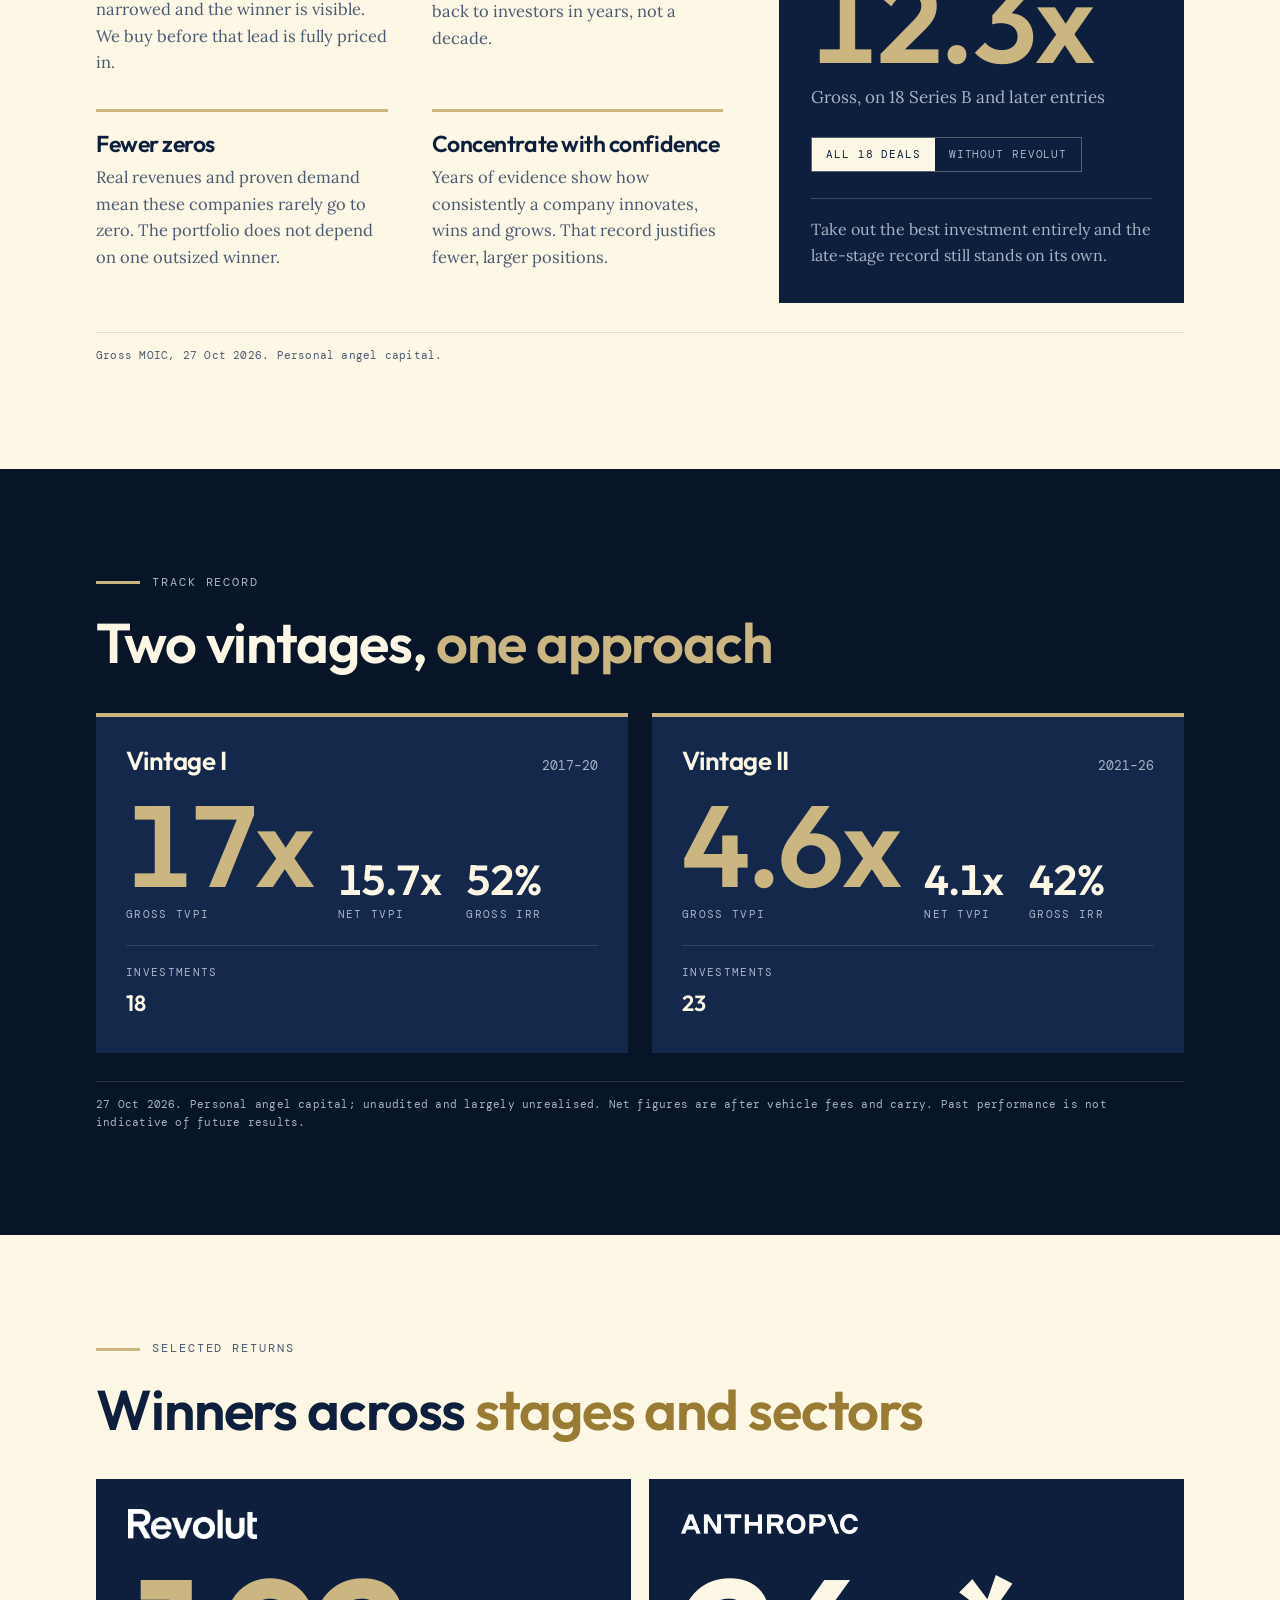
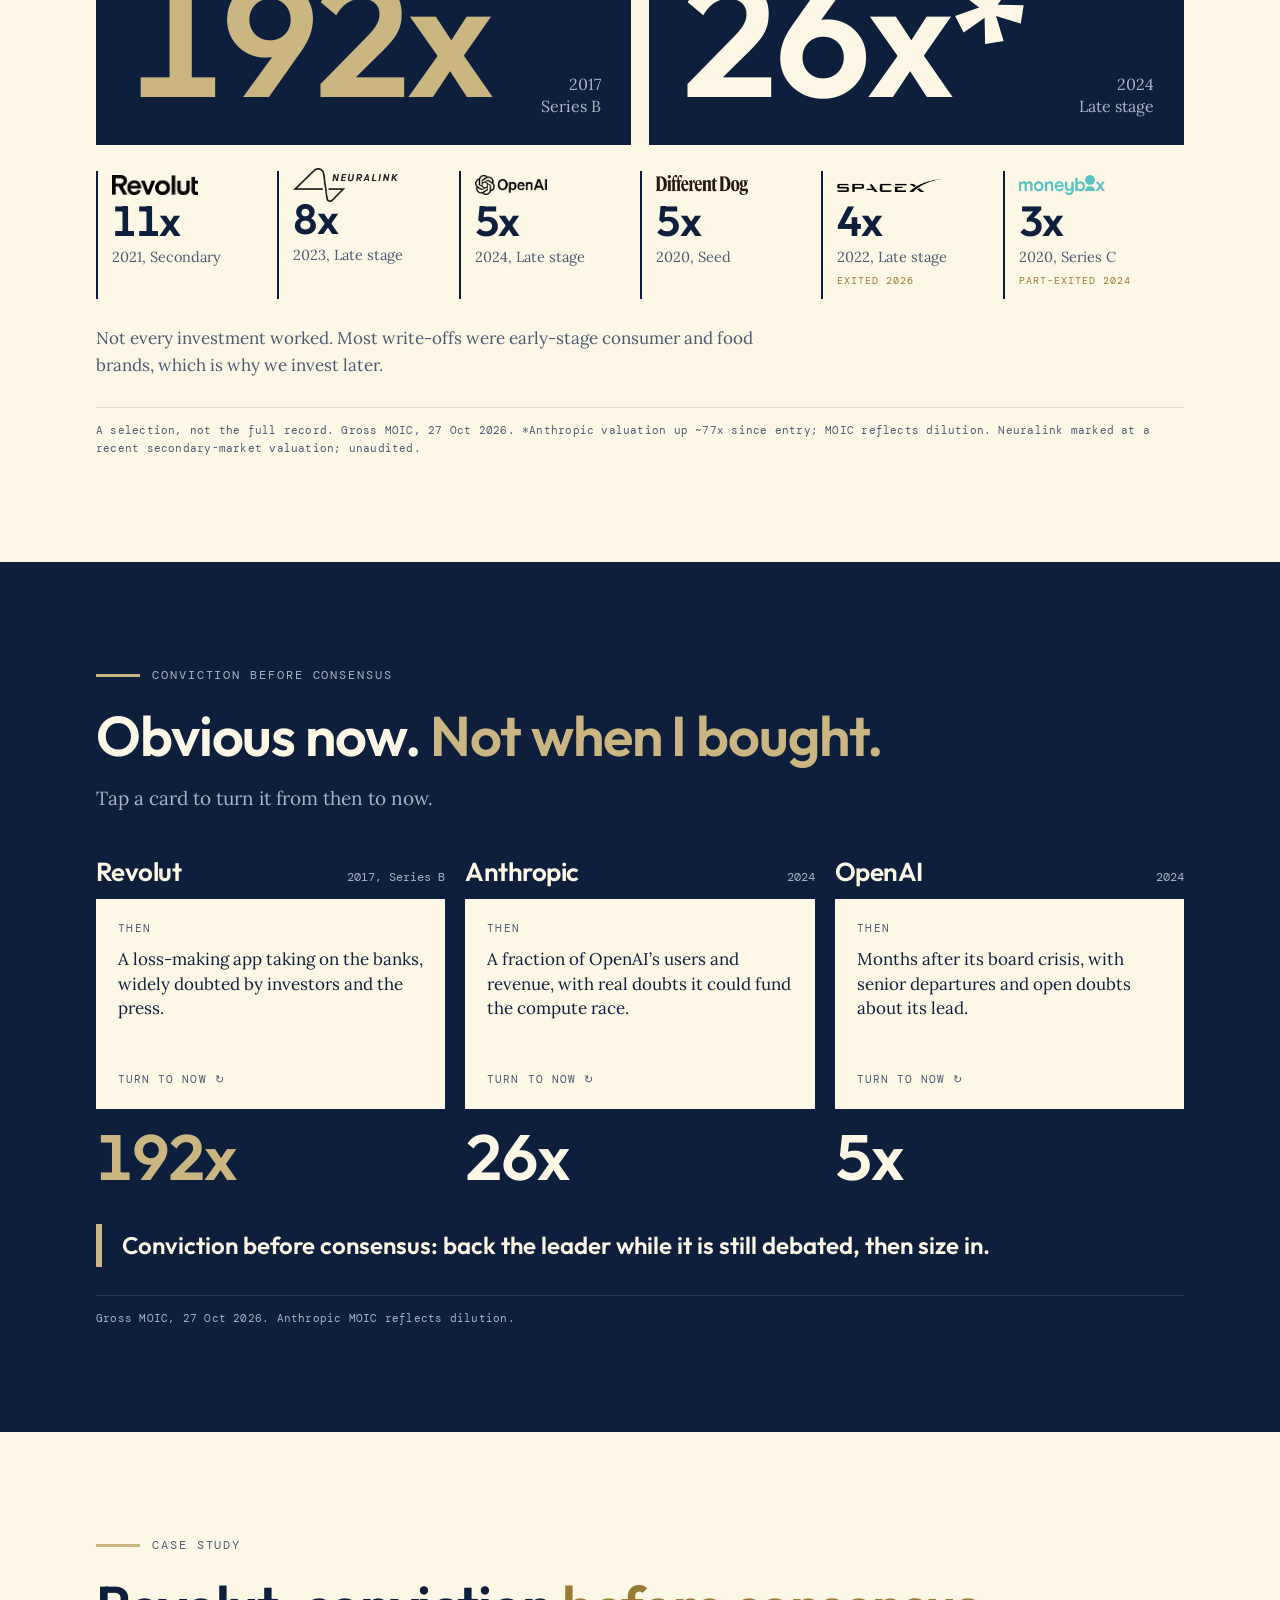
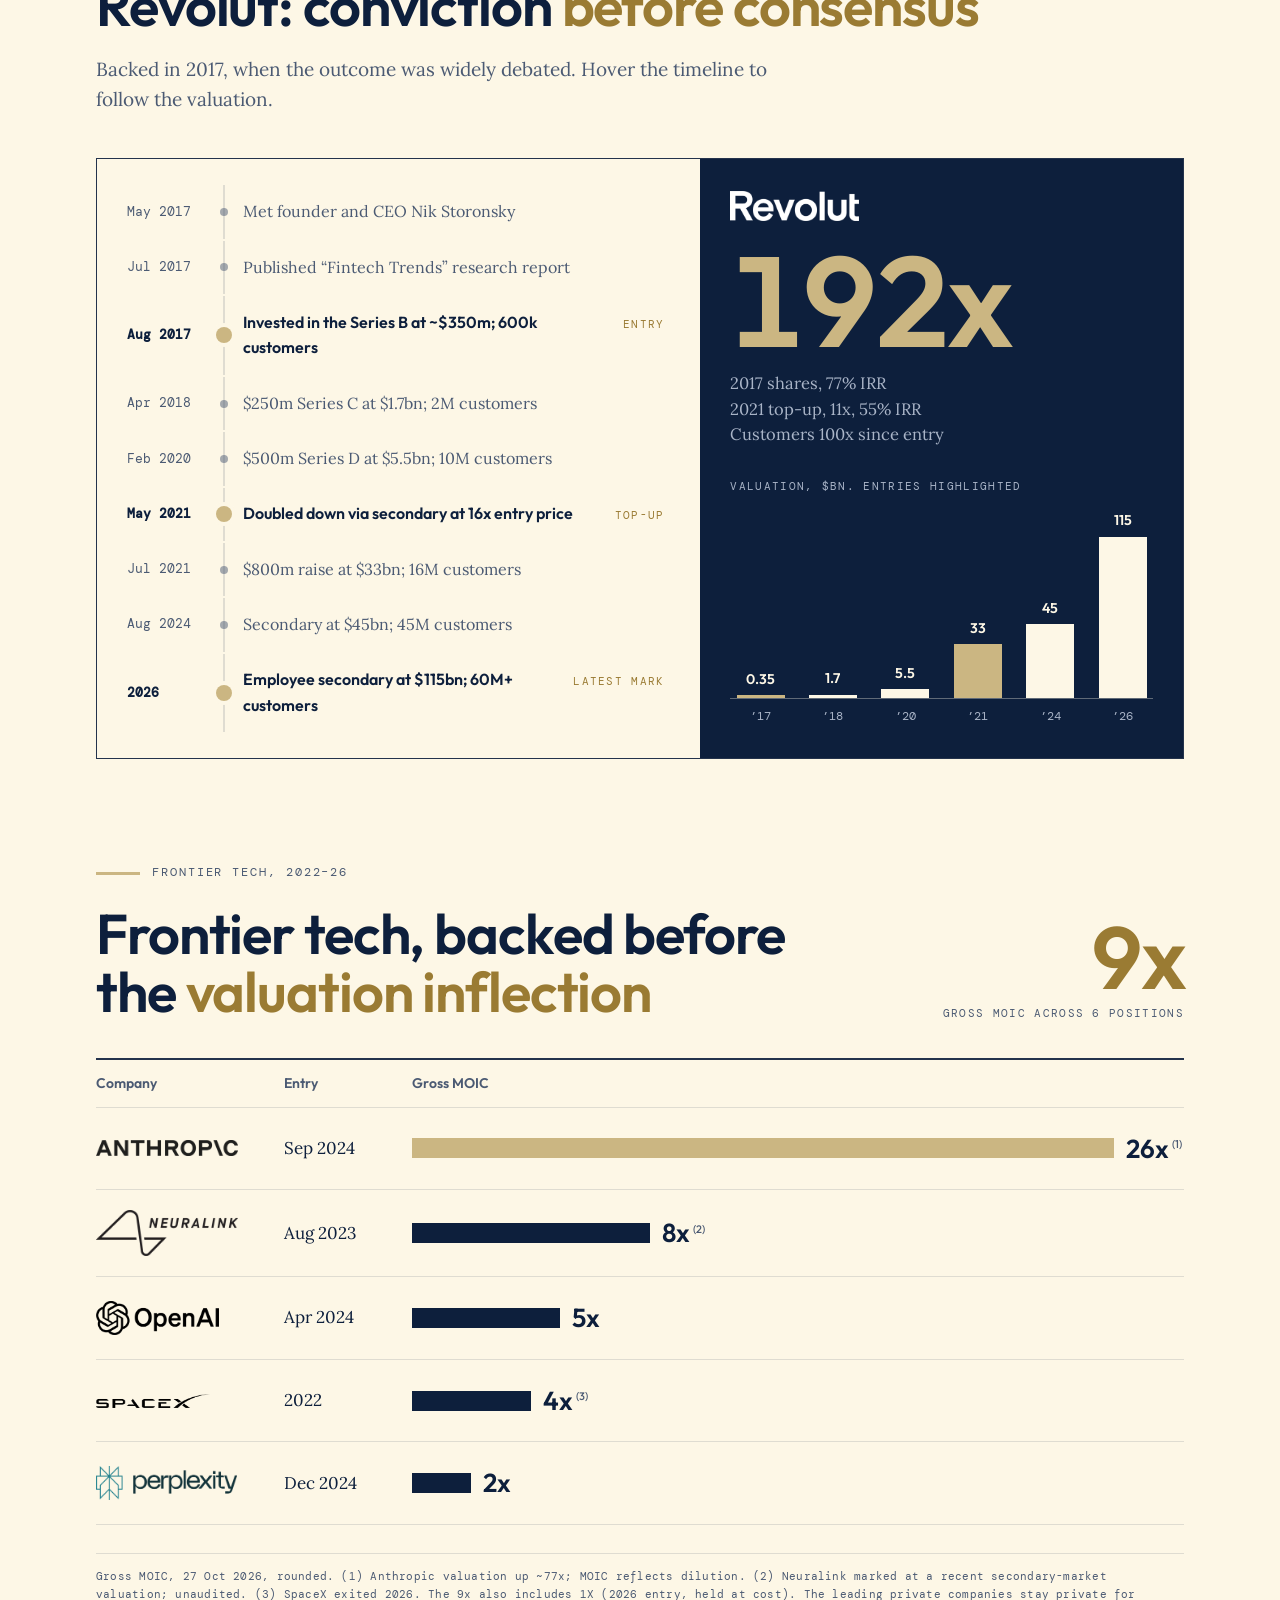
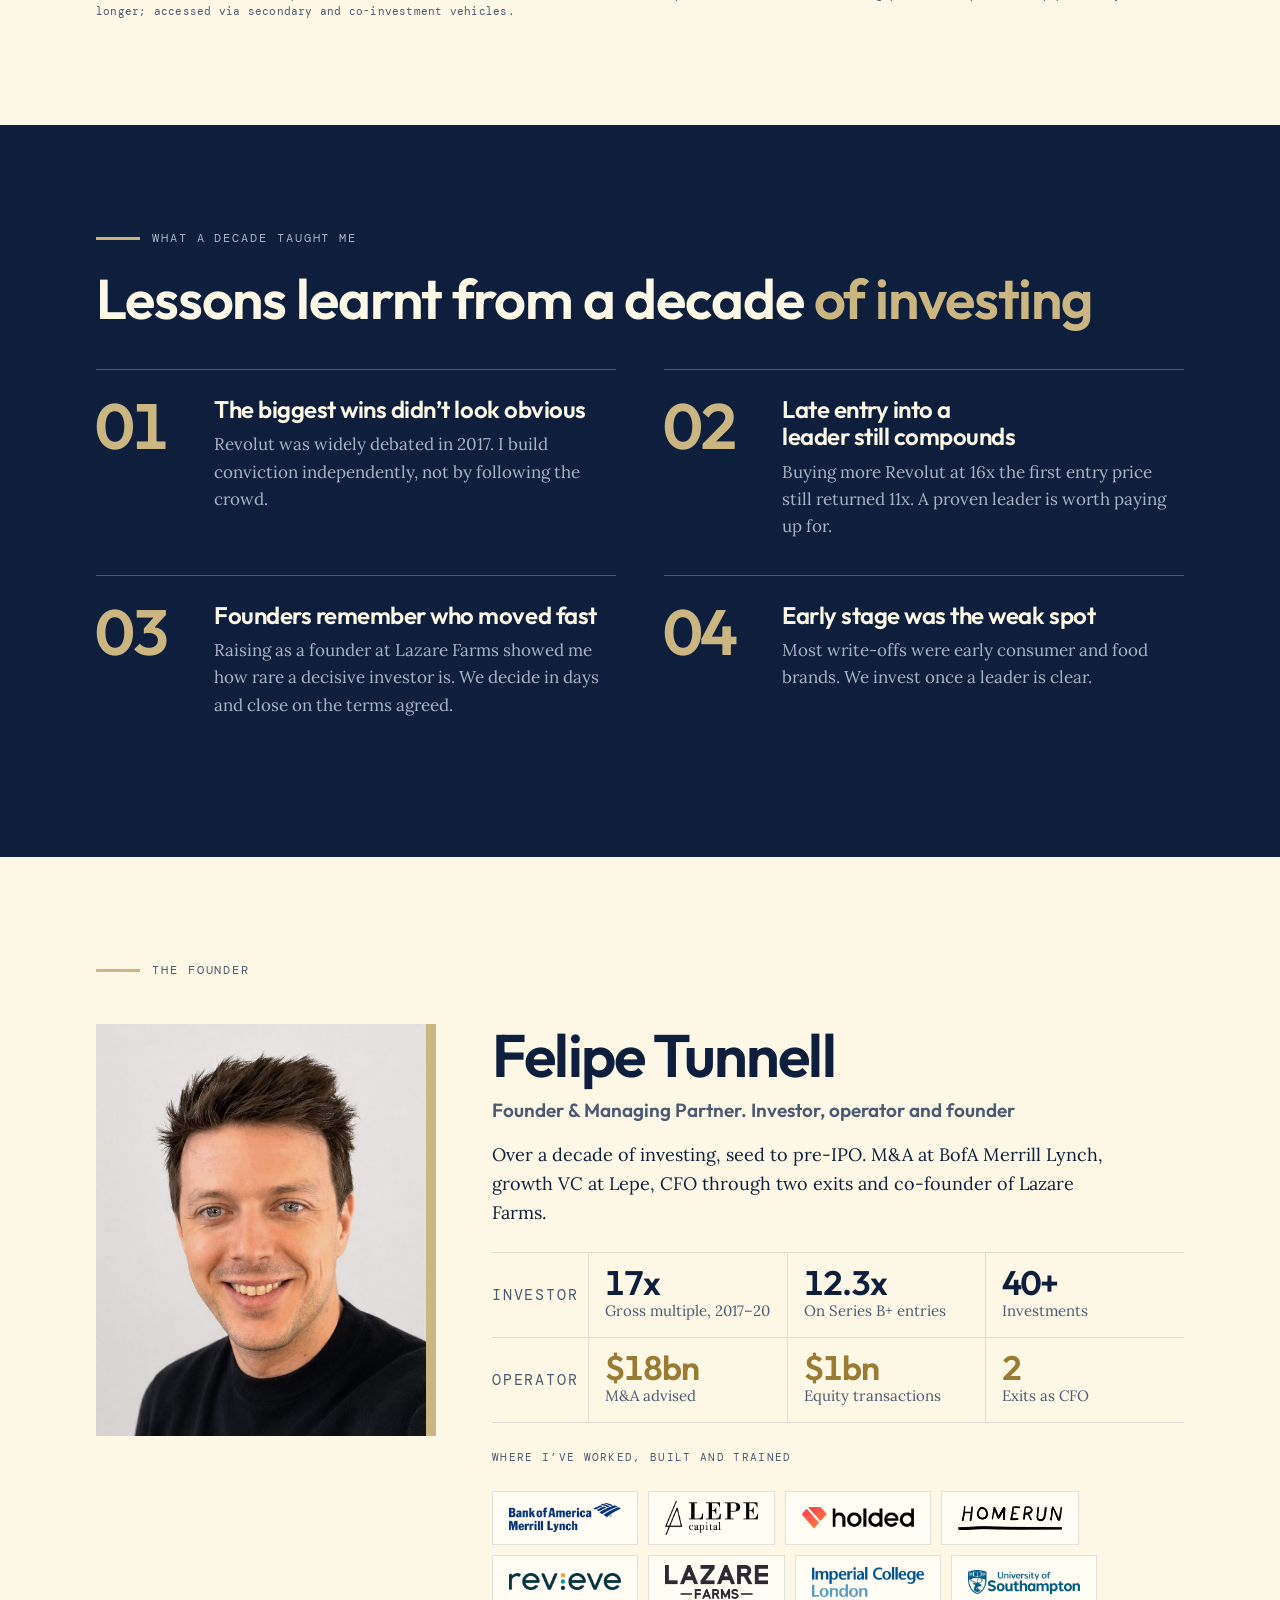
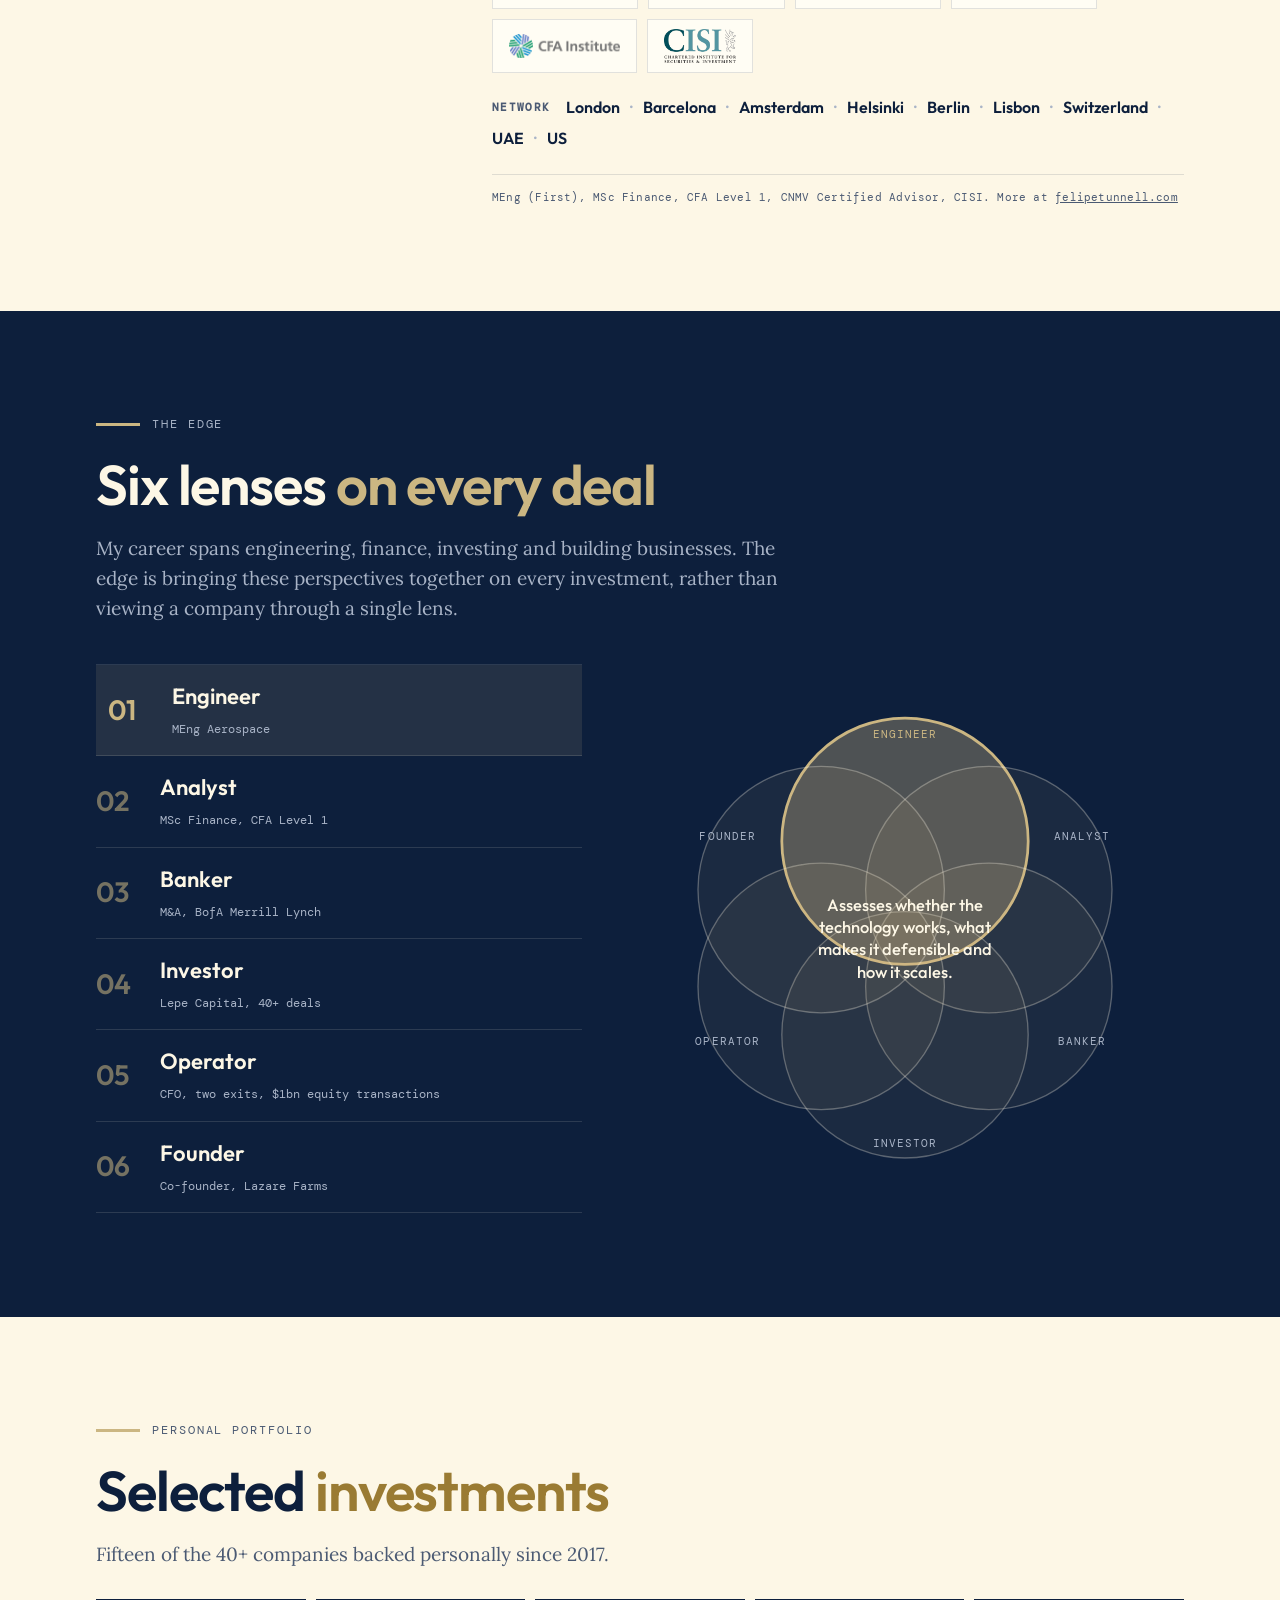
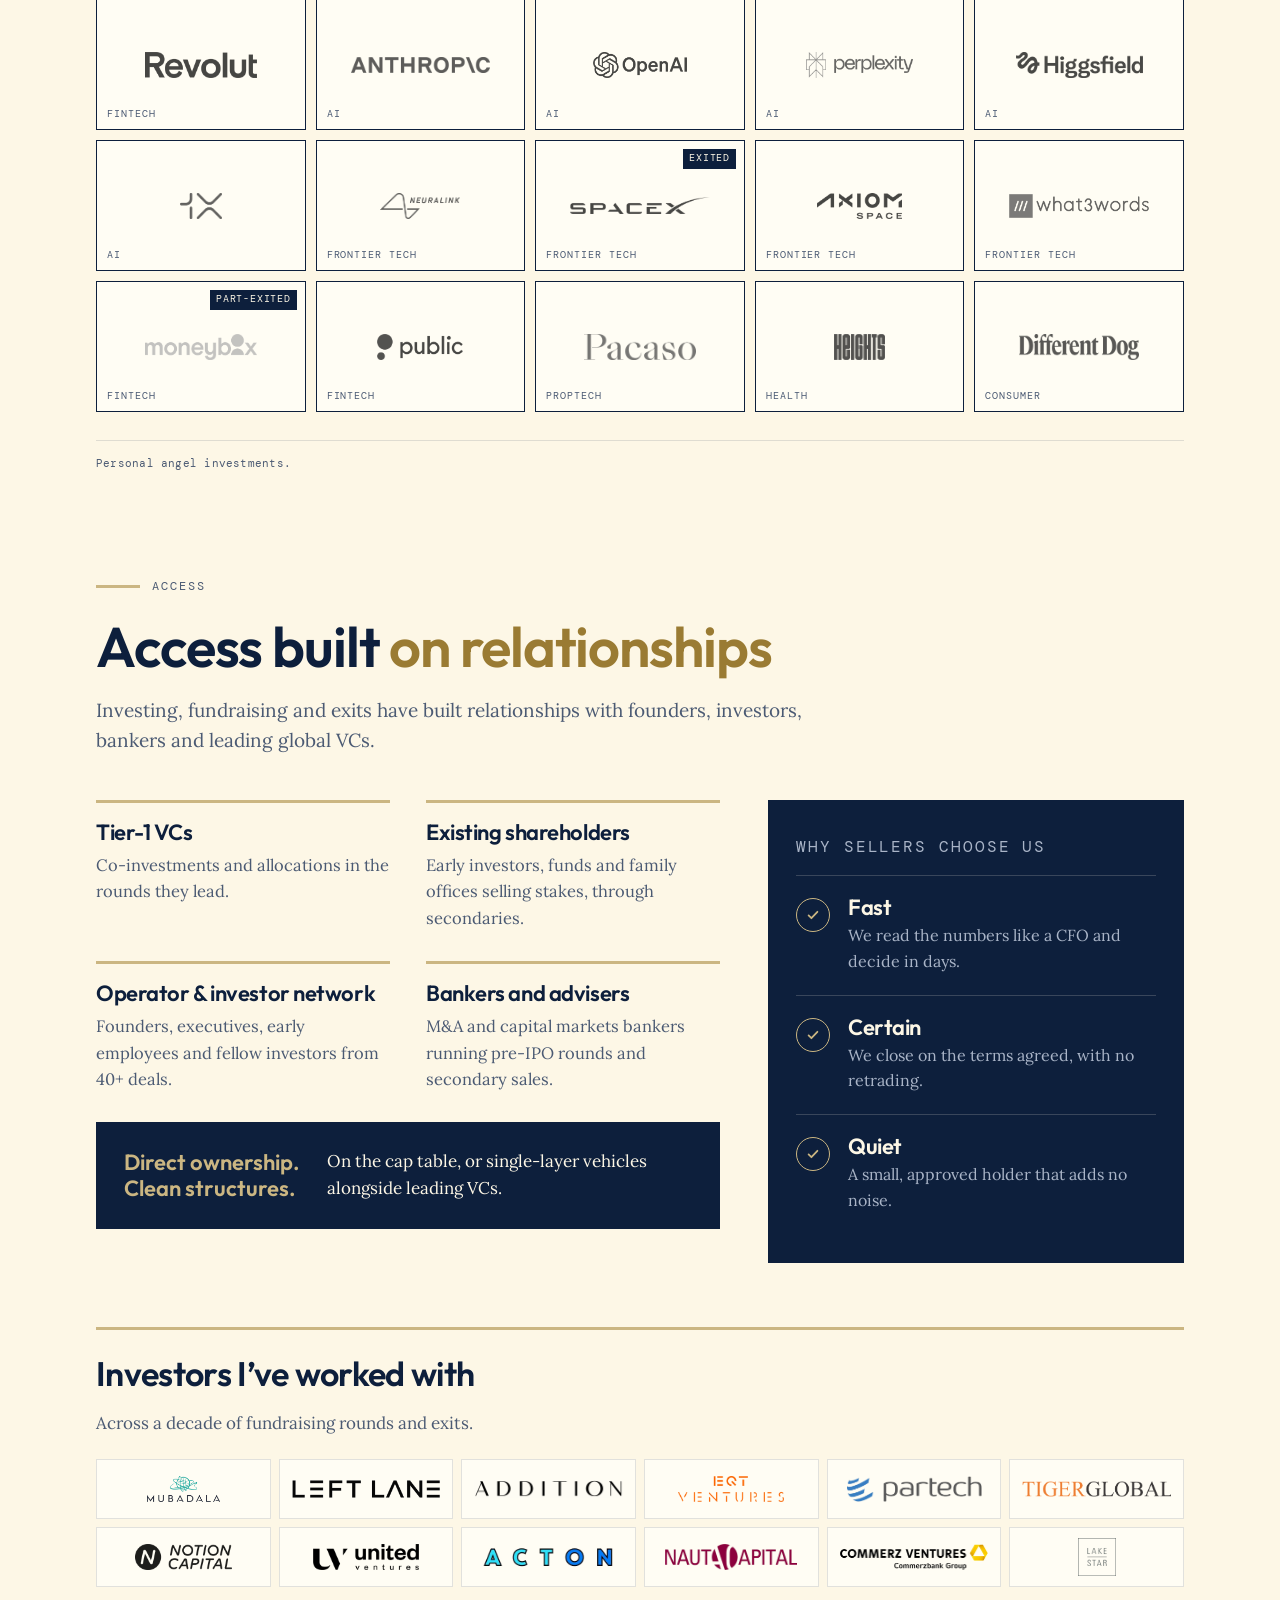
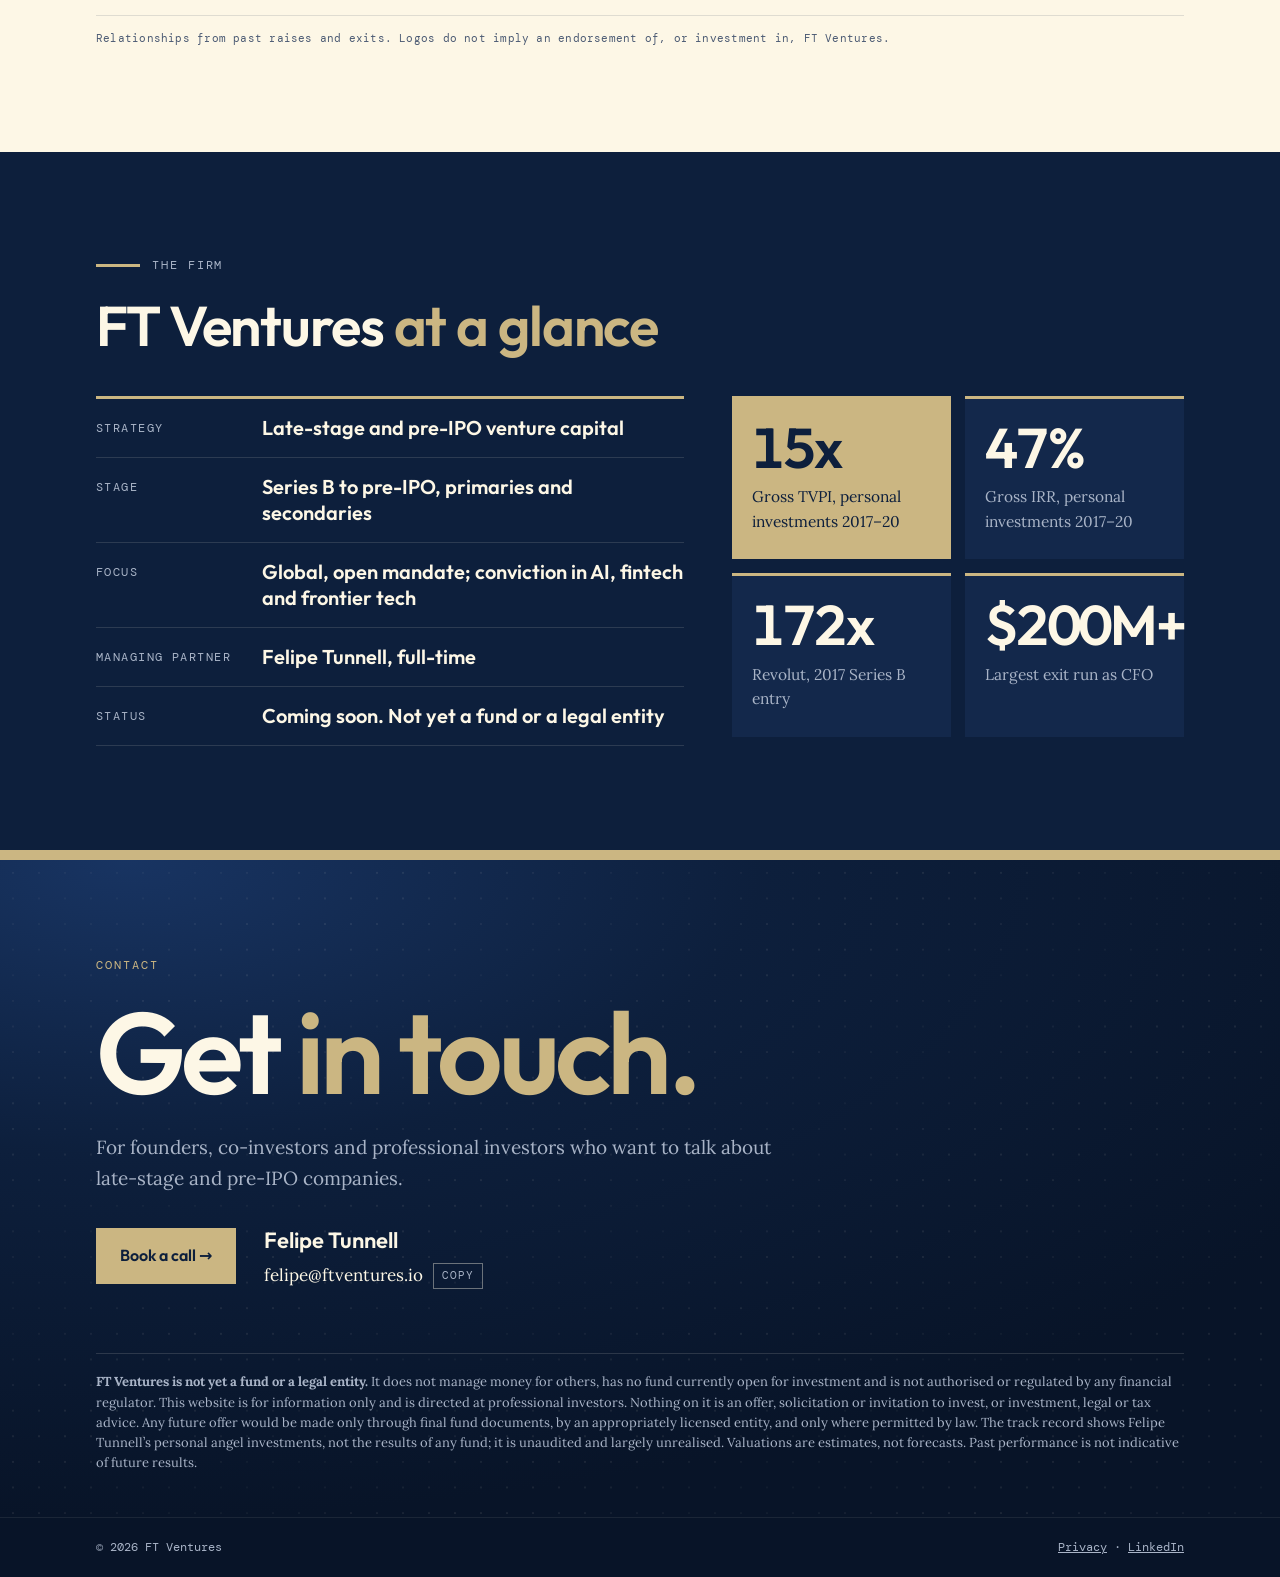
==== commit ad0c19ed: "Frontier tech: drop at-cost rows, thicker bars Co-Authored-By: Claude Opus 5.5 <noreply@anthropic.co" ====
--- a/index.html
+++ b/index.html
@@ -298,7 +298,7 @@
 .ai-r .nm{font-family:var(--display);font-weight:700;font-size:22px}
 .ai-r .v{font-family:var(--body);font-size:17px}
 .ai-m{display:flex;align-items:center;gap:12px;min-width:0}
-.ai-m i{height:12px;background:var(--navy);width:calc(var(--w)*1%);min-width:4px;transition:width 1.2s cubic-bezier(.2,.7,.2,1);max-width:calc(100% - 70px)}
+.ai-m i{height:20px;background:var(--navy);width:calc(var(--w)*1%);min-width:4px;transition:width 1.2s cubic-bezier(.2,.7,.2,1);max-width:calc(100% - 70px)}
 .ai-m b{font-family:var(--display);font-weight:600;font-size:26px;white-space:nowrap}
 .ai-m b sup{font-size:.42em;font-weight:500;vertical-align:super;margin-left:3px;color:var(--slate)}
 .ai-r.cost .ai-m i{background:var(--mist)}.ai-r.cost .ai-m b{color:var(--mist)}
@@ -724,10 +724,8 @@
     <div class="ai-r"><img src="img/openai.png" alt="OpenAI" class="t"><span class="v e">Apr 2024</span><div class="ai-m"><i style="--w:19.2"></i><b>5x</b></div></div>
     <div class="ai-r"><img src="img/spacex.png" alt="SpaceX" style="height:14px"><span class="v e">2022</span><div class="ai-m"><i style="--w:15.4"></i><b>4x<sup>(3)</sup></b></div></div>
     <div class="ai-r"><img src="img/perplexity.png" alt="Perplexity" class="t"><span class="v e">Dec 2024</span><div class="ai-m"><i style="--w:7.7"></i><b>2x</b></div></div>
-    <div class="ai-r cost"><img src="img/1x.png" alt="1X" class="t"><span class="v e">Jun 2026</span><div class="ai-m"><i style="--w:3.8"></i><b>1x</b></div></div>
-    <div class="ai-r cost"><img src="img/higgsfield.png" alt="Higgsfield"><span class="v e">Nov 2026</span><div class="ai-m"><i style="--w:3.8"></i><b>1x</b></div></div>
-  </div>
-  <p class="fn">Gross MOIC, 27 Oct 2026, rounded. (1) Anthropic valuation up ~77x; MOIC reflects dilution. (2) Neuralink marked at a recent secondary-market valuation; unaudited. (3) SpaceX exited 2026. 1x = 2026 entry, at cost; Higgsfield is after the mark date and not in the 9x. The leading private companies stay private for longer; accessed via secondary and co-investment vehicles.</p>
+  </div>
+  <p class="fn">Gross MOIC, 27 Oct 2026, rounded. (1) Anthropic valuation up ~77x; MOIC reflects dilution. (2) Neuralink marked at a recent secondary-market valuation; unaudited. (3) SpaceX exited 2026. The 9x also includes 1X (2026 entry, held at cost). The leading private companies stay private for longer; accessed via secondary and co-investment vehicles.</p>
 </div></section>
 
 <!-- 9 LESSONS -->
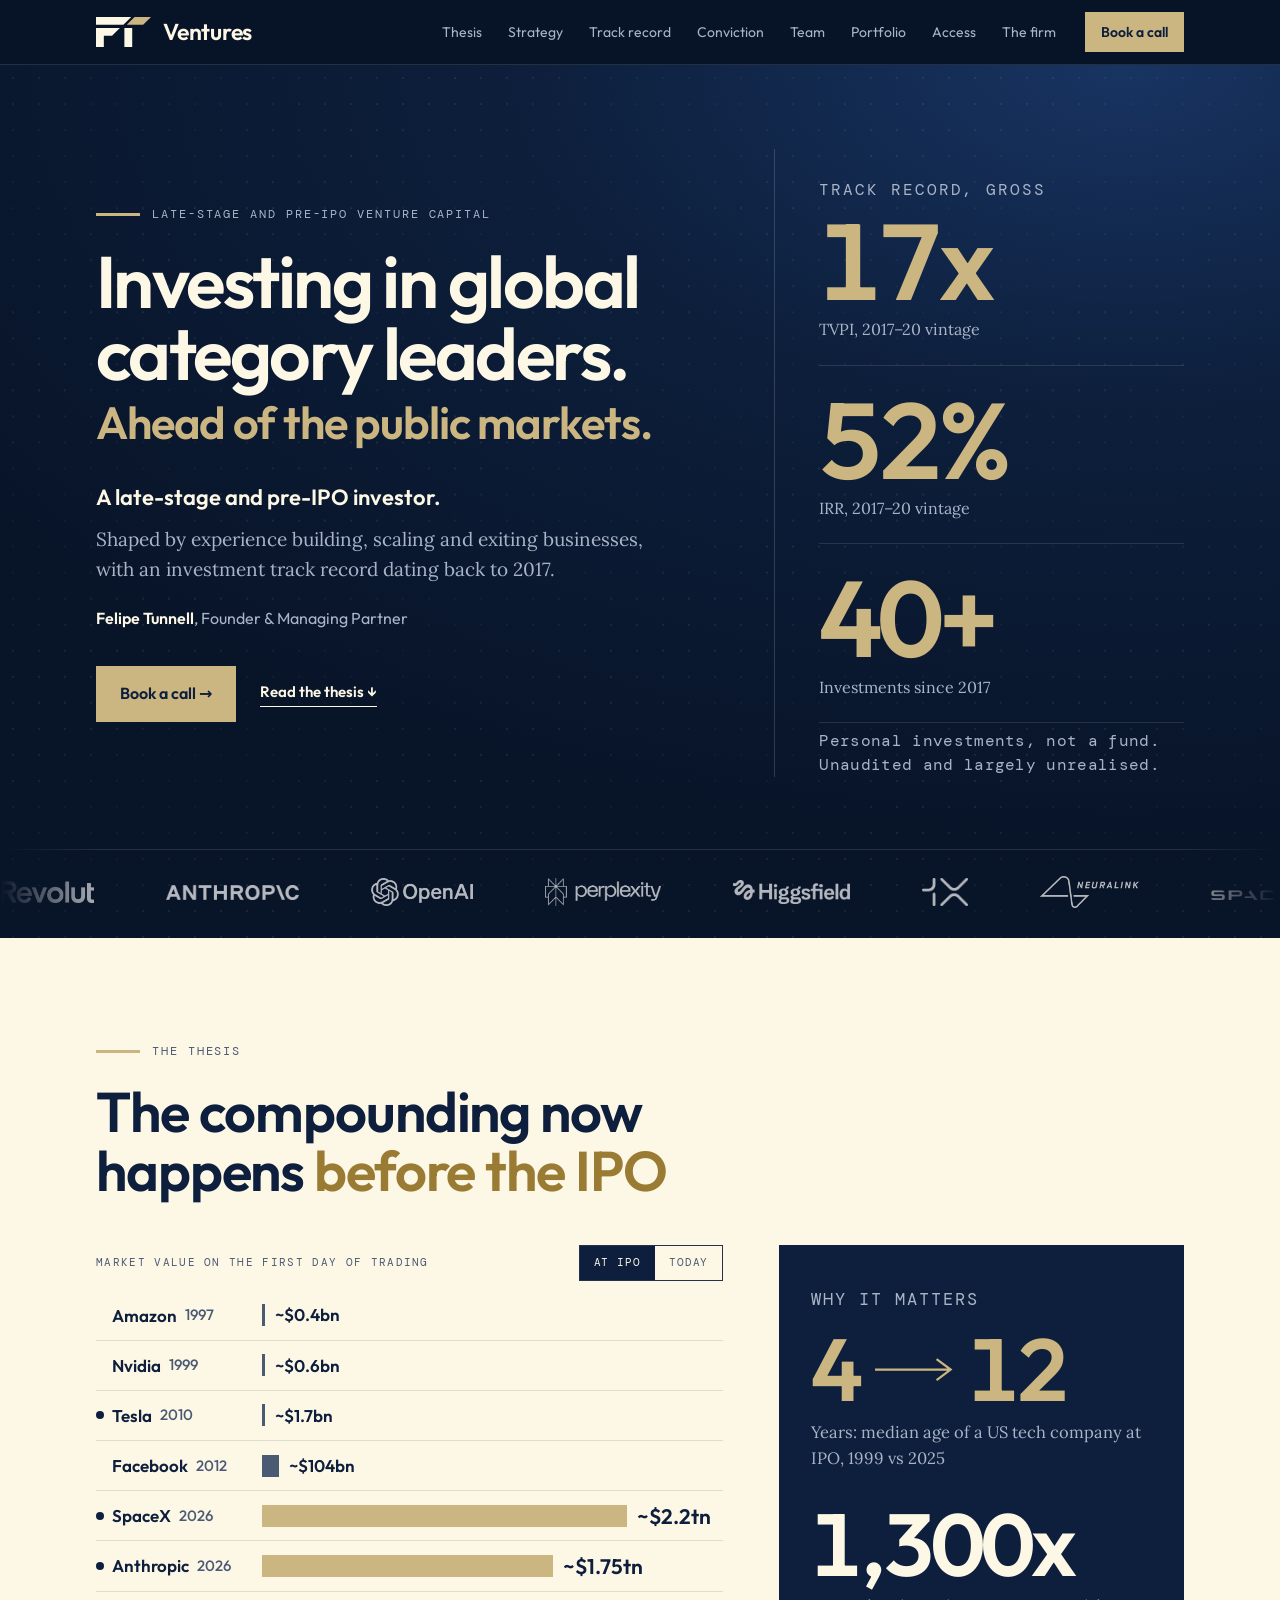
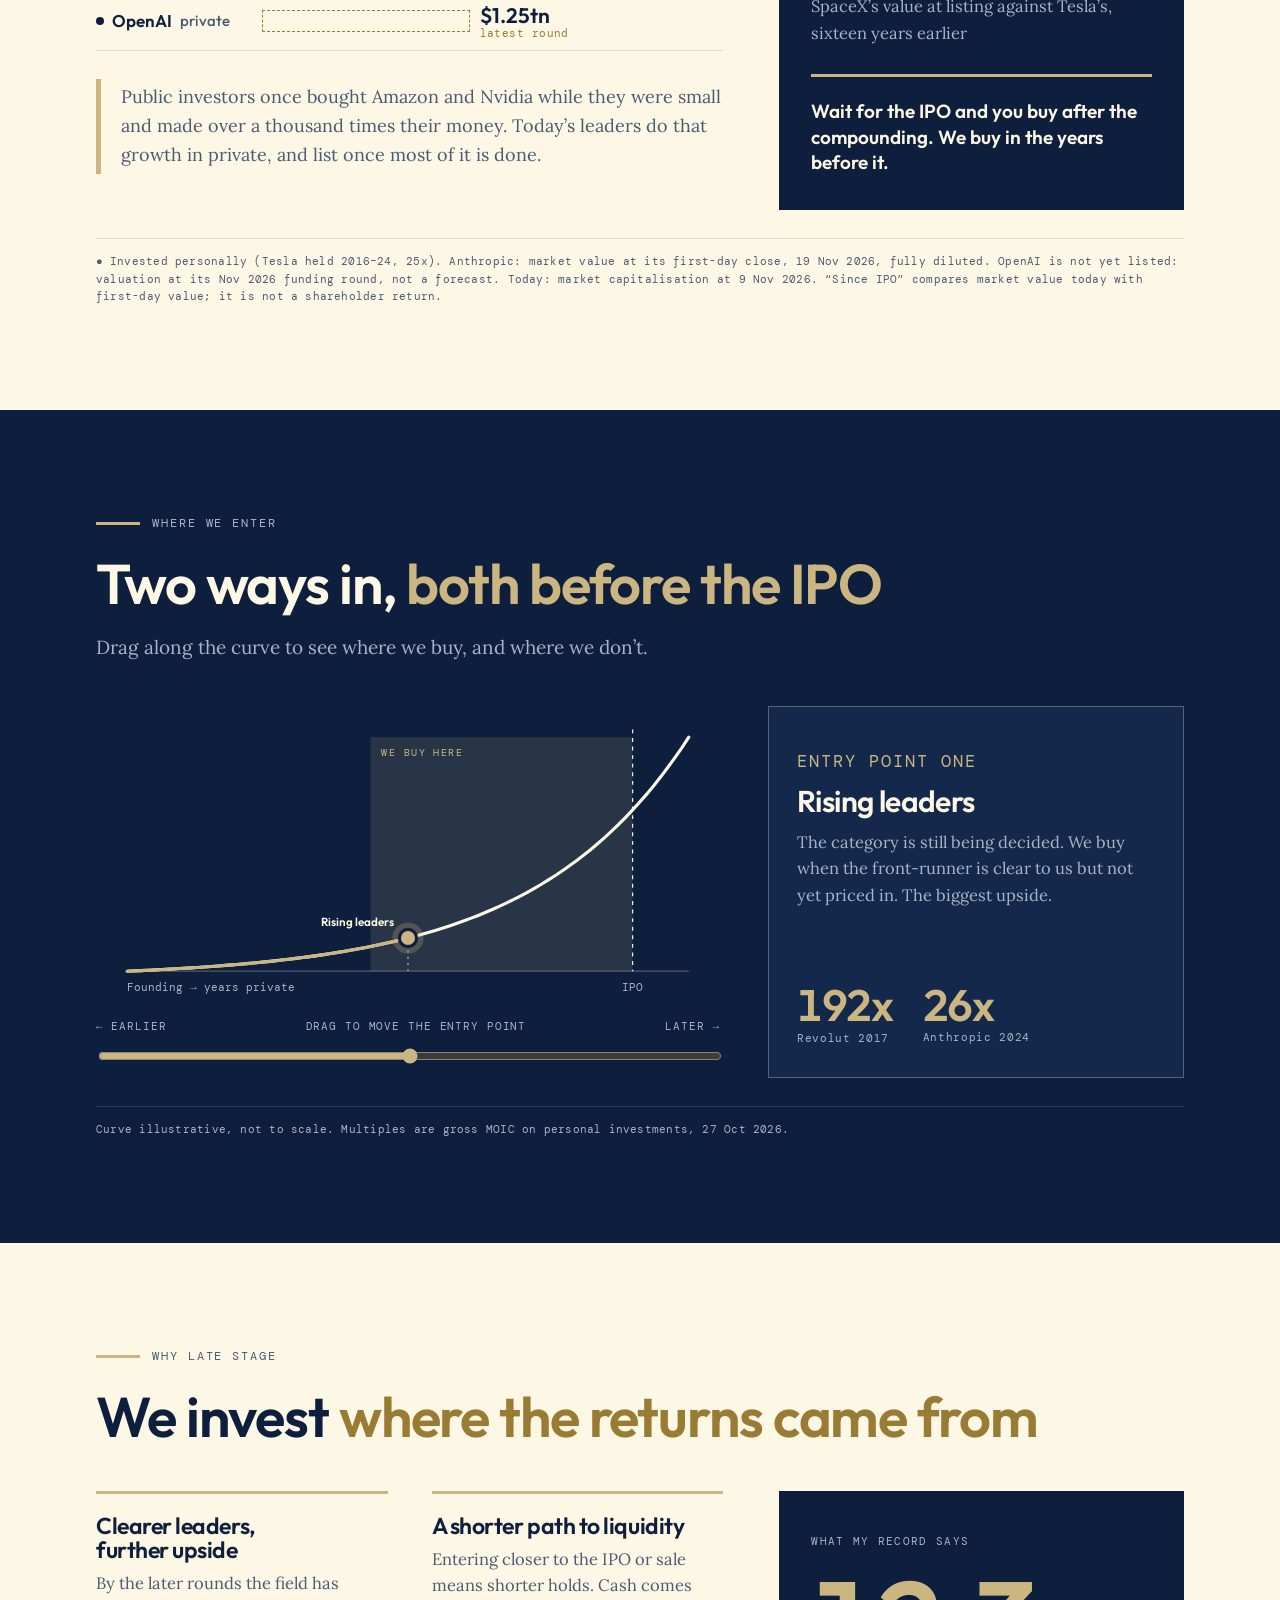
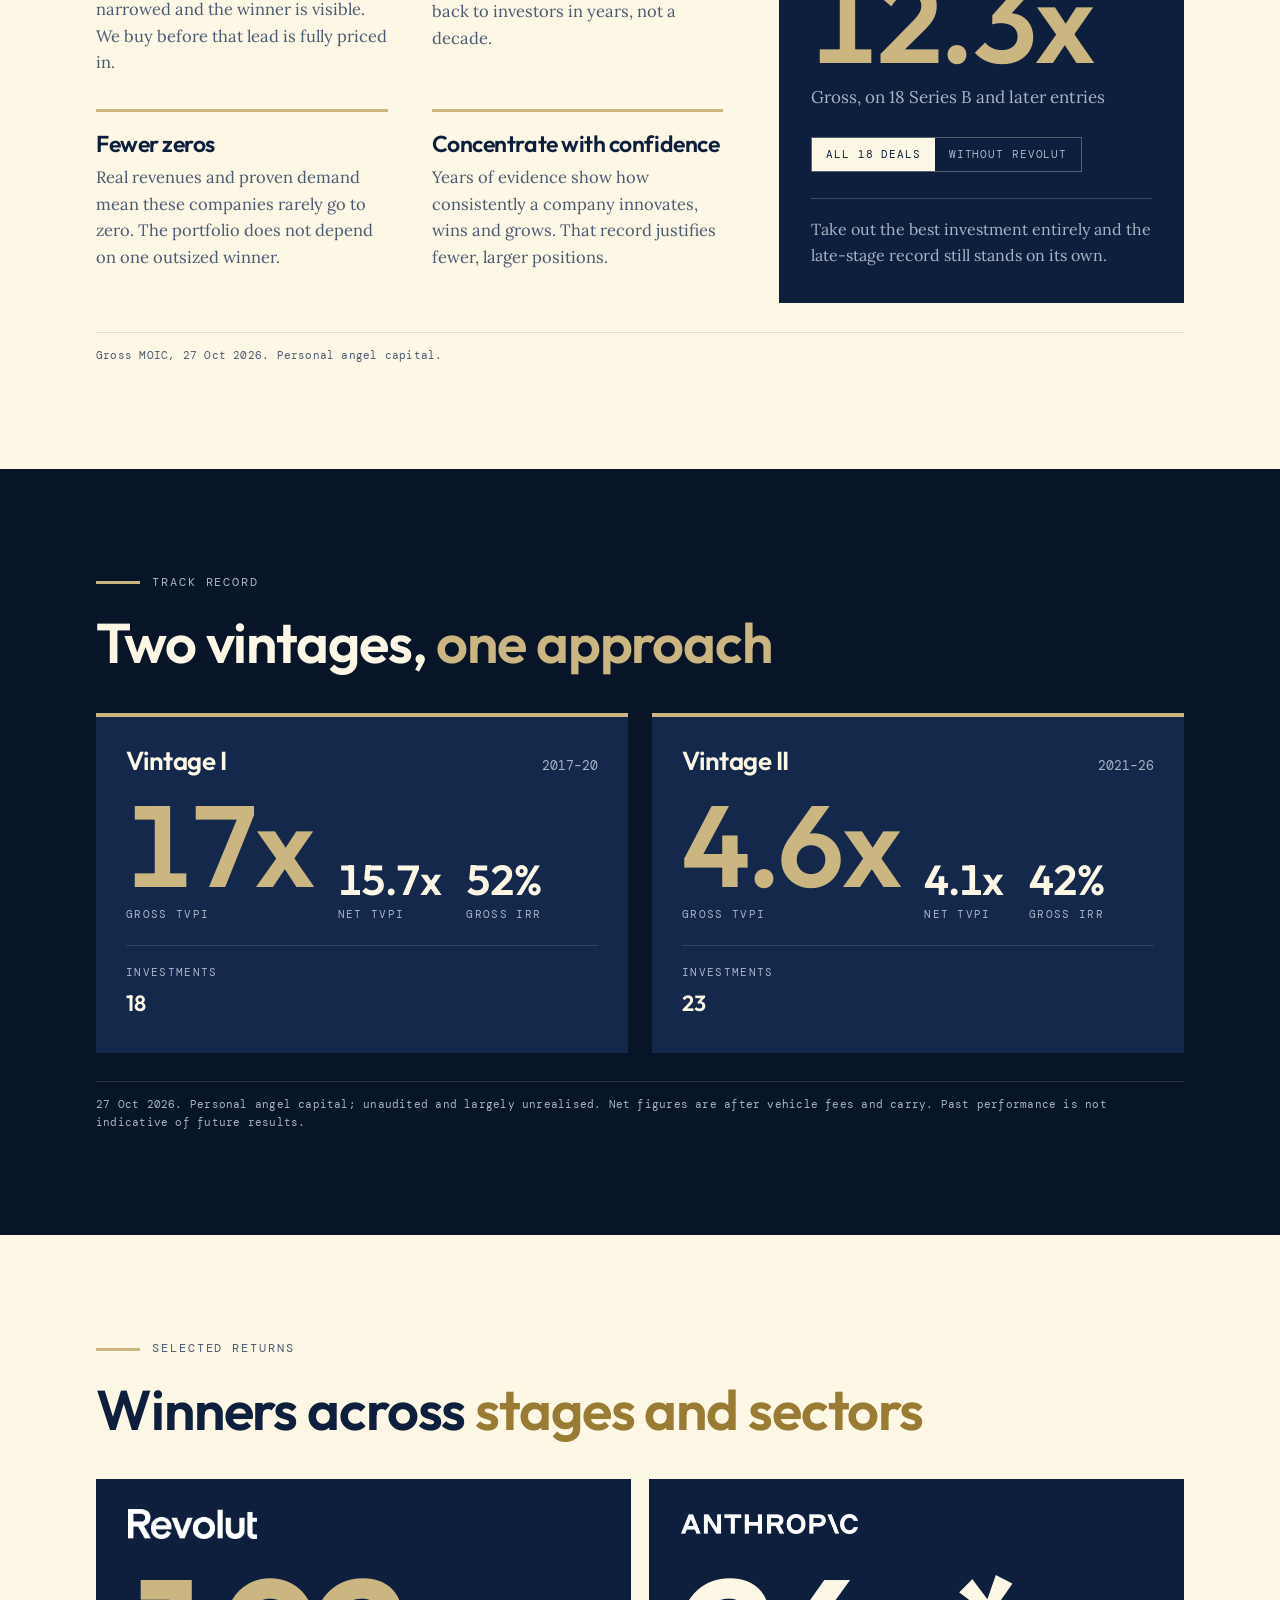
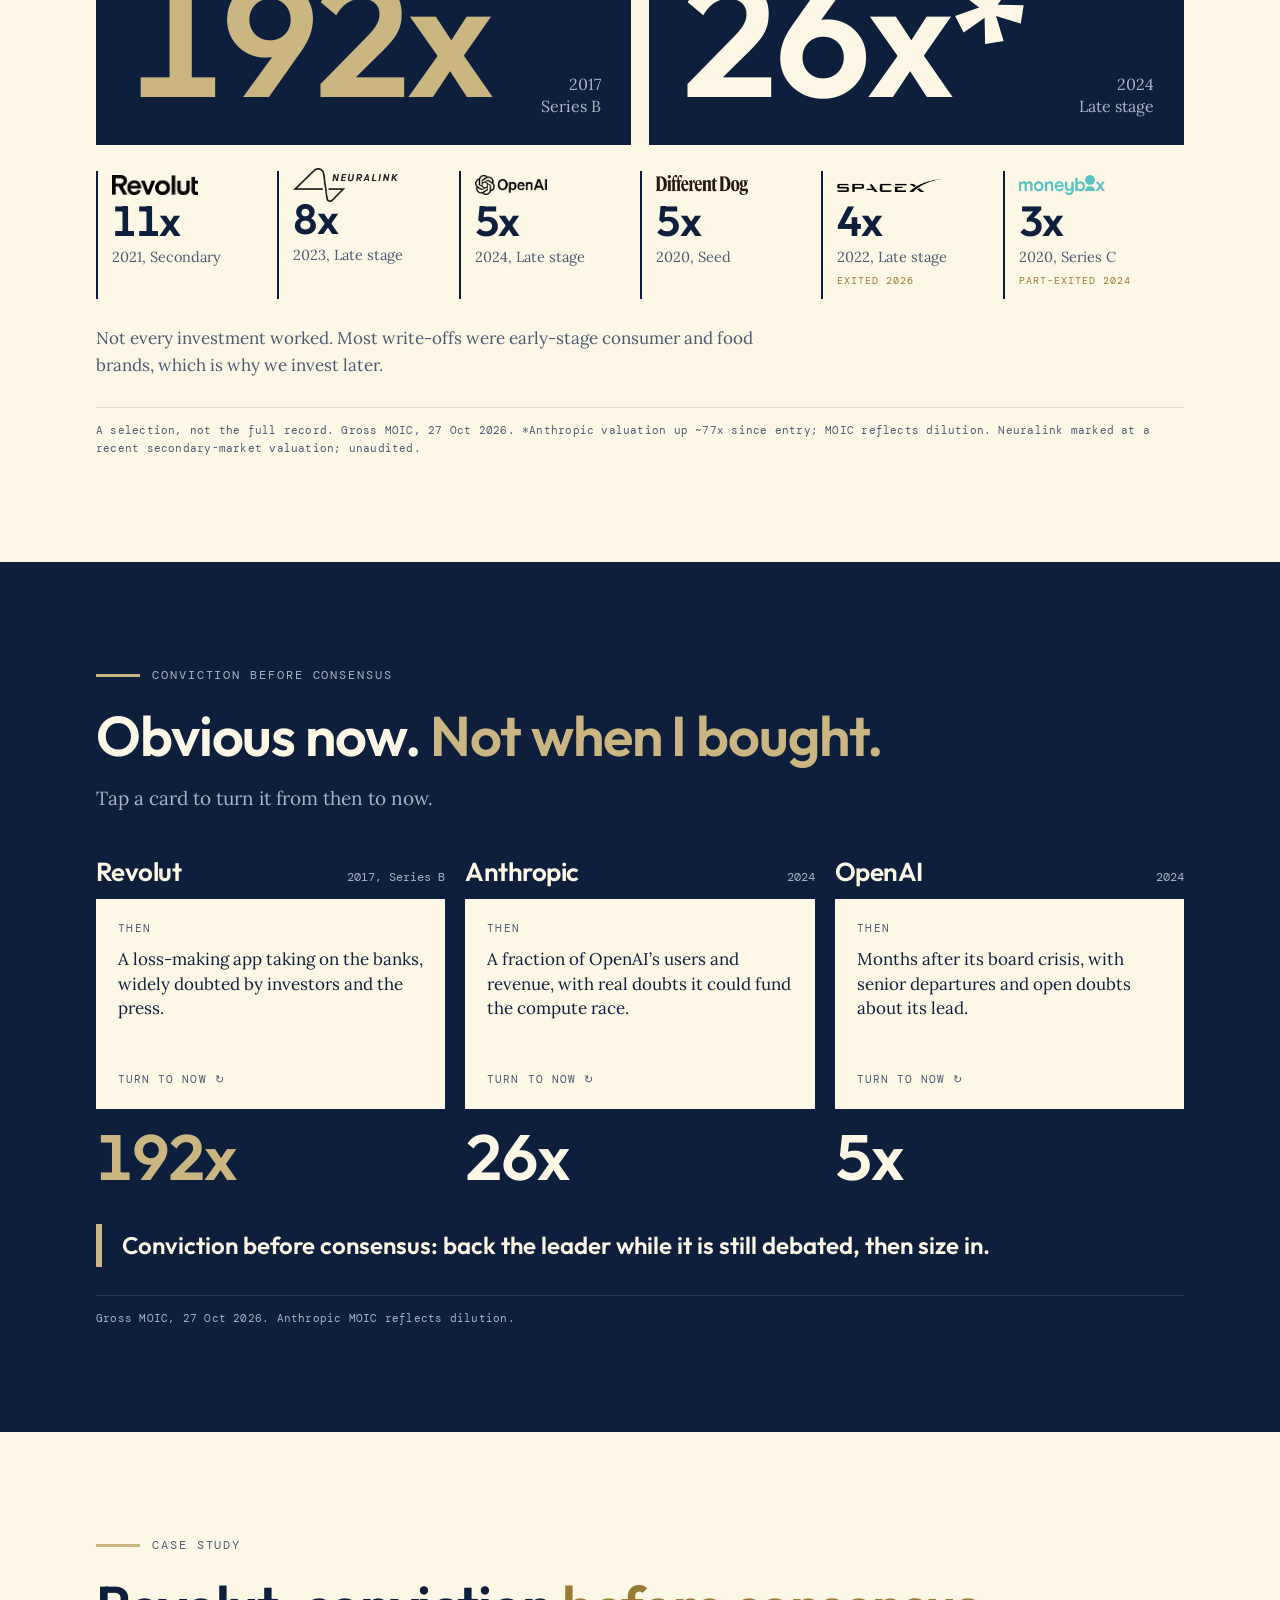
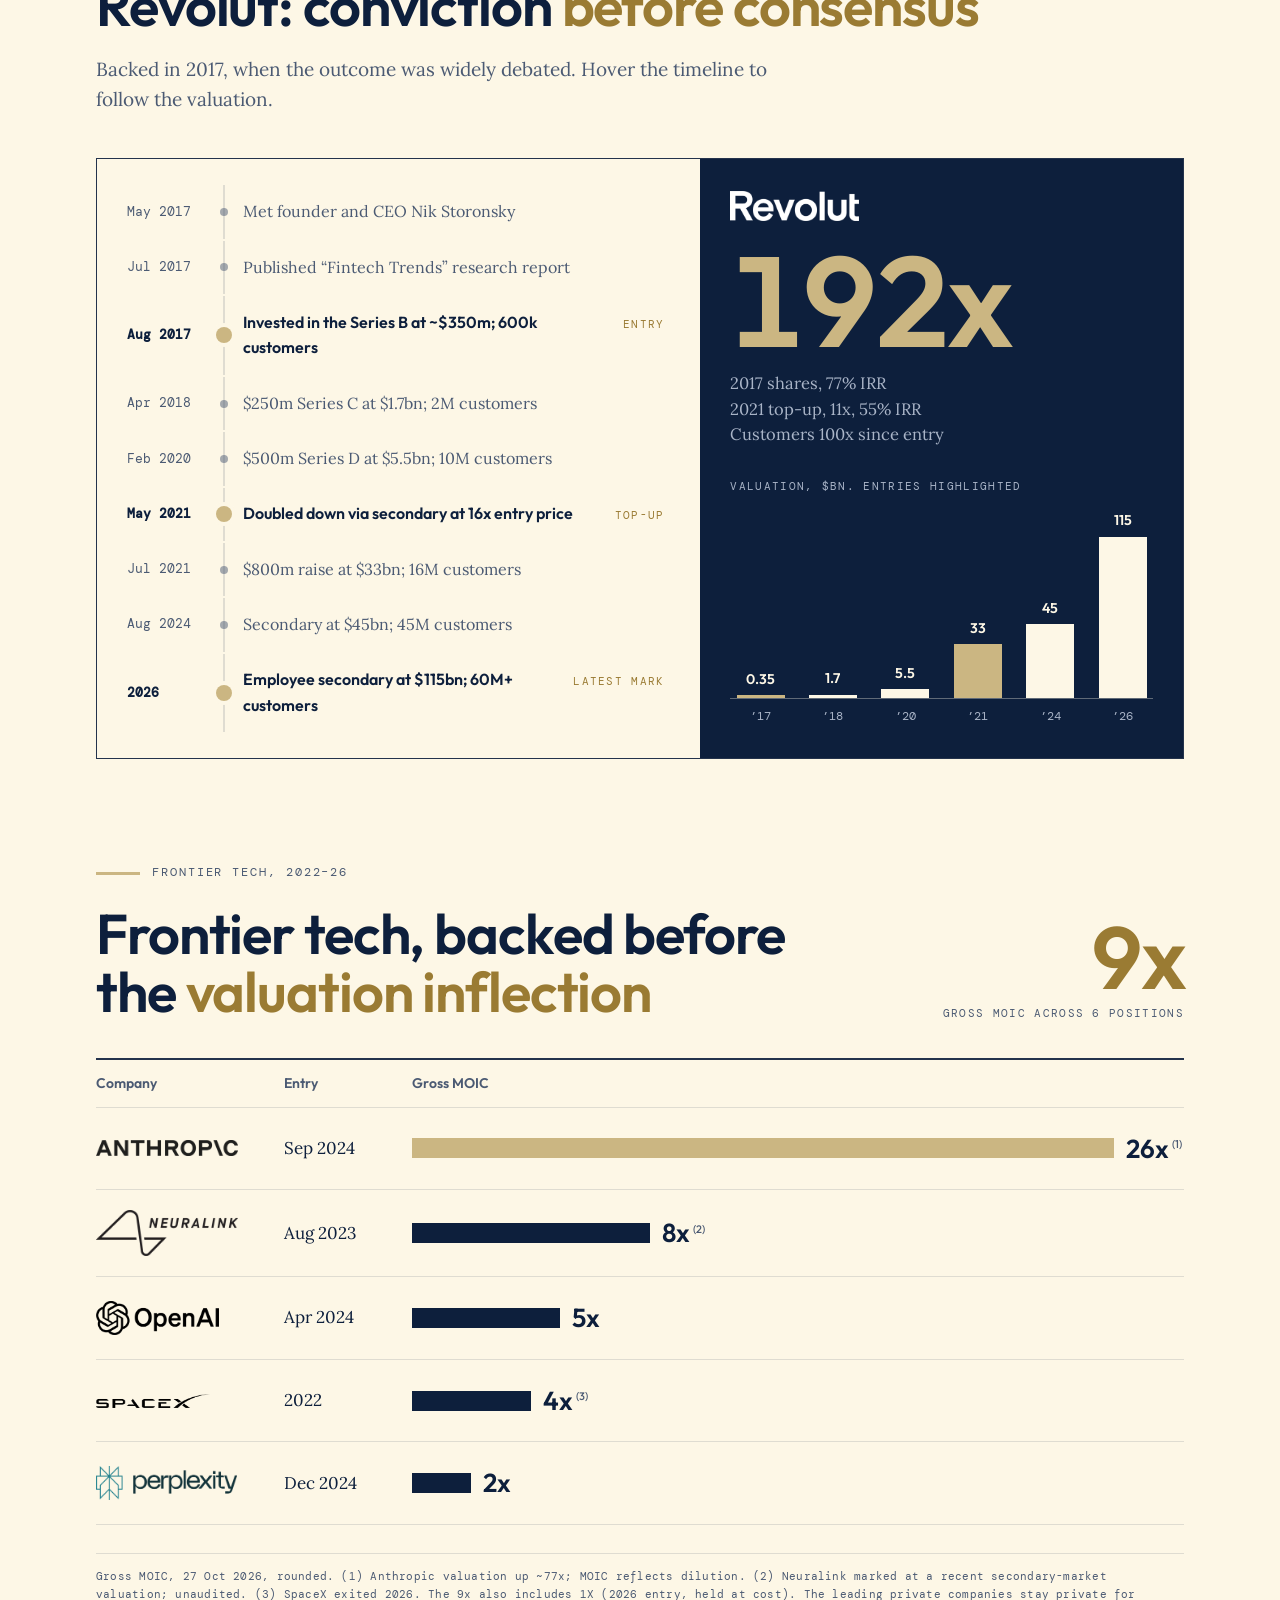
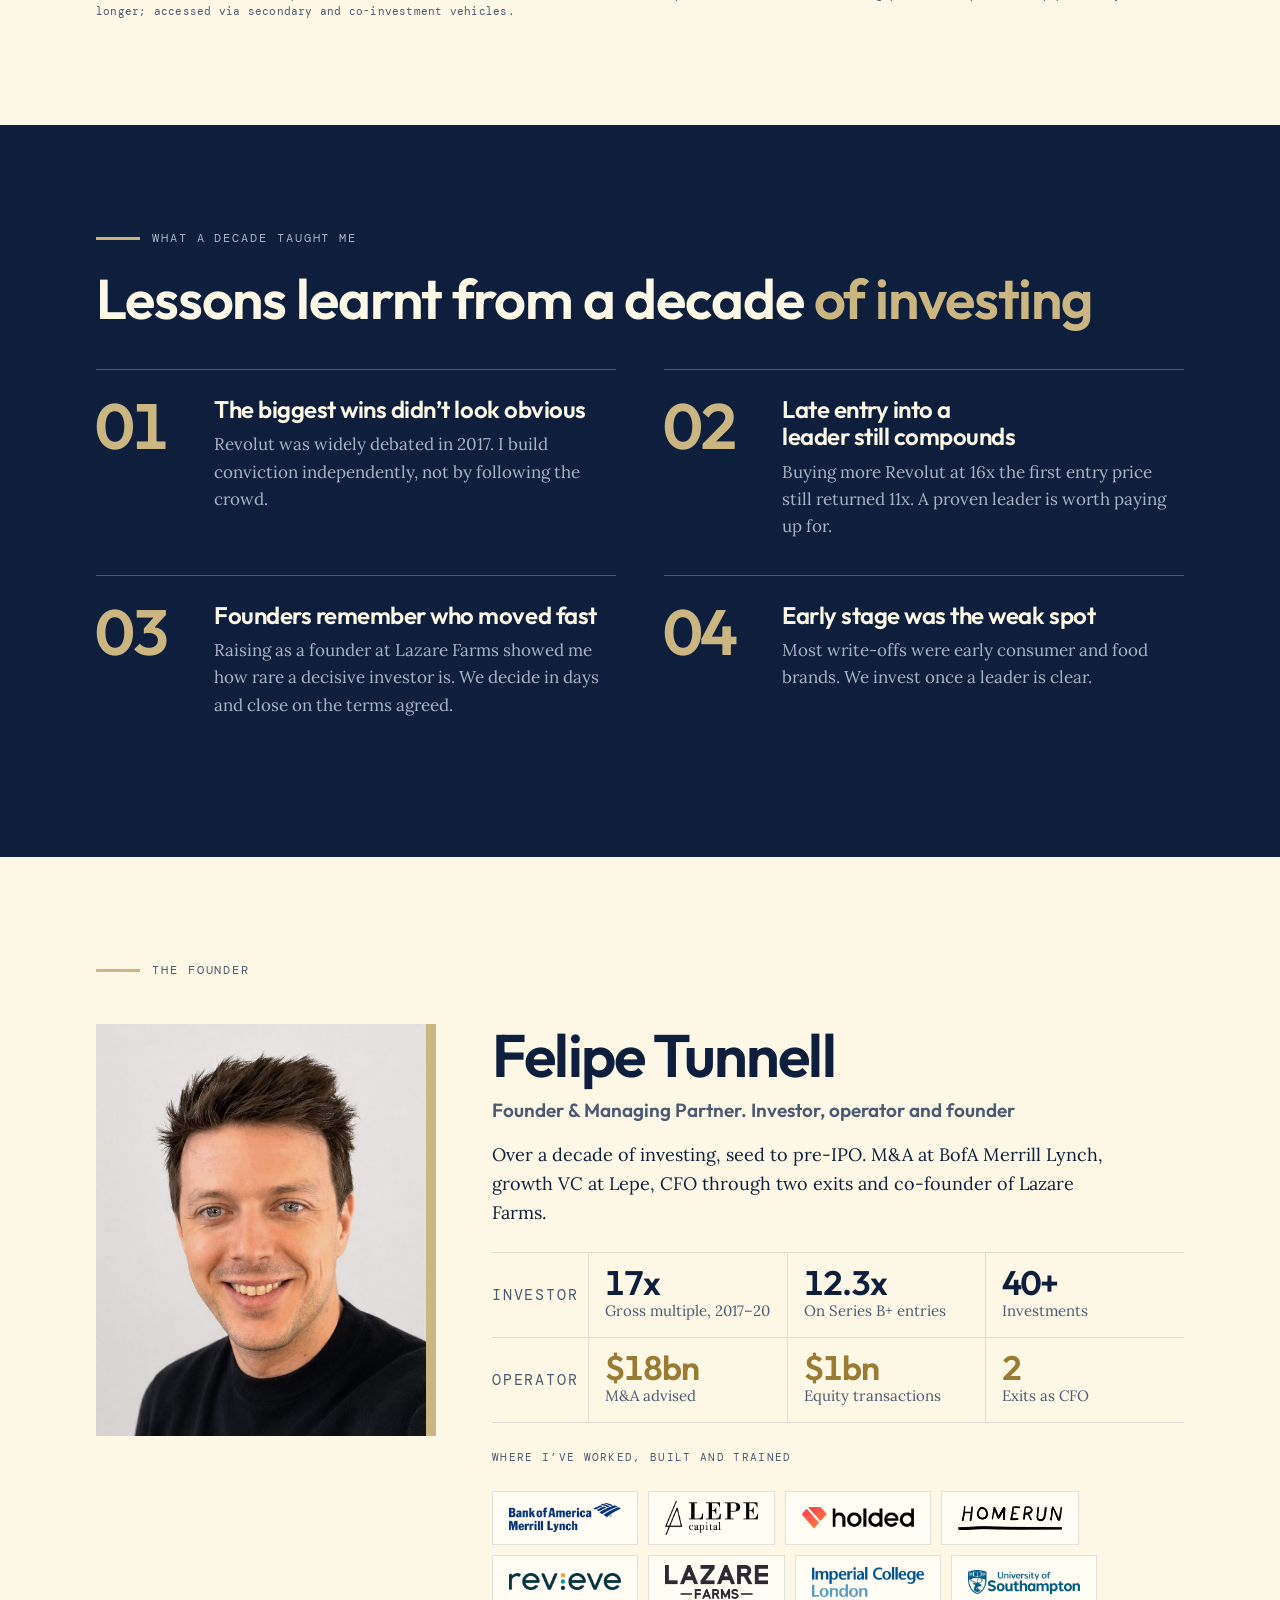
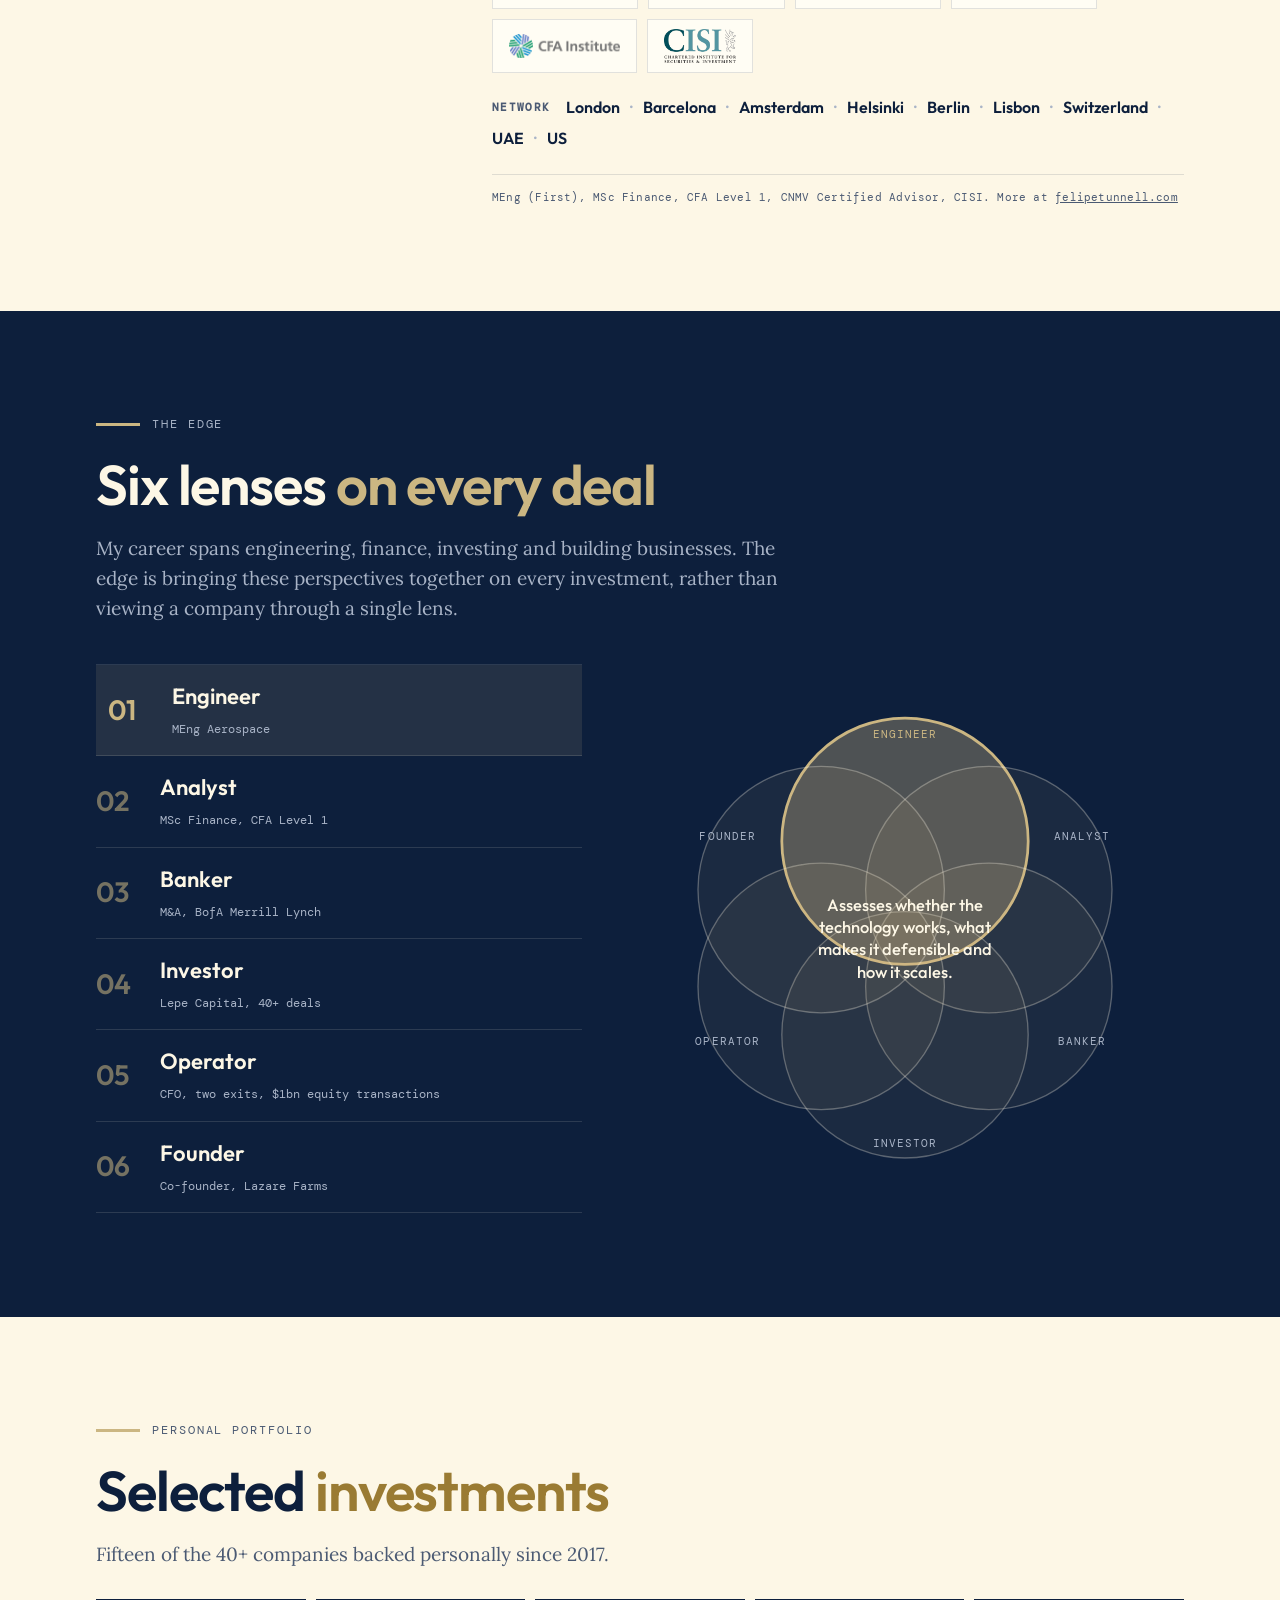
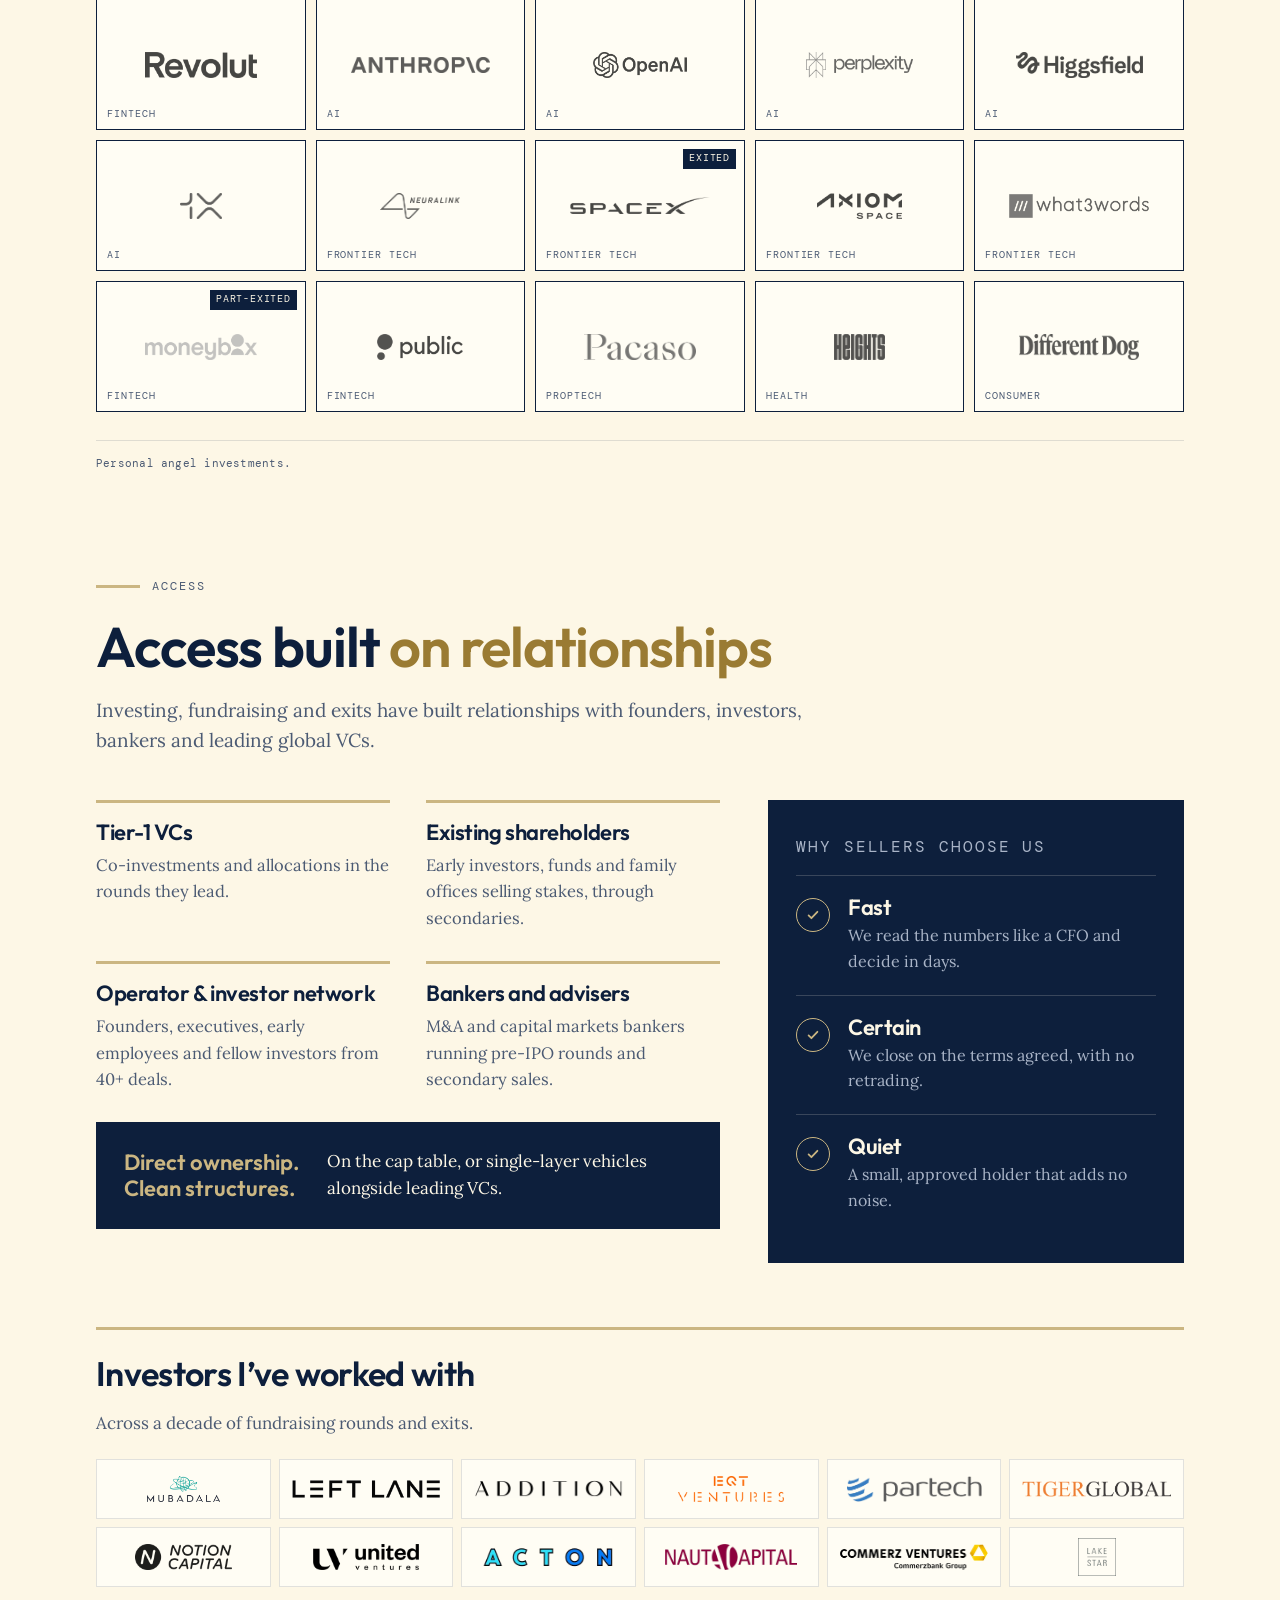
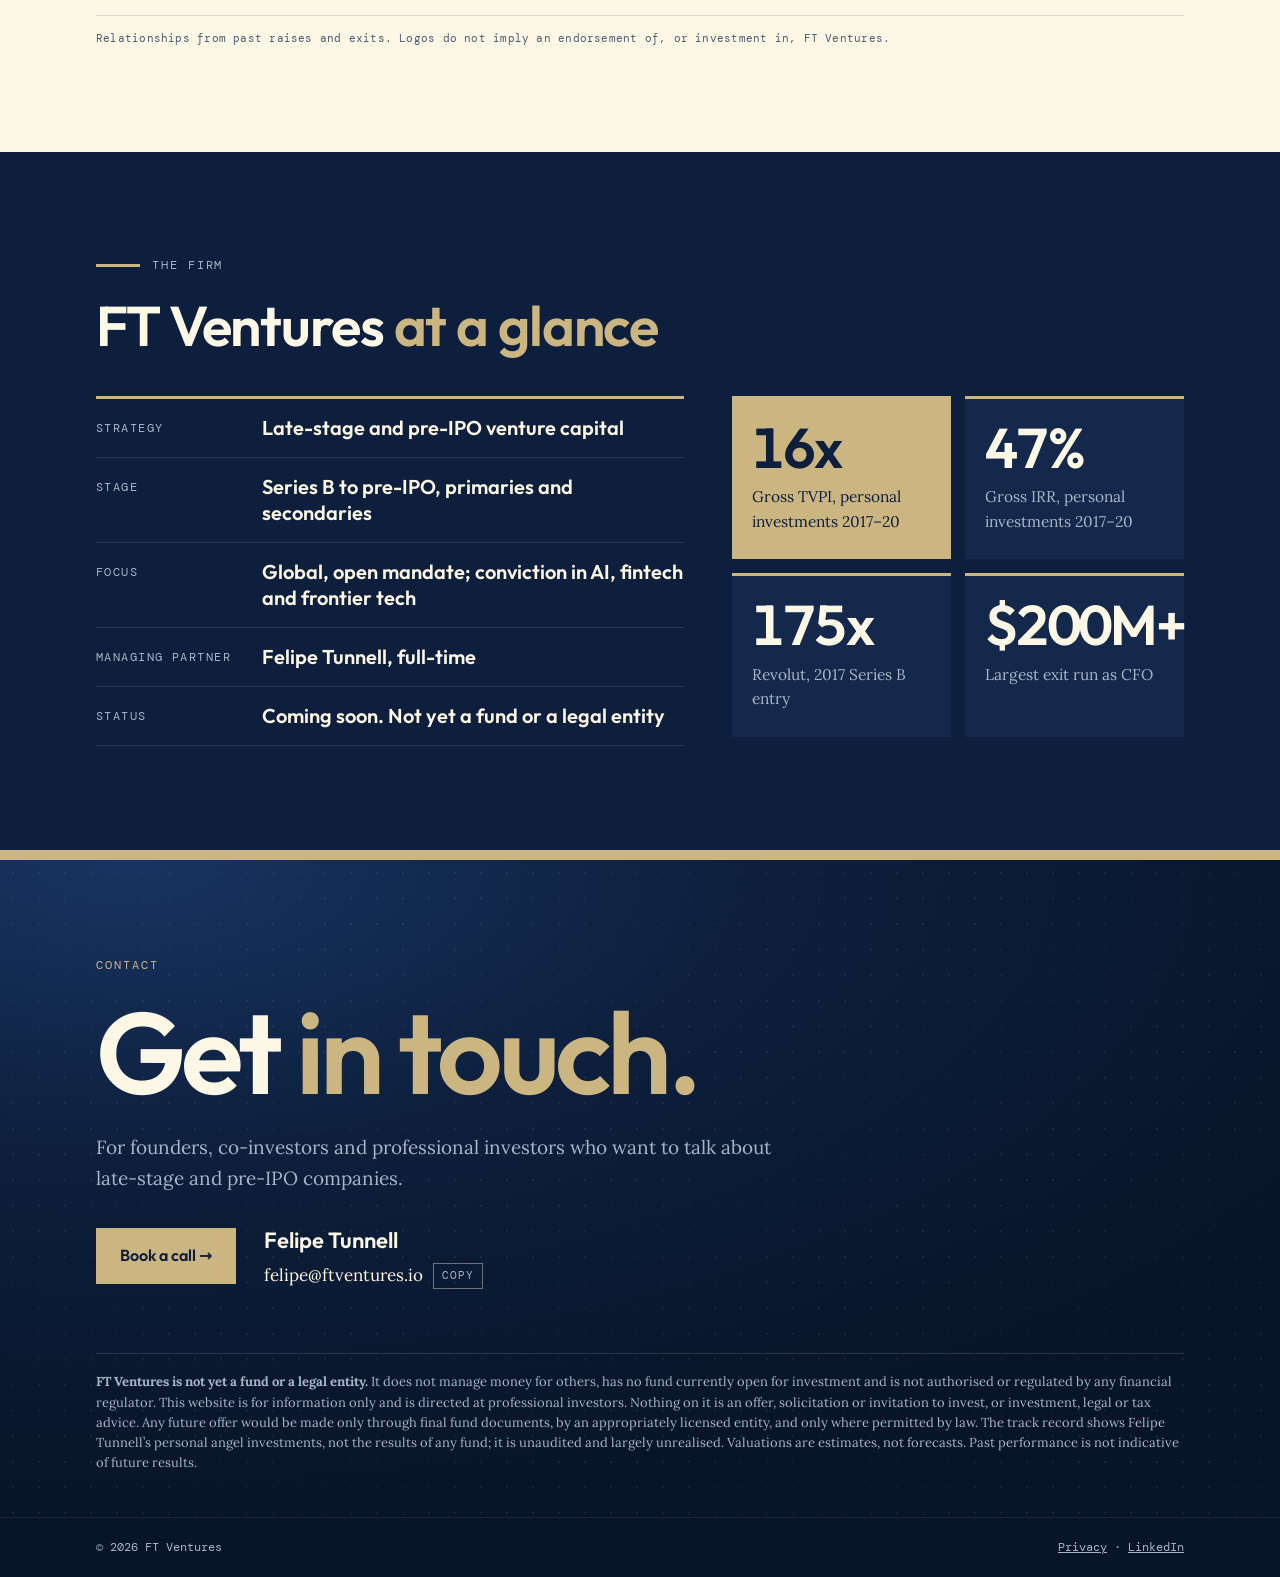
==== commit 47b16ba8: "IPO chart: Anthropic highlighted like SpaceX Co-Authored-By: Claude Opus 5.5 <noreply@anthropic.com>" ====
--- a/index.html
+++ b/index.html
@@ -551,7 +551,7 @@
         <div class="ipo-r" data-v="1.7" data-n="1490" data-nl="$1.49tn" data-x="~880x"><span class="n"><i></i>Tesla <small>2010</small></span><div class="ipo-t"><span class="ipo-b"></span><span class="ipo-v"><span class="vv">~$1.7bn</span><em class="ipo-x"></em></span></div></div>
         <div class="ipo-r" data-v="104" data-n="1640" data-nl="$1.64tn" data-x="~16x"><span class="n"><i class="no"></i>Facebook <small>2012</small></span><div class="ipo-t"><span class="ipo-b"></span><span class="ipo-v"><span class="vv">~$104bn</span><em class="ipo-x"></em></span></div></div>
         <div class="ipo-r big" data-v="2200" data-n="1930" data-nl="$1.93tn" data-x="~0.9x"><span class="n"><i></i>SpaceX <small>2026</small></span><div class="ipo-t"><span class="ipo-b"></span><span class="ipo-v"><span class="vv">~$2.2tn</span><em class="ipo-x"></em></span></div></div>
-        <div class="ipo-r" data-v="1750" data-n="1750" data-nl="~$1.75tn" data-xt="listed 19 Nov 2026"><span class="n"><i></i>Anthropic <small>2026</small></span><div class="ipo-t"><span class="ipo-b"></span><span class="ipo-v"><span class="vv">~$1.75tn</span><em class="ipo-x"></em></span></div></div>
+        <div class="ipo-r big" data-v="1750" data-n="1750" data-nl="~$1.75tn" data-xt="listed 19 Nov 2026"><span class="n"><i></i>Anthropic <small>2026</small></span><div class="ipo-t"><span class="ipo-b"></span><span class="ipo-v"><span class="vv">~$1.75tn</span><em class="ipo-x"></em></span></div></div>
         <div class="ipo-r est" data-v="1250" data-note="latest round"><span class="n"><i></i>OpenAI <small>private</small></span><div class="ipo-t"><span class="ipo-b"></span><span class="ipo-v"><span class="vv">$1.25tn</span><em class="ipo-x"></em></span></div></div>
       </div>
       <p class="quote">Public investors once bought Amazon and Nvidia while they were small and made over a thousand times their money. Today’s leaders do that growth in private, and list once most of it is done.</p>
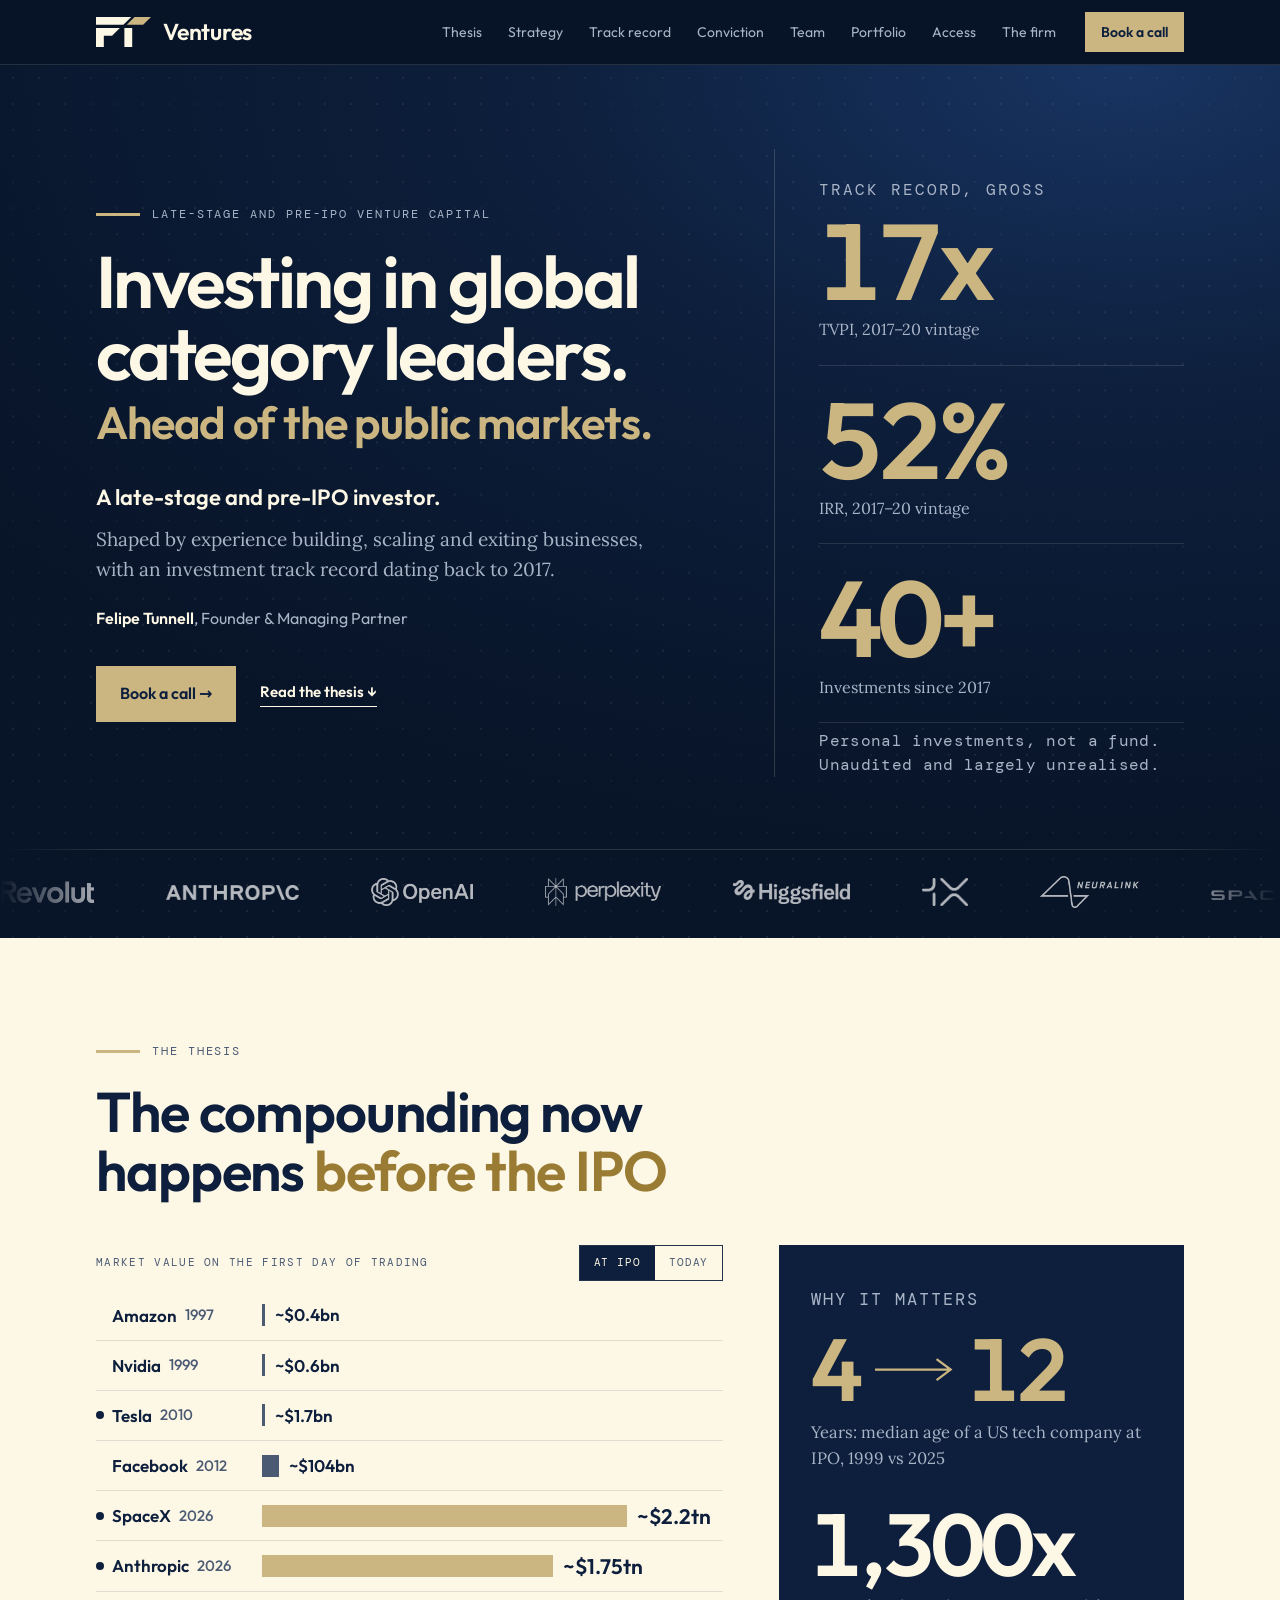
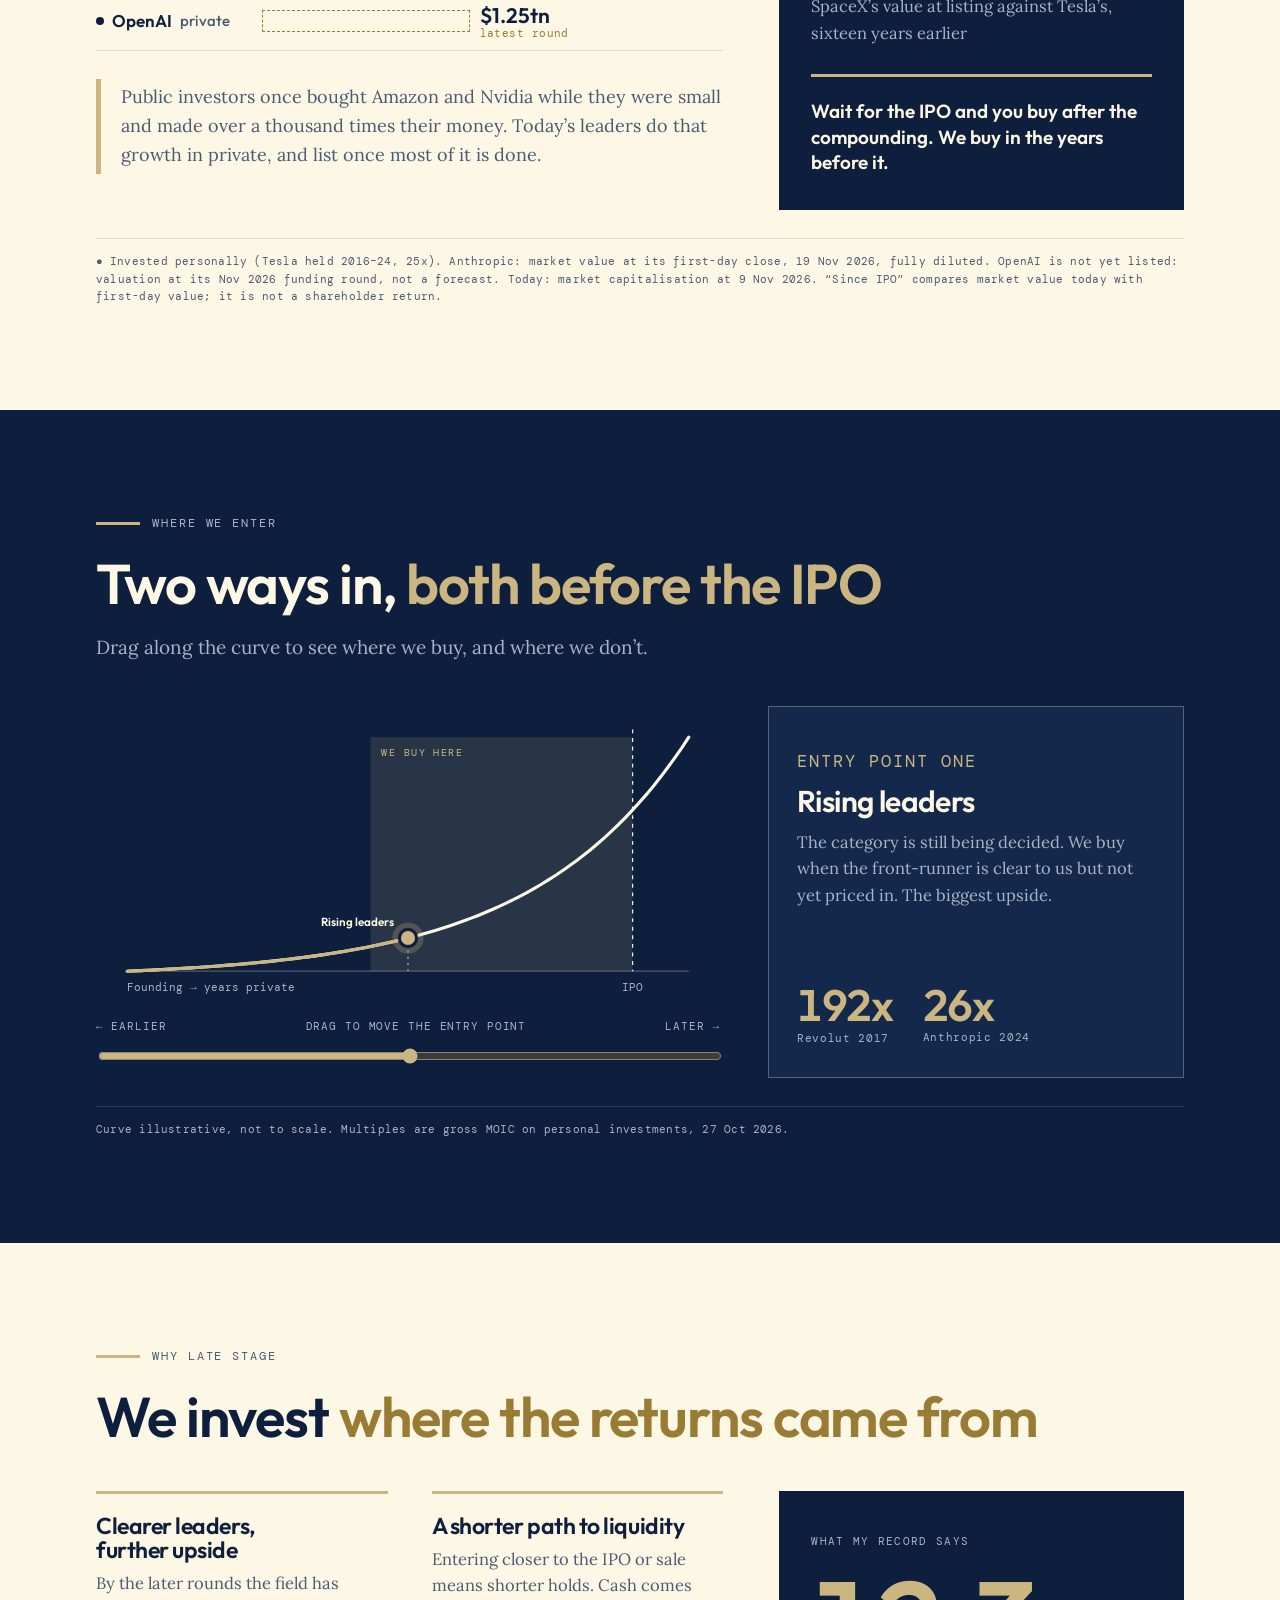
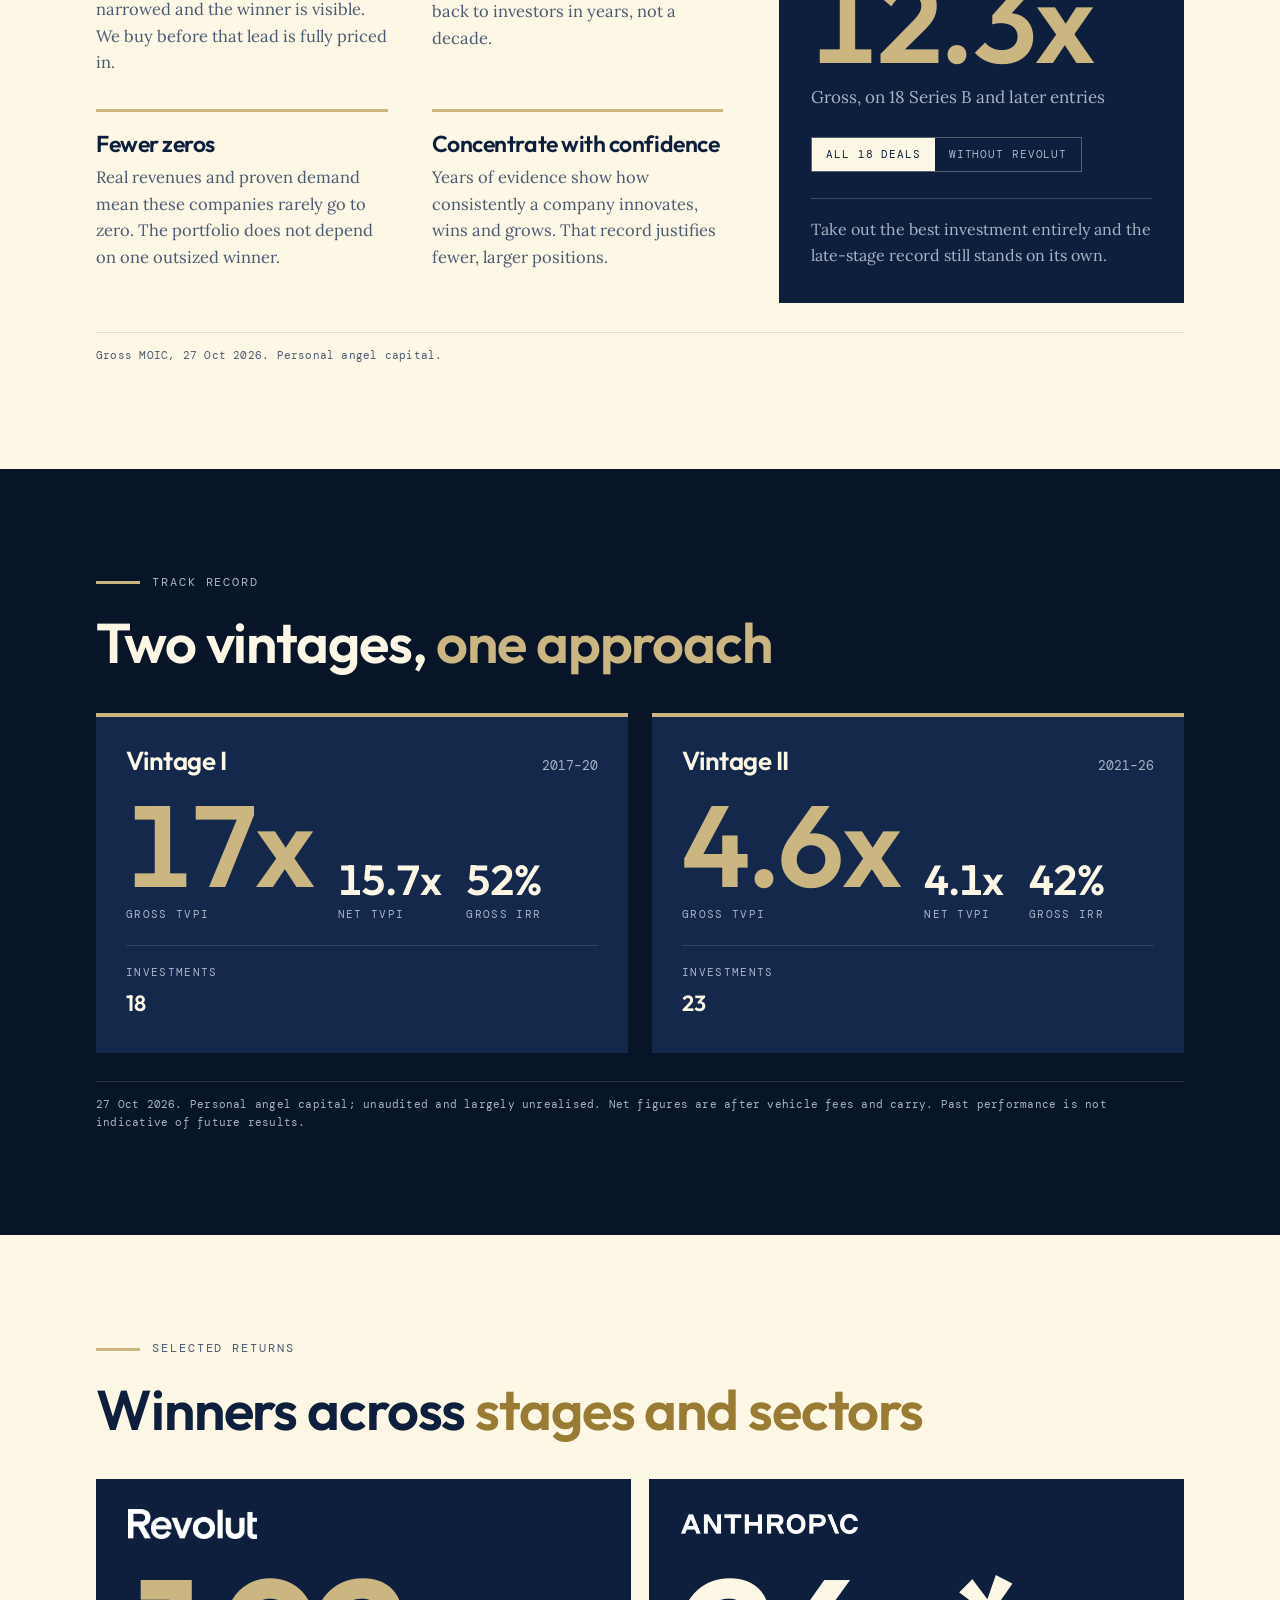
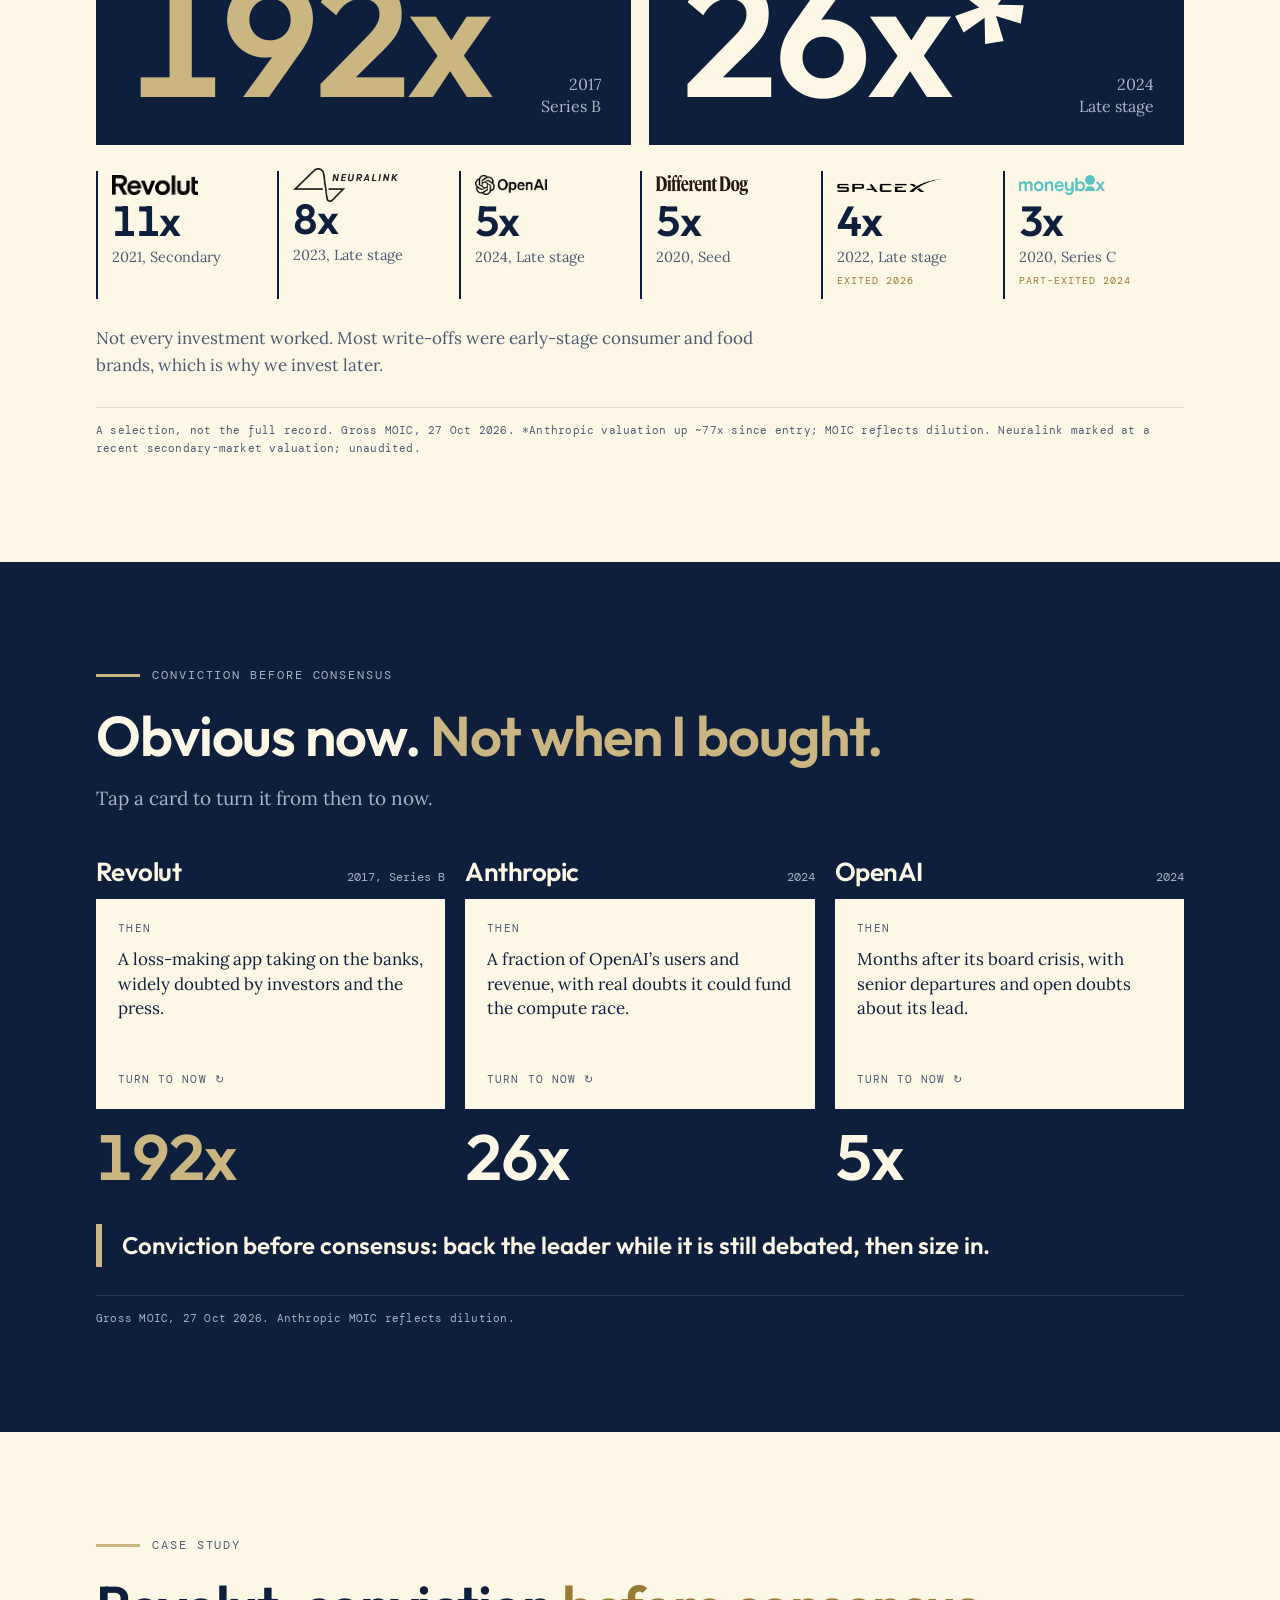
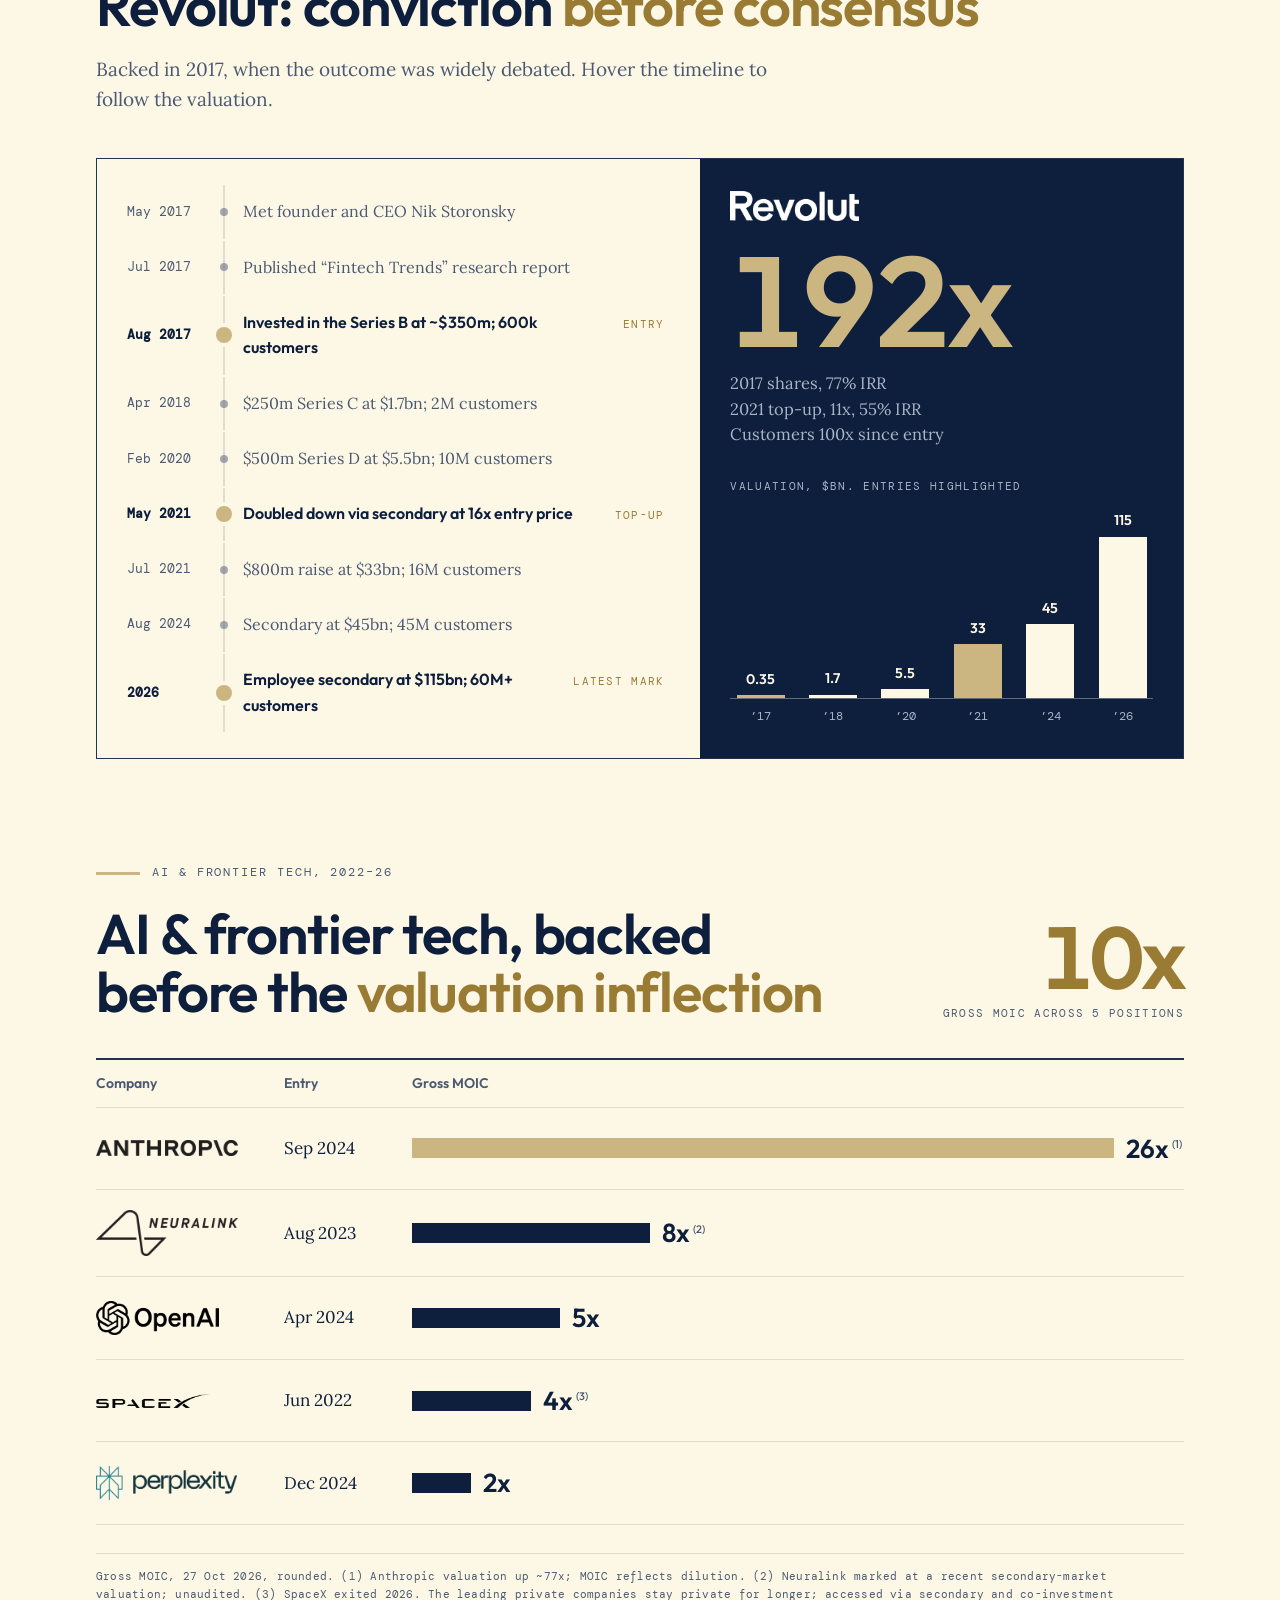
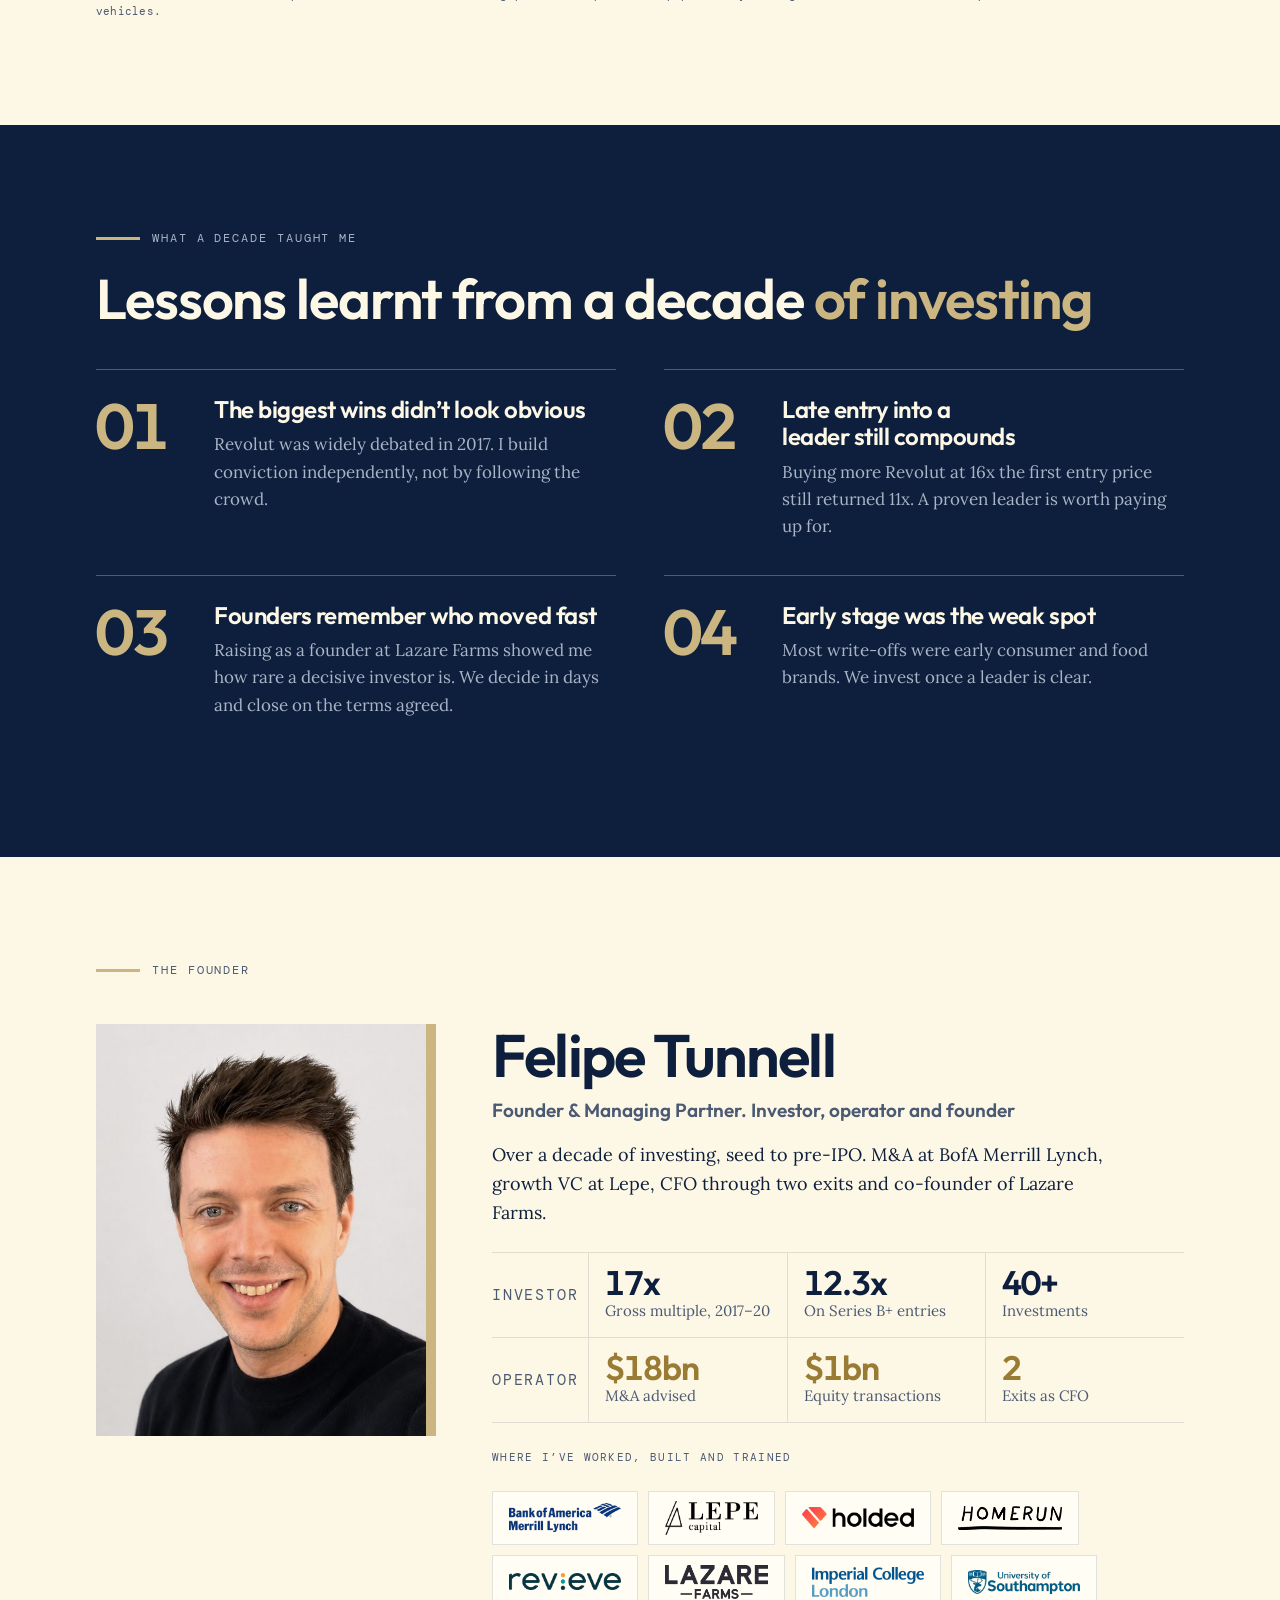
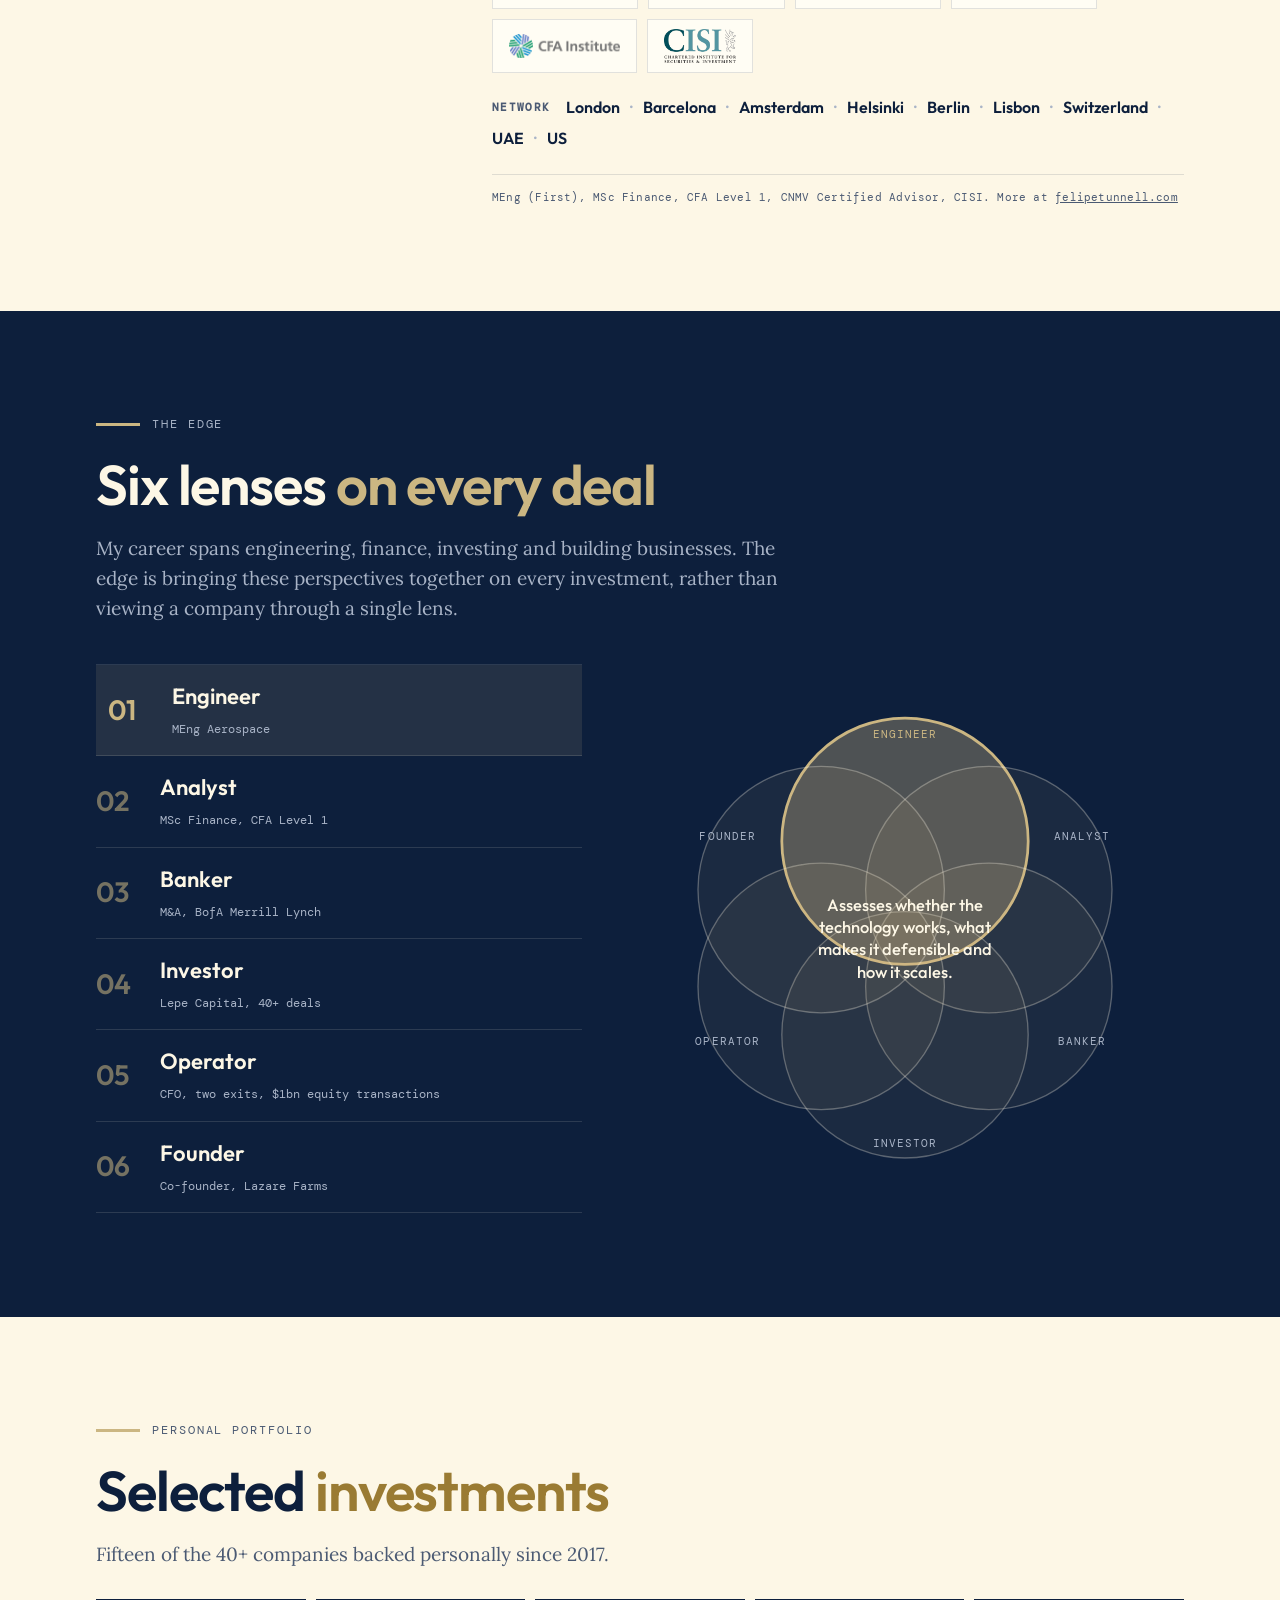
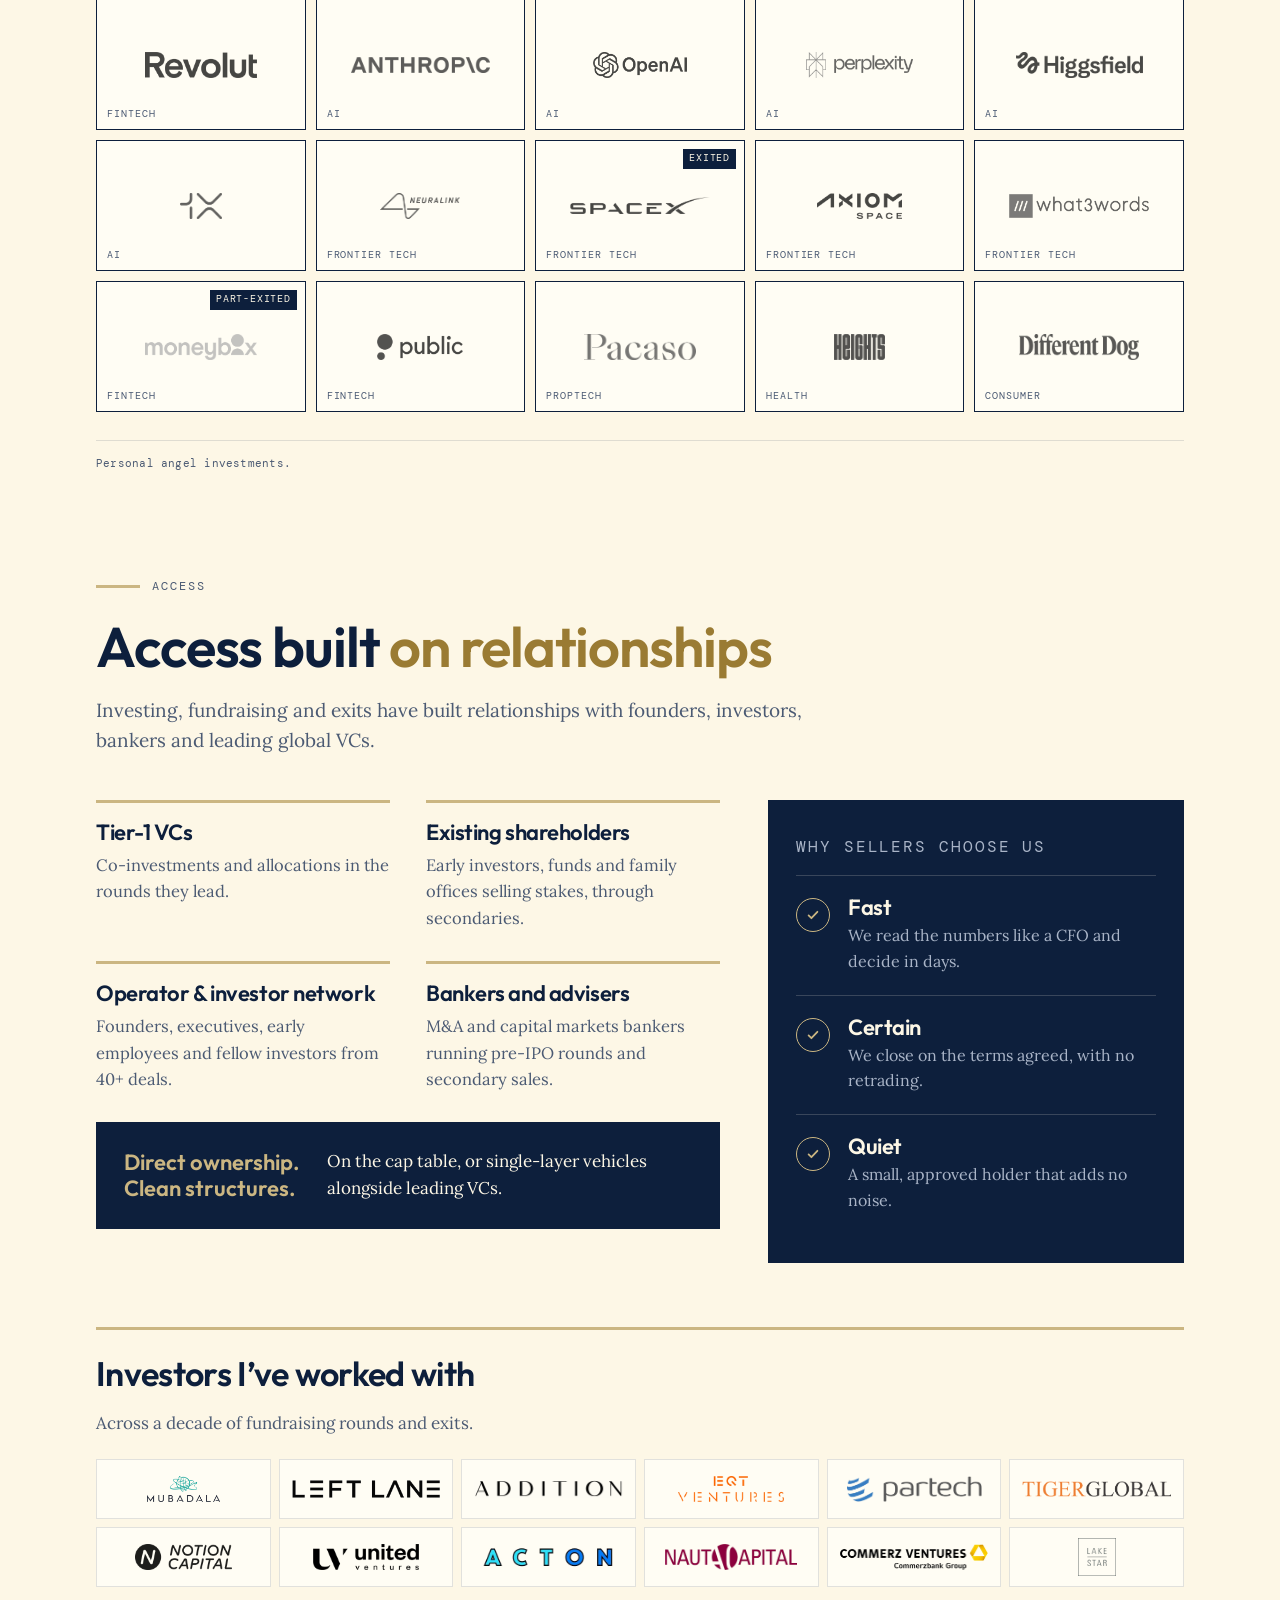
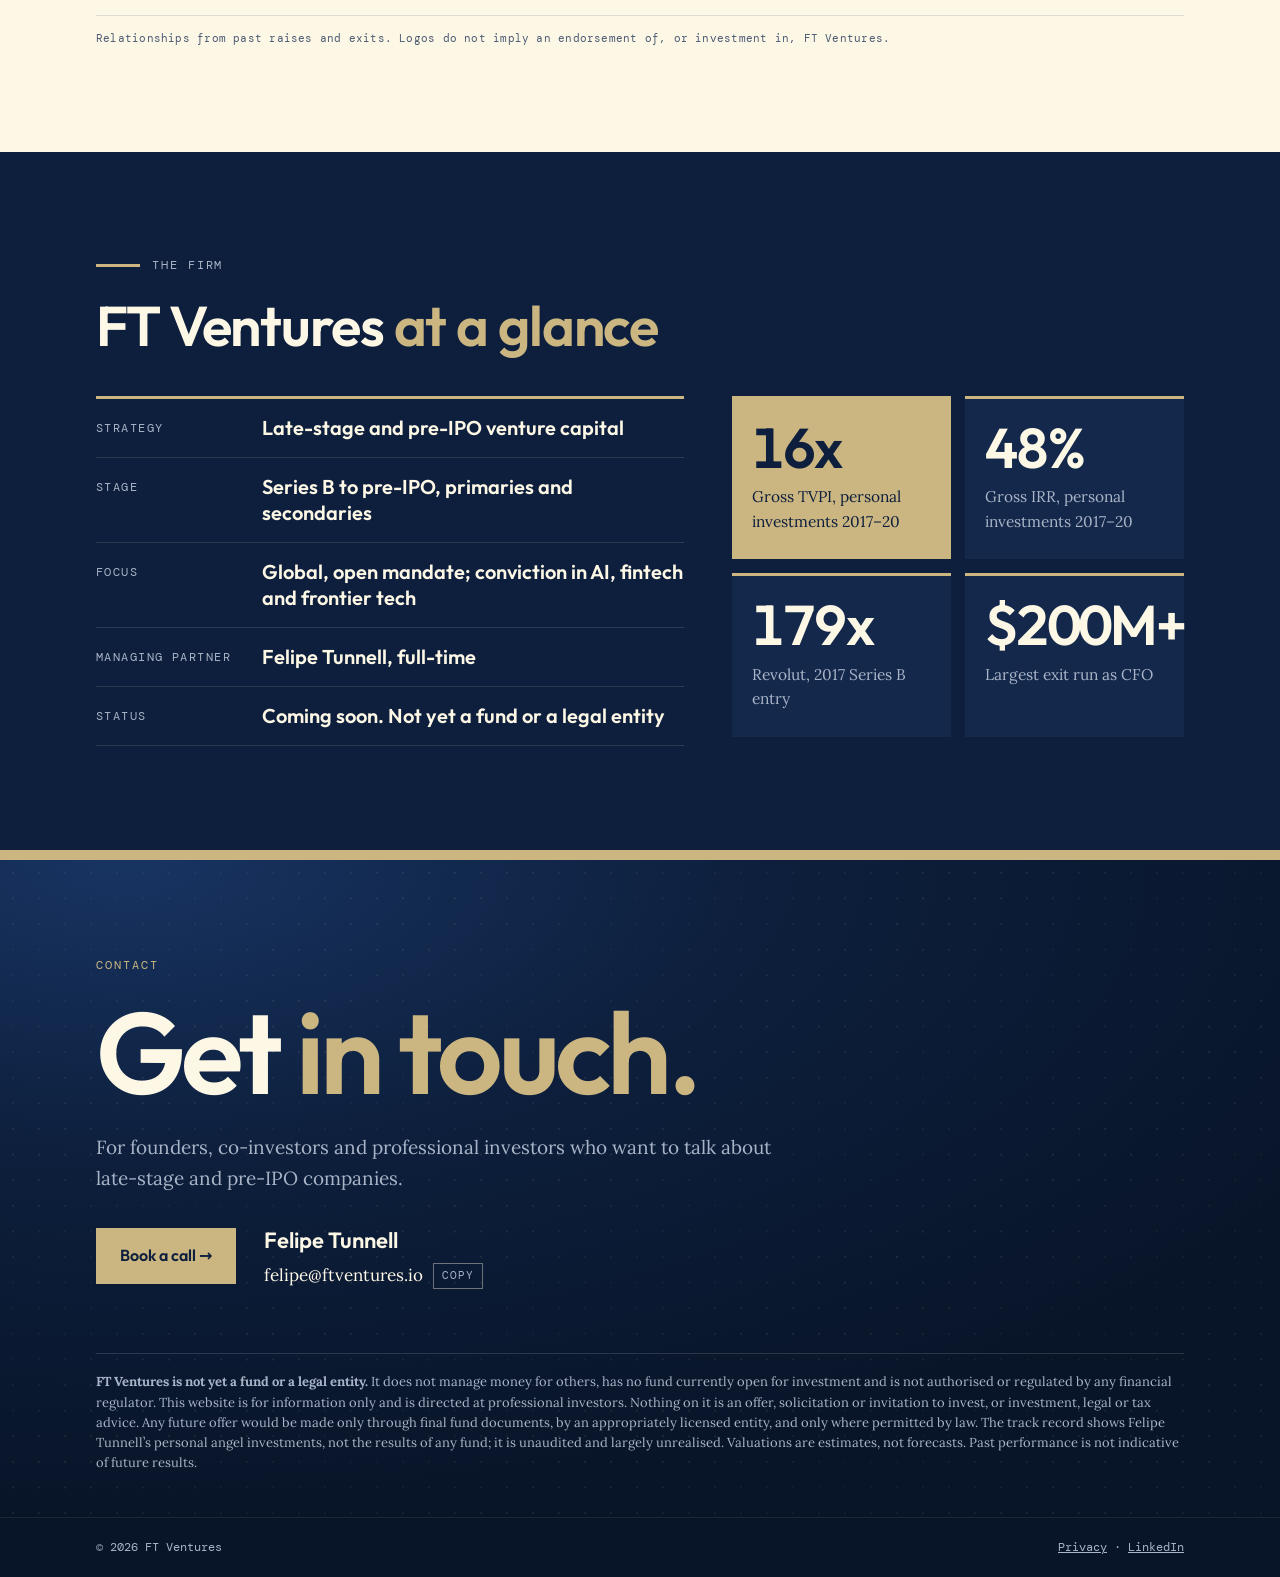
==== commit 13802565: "AI & frontier tech: 10x across 5 positions, matching deck Co-Authored-By: Claude Opus 5.5 <noreply@a" ====
--- a/index.html
+++ b/index.html
@@ -714,18 +714,18 @@
 
 <!-- 8 AI -->
 <section class="s" id="ai" style="padding-top:0"><div class="wrap rv">
-  <p class="eye">Frontier tech, 2022–26</p>
-  <div class="vt-head"><h2>Frontier tech, backed before the <span class="au">valuation inflection</span></h2>
-    <div style="text-align:right"><div class="num" style="font-size:clamp(56px,7vw,88px);color:var(--gold-d)" data-cu="9" data-suf="x">9x</div><p class="lab" style="margin-top:6px">Gross MOIC across 6 positions</p></div></div>
+  <p class="eye">AI &amp; frontier tech, 2022–26</p>
+  <div class="vt-head"><h2>AI &amp; frontier tech, backed before the <span class="au">valuation inflection</span></h2>
+    <div style="text-align:right"><div class="num" style="font-size:clamp(56px,7vw,88px);color:var(--gold-d)" data-cu="10" data-suf="x">10x</div><p class="lab" style="margin-top:6px">Gross MOIC across 5 positions</p></div></div>
   <div class="ai">
     <div class="ai-r ai-h"><span>Company</span><span>Entry</span><span>Gross MOIC</span></div>
     <div class="ai-r top"><img src="img/anthropic.png" alt="Anthropic" style="height:16px"><span class="v e">Sep 2024</span><div class="ai-m"><i style="--w:100"></i><b>26x<sup>(1)</sup></b></div></div>
     <div class="ai-r"><img src="img/neuralink.png" alt="Neuralink" style="height:46px"><span class="v e">Aug 2023</span><div class="ai-m"><i style="--w:30.8"></i><b>8x<sup>(2)</sup></b></div></div>
     <div class="ai-r"><img src="img/openai.png" alt="OpenAI" class="t"><span class="v e">Apr 2024</span><div class="ai-m"><i style="--w:19.2"></i><b>5x</b></div></div>
-    <div class="ai-r"><img src="img/spacex.png" alt="SpaceX" style="height:14px"><span class="v e">2022</span><div class="ai-m"><i style="--w:15.4"></i><b>4x<sup>(3)</sup></b></div></div>
+    <div class="ai-r"><img src="img/spacex.png" alt="SpaceX" style="height:14px"><span class="v e">Jun 2022</span><div class="ai-m"><i style="--w:15.4"></i><b>4x<sup>(3)</sup></b></div></div>
     <div class="ai-r"><img src="img/perplexity.png" alt="Perplexity" class="t"><span class="v e">Dec 2024</span><div class="ai-m"><i style="--w:7.7"></i><b>2x</b></div></div>
   </div>
-  <p class="fn">Gross MOIC, 27 Oct 2026, rounded. (1) Anthropic valuation up ~77x; MOIC reflects dilution. (2) Neuralink marked at a recent secondary-market valuation; unaudited. (3) SpaceX exited 2026. The 9x also includes 1X (2026 entry, held at cost). The leading private companies stay private for longer; accessed via secondary and co-investment vehicles.</p>
+  <p class="fn">Gross MOIC, 27 Oct 2026, rounded. (1) Anthropic valuation up ~77x; MOIC reflects dilution. (2) Neuralink marked at a recent secondary-market valuation; unaudited. (3) SpaceX exited 2026. The leading private companies stay private for longer; accessed via secondary and co-investment vehicles.</p>
 </div></section>
 
 <!-- 9 LESSONS -->
